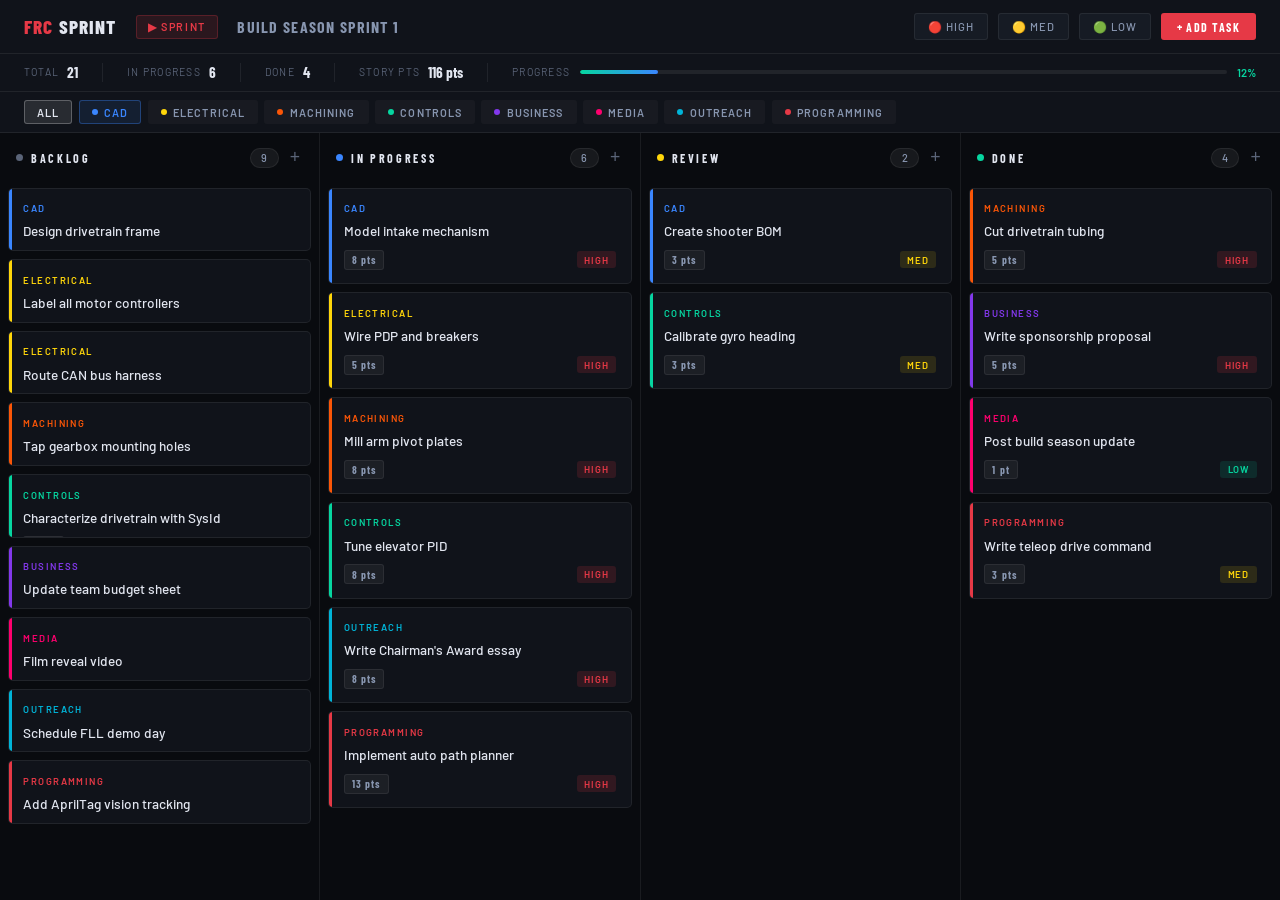
==== index.html @ ffc1af4d "Add files via upload" ====
<!DOCTYPE html>
<html lang="en">
<head>
<meta charset="UTF-8"/>
<meta name="viewport" content="width=device-width, initial-scale=1.0"/>
<title>FRC Sprint Board</title>
<link href="https://fonts.googleapis.com/css2?family=Barlow+Condensed:wght@500;700;800&family=Barlow:wght@300;400;500;600&display=swap" rel="stylesheet"/>
<style>
*,*::before,*::after{box-sizing:border-box;margin:0;padding:0}
:root{
  --bg:#090b0f;
  --surface:#10131a;
  --surface2:#161b24;
  --border:rgba(255,255,255,0.07);
  --border2:rgba(255,255,255,0.12);
  --text:#e2e6f0;
  --muted:#5a6478;
  --muted2:#8896b0;

  --cad:#3a86ff;
  --electrical:#ffd60a;
  --machining:#fb5607;
  --controls:#06d6a0;
  --business:#8338ec;
  --media:#ff006e;
  --outreach:#00b4d8;
  --programming:#e63946;

  --todo-bg:#0f1219;
  --inprog-bg:#0d1420;
  --review-bg:#0d1a16;
  --done-bg:#12100f;
}

html{height:100%}
body{
  font-family:'Barlow',sans-serif;
  background:var(--bg);
  color:var(--text);
  height:100%;
  display:flex;
  flex-direction:column;
  overflow:hidden;
}

/* ═══ TOP BAR ═══ */
.topbar{
  display:flex;align-items:center;justify-content:space-between;
  padding:0 1.5rem;height:54px;
  background:var(--surface);
  border-bottom:1px solid var(--border);
  flex-shrink:0;
  gap:1rem;
  z-index:100;
}
.topbar-left{display:flex;align-items:center;gap:1.2rem}
.logo{
  font-family:'Barlow Condensed',sans-serif;
  font-weight:800;font-size:1.2rem;
  text-transform:uppercase;letter-spacing:0.06em;
  color:var(--programming);white-space:nowrap;
}
.logo span{color:var(--text)}
.sprint-badge{
  background:rgba(230,57,70,0.12);
  border:1px solid rgba(230,57,70,0.25);
  color:var(--programming);
  font-size:0.68rem;font-weight:600;
  letter-spacing:0.15em;text-transform:uppercase;
  padding:0.25rem 0.7rem;border-radius:3px;
  cursor:pointer;white-space:nowrap;
}
.sprint-name-input{
  background:transparent;border:none;
  font-family:'Barlow Condensed',sans-serif;
  font-weight:700;font-size:1rem;
  text-transform:uppercase;letter-spacing:0.08em;
  color:var(--muted2);width:180px;outline:none;
  cursor:pointer;
}
.sprint-name-input:focus{color:var(--text);border-bottom:1px solid var(--border2)}

.topbar-right{display:flex;align-items:center;gap:0.6rem}
.filter-btn{
  background:var(--surface2);border:1px solid var(--border);
  color:var(--muted2);font-size:0.7rem;font-weight:500;
  letter-spacing:0.1em;text-transform:uppercase;
  padding:0.35rem 0.8rem;border-radius:3px;cursor:pointer;
  transition:all 0.15s;white-space:nowrap;
}
.filter-btn:hover,.filter-btn.active{
  border-color:var(--border2);color:var(--text);
  background:#1e2330;
}
.filter-btn.active{
  border-color:var(--programming);color:var(--programming);
  background:rgba(230,57,70,0.08);
}
.add-task-btn{
  background:var(--programming);color:#fff;
  font-family:'Barlow Condensed',sans-serif;
  font-weight:700;font-size:0.75rem;letter-spacing:0.12em;
  text-transform:uppercase;padding:0.4rem 1rem;
  border:none;border-radius:3px;cursor:pointer;
  transition:background 0.15s;white-space:nowrap;
}
.add-task-btn:hover{background:#c1121f}

/* ═══ SUBSECTION FILTER BAR ═══ */
.subbar{
  display:flex;align-items:center;gap:0.4rem;
  padding:0.5rem 1.5rem;
  background:var(--surface);
  border-bottom:1px solid var(--border);
  flex-shrink:0;overflow-x:auto;
}
.subbar::-webkit-scrollbar{height:3px}
.subbar::-webkit-scrollbar-track{background:transparent}
.subbar::-webkit-scrollbar-thumb{background:var(--border2);border-radius:2px}

.sub-pill{
  display:flex;align-items:center;gap:0.4rem;
  padding:0.3rem 0.75rem;
  border-radius:3px;
  border:1px solid transparent;
  font-size:0.68rem;font-weight:600;
  letter-spacing:0.1em;text-transform:uppercase;
  cursor:pointer;transition:all 0.15s;
  white-space:nowrap;
  background:rgba(255,255,255,0.03);
  color:var(--muted2);
}
.sub-pill .dot{
  width:6px;height:6px;border-radius:50%;
  background:var(--pill-color);flex-shrink:0;
}
.sub-pill:hover{background:rgba(255,255,255,0.06);color:var(--text)}
.sub-pill.active{
  background:rgba(var(--pill-rgb),0.1);
  border-color:rgba(var(--pill-rgb),0.35);
  color:var(--pill-color);
}
.sub-all{
  padding:0.3rem 0.75rem;border-radius:3px;
  border:1px solid var(--border2);
  font-size:0.68rem;font-weight:600;
  letter-spacing:0.1em;text-transform:uppercase;
  cursor:pointer;transition:all 0.15s;
  background:rgba(255,255,255,0.05);color:var(--text);
  white-space:nowrap;
}
.sub-all:hover,.sub-all.active{
  background:rgba(255,255,255,0.1);
  border-color:rgba(255,255,255,0.25);
}

/* ═══ BOARD ═══ */
.board{
  display:flex;gap:1px;
  flex:1;overflow:hidden;
  background:var(--border);
}
.column{
  display:flex;flex-direction:column;
  flex:1;min-width:220px;
  background:var(--bg);
  overflow:hidden;
}
.col-header{
  display:flex;align-items:center;justify-content:space-between;
  padding:0.9rem 1rem 0.75rem;
  flex-shrink:0;
}
.col-title{
  font-family:'Barlow Condensed',sans-serif;
  font-weight:700;font-size:0.75rem;
  letter-spacing:0.22em;text-transform:uppercase;
  display:flex;align-items:center;gap:0.5rem;
}
.col-dot{width:7px;height:7px;border-radius:50%}
.col-count{
  font-size:0.68rem;font-weight:500;
  background:rgba(255,255,255,0.06);
  border:1px solid var(--border);
  color:var(--muted2);
  padding:0.15rem 0.5rem;border-radius:10px;
  min-width:1.8rem;text-align:center;
}
.col-add{
  background:none;border:none;color:var(--muted);
  font-size:1.1rem;cursor:pointer;padding:0 0.2rem;
  transition:color 0.15s;line-height:1;
}
.col-add:hover{color:var(--text)}

.cards-wrap{
  flex:1;overflow-y:auto;
  padding:0.5rem;
  display:flex;flex-direction:column;gap:0.5rem;
}
.cards-wrap::-webkit-scrollbar{width:3px}
.cards-wrap::-webkit-scrollbar-track{background:transparent}
.cards-wrap::-webkit-scrollbar-thumb{background:var(--border2);border-radius:2px}

/* ═══ CARD ═══ */
.card{
  background:var(--surface);
  border:1px solid var(--border);
  border-radius:5px;padding:0.85rem 0.9rem;
  cursor:grab;
  transition:border-color 0.15s, transform 0.15s, box-shadow 0.15s;
  position:relative;overflow:hidden;
  user-select:none;
}
.card::before{
  content:'';position:absolute;left:0;top:0;bottom:0;
  width:3px;background:var(--sub-color,#444);
}
.card:hover{
  border-color:var(--border2);
  box-shadow:0 4px 20px rgba(0,0,0,0.35);
}
.card.dragging{
  opacity:0.5;transform:rotate(2deg);cursor:grabbing;
}
.card.drag-over{
  border-color:var(--programming);
  box-shadow:0 0 0 1px var(--programming);
}

.card-sub{
  font-size:0.6rem;font-weight:600;
  letter-spacing:0.15em;text-transform:uppercase;
  color:var(--sub-color);margin-bottom:0.45rem;
}
.card-title{
  font-size:0.85rem;font-weight:500;
  line-height:1.4;color:var(--text);margin-bottom:0.6rem;
}
.card-meta{
  display:flex;align-items:center;justify-content:space-between;
  gap:0.5rem;
}
.card-points{
  font-family:'Barlow Condensed',sans-serif;
  font-size:0.68rem;font-weight:700;
  letter-spacing:0.1em;
  background:rgba(255,255,255,0.05);
  border:1px solid var(--border);
  color:var(--muted2);
  padding:0.15rem 0.45rem;border-radius:3px;
}
.card-priority{
  font-size:0.6rem;font-weight:600;letter-spacing:0.1em;
  text-transform:uppercase;padding:0.15rem 0.45rem;border-radius:3px;
}
.priority-high{background:rgba(230,57,70,0.15);color:#e63946}
.priority-med{background:rgba(255,214,10,0.12);color:#ffd60a}
.priority-low{background:rgba(6,214,160,0.12);color:#06d6a0}

.card-actions{
  display:none;position:absolute;top:0.5rem;right:0.5rem;
  gap:0.25rem;
}
.card:hover .card-actions{display:flex}
.card-action-btn{
  background:var(--surface2);border:1px solid var(--border);
  color:var(--muted2);font-size:0.65rem;
  padding:0.2rem 0.4rem;border-radius:2px;
  cursor:pointer;transition:all 0.1s;
}
.card-action-btn:hover{color:var(--text);border-color:var(--border2)}

.drop-zone{
  min-height:60px;border-radius:4px;
  border:2px dashed transparent;
  transition:border-color 0.15s, background 0.15s;
  flex-shrink:0;
}
.drop-zone.active{
  border-color:rgba(230,57,70,0.4);
  background:rgba(230,57,70,0.04);
}

/* ═══ MODAL ═══ */
.modal-overlay{
  position:fixed;inset:0;z-index:500;
  background:rgba(0,0,0,0.7);
  display:flex;align-items:center;justify-content:center;
  padding:1rem;
  opacity:0;pointer-events:none;
  transition:opacity 0.2s;
}
.modal-overlay.open{opacity:1;pointer-events:all}
.modal{
  background:var(--surface);
  border:1px solid var(--border2);
  border-radius:8px;width:100%;max-width:480px;
  padding:1.75rem;
  transform:translateY(12px);
  transition:transform 0.2s;
}
.modal-overlay.open .modal{transform:translateY(0)}
.modal-title{
  font-family:'Barlow Condensed',sans-serif;
  font-weight:800;font-size:1.3rem;
  text-transform:uppercase;letter-spacing:0.04em;
  margin-bottom:1.5rem;
  color:var(--text);
}
.field{margin-bottom:1rem}
.field label{
  display:block;font-size:0.65rem;font-weight:600;
  letter-spacing:0.18em;text-transform:uppercase;
  color:var(--muted2);margin-bottom:0.4rem;
}
.field input,.field select,.field textarea{
  width:100%;background:var(--surface2);
  border:1px solid var(--border);border-radius:4px;
  padding:0.6rem 0.85rem;
  font-family:'Barlow',sans-serif;font-size:0.85rem;
  color:var(--text);outline:none;
  transition:border-color 0.15s;
  -webkit-appearance:none;
}
.field input:focus,.field select:focus,.field textarea:focus{border-color:var(--programming)}
.field textarea{resize:vertical;min-height:80px}
.field select option{background:#1a1f2e}
.field-row{display:grid;grid-template-columns:1fr 1fr;gap:0.75rem}
.modal-actions{display:flex;gap:0.75rem;margin-top:1.5rem}
.modal-btn{
  flex:1;padding:0.7rem;border:none;border-radius:4px;
  font-family:'Barlow Condensed',sans-serif;
  font-weight:700;font-size:0.8rem;letter-spacing:0.12em;
  text-transform:uppercase;cursor:pointer;transition:all 0.15s;
}
.modal-btn-primary{background:var(--programming);color:#fff}
.modal-btn-primary:hover{background:#c1121f}
.modal-btn-cancel{background:var(--surface2);color:var(--muted2);border:1px solid var(--border)}
.modal-btn-cancel:hover{color:var(--text);border-color:var(--border2)}

/* ═══ BURN-DOWN PANEL ═══ */
.stats-bar{
  display:flex;align-items:center;gap:1.5rem;
  padding:0.55rem 1.5rem;
  background:var(--surface);border-bottom:1px solid var(--border);
  flex-shrink:0;overflow-x:auto;
}
.stat-item{
  display:flex;align-items:center;gap:0.5rem;
  white-space:nowrap;
}
.stat-label{font-size:0.65rem;letter-spacing:0.12em;text-transform:uppercase;color:var(--muted)}
.stat-val{
  font-family:'Barlow Condensed',sans-serif;
  font-weight:700;font-size:0.95rem;color:var(--text);
}
.stat-divider{width:1px;height:1.2rem;background:var(--border);flex-shrink:0}
.progress-bar-wrap{
  display:flex;align-items:center;gap:0.6rem;
  flex:1;min-width:120px;
}
.progress-bar{
  flex:1;height:4px;background:rgba(255,255,255,0.07);
  border-radius:2px;overflow:hidden;min-width:60px;
}
.progress-fill{
  height:100%;border-radius:2px;
  background:linear-gradient(90deg,var(--controls),var(--cad));
  transition:width 0.4s ease;
}
.progress-pct{font-size:0.7rem;font-weight:600;color:var(--controls);white-space:nowrap}

/* ═══ EMPTY STATE ═══ */
.empty-card{
  border:1px dashed rgba(255,255,255,0.07);
  border-radius:5px;padding:1.5rem;
  text-align:center;color:var(--muted);
  font-size:0.75rem;letter-spacing:0.05em;
}

/* ═══ TOAST ═══ */
.toast{
  position:fixed;bottom:1.5rem;right:1.5rem;z-index:999;
  background:var(--surface2);border:1px solid var(--border2);
  border-radius:5px;padding:0.7rem 1.2rem;
  font-size:0.8rem;color:var(--text);
  box-shadow:0 8px 30px rgba(0,0,0,0.4);
  transform:translateY(10px);opacity:0;
  transition:all 0.25s;pointer-events:none;
}
.toast.show{transform:translateY(0);opacity:1}

/* ═══ SCROLLBAR ═══ */
::-webkit-scrollbar{width:4px;height:4px}
::-webkit-scrollbar-track{background:transparent}
::-webkit-scrollbar-thumb{background:rgba(255,255,255,0.1);border-radius:2px}
</style>
</head>
<body>

<!-- TOP BAR -->
<div class="topbar">
  <div class="topbar-left">
    <div class="logo">FRC <span>Sprint</span></div>
    <div class="sprint-badge" id="sprintBadgeBtn">▶ SPRINT</div>
    <input class="sprint-name-input" id="sprintName" value="Build Season Sprint 1" title="Click to rename"/>
  </div>
  <div class="topbar-right">
    <div class="filter-btn" id="filterHighBtn" onclick="togglePriorityFilter('high',this)">🔴 High</div>
    <div class="filter-btn" id="filterMedBtn" onclick="togglePriorityFilter('med',this)">🟡 Med</div>
    <div class="filter-btn" id="filterLowBtn" onclick="togglePriorityFilter('low',this)">🟢 Low</div>
    <button class="add-task-btn" onclick="openModal()">+ Add Task</button>
  </div>
</div>

<!-- STATS BAR -->
<div class="stats-bar">
  <div class="stat-item">
    <span class="stat-label">Total</span>
    <span class="stat-val" id="statTotal">0</span>
  </div>
  <div class="stat-divider"></div>
  <div class="stat-item">
    <span class="stat-label">In Progress</span>
    <span class="stat-val" id="statInprog">0</span>
  </div>
  <div class="stat-divider"></div>
  <div class="stat-item">
    <span class="stat-label">Done</span>
    <span class="stat-val" id="statDone">0</span>
  </div>
  <div class="stat-divider"></div>
  <div class="stat-item">
    <span class="stat-label">Story Pts</span>
    <span class="stat-val" id="statPts">0</span>
  </div>
  <div class="stat-divider"></div>
  <div class="stat-item progress-bar-wrap">
    <span class="stat-label">Progress</span>
    <div class="progress-bar"><div class="progress-fill" id="progressFill" style="width:0%"></div></div>
    <span class="progress-pct" id="progressPct">0%</span>
  </div>
</div>

<!-- SUBSECTION FILTER BAR -->
<div class="subbar">
  <div class="sub-all active" id="filterAll" onclick="setSubFilter('all')">All</div>
  <div class="sub-pill active" style="--pill-color:var(--cad);--pill-rgb:58,134,255"   onclick="setSubFilter('CAD')"          id="pill-CAD">         <span class="dot"></span>CAD</div>
  <div class="sub-pill"        style="--pill-color:var(--electrical);--pill-rgb:255,214,10" onclick="setSubFilter('Electrical')"  id="pill-Electrical">  <span class="dot"></span>Electrical</div>
  <div class="sub-pill"        style="--pill-color:var(--machining);--pill-rgb:251,86,7"   onclick="setSubFilter('Machining')"   id="pill-Machining">   <span class="dot"></span>Machining</div>
  <div class="sub-pill"        style="--pill-color:var(--controls);--pill-rgb:6,214,160"   onclick="setSubFilter('Controls')"    id="pill-Controls">    <span class="dot"></span>Controls</div>
  <div class="sub-pill"        style="--pill-color:var(--business);--pill-rgb:131,56,236"  onclick="setSubFilter('Business')"    id="pill-Business">    <span class="dot"></span>Business</div>
  <div class="sub-pill"        style="--pill-color:var(--media);--pill-rgb:255,0,110"      onclick="setSubFilter('Media')"       id="pill-Media">       <span class="dot"></span>Media</div>
  <div class="sub-pill"        style="--pill-color:var(--outreach);--pill-rgb:0,180,216"   onclick="setSubFilter('Outreach')"    id="pill-Outreach">    <span class="dot"></span>Outreach</div>
  <div class="sub-pill"        style="--pill-color:var(--programming);--pill-rgb:230,57,70" onclick="setSubFilter('Programming')" id="pill-Programming"> <span class="dot"></span>Programming</div>
</div>

<!-- BOARD -->
<div class="board" id="board">
  <div class="column" id="col-todo">
    <div class="col-header">
      <div class="col-title"><div class="col-dot" style="background:#5a6478"></div>Backlog</div>
      <div style="display:flex;align-items:center;gap:0.5rem">
        <span class="col-count" id="cnt-todo">0</span>
        <button class="col-add" onclick="openModal('todo')" title="Add task">+</button>
      </div>
    </div>
    <div class="cards-wrap" id="cards-todo" ondragover="onDragOver(event)" ondrop="onDrop(event,'todo')" ondragleave="onDragLeave(event)">
      <div class="drop-zone" id="dz-todo"></div>
    </div>
  </div>
  <div class="column" id="col-inprog">
    <div class="col-header">
      <div class="col-title"><div class="col-dot" style="background:#3a86ff"></div>In Progress</div>
      <div style="display:flex;align-items:center;gap:0.5rem">
        <span class="col-count" id="cnt-inprog">0</span>
        <button class="col-add" onclick="openModal('inprog')" title="Add task">+</button>
      </div>
    </div>
    <div class="cards-wrap" id="cards-inprog" ondragover="onDragOver(event)" ondrop="onDrop(event,'inprog')" ondragleave="onDragLeave(event)">
      <div class="drop-zone" id="dz-inprog"></div>
    </div>
  </div>
  <div class="column" id="col-review">
    <div class="col-header">
      <div class="col-title"><div class="col-dot" style="background:#ffd60a"></div>Review</div>
      <div style="display:flex;align-items:center;gap:0.5rem">
        <span class="col-count" id="cnt-review">0</span>
        <button class="col-add" onclick="openModal('review')" title="Add task">+</button>
      </div>
    </div>
    <div class="cards-wrap" id="cards-review" ondragover="onDragOver(event)" ondrop="onDrop(event,'review')" ondragleave="onDragLeave(event)">
      <div class="drop-zone" id="dz-review"></div>
    </div>
  </div>
  <div class="column" id="col-done">
    <div class="col-header">
      <div class="col-title"><div class="col-dot" style="background:#06d6a0"></div>Done</div>
      <div style="display:flex;align-items:center;gap:0.5rem">
        <span class="col-count" id="cnt-done">0</span>
        <button class="col-add" onclick="openModal('done')" title="Add task">+</button>
      </div>
    </div>
    <div class="cards-wrap" id="cards-done" ondragover="onDragOver(event)" ondrop="onDrop(event,'done')" ondragleave="onDragLeave(event)">
      <div class="drop-zone" id="dz-done"></div>
    </div>
  </div>
</div>

<!-- ADD/EDIT MODAL -->
<div class="modal-overlay" id="modalOverlay" onclick="closeModalOnBg(event)">
  <div class="modal">
    <div class="modal-title" id="modalTitle">New Task</div>
    <div class="field">
      <label>Task Title</label>
      <input id="fTitle" type="text" placeholder="e.g. Design intake bracket"/>
    </div>
    <div class="field">
      <label>Description</label>
      <textarea id="fDesc" placeholder="Optional details…"></textarea>
    </div>
    <div class="field-row">
      <div class="field">
        <label>Subsection</label>
        <select id="fSub">
          <option value="CAD">CAD</option>
          <option value="Electrical">Electrical</option>
          <option value="Machining">Machining</option>
          <option value="Controls">Controls</option>
          <option value="Business">Business</option>
          <option value="Media">Media</option>
          <option value="Outreach">Outreach</option>
          <option value="Programming">Programming</option>
        </select>
      </div>
      <div class="field">
        <label>Priority</label>
        <select id="fPriority">
          <option value="high">🔴 High</option>
          <option value="med" selected>🟡 Medium</option>
          <option value="low">🟢 Low</option>
        </select>
      </div>
    </div>
    <div class="field-row">
      <div class="field">
        <label>Story Points</label>
        <select id="fPoints">
          <option>1</option><option>2</option><option selected>3</option>
          <option>5</option><option>8</option><option>13</option>
        </select>
      </div>
      <div class="field">
        <label>Column</label>
        <select id="fCol">
          <option value="todo">Backlog</option>
          <option value="inprog">In Progress</option>
          <option value="review">Review</option>
          <option value="done">Done</option>
        </select>
      </div>
    </div>
    <div class="modal-actions">
      <button class="modal-btn modal-btn-cancel" onclick="closeModal()">Cancel</button>
      <button class="modal-btn modal-btn-primary" onclick="saveTask()">Save Task</button>
    </div>
  </div>
</div>

<div class="toast" id="toast"></div>

<script>
// ── DATA ──────────────────────────────────────────────────
const SUB_COLORS = {
  CAD:'#3a86ff', Electrical:'#ffd60a', Machining:'#fb5607',
  Controls:'#06d6a0', Business:'#8338ec', Media:'#ff006e',
  Outreach:'#00b4d8', Programming:'#e63946'
};

let tasks = [];
let nextId = 1;
let editingId = null;
let dragId = null;
let activeSubFilter = 'all';
let activePriorityFilters = new Set();

// ── SEED DATA ─────────────────────────────────────────────
const seed = [
  {title:'Model intake mechanism',sub:'CAD',priority:'high',points:8,col:'inprog'},
  {title:'Design drivetrain frame',sub:'CAD',priority:'high',points:13,col:'todo'},
  {title:'Create shooter BOM',sub:'CAD',priority:'med',points:3,col:'review'},
  {title:'Wire PDP and breakers',sub:'Electrical',priority:'high',points:5,col:'inprog'},
  {title:'Label all motor controllers',sub:'Electrical',priority:'med',points:2,col:'todo'},
  {title:'Route CAN bus harness',sub:'Electrical',priority:'high',points:5,col:'todo'},
  {title:'Mill arm pivot plates',sub:'Machining',priority:'high',points:8,col:'inprog'},
  {title:'Cut drivetrain tubing',sub:'Machining',priority:'high',points:5,col:'done'},
  {title:'Tap gearbox mounting holes',sub:'Machining',priority:'med',points:3,col:'todo'},
  {title:'Tune elevator PID',sub:'Controls',priority:'high',points:8,col:'inprog'},
  {title:'Calibrate gyro heading',sub:'Controls',priority:'med',points:3,col:'review'},
  {title:'Characterize drivetrain with SysId',sub:'Controls',priority:'high',points:5,col:'todo'},
  {title:'Write sponsorship proposal',sub:'Business',priority:'high',points:5,col:'done'},
  {title:'Update team budget sheet',sub:'Business',priority:'med',points:2,col:'todo'},
  {title:'Film reveal video',sub:'Media',priority:'med',points:5,col:'todo'},
  {title:'Post build season update',sub:'Media',priority:'low',points:1,col:'done'},
  {title:'Schedule FLL demo day',sub:'Outreach',priority:'med',points:3,col:'todo'},
  {title:'Write Chairman\'s Award essay',sub:'Outreach',priority:'high',points:8,col:'inprog'},
  {title:'Implement auto path planner',sub:'Programming',priority:'high',points:13,col:'inprog'},
  {title:'Add AprilTag vision tracking',sub:'Programming',priority:'high',points:8,col:'todo'},
  {title:'Write teleop drive command',sub:'Programming',priority:'med',points:3,col:'done'},
];
seed.forEach(s => {
  tasks.push({id:nextId++,...s});
});

// ── RENDER ────────────────────────────────────────────────
function render(){
  const cols = ['todo','inprog','review','done'];
  cols.forEach(col=>{
    const wrap = document.getElementById('cards-'+col);
    // clear existing cards (keep drop zone)
    [...wrap.querySelectorAll('.card')].forEach(c=>c.remove());
    const dz = document.getElementById('dz-'+col);

    let filtered = tasks.filter(t=>t.col===col);
    if(activeSubFilter!=='all') filtered=filtered.filter(t=>t.sub===activeSubFilter);
    if(activePriorityFilters.size>0) filtered=filtered.filter(t=>activePriorityFilters.has(t.priority));

    filtered.forEach(task=>{
      const el = buildCard(task);
      wrap.insertBefore(el, dz);
    });

    // empty state
    const empties = wrap.querySelectorAll('.empty-card');
    empties.forEach(e=>e.remove());
    if(filtered.length===0){
      const emp = document.createElement('div');
      emp.className='empty-card';
      emp.textContent='No tasks';
      wrap.insertBefore(emp, dz);
    }
  });
  updateCounts();
  updateStats();
}

function buildCard(task){
  const el = document.createElement('div');
  el.className='card';
  el.draggable=true;
  el.dataset.id=task.id;
  el.style.setProperty('--sub-color', SUB_COLORS[task.sub]||'#444');

  const prioClass = task.priority==='high'?'priority-high':task.priority==='med'?'priority-med':'priority-low';
  const prioLabel = task.priority==='high'?'High':task.priority==='med'?'Med':'Low';

  el.innerHTML=`
    <div class="card-actions">
      <button class="card-action-btn" onclick="editTask(${task.id})">✏</button>
      <button class="card-action-btn" onclick="deleteTask(${task.id})">✕</button>
    </div>
    <div class="card-sub">${task.sub}</div>
    <div class="card-title">${escHtml(task.title)}</div>
    <div class="card-meta">
      <span class="card-points">${task.points} pt${task.points!==1?'s':''}</span>
      <span class="card-priority ${prioClass}">${prioLabel}</span>
    </div>
  `;

  el.addEventListener('dragstart', e=>{ dragId=task.id; el.classList.add('dragging'); e.dataTransfer.effectAllowed='move'; });
  el.addEventListener('dragend', ()=>{ el.classList.remove('dragging'); dragId=null; clearDragOver(); });
  return el;
}

function updateCounts(){
  ['todo','inprog','review','done'].forEach(col=>{
    const count = tasks.filter(t=>t.col===col).length;
    document.getElementById('cnt-'+col).textContent=count;
  });
}

function updateStats(){
  const total = tasks.length;
  const inprog = tasks.filter(t=>t.col==='inprog').length;
  const done = tasks.filter(t=>t.col==='done').length;
  const pts = tasks.reduce((a,t)=>a+Number(t.points),0);
  const donePts = tasks.filter(t=>t.col==='done').reduce((a,t)=>a+Number(t.points),0);
  const pct = pts>0?Math.round(donePts/pts*100):0;

  document.getElementById('statTotal').textContent=total;
  document.getElementById('statInprog').textContent=inprog;
  document.getElementById('statDone').textContent=done;
  document.getElementById('statPts').textContent=pts+' pts';
  document.getElementById('progressFill').style.width=pct+'%';
  document.getElementById('progressPct').textContent=pct+'%';
}

// ── DRAG & DROP ───────────────────────────────────────────
function onDragOver(e){
  e.preventDefault();
  e.dataTransfer.dropEffect='move';
  const wrap = e.currentTarget;
  const col = wrap.id.replace('cards-','');
  document.getElementById('dz-'+col).classList.add('active');
}
function onDragLeave(e){
  const wrap = e.currentTarget;
  if(!wrap.contains(e.relatedTarget)){
    const col = wrap.id.replace('cards-','');
    document.getElementById('dz-'+col).classList.remove('active');
  }
}
function onDrop(e,col){
  e.preventDefault();
  clearDragOver();
  if(dragId==null) return;
  const task = tasks.find(t=>t.id===dragId);
  if(task && task.col!==col){
    task.col=col;
    showToast(`Moved to ${colLabel(col)}`);
    render();
  }
}
function clearDragOver(){
  document.querySelectorAll('.drop-zone').forEach(dz=>dz.classList.remove('active'));
}
function colLabel(c){return{todo:'Backlog',inprog:'In Progress',review:'Review',done:'Done'}[c]||c}

// ── MODAL ─────────────────────────────────────────────────
function openModal(defaultCol){
  editingId=null;
  document.getElementById('modalTitle').textContent='New Task';
  document.getElementById('fTitle').value='';
  document.getElementById('fDesc').value='';
  document.getElementById('fSub').value='CAD';
  document.getElementById('fPriority').value='med';
  document.getElementById('fPoints').value='3';
  document.getElementById('fCol').value=defaultCol||'todo';
  document.getElementById('modalOverlay').classList.add('open');
  setTimeout(()=>document.getElementById('fTitle').focus(),100);
}
function editTask(id){
  const task=tasks.find(t=>t.id===id);
  if(!task) return;
  editingId=id;
  document.getElementById('modalTitle').textContent='Edit Task';
  document.getElementById('fTitle').value=task.title;
  document.getElementById('fDesc').value=task.desc||'';
  document.getElementById('fSub').value=task.sub;
  document.getElementById('fPriority').value=task.priority;
  document.getElementById('fPoints').value=task.points;
  document.getElementById('fCol').value=task.col;
  document.getElementById('modalOverlay').classList.add('open');
  setTimeout(()=>document.getElementById('fTitle').focus(),100);
}
function closeModal(){document.getElementById('modalOverlay').classList.remove('open')}
function closeModalOnBg(e){if(e.target===document.getElementById('modalOverlay')) closeModal()}

function saveTask(){
  const title=document.getElementById('fTitle').value.trim();
  if(!title){document.getElementById('fTitle').focus();return}
  const data={
    title,
    desc:document.getElementById('fDesc').value.trim(),
    sub:document.getElementById('fSub').value,
    priority:document.getElementById('fPriority').value,
    points:Number(document.getElementById('fPoints').value),
    col:document.getElementById('fCol').value,
  };
  if(editingId!=null){
    Object.assign(tasks.find(t=>t.id===editingId), data);
    showToast('Task updated');
  } else {
    tasks.push({id:nextId++,...data});
    showToast('Task added');
  }
  closeModal();
  render();
}

// ── FILTERS ───────────────────────────────────────────────
function setSubFilter(sub){
  activeSubFilter=sub;
  document.getElementById('filterAll').classList.toggle('active', sub==='all');
  ['CAD','Electrical','Machining','Controls','Business','Media','Outreach','Programming'].forEach(s=>{
    document.getElementById('pill-'+s).classList.toggle('active', sub===s);
  });
  render();
}
function togglePriorityFilter(p,btn){
  if(activePriorityFilters.has(p)) activePriorityFilters.delete(p);
  else activePriorityFilters.add(p);
  btn.classList.toggle('active', activePriorityFilters.has(p));
  render();
}

// ── DELETE ────────────────────────────────────────────────
function deleteTask(id){
  tasks=tasks.filter(t=>t.id!==id);
  showToast('Task removed');
  render();
}

// ── SPRINT NAME ───────────────────────────────────────────
document.getElementById('sprintName').addEventListener('blur', function(){
  if(!this.value.trim()) this.value='Sprint 1';
});
document.getElementById('sprintName').addEventListener('keydown', function(e){
  if(e.key==='Enter') this.blur();
});

// ── TOAST ─────────────────────────────────────────────────
let toastTimer;
function showToast(msg){
  const t=document.getElementById('toast');
  t.textContent=msg;t.classList.add('show');
  clearTimeout(toastTimer);
  toastTimer=setTimeout(()=>t.classList.remove('show'),1800);
}

// ── KEYBOARD ──────────────────────────────────────────────
document.addEventListener('keydown',e=>{
  if(e.key==='Escape') closeModal();
  if((e.ctrlKey||e.metaKey)&&e.key==='k'){e.preventDefault();openModal();}
});

// ── UTILS ─────────────────────────────────────────────────
function escHtml(s){
  return s.replace(/&/g,'&amp;').replace(/</g,'&lt;').replace(/>/g,'&gt;').replace(/"/g,'&quot;');
}

// ── INIT ──────────────────────────────────────────────────
render();
</script>
</body>
</html>
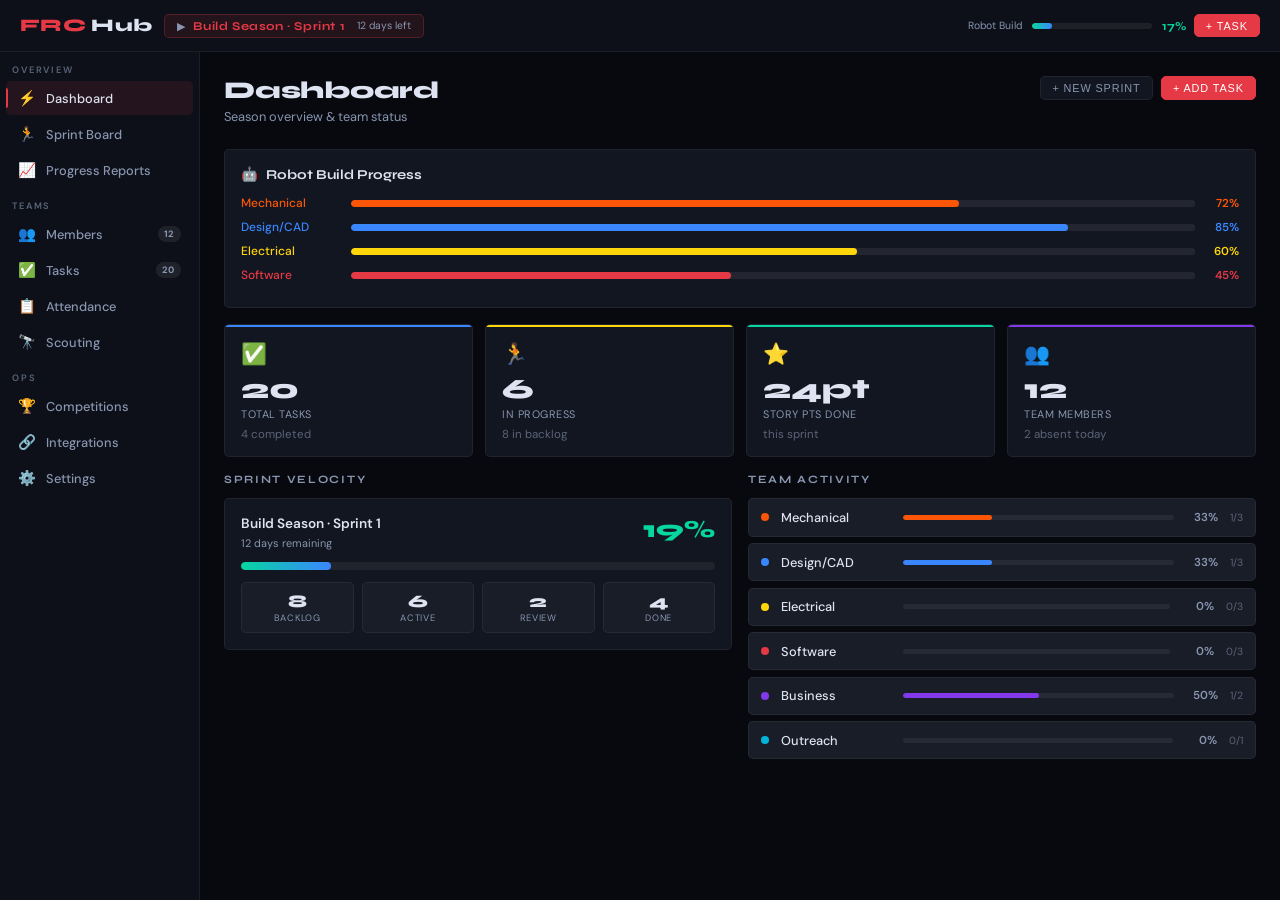
==== commit 0f2cec0d: "Add files via upload" ====
--- a/index.html
+++ b/index.html
@@ -1,837 +1,1421 @@
 <!DOCTYPE html>
 <html lang="en">
 <head>
-<meta charset="UTF-8"/>
-<meta name="viewport" content="width=device-width, initial-scale=1.0"/>
-<title>FRC Sprint Board</title>
-<link href="https://fonts.googleapis.com/css2?family=Barlow+Condensed:wght@500;700;800&family=Barlow:wght@300;400;500;600&display=swap" rel="stylesheet"/>
+<meta charset="UTF-8"/><meta name="viewport" content="width=device-width,initial-scale=1"/>
+<title>FRC Team Hub</title>
+<link href="https://fonts.googleapis.com/css2?family=Syne:wght@600;700;800&family=DM+Sans:wght@300;400;500;600&display=swap" rel="stylesheet"/>
 <style>
 *,*::before,*::after{box-sizing:border-box;margin:0;padding:0}
 :root{
-  --bg:#090b0f;
-  --surface:#10131a;
-  --surface2:#161b24;
-  --border:rgba(255,255,255,0.07);
-  --border2:rgba(255,255,255,0.12);
-  --text:#e2e6f0;
-  --muted:#5a6478;
-  --muted2:#8896b0;
-
-  --cad:#3a86ff;
-  --electrical:#ffd60a;
-  --machining:#fb5607;
-  --controls:#06d6a0;
-  --business:#8338ec;
-  --media:#ff006e;
-  --outreach:#00b4d8;
-  --programming:#e63946;
-
-  --todo-bg:#0f1219;
-  --inprog-bg:#0d1420;
-  --review-bg:#0d1a16;
-  --done-bg:#12100f;
-}
-
-html{height:100%}
-body{
-  font-family:'Barlow',sans-serif;
-  background:var(--bg);
-  color:var(--text);
-  height:100%;
-  display:flex;
-  flex-direction:column;
-  overflow:hidden;
-}
-
-/* ═══ TOP BAR ═══ */
+  --bg:#07090e;--s1:#0d1018;--s2:#121620;--s3:#181d28;
+  --border:rgba(255,255,255,0.06);--border2:rgba(255,255,255,0.11);
+  --text:#dde3f0;--muted:#5a6478;--muted2:#8896b0;
+  --red:#e63946;--blue:#3a86ff;--teal:#06d6a0;--yellow:#ffd60a;
+  --orange:#fb5607;--purple:#8338ec;--pink:#ff006e;--cyan:#00b4d8;--green:#4ade80;
+  --mechanical:#fb5607;--design:#3a86ff;--electrical:#ffd60a;--software:#e63946;
+  --business:#8338ec;--outreach:#00b4d8;--media:#ff006e;--awards:#ffd60a;
+  --driveteam:#4ade80;--scouting:#06d6a0;
+  --r:5px;
+}
+html,body{height:100%;overflow:hidden}
+body{font-family:'DM Sans',sans-serif;background:var(--bg);color:var(--text);display:flex;flex-direction:column}
+
+/* ══ TOPBAR ══ */
 .topbar{
+  height:52px;background:var(--s1);border-bottom:1px solid var(--border);
   display:flex;align-items:center;justify-content:space-between;
-  padding:0 1.5rem;height:54px;
-  background:var(--surface);
-  border-bottom:1px solid var(--border);
+  padding:0 1.25rem;flex-shrink:0;z-index:200;gap:.75rem;
+}
+.t-logo{font-family:'Syne',sans-serif;font-weight:800;font-size:1.1rem;letter-spacing:.02em;color:var(--red);white-space:nowrap}
+.t-logo span{color:var(--text)}
+.t-sprint{
+  display:flex;align-items:center;gap:.5rem;background:rgba(230,57,70,.1);
+  border:1px solid rgba(230,57,70,.25);border-radius:var(--r);
+  padding:.25rem .75rem;cursor:pointer;
+}
+.t-sprint-name{font-family:'Syne',sans-serif;font-size:.75rem;font-weight:700;color:var(--red);letter-spacing:.05em}
+.t-sprint-days{font-size:.65rem;color:var(--muted2);margin-left:.25rem}
+.t-right{display:flex;align-items:center;gap:.5rem}
+.t-btn{
+  background:var(--s2);border:1px solid var(--border);color:var(--muted2);
+  font-size:.68rem;font-weight:500;letter-spacing:.08em;text-transform:uppercase;
+  padding:.3rem .7rem;border-radius:var(--r);cursor:pointer;transition:all .15s;white-space:nowrap;
+}
+.t-btn:hover{color:var(--text);border-color:var(--border2)}
+.t-btn.primary{background:var(--red);color:#fff;border-color:var(--red)}
+.t-btn.primary:hover{background:#c1121f}
+.robot-progress-wrap{display:flex;align-items:center;gap:.6rem}
+.robot-pct-label{font-size:.65rem;color:var(--muted2);white-space:nowrap}
+.robot-bar{width:120px;height:6px;background:rgba(255,255,255,.07);border-radius:3px;overflow:hidden}
+.robot-fill{height:100%;background:linear-gradient(90deg,var(--teal),var(--blue));border-radius:3px;transition:width .5s ease}
+.robot-pct{font-family:'Syne',sans-serif;font-size:.75rem;font-weight:700;color:var(--teal);white-space:nowrap}
+
+/* ══ SHELL ══ */
+.shell{display:flex;flex:1;overflow:hidden}
+
+/* ══ SIDEBAR ══ */
+.sidebar{
+  width:200px;background:var(--s1);border-right:1px solid var(--border);
+  display:flex;flex-direction:column;flex-shrink:0;overflow-y:auto;
+}
+.sidebar::-webkit-scrollbar{width:3px}
+.sidebar::-webkit-scrollbar-thumb{background:var(--border2);border-radius:2px}
+.nav-section{padding:.75rem .75rem .25rem;font-size:.58rem;font-weight:600;letter-spacing:.2em;text-transform:uppercase;color:var(--muted)}
+.nav-item{
+  display:flex;align-items:center;gap:.6rem;
+  padding:.5rem .75rem;border-radius:var(--r);margin:1px .4rem;
+  cursor:pointer;font-size:.8rem;font-weight:500;color:var(--muted2);
+  transition:all .15s;position:relative;
+}
+.nav-item .ni-dot{width:7px;height:7px;border-radius:50%;flex-shrink:0}
+.nav-item:hover{background:rgba(255,255,255,.04);color:var(--text)}
+.nav-item.active{background:rgba(230,57,70,.1);color:var(--text)}
+.nav-item.active::before{content:'';position:absolute;left:0;top:20%;bottom:20%;width:2px;background:var(--red);border-radius:0 2px 2px 0}
+.nav-badge{
+  margin-left:auto;font-size:.58rem;font-weight:700;
+  background:rgba(255,255,255,.08);border-radius:10px;
+  padding:.1rem .4rem;color:var(--muted2);
+}
+
+/* ══ MAIN ══ */
+.main{flex:1;overflow:hidden;display:flex;flex-direction:column}
+.page{display:none;flex:1;overflow-y:auto;padding:1.5rem}
+.page.active{display:flex;flex-direction:column}
+.page::-webkit-scrollbar{width:4px}
+.page::-webkit-scrollbar-thumb{background:var(--border2);border-radius:2px}
+
+/* ══ PAGE HEADER ══ */
+.page-head{display:flex;align-items:flex-start;justify-content:space-between;margin-bottom:1.5rem;gap:1rem;flex-wrap:wrap}
+.page-title{font-family:'Syne',sans-serif;font-weight:800;font-size:1.5rem;letter-spacing:-.01em}
+.page-sub{font-size:.8rem;color:var(--muted2);margin-top:.2rem}
+.page-actions{display:flex;gap:.5rem;flex-wrap:wrap}
+
+/* ══ GRID UTILS ══ */
+.grid-2{display:grid;grid-template-columns:1fr 1fr;gap:1rem}
+.grid-3{display:grid;grid-template-columns:repeat(3,1fr);gap:1rem}
+.grid-4{display:grid;grid-template-columns:repeat(4,1fr);gap:.75rem}
+@media(max-width:900px){.grid-3{grid-template-columns:1fr 1fr}.grid-4{grid-template-columns:1fr 1fr}}
+@media(max-width:650px){.grid-2,.grid-3,.grid-4{grid-template-columns:1fr}}
+
+/* ══ CARDS ══ */
+.card{background:var(--s2);border:1px solid var(--border);border-radius:var(--r);padding:1rem}
+.card-title{font-family:'Syne',sans-serif;font-weight:700;font-size:.85rem;margin-bottom:.75rem;display:flex;align-items:center;gap:.5rem}
+.card-title .ct-dot{width:8px;height:8px;border-radius:50%;flex-shrink:0}
+
+/* ══ STAT CARDS ══ */
+.stat-card{background:var(--s2);border:1px solid var(--border);border-radius:var(--r);padding:.9rem 1rem;position:relative;overflow:hidden}
+.stat-card::before{content:'';position:absolute;top:0;left:0;right:0;height:2px;background:var(--accent,#444)}
+.sc-val{font-family:'Syne',sans-serif;font-weight:800;font-size:1.75rem;line-height:1;color:var(--text)}
+.sc-label{font-size:.68rem;color:var(--muted2);margin-top:.25rem;letter-spacing:.05em;text-transform:uppercase}
+.sc-sub{font-size:.72rem;color:var(--muted);margin-top:.4rem}
+
+/* ══ TEAM PROGRESS ══ */
+.team-row{
+  display:flex;align-items:center;gap:.75rem;
+  padding:.6rem .75rem;border-radius:var(--r);
+  background:var(--s3);border:1px solid var(--border);
+  margin-bottom:.4rem;
+}
+.tr-dot{width:8px;height:8px;border-radius:50%;flex-shrink:0}
+.tr-name{font-size:.8rem;font-weight:500;min-width:110px;flex-shrink:0}
+.tr-bar{flex:1;height:5px;background:rgba(255,255,255,.06);border-radius:3px;overflow:hidden}
+.tr-fill{height:100%;border-radius:3px;transition:width .5s ease}
+.tr-pct{font-size:.72rem;font-weight:600;min-width:32px;text-align:right;color:var(--muted2)}
+.tr-tasks{font-size:.65rem;color:var(--muted);white-space:nowrap}
+
+/* ══ SPRINT BOARD ══ */
+.board-wrap{display:flex;gap:1px;flex:1;overflow-x:auto;background:var(--border);border:1px solid var(--border);border-radius:var(--r);min-height:400px}
+.board-wrap::-webkit-scrollbar{height:4px}
+.board-wrap::-webkit-scrollbar-thumb{background:var(--border2);border-radius:2px}
+.bcol{display:flex;flex-direction:column;min-width:240px;flex:1;background:var(--bg);overflow:hidden}
+.bcol-head{
+  display:flex;align-items:center;justify-content:space-between;
+  padding:.75rem .9rem;flex-shrink:0;border-bottom:1px solid var(--border);
+}
+.bcol-title{font-family:'Syne',sans-serif;font-weight:700;font-size:.72rem;letter-spacing:.12em;text-transform:uppercase;display:flex;align-items:center;gap:.5rem}
+.bcol-count{font-size:.65rem;background:rgba(255,255,255,.06);border:1px solid var(--border);padding:.1rem .4rem;border-radius:10px;color:var(--muted2)}
+.bcol-add{background:none;border:none;color:var(--muted);cursor:pointer;font-size:1rem;padding:0 .2rem;transition:color .15s}
+.bcol-add:hover{color:var(--text)}
+.bcol-cards{flex:1;overflow-y:auto;padding:.5rem;display:flex;flex-direction:column;gap:.4rem}
+.bcol-cards::-webkit-scrollbar{width:3px}
+.bcol-cards::-webkit-scrollbar-thumb{background:var(--border2);border-radius:2px}
+
+/* ══ TASK CARDS ══ */
+.tcard{
+  background:var(--s2);border:1px solid var(--border);border-radius:var(--r);
+  padding:.75rem .8rem;cursor:grab;transition:all .15s;
+  position:relative;overflow:hidden;user-select:none;
+}
+.tcard::before{content:'';position:absolute;left:0;top:0;bottom:0;width:3px;background:var(--tc-color,#444)}
+.tcard:hover{border-color:var(--border2);box-shadow:0 4px 16px rgba(0,0,0,.3)}
+.tcard.dragging{opacity:.45;transform:rotate(1.5deg);cursor:grabbing}
+.tcard-sub{font-size:.58rem;font-weight:600;letter-spacing:.15em;text-transform:uppercase;color:var(--tc-color);margin-bottom:.35rem}
+.tcard-title{font-size:.8rem;font-weight:500;line-height:1.4;margin-bottom:.5rem}
+.tcard-assignee{font-size:.65rem;color:var(--muted2);margin-bottom:.4rem;display:flex;align-items:center;gap:.3rem}
+.tcard-assignee::before{content:'👤';font-size:.7rem}
+.tcard-foot{display:flex;align-items:center;justify-content:space-between;gap:.4rem}
+.tcard-pts{font-family:'Syne',sans-serif;font-size:.65rem;font-weight:700;background:rgba(255,255,255,.05);border:1px solid var(--border);padding:.1rem .4rem;border-radius:3px;color:var(--muted2)}
+.tcard-pri{font-size:.58rem;font-weight:600;letter-spacing:.08em;text-transform:uppercase;padding:.1rem .4rem;border-radius:3px}
+.pri-high{background:rgba(230,57,70,.15);color:#e63946}
+.pri-med{background:rgba(255,214,10,.12);color:#ffd60a}
+.pri-low{background:rgba(6,214,160,.12);color:#06d6a0}
+.tcard-actions{display:none;position:absolute;top:.4rem;right:.4rem;gap:.2rem}
+.tcard:hover .tcard-actions{display:flex}
+.tca-btn{background:var(--s3);border:1px solid var(--border);color:var(--muted2);font-size:.6rem;padding:.15rem .35rem;border-radius:2px;cursor:pointer;transition:all .1s}
+.tca-btn:hover{color:var(--text);border-color:var(--border2)}
+.drop-zone{min-height:50px;border-radius:4px;border:2px dashed transparent;transition:all .15s;flex-shrink:0}
+.drop-zone.active{border-color:rgba(230,57,70,.5);background:rgba(230,57,70,.05)}
+
+/* ══ MEMBERS ══ */
+.member-card{
+  background:var(--s2);border:1px solid var(--border);border-radius:var(--r);
+  padding:.9rem;display:flex;flex-direction:column;gap:.5rem;
+  transition:border-color .15s;
+}
+.member-card:hover{border-color:var(--border2)}
+.mc-top{display:flex;align-items:center;gap:.65rem}
+.mc-avatar{
+  width:38px;height:38px;border-radius:50%;
+  display:flex;align-items:center;justify-content:center;
+  font-family:'Syne',sans-serif;font-weight:800;font-size:.85rem;
   flex-shrink:0;
-  gap:1rem;
-  z-index:100;
-}
-.topbar-left{display:flex;align-items:center;gap:1.2rem}
-.logo{
-  font-family:'Barlow Condensed',sans-serif;
-  font-weight:800;font-size:1.2rem;
-  text-transform:uppercase;letter-spacing:0.06em;
-  color:var(--programming);white-space:nowrap;
-}
-.logo span{color:var(--text)}
-.sprint-badge{
-  background:rgba(230,57,70,0.12);
-  border:1px solid rgba(230,57,70,0.25);
-  color:var(--programming);
-  font-size:0.68rem;font-weight:600;
-  letter-spacing:0.15em;text-transform:uppercase;
-  padding:0.25rem 0.7rem;border-radius:3px;
-  cursor:pointer;white-space:nowrap;
-}
-.sprint-name-input{
-  background:transparent;border:none;
-  font-family:'Barlow Condensed',sans-serif;
-  font-weight:700;font-size:1rem;
-  text-transform:uppercase;letter-spacing:0.08em;
-  color:var(--muted2);width:180px;outline:none;
-  cursor:pointer;
-}
-.sprint-name-input:focus{color:var(--text);border-bottom:1px solid var(--border2)}
-
-.topbar-right{display:flex;align-items:center;gap:0.6rem}
-.filter-btn{
-  background:var(--surface2);border:1px solid var(--border);
-  color:var(--muted2);font-size:0.7rem;font-weight:500;
-  letter-spacing:0.1em;text-transform:uppercase;
-  padding:0.35rem 0.8rem;border-radius:3px;cursor:pointer;
-  transition:all 0.15s;white-space:nowrap;
-}
-.filter-btn:hover,.filter-btn.active{
-  border-color:var(--border2);color:var(--text);
-  background:#1e2330;
-}
-.filter-btn.active{
-  border-color:var(--programming);color:var(--programming);
-  background:rgba(230,57,70,0.08);
-}
-.add-task-btn{
-  background:var(--programming);color:#fff;
-  font-family:'Barlow Condensed',sans-serif;
-  font-weight:700;font-size:0.75rem;letter-spacing:0.12em;
-  text-transform:uppercase;padding:0.4rem 1rem;
-  border:none;border-radius:3px;cursor:pointer;
-  transition:background 0.15s;white-space:nowrap;
-}
-.add-task-btn:hover{background:#c1121f}
-
-/* ═══ SUBSECTION FILTER BAR ═══ */
-.subbar{
-  display:flex;align-items:center;gap:0.4rem;
-  padding:0.5rem 1.5rem;
-  background:var(--surface);
-  border-bottom:1px solid var(--border);
-  flex-shrink:0;overflow-x:auto;
-}
-.subbar::-webkit-scrollbar{height:3px}
-.subbar::-webkit-scrollbar-track{background:transparent}
-.subbar::-webkit-scrollbar-thumb{background:var(--border2);border-radius:2px}
-
+}
+.mc-info .mc-name{font-size:.85rem;font-weight:600}
+.mc-info .mc-role{font-size:.68rem;color:var(--muted2)}
+.mc-teams{display:flex;flex-wrap:wrap;gap:.3rem;margin-top:.25rem}
+.mc-team-badge{
+  font-size:.58rem;font-weight:600;letter-spacing:.08em;text-transform:uppercase;
+  padding:.15rem .5rem;border-radius:3px;
+  background:rgba(255,255,255,.05);border:1px solid var(--border);
+  color:var(--muted2);
+}
+.mc-status{display:flex;align-items:center;gap:.35rem;font-size:.68rem}
+.mc-status-dot{width:6px;height:6px;border-radius:50%}
+.mc-task-count{margin-left:auto;font-size:.68rem;color:var(--muted2)}
+.absent-flag{background:rgba(230,57,70,.15);border:1px solid rgba(230,57,70,.3);color:var(--red);font-size:.58rem;font-weight:600;padding:.15rem .5rem;border-radius:3px;display:inline-flex;align-items:center;gap:.3rem}
+
+/* ══ PROGRESS REPORTS ══ */
+.report-card{
+  background:var(--s2);border:1px solid var(--border);border-radius:var(--r);
+  padding:1rem;transition:border-color .15s;
+}
+.report-card:hover{border-color:var(--border2)}
+.rc-head{display:flex;align-items:flex-start;justify-content:space-between;margin-bottom:.75rem;gap:.5rem}
+.rc-title{font-size:.85rem;font-weight:600}
+.rc-meta{font-size:.65rem;color:var(--muted2);margin-top:.15rem}
+.rc-team-badge{font-size:.6rem;font-weight:600;padding:.2rem .5rem;border-radius:3px;border:1px solid;white-space:nowrap}
+.rc-body{font-size:.78rem;color:var(--muted2);line-height:1.6;margin-bottom:.75rem}
+.rc-attachments{display:flex;flex-wrap:wrap;gap:.4rem}
+.rc-attach{
+  display:flex;align-items:center;gap:.35rem;
+  background:var(--s3);border:1px solid var(--border);border-radius:4px;
+  padding:.3rem .6rem;font-size:.68rem;color:var(--muted2);cursor:pointer;
+  transition:all .15s;
+}
+.rc-attach:hover{border-color:var(--border2);color:var(--text)}
+.rc-attach-icon{font-size:.8rem}
+.upload-area{
+  border:2px dashed var(--border2);border-radius:var(--r);
+  padding:2rem;text-align:center;cursor:pointer;transition:all .2s;
+  color:var(--muted2);font-size:.8rem;
+}
+.upload-area:hover{border-color:var(--blue);color:var(--text);background:rgba(58,134,255,.04)}
+.upload-area input{display:none}
+
+/* ══ COMPETITIONS ══ */
+.comp-card{
+  background:var(--s2);border:1px solid var(--border);border-radius:var(--r);
+  padding:1rem;display:flex;flex-direction:column;gap:.6rem;
+  transition:border-color .15s;
+}
+.comp-card:hover{border-color:var(--border2)}
+.comp-name{font-size:.9rem;font-weight:600}
+.comp-meta{font-size:.72rem;color:var(--muted2);display:flex;flex-wrap:wrap;gap:.5rem}
+.comp-status{font-size:.62rem;font-weight:600;padding:.2rem .55rem;border-radius:3px}
+.comp-registered{background:rgba(6,214,160,.15);color:var(--teal);border:1px solid rgba(6,214,160,.3)}
+.comp-open{background:rgba(58,134,255,.12);color:var(--blue);border:1px solid rgba(58,134,255,.25)}
+.comp-full{background:rgba(90,100,120,.15);color:var(--muted2);border:1px solid var(--border)}
+.comp-actions{display:flex;gap:.4rem;flex-wrap:wrap;margin-top:.25rem}
+.integration-row{
+  display:flex;align-items:center;gap:.75rem;
+  background:var(--s3);border:1px solid var(--border);border-radius:var(--r);
+  padding:.65rem .9rem;margin-bottom:.5rem;
+}
+.int-icon{font-size:1.2rem;flex-shrink:0}
+.int-name{font-size:.82rem;font-weight:500}
+.int-desc{font-size:.68rem;color:var(--muted2);margin-top:.1rem}
+.int-status{margin-left:auto;font-size:.62rem;font-weight:600;padding:.15rem .5rem;border-radius:3px}
+.int-connected{background:rgba(6,214,160,.12);color:var(--teal);border:1px solid rgba(6,214,160,.25)}
+.int-disconnected{background:rgba(255,255,255,.05);color:var(--muted2);border:1px solid var(--border)}
+
+/* ══ SCOUTING ══ */
+.scout-table{width:100%;border-collapse:collapse;font-size:.78rem}
+.scout-table th{background:var(--s3);padding:.6rem .8rem;text-align:left;font-size:.62rem;font-weight:600;letter-spacing:.1em;text-transform:uppercase;color:var(--muted2);border-bottom:1px solid var(--border)}
+.scout-table td{padding:.55rem .8rem;border-bottom:1px solid var(--border);vertical-align:middle}
+.scout-table tr:hover td{background:rgba(255,255,255,.02)}
+.scout-table tr:last-child td{border-bottom:none}
+.rank-badge{font-family:'Syne',sans-serif;font-weight:700;font-size:.7rem;padding:.15rem .45rem;border-radius:3px}
+
+/* ══ ATTENDANCE ══ */
+.att-grid{display:grid;grid-template-columns:repeat(auto-fill,minmax(160px,1fr));gap:.5rem}
+.att-card{
+  background:var(--s3);border:1px solid var(--border);border-radius:var(--r);
+  padding:.65rem .75rem;display:flex;align-items:center;gap:.6rem;cursor:pointer;transition:all .15s;
+}
+.att-card:hover{border-color:var(--border2)}
+.att-card.present{border-color:rgba(6,214,160,.3);background:rgba(6,214,160,.05)}
+.att-card.absent{border-color:rgba(230,57,70,.3);background:rgba(230,57,70,.05)}
+.att-dot{width:8px;height:8px;border-radius:50%;flex-shrink:0}
+.att-name{font-size:.78rem;font-weight:500}
+.att-role{font-size:.62rem;color:var(--muted2)}
+
+/* ══ MODAL ══ */
+.overlay{
+  position:fixed;inset:0;z-index:500;background:rgba(0,0,0,.75);
+  display:flex;align-items:center;justify-content:center;padding:1rem;
+  opacity:0;pointer-events:none;transition:opacity .2s;
+}
+.overlay.open{opacity:1;pointer-events:all}
+.modal{
+  background:var(--s2);border:1px solid var(--border2);border-radius:8px;
+  width:100%;max-width:500px;padding:1.5rem;
+  transform:translateY(10px);transition:transform .2s;max-height:90vh;overflow-y:auto;
+}
+.modal::-webkit-scrollbar{width:3px}
+.modal::-webkit-scrollbar-thumb{background:var(--border2);border-radius:2px}
+.overlay.open .modal{transform:translateY(0)}
+.modal h2{font-family:'Syne',sans-serif;font-weight:800;font-size:1.1rem;margin-bottom:1.25rem}
+.field{margin-bottom:.9rem}
+.field label{display:block;font-size:.62rem;font-weight:600;letter-spacing:.15em;text-transform:uppercase;color:var(--muted2);margin-bottom:.35rem}
+.field input,.field select,.field textarea{
+  width:100%;background:var(--s3);border:1px solid var(--border);border-radius:var(--r);
+  padding:.55rem .8rem;font-family:'DM Sans',sans-serif;font-size:.82rem;color:var(--text);
+  outline:none;transition:border-color .15s;-webkit-appearance:none;
+}
+.field input:focus,.field select:focus,.field textarea:focus{border-color:var(--red)}
+.field textarea{resize:vertical;min-height:75px}
+.field select option{background:#1a1f2e}
+.field-row{display:grid;grid-template-columns:1fr 1fr;gap:.75rem}
+.modal-btns{display:flex;gap:.6rem;margin-top:1.25rem}
+.mbtn{flex:1;padding:.65rem;border:none;border-radius:var(--r);font-family:'Syne',sans-serif;font-weight:700;font-size:.75rem;letter-spacing:.1em;text-transform:uppercase;cursor:pointer;transition:all .15s}
+.mbtn-primary{background:var(--red);color:#fff}
+.mbtn-primary:hover{background:#c1121f}
+.mbtn-secondary{background:var(--s3);color:var(--muted2);border:1px solid var(--border)}
+.mbtn-secondary:hover{color:var(--text);border-color:var(--border2)}
+.mbtn-danger{background:rgba(230,57,70,.15);color:var(--red);border:1px solid rgba(230,57,70,.25)}
+.mbtn-danger:hover{background:rgba(230,57,70,.25)}
+
+/* ══ TOAST ══ */
+.toast{
+  position:fixed;bottom:1.25rem;right:1.25rem;z-index:999;
+  background:var(--s3);border:1px solid var(--border2);border-radius:var(--r);
+  padding:.6rem 1rem;font-size:.78rem;color:var(--text);
+  box-shadow:0 8px 30px rgba(0,0,0,.4);
+  transform:translateY(8px);opacity:0;transition:all .2s;pointer-events:none;
+}
+.toast.show{transform:translateY(0);opacity:1}
+.toast.success{border-color:rgba(6,214,160,.4);background:rgba(6,214,160,.08)}
+.toast.warning{border-color:rgba(255,214,10,.4);background:rgba(255,214,10,.08)}
+
+/* ══ SUBBAR ══ */
+.subbar{display:flex;gap:.35rem;flex-wrap:wrap;margin-bottom:1rem}
 .sub-pill{
-  display:flex;align-items:center;gap:0.4rem;
-  padding:0.3rem 0.75rem;
-  border-radius:3px;
-  border:1px solid transparent;
-  font-size:0.68rem;font-weight:600;
-  letter-spacing:0.1em;text-transform:uppercase;
-  cursor:pointer;transition:all 0.15s;
-  white-space:nowrap;
-  background:rgba(255,255,255,0.03);
-  color:var(--muted2);
-}
-.sub-pill .dot{
-  width:6px;height:6px;border-radius:50%;
-  background:var(--pill-color);flex-shrink:0;
-}
-.sub-pill:hover{background:rgba(255,255,255,0.06);color:var(--text)}
-.sub-pill.active{
-  background:rgba(var(--pill-rgb),0.1);
-  border-color:rgba(var(--pill-rgb),0.35);
-  color:var(--pill-color);
-}
+  display:flex;align-items:center;gap:.35rem;
+  padding:.25rem .65rem;border-radius:3px;
+  border:1px solid transparent;font-size:.65rem;font-weight:600;
+  letter-spacing:.08em;text-transform:uppercase;cursor:pointer;
+  transition:all .15s;background:rgba(255,255,255,.03);color:var(--muted2);
+}
+.sub-pill .sp-dot{width:5px;height:5px;border-radius:50%;background:var(--sp-c);flex-shrink:0}
+.sub-pill:hover{background:rgba(255,255,255,.06);color:var(--text)}
+.sub-pill.active{background:rgba(var(--sp-rgb),.12);border-color:rgba(var(--sp-rgb),.4);color:var(--sp-c)}
 .sub-all{
-  padding:0.3rem 0.75rem;border-radius:3px;
-  border:1px solid var(--border2);
-  font-size:0.68rem;font-weight:600;
-  letter-spacing:0.1em;text-transform:uppercase;
-  cursor:pointer;transition:all 0.15s;
-  background:rgba(255,255,255,0.05);color:var(--text);
-  white-space:nowrap;
-}
-.sub-all:hover,.sub-all.active{
-  background:rgba(255,255,255,0.1);
-  border-color:rgba(255,255,255,0.25);
-}
-
-/* ═══ BOARD ═══ */
-.board{
-  display:flex;gap:1px;
-  flex:1;overflow:hidden;
-  background:var(--border);
-}
-.column{
-  display:flex;flex-direction:column;
-  flex:1;min-width:220px;
-  background:var(--bg);
-  overflow:hidden;
-}
-.col-header{
-  display:flex;align-items:center;justify-content:space-between;
-  padding:0.9rem 1rem 0.75rem;
-  flex-shrink:0;
-}
-.col-title{
-  font-family:'Barlow Condensed',sans-serif;
-  font-weight:700;font-size:0.75rem;
-  letter-spacing:0.22em;text-transform:uppercase;
-  display:flex;align-items:center;gap:0.5rem;
-}
-.col-dot{width:7px;height:7px;border-radius:50%}
-.col-count{
-  font-size:0.68rem;font-weight:500;
-  background:rgba(255,255,255,0.06);
-  border:1px solid var(--border);
-  color:var(--muted2);
-  padding:0.15rem 0.5rem;border-radius:10px;
-  min-width:1.8rem;text-align:center;
-}
-.col-add{
-  background:none;border:none;color:var(--muted);
-  font-size:1.1rem;cursor:pointer;padding:0 0.2rem;
-  transition:color 0.15s;line-height:1;
-}
-.col-add:hover{color:var(--text)}
-
-.cards-wrap{
-  flex:1;overflow-y:auto;
-  padding:0.5rem;
-  display:flex;flex-direction:column;gap:0.5rem;
-}
-.cards-wrap::-webkit-scrollbar{width:3px}
-.cards-wrap::-webkit-scrollbar-track{background:transparent}
-.cards-wrap::-webkit-scrollbar-thumb{background:var(--border2);border-radius:2px}
-
-/* ═══ CARD ═══ */
-.card{
-  background:var(--surface);
-  border:1px solid var(--border);
-  border-radius:5px;padding:0.85rem 0.9rem;
-  cursor:grab;
-  transition:border-color 0.15s, transform 0.15s, box-shadow 0.15s;
-  position:relative;overflow:hidden;
-  user-select:none;
-}
-.card::before{
-  content:'';position:absolute;left:0;top:0;bottom:0;
-  width:3px;background:var(--sub-color,#444);
-}
-.card:hover{
-  border-color:var(--border2);
-  box-shadow:0 4px 20px rgba(0,0,0,0.35);
-}
-.card.dragging{
-  opacity:0.5;transform:rotate(2deg);cursor:grabbing;
-}
-.card.drag-over{
-  border-color:var(--programming);
-  box-shadow:0 0 0 1px var(--programming);
-}
-
-.card-sub{
-  font-size:0.6rem;font-weight:600;
-  letter-spacing:0.15em;text-transform:uppercase;
-  color:var(--sub-color);margin-bottom:0.45rem;
-}
-.card-title{
-  font-size:0.85rem;font-weight:500;
-  line-height:1.4;color:var(--text);margin-bottom:0.6rem;
-}
-.card-meta{
-  display:flex;align-items:center;justify-content:space-between;
-  gap:0.5rem;
-}
-.card-points{
-  font-family:'Barlow Condensed',sans-serif;
-  font-size:0.68rem;font-weight:700;
-  letter-spacing:0.1em;
-  background:rgba(255,255,255,0.05);
-  border:1px solid var(--border);
-  color:var(--muted2);
-  padding:0.15rem 0.45rem;border-radius:3px;
-}
-.card-priority{
-  font-size:0.6rem;font-weight:600;letter-spacing:0.1em;
-  text-transform:uppercase;padding:0.15rem 0.45rem;border-radius:3px;
-}
-.priority-high{background:rgba(230,57,70,0.15);color:#e63946}
-.priority-med{background:rgba(255,214,10,0.12);color:#ffd60a}
-.priority-low{background:rgba(6,214,160,0.12);color:#06d6a0}
-
-.card-actions{
-  display:none;position:absolute;top:0.5rem;right:0.5rem;
-  gap:0.25rem;
-}
-.card:hover .card-actions{display:flex}
-.card-action-btn{
-  background:var(--surface2);border:1px solid var(--border);
-  color:var(--muted2);font-size:0.65rem;
-  padding:0.2rem 0.4rem;border-radius:2px;
-  cursor:pointer;transition:all 0.1s;
-}
-.card-action-btn:hover{color:var(--text);border-color:var(--border2)}
-
-.drop-zone{
-  min-height:60px;border-radius:4px;
-  border:2px dashed transparent;
-  transition:border-color 0.15s, background 0.15s;
-  flex-shrink:0;
-}
-.drop-zone.active{
-  border-color:rgba(230,57,70,0.4);
-  background:rgba(230,57,70,0.04);
-}
-
-/* ═══ MODAL ═══ */
-.modal-overlay{
-  position:fixed;inset:0;z-index:500;
-  background:rgba(0,0,0,0.7);
-  display:flex;align-items:center;justify-content:center;
-  padding:1rem;
-  opacity:0;pointer-events:none;
-  transition:opacity 0.2s;
-}
-.modal-overlay.open{opacity:1;pointer-events:all}
-.modal{
-  background:var(--surface);
-  border:1px solid var(--border2);
-  border-radius:8px;width:100%;max-width:480px;
-  padding:1.75rem;
-  transform:translateY(12px);
-  transition:transform 0.2s;
-}
-.modal-overlay.open .modal{transform:translateY(0)}
-.modal-title{
-  font-family:'Barlow Condensed',sans-serif;
-  font-weight:800;font-size:1.3rem;
-  text-transform:uppercase;letter-spacing:0.04em;
-  margin-bottom:1.5rem;
-  color:var(--text);
-}
-.field{margin-bottom:1rem}
-.field label{
-  display:block;font-size:0.65rem;font-weight:600;
-  letter-spacing:0.18em;text-transform:uppercase;
-  color:var(--muted2);margin-bottom:0.4rem;
-}
-.field input,.field select,.field textarea{
-  width:100%;background:var(--surface2);
-  border:1px solid var(--border);border-radius:4px;
-  padding:0.6rem 0.85rem;
-  font-family:'Barlow',sans-serif;font-size:0.85rem;
-  color:var(--text);outline:none;
-  transition:border-color 0.15s;
-  -webkit-appearance:none;
-}
-.field input:focus,.field select:focus,.field textarea:focus{border-color:var(--programming)}
-.field textarea{resize:vertical;min-height:80px}
-.field select option{background:#1a1f2e}
-.field-row{display:grid;grid-template-columns:1fr 1fr;gap:0.75rem}
-.modal-actions{display:flex;gap:0.75rem;margin-top:1.5rem}
-.modal-btn{
-  flex:1;padding:0.7rem;border:none;border-radius:4px;
-  font-family:'Barlow Condensed',sans-serif;
-  font-weight:700;font-size:0.8rem;letter-spacing:0.12em;
-  text-transform:uppercase;cursor:pointer;transition:all 0.15s;
-}
-.modal-btn-primary{background:var(--programming);color:#fff}
-.modal-btn-primary:hover{background:#c1121f}
-.modal-btn-cancel{background:var(--surface2);color:var(--muted2);border:1px solid var(--border)}
-.modal-btn-cancel:hover{color:var(--text);border-color:var(--border2)}
-
-/* ═══ BURN-DOWN PANEL ═══ */
-.stats-bar{
-  display:flex;align-items:center;gap:1.5rem;
-  padding:0.55rem 1.5rem;
-  background:var(--surface);border-bottom:1px solid var(--border);
-  flex-shrink:0;overflow-x:auto;
-}
-.stat-item{
-  display:flex;align-items:center;gap:0.5rem;
-  white-space:nowrap;
-}
-.stat-label{font-size:0.65rem;letter-spacing:0.12em;text-transform:uppercase;color:var(--muted)}
-.stat-val{
-  font-family:'Barlow Condensed',sans-serif;
-  font-weight:700;font-size:0.95rem;color:var(--text);
-}
-.stat-divider{width:1px;height:1.2rem;background:var(--border);flex-shrink:0}
-.progress-bar-wrap{
-  display:flex;align-items:center;gap:0.6rem;
-  flex:1;min-width:120px;
-}
-.progress-bar{
-  flex:1;height:4px;background:rgba(255,255,255,0.07);
-  border-radius:2px;overflow:hidden;min-width:60px;
-}
-.progress-fill{
-  height:100%;border-radius:2px;
-  background:linear-gradient(90deg,var(--controls),var(--cad));
-  transition:width 0.4s ease;
-}
-.progress-pct{font-size:0.7rem;font-weight:600;color:var(--controls);white-space:nowrap}
-
-/* ═══ EMPTY STATE ═══ */
-.empty-card{
-  border:1px dashed rgba(255,255,255,0.07);
-  border-radius:5px;padding:1.5rem;
-  text-align:center;color:var(--muted);
-  font-size:0.75rem;letter-spacing:0.05em;
-}
-
-/* ═══ TOAST ═══ */
-.toast{
-  position:fixed;bottom:1.5rem;right:1.5rem;z-index:999;
-  background:var(--surface2);border:1px solid var(--border2);
-  border-radius:5px;padding:0.7rem 1.2rem;
-  font-size:0.8rem;color:var(--text);
-  box-shadow:0 8px 30px rgba(0,0,0,0.4);
-  transform:translateY(10px);opacity:0;
-  transition:all 0.25s;pointer-events:none;
-}
-.toast.show{transform:translateY(0);opacity:1}
-
-/* ═══ SCROLLBAR ═══ */
-::-webkit-scrollbar{width:4px;height:4px}
-::-webkit-scrollbar-track{background:transparent}
-::-webkit-scrollbar-thumb{background:rgba(255,255,255,0.1);border-radius:2px}
+  padding:.25rem .65rem;border-radius:3px;border:1px solid var(--border2);
+  font-size:.65rem;font-weight:600;letter-spacing:.08em;text-transform:uppercase;
+  cursor:pointer;transition:all .15s;background:rgba(255,255,255,.05);color:var(--text);
+}
+.sub-all.active,.sub-all:hover{background:rgba(255,255,255,.1);border-color:rgba(255,255,255,.2)}
+
+/* ══ MISC ══ */
+.section-label{font-family:'Syne',sans-serif;font-weight:700;font-size:.7rem;letter-spacing:.15em;text-transform:uppercase;color:var(--muted2);margin-bottom:.75rem;margin-top:1.25rem}
+.section-label:first-child{margin-top:0}
+.divider{height:1px;background:var(--border);margin:1rem 0}
+.badge{font-size:.6rem;font-weight:600;padding:.15rem .45rem;border-radius:3px}
+.empty{text-align:center;padding:2.5rem;color:var(--muted);font-size:.8rem;border:1px dashed var(--border);border-radius:var(--r)}
+.chip{display:inline-flex;align-items:center;gap:.3rem;background:rgba(255,255,255,.05);border:1px solid var(--border);border-radius:3px;padding:.2rem .55rem;font-size:.65rem;font-weight:600;letter-spacing:.06em;text-transform:uppercase;color:var(--muted2)}
+input[type=range]{accent-color:var(--red);width:100%}
+.progress-row{display:flex;align-items:center;gap:.65rem;margin-bottom:.5rem}
+.pr-label{font-size:.75rem;min-width:100px}
+.pr-bar{flex:1;height:7px;background:rgba(255,255,255,.07);border-radius:4px;overflow:hidden}
+.pr-fill{height:100%;border-radius:4px;transition:width .5s ease}
+.pr-pct{font-size:.72rem;font-weight:600;min-width:34px;text-align:right;color:var(--muted2)}
 </style>
 </head>
 <body>
 
-<!-- TOP BAR -->
+<!-- TOPBAR -->
 <div class="topbar">
-  <div class="topbar-left">
-    <div class="logo">FRC <span>Sprint</span></div>
-    <div class="sprint-badge" id="sprintBadgeBtn">▶ SPRINT</div>
-    <input class="sprint-name-input" id="sprintName" value="Build Season Sprint 1" title="Click to rename"/>
-  </div>
-  <div class="topbar-right">
-    <div class="filter-btn" id="filterHighBtn" onclick="togglePriorityFilter('high',this)">🔴 High</div>
-    <div class="filter-btn" id="filterMedBtn" onclick="togglePriorityFilter('med',this)">🟡 Med</div>
-    <div class="filter-btn" id="filterLowBtn" onclick="togglePriorityFilter('low',this)">🟢 Low</div>
-    <button class="add-task-btn" onclick="openModal()">+ Add Task</button>
+  <div style="display:flex;align-items:center;gap:.75rem;flex:1;min-width:0">
+    <div class="t-logo">FRC <span>Hub</span></div>
+    <div class="t-sprint" onclick="nav('sprint')">
+      <span style="font-size:.7rem;color:var(--muted2)">▶</span>
+      <span class="t-sprint-name" id="topSprintName">Build Season · Sprint 1</span>
+      <span class="t-sprint-days" id="topSprintDays">12 days left</span>
+    </div>
+  </div>
+  <div class="t-right">
+    <div class="robot-progress-wrap">
+      <span class="robot-pct-label">Robot Build</span>
+      <div class="robot-bar"><div class="robot-fill" id="robotFill" style="width:0%"></div></div>
+      <span class="robot-pct" id="robotPct">0%</span>
+    </div>
+    <button class="t-btn primary" onclick="openModal('task')">+ Task</button>
   </div>
 </div>
 
-<!-- STATS BAR -->
-<div class="stats-bar">
-  <div class="stat-item">
-    <span class="stat-label">Total</span>
-    <span class="stat-val" id="statTotal">0</span>
-  </div>
-  <div class="stat-divider"></div>
-  <div class="stat-item">
-    <span class="stat-label">In Progress</span>
-    <span class="stat-val" id="statInprog">0</span>
-  </div>
-  <div class="stat-divider"></div>
-  <div class="stat-item">
-    <span class="stat-label">Done</span>
-    <span class="stat-val" id="statDone">0</span>
-  </div>
-  <div class="stat-divider"></div>
-  <div class="stat-item">
-    <span class="stat-label">Story Pts</span>
-    <span class="stat-val" id="statPts">0</span>
-  </div>
-  <div class="stat-divider"></div>
-  <div class="stat-item progress-bar-wrap">
-    <span class="stat-label">Progress</span>
-    <div class="progress-bar"><div class="progress-fill" id="progressFill" style="width:0%"></div></div>
-    <span class="progress-pct" id="progressPct">0%</span>
-  </div>
+<!-- SHELL -->
+<div class="shell">
+
+<!-- SIDEBAR -->
+<div class="sidebar">
+  <div class="nav-section">Overview</div>
+  <div class="nav-item active" onclick="nav('dashboard')"><span style="font-size:.9rem">⚡</span>Dashboard</div>
+  <div class="nav-item" onclick="nav('sprint')"><span style="font-size:.9rem">🏃</span>Sprint Board</div>
+  <div class="nav-item" onclick="nav('progress')"><span style="font-size:.9rem">📈</span>Progress Reports</div>
+
+  <div class="nav-section">Teams</div>
+  <div class="nav-item" onclick="nav('members')"><span style="font-size:.9rem">👥</span>Members<span class="nav-badge" id="nb-members">0</span></div>
+  <div class="nav-item" onclick="nav('tasks')"><span style="font-size:.9rem">✅</span>Tasks<span class="nav-badge" id="nb-tasks">0</span></div>
+  <div class="nav-item" onclick="nav('attendance')"><span style="font-size:.9rem">📋</span>Attendance</div>
+  <div class="nav-item" onclick="nav('scouting')"><span style="font-size:.9rem">🔭</span>Scouting</div>
+
+  <div class="nav-section">Ops</div>
+  <div class="nav-item" onclick="nav('competitions')"><span style="font-size:.9rem">🏆</span>Competitions</div>
+  <div class="nav-item" onclick="nav('integrations')"><span style="font-size:.9rem">🔗</span>Integrations</div>
+  <div class="nav-item" onclick="nav('settings')"><span style="font-size:.9rem">⚙️</span>Settings</div>
 </div>
 
-<!-- SUBSECTION FILTER BAR -->
-<div class="subbar">
-  <div class="sub-all active" id="filterAll" onclick="setSubFilter('all')">All</div>
-  <div class="sub-pill active" style="--pill-color:var(--cad);--pill-rgb:58,134,255"   onclick="setSubFilter('CAD')"          id="pill-CAD">         <span class="dot"></span>CAD</div>
-  <div class="sub-pill"        style="--pill-color:var(--electrical);--pill-rgb:255,214,10" onclick="setSubFilter('Electrical')"  id="pill-Electrical">  <span class="dot"></span>Electrical</div>
-  <div class="sub-pill"        style="--pill-color:var(--machining);--pill-rgb:251,86,7"   onclick="setSubFilter('Machining')"   id="pill-Machining">   <span class="dot"></span>Machining</div>
-  <div class="sub-pill"        style="--pill-color:var(--controls);--pill-rgb:6,214,160"   onclick="setSubFilter('Controls')"    id="pill-Controls">    <span class="dot"></span>Controls</div>
-  <div class="sub-pill"        style="--pill-color:var(--business);--pill-rgb:131,56,236"  onclick="setSubFilter('Business')"    id="pill-Business">    <span class="dot"></span>Business</div>
-  <div class="sub-pill"        style="--pill-color:var(--media);--pill-rgb:255,0,110"      onclick="setSubFilter('Media')"       id="pill-Media">       <span class="dot"></span>Media</div>
-  <div class="sub-pill"        style="--pill-color:var(--outreach);--pill-rgb:0,180,216"   onclick="setSubFilter('Outreach')"    id="pill-Outreach">    <span class="dot"></span>Outreach</div>
-  <div class="sub-pill"        style="--pill-color:var(--programming);--pill-rgb:230,57,70" onclick="setSubFilter('Programming')" id="pill-Programming"> <span class="dot"></span>Programming</div>
+<!-- MAIN -->
+<div class="main">
+
+<!-- ══════════════ DASHBOARD ══════════════ -->
+<div class="page active" id="page-dashboard">
+  <div class="page-head">
+    <div><div class="page-title">Dashboard</div><div class="page-sub">Season overview &amp; team status</div></div>
+    <div class="page-actions">
+      <button class="t-btn" onclick="openModal('sprint')">+ New Sprint</button>
+      <button class="t-btn primary" onclick="openModal('task')">+ Add Task</button>
+    </div>
+  </div>
+
+  <!-- Robot progress -->
+  <div class="card" style="margin-bottom:1rem">
+    <div class="card-title"><span>🤖</span> Robot Build Progress</div>
+    <div id="robotSubProgress"></div>
+  </div>
+
+  <div class="grid-4" style="margin-bottom:1rem" id="dashStats"></div>
+
+  <div class="grid-2">
+    <div>
+      <div class="section-label">Sprint Velocity</div>
+      <div class="card" id="dashSprintCard"></div>
+    </div>
+    <div>
+      <div class="section-label">Team Activity</div>
+      <div id="dashTeamRows"></div>
+    </div>
+  </div>
 </div>
 
-<!-- BOARD -->
-<div class="board" id="board">
-  <div class="column" id="col-todo">
-    <div class="col-header">
-      <div class="col-title"><div class="col-dot" style="background:#5a6478"></div>Backlog</div>
-      <div style="display:flex;align-items:center;gap:0.5rem">
-        <span class="col-count" id="cnt-todo">0</span>
-        <button class="col-add" onclick="openModal('todo')" title="Add task">+</button>
+<!-- ══════════════ SPRINT BOARD ══════════════ -->
+<div class="page" id="page-sprint">
+  <div class="page-head">
+    <div>
+      <div class="page-title" id="sprintPageTitle">Sprint Board</div>
+      <div class="page-sub" id="sprintPageSub">Drag cards between columns · Ctrl+K to add</div>
+    </div>
+    <div class="page-actions">
+      <button class="t-btn" onclick="openModal('sprint')">Manage Sprint</button>
+      <select id="sprintFilterSub" style="background:var(--s2);border:1px solid var(--border);color:var(--muted2);font-size:.72rem;padding:.3rem .6rem;border-radius:var(--r);outline:none;cursor:pointer" onchange="renderBoard()">
+        <option value="all">All Subsections</option>
+        <option value="Mechanical">Mechanical</option>
+        <option value="Design/CAD">Design/CAD</option>
+        <option value="Electrical">Electrical</option>
+        <option value="Software">Software</option>
+        <option value="Business">Business</option>
+        <option value="Outreach">Outreach</option>
+        <option value="Media">Media</option>
+        <option value="Awards">Awards</option>
+        <option value="Drive Team">Drive Team</option>
+        <option value="Scouting">Scouting</option>
+      </select>
+      <button class="t-btn primary" onclick="openModal('task')">+ Add Task</button>
+    </div>
+  </div>
+  <div class="board-wrap" id="boardWrap">
+    <div class="bcol" id="bcol-backlog">
+      <div class="bcol-head"><div class="bcol-title"><div style="width:7px;height:7px;border-radius:50%;background:#5a6478"></div>Backlog</div><div style="display:flex;align-items:center;gap:.4rem"><span class="bcol-count" id="bcnt-backlog">0</span><button class="bcol-add" onclick="openModal('task','backlog')">+</button></div></div>
+      <div class="bcol-cards" id="bcc-backlog" ondragover="onDragOver(event)" ondrop="onDrop(event,'backlog')" ondragleave="onDragLeave(event)"><div class="drop-zone" id="dz-backlog"></div></div>
+    </div>
+    <div class="bcol" id="bcol-inprog">
+      <div class="bcol-head"><div class="bcol-title"><div style="width:7px;height:7px;border-radius:50%;background:var(--blue)"></div>In Progress</div><div style="display:flex;align-items:center;gap:.4rem"><span class="bcol-count" id="bcnt-inprog">0</span><button class="bcol-add" onclick="openModal('task','inprog')">+</button></div></div>
+      <div class="bcol-cards" id="bcc-inprog" ondragover="onDragOver(event)" ondrop="onDrop(event,'inprog')" ondragleave="onDragLeave(event)"><div class="drop-zone" id="dz-inprog"></div></div>
+    </div>
+    <div class="bcol" id="bcol-review">
+      <div class="bcol-head"><div class="bcol-title"><div style="width:7px;height:7px;border-radius:50%;background:var(--yellow)"></div>Review</div><div style="display:flex;align-items:center;gap:.4rem"><span class="bcol-count" id="bcnt-review">0</span><button class="bcol-add" onclick="openModal('task','review')">+</button></div></div>
+      <div class="bcol-cards" id="bcc-review" ondragover="onDragOver(event)" ondrop="onDrop(event,'review')" ondragleave="onDragLeave(event)"><div class="drop-zone" id="dz-review"></div></div>
+    </div>
+    <div class="bcol" id="bcol-done">
+      <div class="bcol-head"><div class="bcol-title"><div style="width:7px;height:7px;border-radius:50%;background:var(--teal)"></div>Done</div><div style="display:flex;align-items:center;gap:.4rem"><span class="bcol-count" id="bcnt-done">0</span><button class="bcol-add" onclick="openModal('task','done')">+</button></div></div>
+      <div class="bcol-cards" id="bcc-done" ondragover="onDragOver(event)" ondrop="onDrop(event,'done')" ondragleave="onDragLeave(event)"><div class="drop-zone" id="dz-done"></div></div>
+    </div>
+  </div>
+  <!-- Sprint Stats -->
+  <div style="display:flex;gap:1rem;margin-top:1rem;flex-wrap:wrap" id="sprintStats"></div>
+</div>
+
+<!-- ══════════════ PROGRESS REPORTS ══════════════ -->
+<div class="page" id="page-progress">
+  <div class="page-head">
+    <div><div class="page-title">Progress Reports</div><div class="page-sub">CAD/CAM designs, build updates, and team logs</div></div>
+    <div class="page-actions">
+      <button class="t-btn primary" onclick="openModal('report')">+ New Report</button>
+    </div>
+  </div>
+  <div class="upload-area" onclick="document.getElementById('fileUpload').click()" style="margin-bottom:1.25rem">
+    <input type="file" id="fileUpload" multiple accept=".step,.stl,.f3d,.pdf,.jpg,.png,.mp4" onchange="handleFileUpload(event)"/>
+    <div style="font-size:1.5rem;margin-bottom:.5rem">📎</div>
+    <div style="font-weight:500">Drop CAD files, images, or PDFs here</div>
+    <div style="font-size:.72rem;color:var(--muted);margin-top:.25rem">.STEP · .STL · .F3D · .PDF · Images</div>
+  </div>
+  <div id="uploadedFiles" style="display:flex;flex-wrap:wrap;gap:.4rem;margin-bottom:1rem"></div>
+  <div id="reportsGrid" class="grid-2"></div>
+</div>
+
+<!-- ══════════════ MEMBERS ══════════════ -->
+<div class="page" id="page-members">
+  <div class="page-head">
+    <div><div class="page-title">Team Members</div><div class="page-sub">Manage roles, teams, and task assignments</div></div>
+    <div class="page-actions">
+      <button class="t-btn primary" onclick="openModal('member')">+ Add Member</button>
+    </div>
+  </div>
+  <div class="subbar" id="memberSubbar"></div>
+  <div class="grid-3" id="membersGrid"></div>
+</div>
+
+<!-- ══════════════ TASKS ══════════════ -->
+<div class="page" id="page-tasks">
+  <div class="page-head">
+    <div><div class="page-title">All Tasks</div><div class="page-sub">View, filter, and reassign tasks across all subsections</div></div>
+    <div class="page-actions">
+      <button class="t-btn primary" onclick="openModal('task')">+ Add Task</button>
+    </div>
+  </div>
+  <div class="subbar" id="taskSubbar"></div>
+  <div id="tasksTable"></div>
+</div>
+
+<!-- ══════════════ ATTENDANCE ══════════════ -->
+<div class="page" id="page-attendance">
+  <div class="page-head">
+    <div><div class="page-title">Attendance</div><div class="page-sub" id="attDate">Today's session</div></div>
+    <div class="page-actions">
+      <button class="t-btn" onclick="markAllPresent()">Mark All Present</button>
+      <button class="t-btn" onclick="autoReassign()">⚡ Auto-Reassign Absent Tasks</button>
+    </div>
+  </div>
+  <div id="attendanceGrid" class="att-grid"></div>
+  <div id="absentAlert" style="margin-top:1rem"></div>
+</div>
+
+<!-- ══════════════ SCOUTING ══════════════ -->
+<div class="page" id="page-scouting">
+  <div class="page-head">
+    <div><div class="page-title">Scouting</div><div class="page-sub">Team performance data &amp; alliance strategy</div></div>
+    <div class="page-actions">
+      <button class="t-btn primary" onclick="openModal('scout')">+ Add Team Data</button>
+    </div>
+  </div>
+  <div class="card" style="overflow:auto">
+    <table class="scout-table" id="scoutTable">
+      <thead><tr>
+        <th>Team #</th><th>Team Name</th><th>Auto Pts</th><th>Teleop Pts</th><th>Climb</th><th>Avg Score</th><th>Rank</th><th>Notes</th><th></th>
+      </tr></thead>
+      <tbody id="scoutBody"></tbody>
+    </table>
+  </div>
+</div>
+
+<!-- ══════════════ COMPETITIONS ══════════════ -->
+<div class="page" id="page-competitions">
+  <div class="page-head">
+    <div><div class="page-title">Competitions</div><div class="page-sub">Register, track, and manage events</div></div>
+    <div class="page-actions">
+      <button class="t-btn primary" onclick="openModal('comp')">+ Add Competition</button>
+    </div>
+  </div>
+  <div class="grid-2" id="compsGrid"></div>
+</div>
+
+<!-- ══════════════ INTEGRATIONS ══════════════ -->
+<div class="page" id="page-integrations">
+  <div class="page-head">
+    <div><div class="page-title">Integrations</div><div class="page-sub">Connect your team's tools &amp; services</div></div>
+  </div>
+  <div id="intList"></div>
+</div>
+
+<!-- ══════════════ SETTINGS ══════════════ -->
+<div class="page" id="page-settings">
+  <div class="page-head">
+    <div><div class="page-title">Settings</div><div class="page-sub">Team configuration</div></div>
+  </div>
+  <div style="max-width:480px;display:flex;flex-direction:column;gap:.9rem">
+    <div class="field"><label>Team Number</label><input id="teamNum" value="9999" type="number"/></div>
+    <div class="field"><label>Team Name</label><input id="teamName" value="Iron Eagles"/></div>
+    <div class="field"><label>Season Year</label><input id="teamYear" value="2025" type="number"/></div>
+    <div class="field"><label>Robot Build % Override</label><input id="robotOverride" type="range" min="0" max="100" value="0" oninput="setRobotPct(this.value)"/> <span id="overrideVal" style="font-size:.75rem;color:var(--muted2)">0%</span></div>
+    <button class="t-btn primary" onclick="saveSettings()">Save Settings</button>
+  </div>
+</div>
+
+</div><!-- end main -->
+</div><!-- end shell -->
+
+<!-- ══ MODALS ══ -->
+<div class="overlay" id="overlay" onclick="closeMO(event)">
+<div class="modal" id="modalBox"></div>
+</div>
+
+<div class="toast" id="toast"></div>
+
+<script>
+// ═══════════════════════════════════════════════════════════
+//  DATA
+// ═══════════════════════════════════════════════════════════
+const SUBSECTIONS=[
+  {key:'Mechanical',  color:'#fb5607',rgb:'251,86,7'},
+  {key:'Design/CAD',  color:'#3a86ff',rgb:'58,134,255'},
+  {key:'Electrical',  color:'#ffd60a',rgb:'255,214,10'},
+  {key:'Software',    color:'#e63946',rgb:'230,57,70'},
+  {key:'Business',    color:'#8338ec',rgb:'131,56,236'},
+  {key:'Outreach',    color:'#00b4d8',rgb:'0,180,216'},
+  {key:'Media',       color:'#ff006e',rgb:'255,0,110'},
+  {key:'Awards',      color:'#ffd60a',rgb:'255,214,10'},
+  {key:'Drive Team',  color:'#4ade80',rgb:'74,222,128'},
+  {key:'Scouting',    color:'#06d6a0',rgb:'6,214,160'},
+];
+const SC=Object.fromEntries(SUBSECTIONS.map(s=>[s.key,s.color]));
+
+let state = {
+  sprint:{name:'Build Season · Sprint 1',start:Date.now()-7*864e5,end:Date.now()+12*864e5},
+  tasks:[],
+  members:[],
+  reports:[],
+  scoutData:[],
+  competitions:[],
+  uploadedFiles:[],
+  nextId:1,
+  robotPct:0,
+  settings:{teamNum:'9999',teamName:'Iron Eagles',year:'2025'},
+  integrations:[
+    {name:'Slack',icon:'💬',desc:'Team messaging & notifications',connected:false,url:'https://slack.com'},
+    {name:'The Blue Alliance',icon:'🔵',desc:'Competition data & match results',connected:true,url:'https://thebluealliance.com'},
+    {name:'GitHub',icon:'🐙',desc:'Code repositories & version control',connected:true,url:'https://github.com'},
+    {name:'Onshape',icon:'📐',desc:'CAD file collaboration',connected:false,url:'https://onshape.com'},
+    {name:'Google Drive',icon:'📁',desc:'File storage & document sharing',connected:true,url:'https://drive.google.com'},
+    {name:'Chief Delphi',icon:'🤖',desc:'FRC community forum & resources',connected:false,url:'https://chiefdelphi.com'},
+  ],
+};
+
+// Seed members
+const memberSeed=[
+  {name:'Alex Chen',     role:'Lead Mentor', teams:['Mechanical','Design/CAD']},
+  {name:'Jordan Lee',    role:'CAD Lead',    teams:['Design/CAD']},
+  {name:'Sam Rivera',    role:'Programmer',  teams:['Software']},
+  {name:'Taylor Kim',    role:'Electrician', teams:['Electrical']},
+  {name:'Morgan Patel',  role:'Builder',     teams:['Mechanical']},
+  {name:'Casey Wu',      role:'Driver',      teams:['Drive Team','Mechanical']},
+  {name:'Riley Brown',   role:'Scouter',     teams:['Scouting']},
+  {name:'Jamie Ortiz',   role:'Media Lead',  teams:['Media']},
+  {name:'Drew Nguyen',   role:'Business',    teams:['Business']},
+  {name:'Quinn Adams',   role:'Outreach',    teams:['Outreach']},
+  {name:'Blake Torres',  role:'Programmer',  teams:['Software']},
+  {name:'Sage Miller',   role:'Awards Lead', teams:['Awards']},
+];
+memberSeed.forEach(m=>{
+  state.members.push({id:state.nextId++,...m,absent:false,
+    avatar:m.name.split(' ').map(w=>w[0]).join(''),
+    avatarColor:SUBSECTIONS.find(s=>m.teams.includes(s.key))?.color||'#5a6478'
+  });
+});
+
+// Seed tasks
+const taskSeed=[
+  {title:'Model intake mechanism v2',sub:'Design/CAD',priority:'high',points:8,col:'inprog',assignee:'Jordan Lee'},
+  {title:'Design elevator carriage',sub:'Design/CAD',priority:'high',points:13,col:'backlog',assignee:'Jordan Lee'},
+  {title:'Drivetrain frame CAD',sub:'Design/CAD',priority:'high',points:5,col:'done',assignee:'Jordan Lee'},
+  {title:'Wire motor controller bank',sub:'Electrical',priority:'high',points:5,col:'inprog',assignee:'Taylor Kim'},
+  {title:'Route CAN bus harness',sub:'Electrical',priority:'high',points:5,col:'backlog',assignee:'Taylor Kim'},
+  {title:'Test pneumatics circuit',sub:'Electrical',priority:'med',points:3,col:'review',assignee:'Taylor Kim'},
+  {title:'Mill arm pivot plates',sub:'Mechanical',priority:'high',points:8,col:'inprog',assignee:'Morgan Patel'},
+  {title:'Assemble drivetrain',sub:'Mechanical',priority:'high',points:13,col:'done',assignee:'Morgan Patel'},
+  {title:'Fabricate shooter housing',sub:'Mechanical',priority:'med',points:5,col:'backlog',assignee:'Morgan Patel'},
+  {title:'Implement path planner',sub:'Software',priority:'high',points:13,col:'inprog',assignee:'Sam Rivera'},
+  {title:'AprilTag vision pipeline',sub:'Software',priority:'high',points:8,col:'backlog',assignee:'Blake Torres'},
+  {title:'Tune elevator PID',sub:'Software',priority:'high',points:8,col:'review',assignee:'Sam Rivera'},
+  {title:'Write sponsorship deck',sub:'Business',priority:'high',points:5,col:'done',assignee:'Drew Nguyen'},
+  {title:'Update budget spreadsheet',sub:'Business',priority:'med',points:2,col:'backlog',assignee:'Drew Nguyen'},
+  {title:'Film robot reveal video',sub:'Media',priority:'med',points:5,col:'backlog',assignee:'Jamie Ortiz'},
+  {title:'Post build season update',sub:'Media',priority:'low',points:1,col:'done',assignee:'Jamie Ortiz'},
+  {title:'Schedule FLL demo day',sub:'Outreach',priority:'med',points:3,col:'backlog',assignee:'Quinn Adams'},
+  {title:'Write Impact Award essay',sub:'Awards',priority:'high',points:8,col:'inprog',assignee:'Sage Miller'},
+  {title:'Practice drive cycles',sub:'Drive Team',priority:'high',points:3,col:'inprog',assignee:'Casey Wu'},
+  {title:'Scout regional week 1',sub:'Scouting',priority:'med',points:3,col:'backlog',assignee:'Riley Brown'},
+];
+taskSeed.forEach(t=>state.tasks.push({id:state.nextId++,...t}));
+
+// Seed reports
+state.reports=[
+  {id:state.nextId++,title:'Drivetrain Assembly Complete',team:'Mechanical',date:'2025-01-15',body:'Completed full swerve drivetrain assembly. All four modules installed and torqued. Drive motors calibrated. First driving test successful — straight-line consistency within spec.',attachments:[{name:'drivetrain_v3.step',type:'cad'},{name:'assembly_photo.jpg',type:'img'}]},
+  {id:state.nextId++,title:'Intake Mechanism CAD v1',team:'Design/CAD',date:'2025-01-18',body:'First complete CAD model of intake mechanism uploaded. Uses 4 compliant rollers driven by 1 Falcon 500. Fits within frame perimeter. Awaiting mechanical review before sending to shop.',attachments:[{name:'intake_v1.f3d',type:'cad'},{name:'intake_render.png',type:'img'}]},
+  {id:state.nextId++,title:'Electrical Panel Layout',team:'Electrical',date:'2025-01-20',body:'PDP and all motor controllers mounted to electrical panel. CAN chain tested — all devices enumerated. Gyro mounted on central plate. Ready for software integration.',attachments:[{name:'wiring_diagram.pdf',type:'pdf'}]},
+  {id:state.nextId++,title:'Auto Path Testing',team:'Software',date:'2025-01-22',body:'Three-note auto path running reliably in simulation. Field odometry accurate to within 5cm. Deploying to real robot tomorrow for hardware verification.',attachments:[]},
+];
+
+// Seed scouting
+state.scoutData=[
+  {id:state.nextId++,number:'254',name:'The Cheesy Poofs',auto:18,teleop:52,climb:'High',avg:72,rank:1,notes:'Dominant auto, fast shooter'},
+  {id:state.nextId++,number:'1678',name:'Citrus Circuits',auto:16,teleop:48,climb:'High',avg:68,rank:2,notes:'Very consistent, strong defense'},
+  {id:state.nextId++,number:'2056',name:'OP Robotics',auto:14,teleop:44,climb:'Mid',avg:60,rank:3,notes:'Good teleop, mid climb risk'},
+  {id:state.nextId++,number:'4414',name:'HighTide',auto:12,teleop:38,climb:'Low',avg:52,rank:4,notes:'Reliable shooter, weak climb'},
+];
+
+// Seed competitions
+state.competitions=[
+  {id:state.nextId++,name:'Silicon Valley Regional',date:'2025-03-13',location:'San Jose, CA',status:'registered',teamCount:40,link:'https://firstinspires.org'},
+  {id:state.nextId++,name:'Sacramento Regional',date:'2025-03-27',location:'Sacramento, CA',status:'open',teamCount:36,link:'https://firstinspires.org'},
+  {id:state.nextId++,name:'FIRST Championship',date:'2025-04-16',location:'Houston, TX',status:'closed',teamCount:600,link:'https://firstinspires.org'},
+];
+
+// Attendance
+state.members.forEach(m=>m.absent=false);
+state.members[2].absent=true; // Sam absent by default for demo
+state.members[6].absent=true;
+
+// ═══════════════════════════════════════════════════════════
+//  NAVIGATION
+// ═══════════════════════════════════════════════════════════
+let currentPage='dashboard';
+function nav(id){
+  document.querySelectorAll('.page').forEach(p=>p.classList.remove('active'));
+  document.querySelectorAll('.nav-item').forEach(n=>n.classList.remove('active'));
+  document.getElementById('page-'+id)?.classList.add('active');
+  document.querySelectorAll('.nav-item').forEach(n=>{
+    if(n.getAttribute('onclick')?.includes("'"+id+"'")) n.classList.add('active');
+  });
+  currentPage=id;
+  refreshPage(id);
+}
+function refreshPage(id){
+  if(id==='dashboard') renderDashboard();
+  else if(id==='sprint') renderBoard();
+  else if(id==='progress') renderReports();
+  else if(id==='members') renderMembers();
+  else if(id==='tasks') renderTasksPage();
+  else if(id==='attendance') renderAttendance();
+  else if(id==='scouting') renderScouting();
+  else if(id==='competitions') renderCompetitions();
+  else if(id==='integrations') renderIntegrations();
+  updateGlobalStats();
+}
+
+// ═══════════════════════════════════════════════════════════
+//  DASHBOARD
+// ═══════════════════════════════════════════════════════════
+function renderDashboard(){
+  // Robot sub-progress
+  const robEl=document.getElementById('robotSubProgress');
+  const subProgress=[
+    {name:'Mechanical',   pct:72, color:'var(--mechanical)'},
+    {name:'Design/CAD',   pct:85, color:'var(--design)'},
+    {name:'Electrical',   pct:60, color:'var(--electrical)'},
+    {name:'Software',     pct:45, color:'var(--software)'},
+  ];
+  robEl.innerHTML=subProgress.map(s=>`
+    <div class="progress-row">
+      <div class="pr-label" style="color:${s.color};font-size:.75rem;font-weight:500">${s.name}</div>
+      <div class="pr-bar"><div class="pr-fill" style="width:${s.pct}%;background:${s.color}"></div></div>
+      <div class="pr-pct" style="color:${s.color}">${s.pct}%</div>
+    </div>`).join('');
+
+  // Stats
+  const done=state.tasks.filter(t=>t.col==='done').length;
+  const inprog=state.tasks.filter(t=>t.col==='inprog').length;
+  const total=state.tasks.length;
+  const pts=state.tasks.filter(t=>t.col==='done').reduce((a,t)=>a+t.points,0);
+  document.getElementById('dashStats').innerHTML=[
+    {val:total,  label:'Total Tasks',    sub:`${done} completed`,    accent:'var(--blue)',   icon:'✅'},
+    {val:inprog, label:'In Progress',    sub:`${state.tasks.filter(t=>t.col==='backlog').length} in backlog`,accent:'var(--yellow)',icon:'🏃'},
+    {val:pts+'pt',label:'Story Pts Done',sub:'this sprint',          accent:'var(--teal)',   icon:'⭐'},
+    {val:state.members.length,label:'Team Members',sub:`${state.members.filter(m=>m.absent).length} absent today`,accent:'var(--purple)',icon:'👥'},
+  ].map(s=>`
+    <div class="stat-card" style="--accent:${s.accent}">
+      <div style="font-size:1.3rem;margin-bottom:.5rem">${s.icon}</div>
+      <div class="sc-val">${s.val}</div>
+      <div class="sc-label">${s.label}</div>
+      <div class="sc-sub">${s.sub}</div>
+    </div>`).join('');
+
+  // Sprint card
+  const daysLeft=Math.max(0,Math.ceil((state.sprint.end-Date.now())/864e5));
+  const totalPts=state.tasks.reduce((a,t)=>a+t.points,0);
+  const donePts=state.tasks.filter(t=>t.col==='done').reduce((a,t)=>a+t.points,0);
+  const pct=totalPts>0?Math.round(donePts/totalPts*100):0;
+  document.getElementById('dashSprintCard').innerHTML=`
+    <div style="display:flex;justify-content:space-between;align-items:flex-start;margin-bottom:.75rem">
+      <div>
+        <div style="font-size:.85rem;font-weight:600">${state.sprint.name}</div>
+        <div style="font-size:.68rem;color:var(--muted2);margin-top:.2rem">${daysLeft} days remaining</div>
       </div>
-    </div>
-    <div class="cards-wrap" id="cards-todo" ondragover="onDragOver(event)" ondrop="onDrop(event,'todo')" ondragleave="onDragLeave(event)">
-      <div class="drop-zone" id="dz-todo"></div>
-    </div>
-  </div>
-  <div class="column" id="col-inprog">
-    <div class="col-header">
-      <div class="col-title"><div class="col-dot" style="background:#3a86ff"></div>In Progress</div>
-      <div style="display:flex;align-items:center;gap:0.5rem">
-        <span class="col-count" id="cnt-inprog">0</span>
-        <button class="col-add" onclick="openModal('inprog')" title="Add task">+</button>
+      <div style="font-family:'Syne',sans-serif;font-weight:800;font-size:1.5rem;color:var(--teal)">${pct}%</div>
+    </div>
+    <div style="height:8px;background:rgba(255,255,255,.06);border-radius:4px;overflow:hidden;margin-bottom:.75rem">
+      <div style="height:100%;width:${pct}%;background:linear-gradient(90deg,var(--teal),var(--blue));border-radius:4px;transition:width .5s ease"></div>
+    </div>
+    <div style="display:grid;grid-template-columns:repeat(4,1fr);gap:.5rem;text-align:center">
+      ${['backlog','inprog','review','done'].map(c=>`
+        <div style="background:var(--s3);border:1px solid var(--border);border-radius:var(--r);padding:.5rem">
+          <div style="font-family:'Syne',sans-serif;font-weight:800;font-size:1.1rem">${state.tasks.filter(t=>t.col===c).length}</div>
+          <div style="font-size:.58rem;color:var(--muted2);text-transform:uppercase;letter-spacing:.08em">${{backlog:'Backlog',inprog:'Active',review:'Review',done:'Done'}[c]}</div>
+        </div>`).join('')}
+    </div>`;
+
+  // Team rows
+  const teamEl=document.getElementById('dashTeamRows');
+  teamEl.innerHTML=SUBSECTIONS.slice(0,6).map(s=>{
+    const teamTasks=state.tasks.filter(t=>t.sub===s.key);
+    const teamDone=teamTasks.filter(t=>t.col==='done').length;
+    const pct2=teamTasks.length>0?Math.round(teamDone/teamTasks.length*100):0;
+    return `<div class="team-row">
+      <div class="tr-dot" style="background:${s.color}"></div>
+      <div class="tr-name">${s.key}</div>
+      <div class="tr-bar"><div class="tr-fill" style="width:${pct2}%;background:${s.color}"></div></div>
+      <div class="tr-pct">${pct2}%</div>
+      <div class="tr-tasks">${teamDone}/${teamTasks.length}</div>
+    </div>`;
+  }).join('');
+}
+
+// ═══════════════════════════════════════════════════════════
+//  SPRINT BOARD
+// ═══════════════════════════════════════════════════════════
+let dragId=null;
+function renderBoard(){
+  const filterSub=document.getElementById('sprintFilterSub')?.value||'all';
+  const cols=['backlog','inprog','review','done'];
+  cols.forEach(col=>{
+    const wrap=document.getElementById('bcc-'+col);
+    [...wrap.querySelectorAll('.tcard')].forEach(c=>c.remove());
+    const dz=document.getElementById('dz-'+col);
+    let tasks=state.tasks.filter(t=>t.col===col);
+    if(filterSub!=='all') tasks=tasks.filter(t=>t.sub===filterSub);
+    tasks.forEach(task=>{
+      const el=buildTCard(task);
+      wrap.insertBefore(el,dz);
+    });
+    const empties=wrap.querySelectorAll('.empty');
+    empties.forEach(e=>e.remove());
+    if(tasks.length===0){
+      const em=document.createElement('div');
+      em.className='empty';em.style.cssText='margin:.25rem;padding:1.5rem';em.textContent='No tasks';
+      wrap.insertBefore(em,dz);
+    }
+    document.getElementById('bcnt-'+col).textContent=state.tasks.filter(t=>t.col===col).length;
+  });
+  // Sprint stats
+  const totalPts=state.tasks.reduce((a,t)=>a+t.points,0);
+  const donePts=state.tasks.filter(t=>t.col==='done').reduce((a,t)=>a+t.points,0);
+  const pct=totalPts>0?Math.round(donePts/totalPts*100):0;
+  const daysLeft=Math.max(0,Math.ceil((state.sprint.end-Date.now())/864e5));
+  document.getElementById('sprintStats').innerHTML=`
+    <div class="chip">Sprint: ${state.sprint.name}</div>
+    <div class="chip">⏱ ${daysLeft}d left</div>
+    <div class="chip">📦 ${totalPts} total pts</div>
+    <div class="chip">✅ ${donePts} done pts</div>
+    <div class="chip" style="color:var(--teal);border-color:rgba(6,214,160,.3)">🚀 ${pct}% complete</div>`;
+}
+
+function buildTCard(task){
+  const el=document.createElement('div');
+  el.className='tcard';el.draggable=true;el.dataset.id=task.id;
+  el.style.setProperty('--tc-color',SC[task.sub]||'#5a6478');
+  const pricls=task.priority==='high'?'pri-high':task.priority==='med'?'pri-med':'pri-low';
+  const priLbl=task.priority==='high'?'High':task.priority==='med'?'Med':'Low';
+  const absent=state.members.find(m=>m.name===task.assignee&&m.absent);
+  el.innerHTML=`
+    <div class="tcard-actions">
+      <button class="tca-btn" onclick="editTask(${task.id})">✏</button>
+      <button class="tca-btn" onclick="reassignTask(${task.id})">↔</button>
+      <button class="tca-btn" onclick="delTask(${task.id})">✕</button>
+    </div>
+    <div class="tcard-sub">${task.sub}</div>
+    <div class="tcard-title">${esc(task.title)}</div>
+    <div class="tcard-assignee" style="${absent?'color:var(--red)':''}">
+      ${task.assignee||'Unassigned'}${absent?'<span style="font-size:.58rem;color:var(--red);margin-left:.3rem">ABSENT</span>':''}
+    </div>
+    <div class="tcard-foot">
+      <span class="tcard-pts">${task.points}pt</span>
+      <span class="tcard-pri ${pricls}">${priLbl}</span>
+    </div>`;
+  el.addEventListener('dragstart',e=>{dragId=task.id;el.classList.add('dragging');e.dataTransfer.effectAllowed='move'});
+  el.addEventListener('dragend',()=>{el.classList.remove('dragging');dragId=null;clearDZ()});
+  return el;
+}
+function onDragOver(e){e.preventDefault();e.dataTransfer.dropEffect='move';const id=e.currentTarget.id.replace('bcc-','');document.getElementById('dz-'+id)?.classList.add('active')}
+function onDragLeave(e){const wrap=e.currentTarget;if(!wrap.contains(e.relatedTarget)){const id=wrap.id.replace('bcc-','');document.getElementById('dz-'+id)?.classList.remove('active')}}
+function onDrop(e,col){e.preventDefault();clearDZ();if(dragId==null)return;const t=state.tasks.find(x=>x.id===dragId);if(t&&t.col!==col){t.col=col;toast('Moved to '+{backlog:'Backlog',inprog:'In Progress',review:'Review',done:'Done'}[col]);renderBoard();updateGlobalStats()}}
+function clearDZ(){document.querySelectorAll('.drop-zone').forEach(d=>d.classList.remove('active'))}
+
+// ═══════════════════════════════════════════════════════════
+//  PROGRESS REPORTS
+// ═══════════════════════════════════════════════════════════
+function renderReports(){
+  const files=document.getElementById('uploadedFiles');
+  files.innerHTML=state.uploadedFiles.map(f=>`
+    <div class="rc-attach"><span class="rc-attach-icon">${fileIcon(f.type)}</span><span>${f.name}</span><span style="margin-left:.3rem;cursor:pointer;color:var(--red)" onclick="removeFile('${f.name}')">✕</span></div>`).join('');
+  const grid=document.getElementById('reportsGrid');
+  if(state.reports.length===0){grid.innerHTML='<div class="empty">No reports yet</div>';return}
+  grid.innerHTML=state.reports.map(r=>`
+    <div class="report-card">
+      <div class="rc-head">
+        <div>
+          <div class="rc-title">${esc(r.title)}</div>
+          <div class="rc-meta">${r.date} · ${r.team}</div>
+        </div>
+        <div class="rc-team-badge" style="color:${SC[r.team]||'#888'};border-color:${SC[r.team]||'#888'}44;background:${SC[r.team]||'#888'}11">${r.team}</div>
       </div>
-    </div>
-    <div class="cards-wrap" id="cards-inprog" ondragover="onDragOver(event)" ondrop="onDrop(event,'inprog')" ondragleave="onDragLeave(event)">
-      <div class="drop-zone" id="dz-inprog"></div>
-    </div>
-  </div>
-  <div class="column" id="col-review">
-    <div class="col-header">
-      <div class="col-title"><div class="col-dot" style="background:#ffd60a"></div>Review</div>
-      <div style="display:flex;align-items:center;gap:0.5rem">
-        <span class="col-count" id="cnt-review">0</span>
-        <button class="col-add" onclick="openModal('review')" title="Add task">+</button>
+      <div class="rc-body">${esc(r.body)}</div>
+      ${r.attachments.length>0?`<div class="rc-attachments">${r.attachments.map(a=>`<div class="rc-attach"><span class="rc-attach-icon">${fileIcon(a.type)}</span><span>${a.name}</span></div>`).join('')}</div>`:''}
+    </div>`).join('');
+}
+function fileIcon(type){return type==='cad'?'📐':type==='pdf'?'📄':type==='img'?'🖼':'📎'}
+function handleFileUpload(e){
+  [...e.target.files].forEach(f=>{
+    const ext=f.name.split('.').pop().toLowerCase();
+    const type=['step','stl','f3d','sldprt'].includes(ext)?'cad':['pdf'].includes(ext)?'pdf':['jpg','png','gif','webp'].includes(ext)?'img':'other';
+    if(!state.uploadedFiles.find(u=>u.name===f.name))
+      state.uploadedFiles.push({name:f.name,type,size:f.size});
+  });
+  toast(`${e.target.files.length} file(s) added`,'success');
+  renderReports();
+}
+function removeFile(name){state.uploadedFiles=state.uploadedFiles.filter(f=>f.name!==name);renderReports()}
+
+// ═══════════════════════════════════════════════════════════
+//  MEMBERS
+// ═══════════════════════════════════════════════════════════
+let memberFilter='all';
+function renderMembers(){
+  // Subbar
+  const sb=document.getElementById('memberSubbar');
+  sb.innerHTML=`<div class="sub-all ${memberFilter==='all'?'active':''}" onclick="memberFilter='all';renderMembers()">All</div>`
+    +SUBSECTIONS.map(s=>`<div class="sub-pill ${memberFilter===s.key?'active':''}" style="--sp-c:${s.color};--sp-rgb:${s.rgb}" onclick="memberFilter='${s.key}';renderMembers()"><span class="sp-dot"></span>${s.key}</div>`).join('');
+
+  let members=state.members;
+  if(memberFilter!=='all') members=members.filter(m=>m.teams.includes(memberFilter));
+  const grid=document.getElementById('membersGrid');
+  if(members.length===0){grid.innerHTML='<div class="empty" style="grid-column:1/-1">No members in this subsection</div>';return}
+  grid.innerHTML=members.map(m=>{
+    const myTasks=state.tasks.filter(t=>t.assignee===m.name&&t.col!=='done').length;
+    return `<div class="member-card">
+      <div class="mc-top">
+        <div class="mc-avatar" style="background:${m.avatarColor}22;color:${m.avatarColor}">${m.avatar}</div>
+        <div class="mc-info" style="flex:1;min-width:0">
+          <div class="mc-name">${esc(m.name)}</div>
+          <div class="mc-role">${esc(m.role)}</div>
+        </div>
+        ${m.absent?'<span class="absent-flag">⚠ Absent</span>':''}
       </div>
-    </div>
-    <div class="cards-wrap" id="cards-review" ondragover="onDragOver(event)" ondrop="onDrop(event,'review')" ondragleave="onDragLeave(event)">
-      <div class="drop-zone" id="dz-review"></div>
-    </div>
-  </div>
-  <div class="column" id="col-done">
-    <div class="col-header">
-      <div class="col-title"><div class="col-dot" style="background:#06d6a0"></div>Done</div>
-      <div style="display:flex;align-items:center;gap:0.5rem">
-        <span class="col-count" id="cnt-done">0</span>
-        <button class="col-add" onclick="openModal('done')" title="Add task">+</button>
+      <div class="mc-teams">${m.teams.map(t=>`<span class="mc-team-badge" style="color:${SC[t]||'#888'};border-color:${SC[t]||'#888'}44">${t}</span>`).join('')}</div>
+      <div style="display:flex;align-items:center;justify-content:space-between;margin-top:.25rem">
+        <div class="mc-status">
+          <div class="mc-status-dot" style="background:${m.absent?'var(--red)':'var(--teal)'}"></div>
+          <span style="font-size:.68rem;color:var(--muted2)">${m.absent?'Absent':'Active'}</span>
+        </div>
+        <span class="mc-task-count">${myTasks} open task${myTasks!==1?'s':''}</span>
       </div>
-    </div>
-    <div class="cards-wrap" id="cards-done" ondragover="onDragOver(event)" ondrop="onDrop(event,'done')" ondragleave="onDragLeave(event)">
-      <div class="drop-zone" id="dz-done"></div>
-    </div>
-  </div>
-</div>
-
-<!-- ADD/EDIT MODAL -->
-<div class="modal-overlay" id="modalOverlay" onclick="closeModalOnBg(event)">
-  <div class="modal">
-    <div class="modal-title" id="modalTitle">New Task</div>
-    <div class="field">
-      <label>Task Title</label>
-      <input id="fTitle" type="text" placeholder="e.g. Design intake bracket"/>
-    </div>
-    <div class="field">
-      <label>Description</label>
-      <textarea id="fDesc" placeholder="Optional details…"></textarea>
-    </div>
-    <div class="field-row">
-      <div class="field">
-        <label>Subsection</label>
-        <select id="fSub">
-          <option value="CAD">CAD</option>
-          <option value="Electrical">Electrical</option>
-          <option value="Machining">Machining</option>
-          <option value="Controls">Controls</option>
-          <option value="Business">Business</option>
-          <option value="Media">Media</option>
-          <option value="Outreach">Outreach</option>
-          <option value="Programming">Programming</option>
+      <div style="display:flex;gap:.3rem;margin-top:.4rem">
+        <button class="t-btn" style="flex:1;padding:.3rem;font-size:.62rem" onclick="toggleAbsent(${m.id})">${m.absent?'Mark Present':'Mark Absent'}</button>
+        <button class="t-btn" style="padding:.3rem .6rem;font-size:.62rem" onclick="editMember(${m.id})">✏</button>
+        <button class="t-btn" style="padding:.3rem .6rem;font-size:.62rem" onclick="delMember(${m.id})">✕</button>
+      </div>
+    </div>`;
+  }).join('');
+  document.getElementById('nb-members').textContent=state.members.length;
+}
+function toggleAbsent(id){
+  const m=state.members.find(x=>x.id===id);if(!m)return;
+  m.absent=!m.absent;
+  toast(m.name+(m.absent?' marked absent':' marked present'),m.absent?'warning':'success');
+  renderMembers();renderAttendance();
+}
+function delMember(id){
+  state.members=state.members.filter(x=>x.id!==id);
+  toast('Member removed');renderMembers();
+}
+
+// ═══════════════════════════════════════════════════════════
+//  TASKS PAGE
+// ═══════════════════════════════════════════════════════════
+let taskSubFilter='all';
+function renderTasksPage(){
+  const sb=document.getElementById('taskSubbar');
+  sb.innerHTML=`<div class="sub-all ${taskSubFilter==='all'?'active':''}" onclick="taskSubFilter='all';renderTasksPage()">All</div>`
+    +SUBSECTIONS.map(s=>`<div class="sub-pill ${taskSubFilter===s.key?'active':''}" style="--sp-c:${s.color};--sp-rgb:${s.rgb}" onclick="taskSubFilter='${s.key}';renderTasksPage()"><span class="sp-dot"></span>${s.key}</div>`).join('');
+
+  let tasks=state.tasks;
+  if(taskSubFilter!=='all') tasks=tasks.filter(t=>t.sub===taskSubFilter);
+  const colOrder={backlog:0,inprog:1,review:2,done:3};
+  tasks=[...tasks].sort((a,b)=>colOrder[a.col]-colOrder[b.col]);
+  const tbl=document.getElementById('tasksTable');
+  if(tasks.length===0){tbl.innerHTML='<div class="empty">No tasks</div>';return}
+  tbl.innerHTML=`<div class="card" style="overflow:auto"><table class="scout-table">
+    <thead><tr><th>Title</th><th>Subsection</th><th>Assignee</th><th>Priority</th><th>Points</th><th>Status</th><th>Actions</th></tr></thead>
+    <tbody>${tasks.map(t=>{
+      const pricls=t.priority==='high'?'pri-high':t.priority==='med'?'pri-med':'pri-low';
+      const colLabel={backlog:'Backlog',inprog:'In Progress',review:'Review',done:'Done'}[t.col];
+      const colColor={backlog:'#5a6478',inprog:'var(--blue)',review:'var(--yellow)',done:'var(--teal)'}[t.col];
+      const absent=state.members.find(m=>m.name===t.assignee&&m.absent);
+      return `<tr>
+        <td style="font-weight:500;max-width:200px">${esc(t.title)}</td>
+        <td><span style="color:${SC[t.sub]||'#888'};font-size:.7rem;font-weight:600">${t.sub}</span></td>
+        <td style="${absent?'color:var(--red)':''}">${esc(t.assignee||'—')}${absent?'<span style="font-size:.58rem;margin-left:.3rem;color:var(--red)">ABSENT</span>':''}</td>
+        <td><span class="tcard-pri ${pricls}">${t.priority}</span></td>
+        <td style="font-family:Syne,sans-serif;font-weight:700">${t.points}pt</td>
+        <td><span style="color:${colColor};font-size:.7rem;font-weight:600">${colLabel}</span></td>
+        <td style="white-space:nowrap">
+          <button class="tca-btn" onclick="editTask(${t.id})">✏ Edit</button>
+          <button class="tca-btn" onclick="reassignTask(${t.id})" style="margin-left:.2rem">↔ Reassign</button>
+          <button class="tca-btn" onclick="delTask(${t.id})" style="margin-left:.2rem">✕</button>
+        </td>
+      </tr>`;}).join('')}
+    </tbody></table></div>`;
+  document.getElementById('nb-tasks').textContent=state.tasks.length;
+}
+
+function delTask(id){state.tasks=state.tasks.filter(t=>t.id!==id);toast('Task deleted');refreshPage(currentPage);updateGlobalStats()}
+
+// ═══════════════════════════════════════════════════════════
+//  ATTENDANCE
+// ═══════════════════════════════════════════════════════════
+function renderAttendance(){
+  const d=new Date();
+  document.getElementById('attDate').textContent=d.toLocaleDateString('en-US',{weekday:'long',month:'long',day:'numeric'});
+  const grid=document.getElementById('attendanceGrid');
+  grid.innerHTML=state.members.map(m=>`
+    <div class="att-card ${m.absent?'absent':'present'}" onclick="toggleAbsent(${m.id})">
+      <div class="att-dot" style="background:${m.absent?'var(--red)':'var(--teal)'}"></div>
+      <div>
+        <div class="att-name">${esc(m.name)}</div>
+        <div class="att-role">${esc(m.role)}</div>
+      </div>
+    </div>`).join('');
+
+  const absentMembers=state.members.filter(m=>m.absent);
+  const alertEl=document.getElementById('absentAlert');
+  if(absentMembers.length===0){alertEl.innerHTML='';return}
+  const affectedTasks=state.tasks.filter(t=>absentMembers.find(m=>m.name===t.assignee)&&t.col!=='done');
+  alertEl.innerHTML=`<div class="card" style="border-color:rgba(230,57,70,.3);background:rgba(230,57,70,.05)">
+    <div class="card-title" style="color:var(--red)">⚠ ${absentMembers.length} member(s) absent — ${affectedTasks.length} task(s) affected</div>
+    ${affectedTasks.map(t=>{
+      const members=state.members.filter(m=>!m.absent&&m.teams.includes(t.sub));
+      return `<div style="display:flex;align-items:center;gap:.75rem;margin-bottom:.4rem;background:var(--s3);border:1px solid var(--border);border-radius:var(--r);padding:.6rem .8rem">
+        <div style="flex:1;font-size:.8rem;font-weight:500">${esc(t.title)}</div>
+        <div style="font-size:.68rem;color:var(--red)">${esc(t.assignee)}</div>
+        <select style="background:var(--s2);border:1px solid var(--border);color:var(--text);font-size:.72rem;padding:.25rem .5rem;border-radius:3px;outline:none" onchange="reassignTo(${t.id},this.value)">
+          <option value="">Reassign to…</option>
+          ${members.map(m=>`<option value="${esc(m.name)}">${esc(m.name)}</option>`).join('')}
         </select>
-      </div>
-      <div class="field">
-        <label>Priority</label>
-        <select id="fPriority">
-          <option value="high">🔴 High</option>
-          <option value="med" selected>🟡 Medium</option>
-          <option value="low">🟢 Low</option>
-        </select>
-      </div>
-    </div>
-    <div class="field-row">
-      <div class="field">
-        <label>Story Points</label>
-        <select id="fPoints">
-          <option>1</option><option>2</option><option selected>3</option>
-          <option>5</option><option>8</option><option>13</option>
-        </select>
-      </div>
-      <div class="field">
-        <label>Column</label>
-        <select id="fCol">
-          <option value="todo">Backlog</option>
-          <option value="inprog">In Progress</option>
-          <option value="review">Review</option>
-          <option value="done">Done</option>
-        </select>
-      </div>
-    </div>
-    <div class="modal-actions">
-      <button class="modal-btn modal-btn-cancel" onclick="closeModal()">Cancel</button>
-      <button class="modal-btn modal-btn-primary" onclick="saveTask()">Save Task</button>
-    </div>
-  </div>
-</div>
-
-<div class="toast" id="toast"></div>
-
-<script>
-// ── DATA ──────────────────────────────────────────────────
-const SUB_COLORS = {
-  CAD:'#3a86ff', Electrical:'#ffd60a', Machining:'#fb5607',
-  Controls:'#06d6a0', Business:'#8338ec', Media:'#ff006e',
-  Outreach:'#00b4d8', Programming:'#e63946'
-};
-
-let tasks = [];
-let nextId = 1;
-let editingId = null;
-let dragId = null;
-let activeSubFilter = 'all';
-let activePriorityFilters = new Set();
-
-// ── SEED DATA ─────────────────────────────────────────────
-const seed = [
-  {title:'Model intake mechanism',sub:'CAD',priority:'high',points:8,col:'inprog'},
-  {title:'Design drivetrain frame',sub:'CAD',priority:'high',points:13,col:'todo'},
-  {title:'Create shooter BOM',sub:'CAD',priority:'med',points:3,col:'review'},
-  {title:'Wire PDP and breakers',sub:'Electrical',priority:'high',points:5,col:'inprog'},
-  {title:'Label all motor controllers',sub:'Electrical',priority:'med',points:2,col:'todo'},
-  {title:'Route CAN bus harness',sub:'Electrical',priority:'high',points:5,col:'todo'},
-  {title:'Mill arm pivot plates',sub:'Machining',priority:'high',points:8,col:'inprog'},
-  {title:'Cut drivetrain tubing',sub:'Machining',priority:'high',points:5,col:'done'},
-  {title:'Tap gearbox mounting holes',sub:'Machining',priority:'med',points:3,col:'todo'},
-  {title:'Tune elevator PID',sub:'Controls',priority:'high',points:8,col:'inprog'},
-  {title:'Calibrate gyro heading',sub:'Controls',priority:'med',points:3,col:'review'},
-  {title:'Characterize drivetrain with SysId',sub:'Controls',priority:'high',points:5,col:'todo'},
-  {title:'Write sponsorship proposal',sub:'Business',priority:'high',points:5,col:'done'},
-  {title:'Update team budget sheet',sub:'Business',priority:'med',points:2,col:'todo'},
-  {title:'Film reveal video',sub:'Media',priority:'med',points:5,col:'todo'},
-  {title:'Post build season update',sub:'Media',priority:'low',points:1,col:'done'},
-  {title:'Schedule FLL demo day',sub:'Outreach',priority:'med',points:3,col:'todo'},
-  {title:'Write Chairman\'s Award essay',sub:'Outreach',priority:'high',points:8,col:'inprog'},
-  {title:'Implement auto path planner',sub:'Programming',priority:'high',points:13,col:'inprog'},
-  {title:'Add AprilTag vision tracking',sub:'Programming',priority:'high',points:8,col:'todo'},
-  {title:'Write teleop drive command',sub:'Programming',priority:'med',points:3,col:'done'},
-];
-seed.forEach(s => {
-  tasks.push({id:nextId++,...s});
-});
-
-// ── RENDER ────────────────────────────────────────────────
-function render(){
-  const cols = ['todo','inprog','review','done'];
-  cols.forEach(col=>{
-    const wrap = document.getElementById('cards-'+col);
-    // clear existing cards (keep drop zone)
-    [...wrap.querySelectorAll('.card')].forEach(c=>c.remove());
-    const dz = document.getElementById('dz-'+col);
-
-    let filtered = tasks.filter(t=>t.col===col);
-    if(activeSubFilter!=='all') filtered=filtered.filter(t=>t.sub===activeSubFilter);
-    if(activePriorityFilters.size>0) filtered=filtered.filter(t=>activePriorityFilters.has(t.priority));
-
-    filtered.forEach(task=>{
-      const el = buildCard(task);
-      wrap.insertBefore(el, dz);
-    });
-
-    // empty state
-    const empties = wrap.querySelectorAll('.empty-card');
-    empties.forEach(e=>e.remove());
-    if(filtered.length===0){
-      const emp = document.createElement('div');
-      emp.className='empty-card';
-      emp.textContent='No tasks';
-      wrap.insertBefore(emp, dz);
+      </div>`;}).join('')}
+  </div>`;
+}
+function markAllPresent(){state.members.forEach(m=>m.absent=false);toast('All members marked present','success');renderAttendance();renderMembers()}
+function autoReassign(){
+  let count=0;
+  state.tasks.forEach(t=>{
+    const assignee=state.members.find(m=>m.name===t.assignee);
+    if(assignee&&assignee.absent&&t.col!=='done'){
+      const sub=t.sub;
+      const available=state.members.filter(m=>!m.absent&&m.teams.includes(sub)&&m.name!==t.assignee);
+      if(available.length>0){
+        // pick member with fewest open tasks
+        available.sort((a,b)=>state.tasks.filter(x=>x.assignee===a.name&&x.col!=='done').length-state.tasks.filter(x=>x.assignee===b.name&&x.col!=='done').length);
+        t.assignee=available[0].name;count++;
+      }
     }
   });
-  updateCounts();
-  updateStats();
-}
-
-function buildCard(task){
-  const el = document.createElement('div');
-  el.className='card';
-  el.draggable=true;
-  el.dataset.id=task.id;
-  el.style.setProperty('--sub-color', SUB_COLORS[task.sub]||'#444');
-
-  const prioClass = task.priority==='high'?'priority-high':task.priority==='med'?'priority-med':'priority-low';
-  const prioLabel = task.priority==='high'?'High':task.priority==='med'?'Med':'Low';
-
-  el.innerHTML=`
-    <div class="card-actions">
-      <button class="card-action-btn" onclick="editTask(${task.id})">✏</button>
-      <button class="card-action-btn" onclick="deleteTask(${task.id})">✕</button>
-    </div>
-    <div class="card-sub">${task.sub}</div>
-    <div class="card-title">${escHtml(task.title)}</div>
-    <div class="card-meta">
-      <span class="card-points">${task.points} pt${task.points!==1?'s':''}</span>
-      <span class="card-priority ${prioClass}">${prioLabel}</span>
-    </div>
-  `;
-
-  el.addEventListener('dragstart', e=>{ dragId=task.id; el.classList.add('dragging'); e.dataTransfer.effectAllowed='move'; });
-  el.addEventListener('dragend', ()=>{ el.classList.remove('dragging'); dragId=null; clearDragOver(); });
-  return el;
-}
-
-function updateCounts(){
-  ['todo','inprog','review','done'].forEach(col=>{
-    const count = tasks.filter(t=>t.col===col).length;
-    document.getElementById('cnt-'+col).textContent=count;
-  });
-}
-
-function updateStats(){
-  const total = tasks.length;
-  const inprog = tasks.filter(t=>t.col==='inprog').length;
-  const done = tasks.filter(t=>t.col==='done').length;
-  const pts = tasks.reduce((a,t)=>a+Number(t.points),0);
-  const donePts = tasks.filter(t=>t.col==='done').reduce((a,t)=>a+Number(t.points),0);
-  const pct = pts>0?Math.round(donePts/pts*100):0;
-
-  document.getElementById('statTotal').textContent=total;
-  document.getElementById('statInprog').textContent=inprog;
-  document.getElementById('statDone').textContent=done;
-  document.getElementById('statPts').textContent=pts+' pts';
-  document.getElementById('progressFill').style.width=pct+'%';
-  document.getElementById('progressPct').textContent=pct+'%';
-}
-
-// ── DRAG & DROP ───────────────────────────────────────────
-function onDragOver(e){
-  e.preventDefault();
-  e.dataTransfer.dropEffect='move';
-  const wrap = e.currentTarget;
-  const col = wrap.id.replace('cards-','');
-  document.getElementById('dz-'+col).classList.add('active');
-}
-function onDragLeave(e){
-  const wrap = e.currentTarget;
-  if(!wrap.contains(e.relatedTarget)){
-    const col = wrap.id.replace('cards-','');
-    document.getElementById('dz-'+col).classList.remove('active');
+  toast(`Auto-reassigned ${count} task(s)`,'success');renderAttendance();renderTasksPage();renderBoard();
+}
+function reassignTo(taskId,name){if(!name)return;const t=state.tasks.find(x=>x.id===taskId);if(t){t.assignee=name;toast(`Reassigned to ${name}`,'success');renderAttendance();renderBoard()}}
+
+// ═══════════════════════════════════════════════════════════
+//  SCOUTING
+// ═══════════════════════════════════════════════════════════
+function renderScouting(){
+  const tbody=document.getElementById('scoutBody');
+  const sorted=[...state.scoutData].sort((a,b)=>b.avg-a.avg).map((t,i)=>({...t,rankPos:i+1}));
+  tbody.innerHTML=sorted.map(t=>`<tr>
+    <td style="font-family:Syne,sans-serif;font-weight:700;color:var(--blue)">${t.number}</td>
+    <td style="font-weight:500">${esc(t.name)}</td>
+    <td>${t.auto}</td><td>${t.teleop}</td>
+    <td><span class="badge" style="${t.climb==='High'?'background:rgba(6,214,160,.15);color:var(--teal)':t.climb==='Mid'?'background:rgba(255,214,10,.12);color:var(--yellow)':'background:rgba(90,100,120,.15);color:var(--muted2)'}">${t.climb}</span></td>
+    <td style="font-family:Syne,sans-serif;font-weight:700">${t.avg}</td>
+    <td><span class="rank-badge" style="${t.rankPos<=3?'background:rgba(255,214,10,.15);color:var(--yellow)':'background:rgba(255,255,255,.05);color:var(--muted2)'}">#${t.rankPos}</span></td>
+    <td style="color:var(--muted2);font-size:.72rem;max-width:150px">${esc(t.notes)}</td>
+    <td><button class="tca-btn" onclick="delScout(${t.id})">✕</button></td>
+  </tr>`).join('');
+}
+function delScout(id){state.scoutData=state.scoutData.filter(x=>x.id!==id);renderScouting()}
+
+// ═══════════════════════════════════════════════════════════
+//  COMPETITIONS
+// ═══════════════════════════════════════════════════════════
+function renderCompetitions(){
+  const grid=document.getElementById('compsGrid');
+  grid.innerHTML=state.competitions.map(c=>`
+    <div class="comp-card">
+      <div style="display:flex;justify-content:space-between;align-items:flex-start">
+        <div class="comp-name">${esc(c.name)}</div>
+        <span class="comp-status ${c.status==='registered'?'comp-registered':c.status==='open'?'comp-open':'comp-full'}">${c.status==='registered'?'✓ Registered':c.status==='open'?'Open':'Closed'}</span>
+      </div>
+      <div class="comp-meta">
+        <span>📅 ${c.date}</span>
+        <span>📍 ${esc(c.location)}</span>
+        <span>👥 ${c.teamCount} teams</span>
+      </div>
+      <div class="comp-actions">
+        ${c.status==='open'?`<button class="t-btn primary" onclick="registerComp(${c.id})">Register Now</button>`:''}
+        ${c.status==='registered'?`<button class="t-btn" style="color:var(--teal);border-color:rgba(6,214,160,.3)">✓ Registered</button>`:''}
+        <a href="${c.link}" target="_blank" class="t-btn" style="text-decoration:none">↗ View Event</a>
+        <button class="t-btn" onclick="delComp(${c.id})" style="color:var(--red)">✕</button>
+      </div>
+    </div>`).join('');
+}
+function registerComp(id){const c=state.competitions.find(x=>x.id===id);if(c){c.status='registered';toast('Registered for '+c.name,'success');renderCompetitions()}}
+function delComp(id){state.competitions=state.competitions.filter(x=>x.id!==id);renderCompetitions()}
+
+// ═══════════════════════════════════════════════════════════
+//  INTEGRATIONS
+// ═══════════════════════════════════════════════════════════
+function renderIntegrations(){
+  document.getElementById('intList').innerHTML=state.integrations.map((i,idx)=>`
+    <div class="integration-row">
+      <div class="int-icon">${i.icon}</div>
+      <div style="flex:1;min-width:0">
+        <div class="int-name">${i.name}</div>
+        <div class="int-desc">${i.desc}</div>
+      </div>
+      <span class="int-status ${i.connected?'int-connected':'int-disconnected'}">${i.connected?'Connected':'Not connected'}</span>
+      <button class="t-btn" style="margin-left:.5rem" onclick="toggleIntegration(${idx})">${i.connected?'Disconnect':'Connect'}</button>
+      <a href="${i.url}" target="_blank" class="t-btn" style="text-decoration:none;margin-left:.3rem">↗</a>
+    </div>`).join('');
+}
+function toggleIntegration(idx){
+  state.integrations[idx].connected=!state.integrations[idx].connected;
+  toast((state.integrations[idx].connected?'Connected to ':'Disconnected from ')+state.integrations[idx].name,state.integrations[idx].connected?'success':'warning');
+  renderIntegrations();
+}
+
+// ═══════════════════════════════════════════════════════════
+//  MODALS
+// ═══════════════════════════════════════════════════════════
+let modalMode='',modalEditId=null,modalDefaultCol='backlog';
+function openModal(type,extra){
+  modalMode=type;modalEditId=null;
+  const box=document.getElementById('modalBox');
+  if(type==='task'){
+    modalDefaultCol=extra||'backlog';
+    box.innerHTML=taskModalHTML();
+  } else if(type==='sprint'){
+    box.innerHTML=sprintModalHTML();
+  } else if(type==='report'){
+    box.innerHTML=reportModalHTML();
+  } else if(type==='member'){
+    box.innerHTML=memberModalHTML();
+  } else if(type==='scout'){
+    box.innerHTML=scoutModalHTML();
+  } else if(type==='comp'){
+    box.innerHTML=compModalHTML();
   }
-}
-function onDrop(e,col){
-  e.preventDefault();
-  clearDragOver();
-  if(dragId==null) return;
-  const task = tasks.find(t=>t.id===dragId);
-  if(task && task.col!==col){
-    task.col=col;
-    showToast(`Moved to ${colLabel(col)}`);
-    render();
+  document.getElementById('overlay').classList.add('open');
+  setTimeout(()=>box.querySelector('input,textarea')?.focus(),80);
+}
+function editTask(id){
+  const t=state.tasks.find(x=>x.id===id);if(!t)return;
+  modalMode='task';modalEditId=id;
+  const box=document.getElementById('modalBox');
+  box.innerHTML=taskModalHTML(t);
+  document.getElementById('overlay').classList.add('open');
+}
+function editMember(id){
+  const m=state.members.find(x=>x.id===id);if(!m)return;
+  modalMode='member';modalEditId=id;
+  const box=document.getElementById('modalBox');
+  box.innerHTML=memberModalHTML(m);
+  document.getElementById('overlay').classList.add('open');
+}
+function reassignTask(id){
+  const t=state.tasks.find(x=>x.id===id);if(!t)return;
+  const box=document.getElementById('modalBox');
+  modalMode='reassign';modalEditId=id;
+  const candidates=state.members.filter(m=>m.teams.includes(t.sub)||true);
+  box.innerHTML=`<h2>Reassign Task</h2>
+    <div style="margin-bottom:1rem;color:var(--muted2);font-size:.82rem">"${esc(t.title)}"</div>
+    <div class="field"><label>Assign To</label>
+      <select id="mReassignTo">
+        ${state.members.map(m=>`<option value="${esc(m.name)}" ${t.assignee===m.name?'selected':''}>${esc(m.name)} — ${m.teams.join(', ')}${m.absent?' (ABSENT)':''}</option>`).join('')}
+      </select>
+    </div>
+    <div class="modal-btns">
+      <button class="mbtn mbtn-secondary" onclick="closeModal()">Cancel</button>
+      <button class="mbtn mbtn-primary" onclick="doReassign()">Reassign</button>
+    </div>`;
+  document.getElementById('overlay').classList.add('open');
+}
+function doReassign(){
+  const t=state.tasks.find(x=>x.id===modalEditId);if(!t)return;
+  t.assignee=document.getElementById('mReassignTo').value;
+  toast('Reassigned to '+t.assignee,'success');closeModal();refreshPage(currentPage);
+}
+
+function taskModalHTML(t){
+  const sub=t?.sub||'Mechanical';
+  return `<h2>${t?'Edit Task':'New Task'}</h2>
+    <div class="field"><label>Title</label><input id="mTitle" value="${esc(t?.title||'')}"/></div>
+    <div class="field-row">
+      <div class="field"><label>Subsection</label><select id="mSub">
+        ${SUBSECTIONS.map(s=>`<option value="${s.key}" ${sub===s.key?'selected':''}>${s.key}</option>`).join('')}
+      </select></div>
+      <div class="field"><label>Assignee</label><select id="mAssignee">
+        <option value="">Unassigned</option>
+        ${state.members.map(m=>`<option value="${esc(m.name)}" ${t?.assignee===m.name?'selected':''}>${esc(m.name)}</option>`).join('')}
+      </select></div>
+    </div>
+    <div class="field-row">
+      <div class="field"><label>Priority</label><select id="mPri">
+        <option value="high" ${t?.priority==='high'?'selected':''}>🔴 High</option>
+        <option value="med" ${(!t||t?.priority==='med')?'selected':''}>🟡 Med</option>
+        <option value="low" ${t?.priority==='low'?'selected':''}>🟢 Low</option>
+      </select></div>
+      <div class="field"><label>Story Points</label><select id="mPts">
+        ${[1,2,3,5,8,13].map(n=>`<option ${(t?.points||3)===n?'selected':''}>${n}</option>`).join('')}
+      </select></div>
+    </div>
+    <div class="field"><label>Column</label><select id="mCol">
+      <option value="backlog" ${(!t||t?.col==='backlog')?'selected':''}>Backlog</option>
+      <option value="inprog" ${t?.col==='inprog'?'selected':''}>In Progress</option>
+      <option value="review" ${t?.col==='review'?'selected':''}>Review</option>
+      <option value="done" ${t?.col==='done'?'selected':''}>Done</option>
+    </select></div>
+    <div class="modal-btns">
+      <button class="mbtn mbtn-secondary" onclick="closeModal()">Cancel</button>
+      ${t?`<button class="mbtn mbtn-danger" onclick="delTask(${t.id});closeModal()">Delete</button>`:''}
+      <button class="mbtn mbtn-primary" onclick="saveTask()">Save Task</button>
+    </div>`;
+}
+function saveTask(){
+  const title=document.getElementById('mTitle')?.value?.trim();
+  if(!title){document.getElementById('mTitle')?.focus();return}
+  const data={title,sub:document.getElementById('mSub').value,assignee:document.getElementById('mAssignee').value,priority:document.getElementById('mPri').value,points:Number(document.getElementById('mPts').value),col:document.getElementById('mCol').value};
+  if(modalEditId){Object.assign(state.tasks.find(t=>t.id===modalEditId),data);toast('Task updated','success')}
+  else{state.tasks.push({id:state.nextId++,...data});toast('Task added','success')}
+  closeModal();refreshPage(currentPage);updateGlobalStats();
+}
+
+function sprintModalHTML(){
+  const s=state.sprint;
+  const fmt=d=>new Date(d).toISOString().split('T')[0];
+  return `<h2>Manage Sprint</h2>
+    <div class="field"><label>Sprint Name</label><input id="mSpName" value="${esc(s.name)}"/></div>
+    <div class="field-row">
+      <div class="field"><label>Start Date</label><input type="date" id="mSpStart" value="${fmt(s.start)}"/></div>
+      <div class="field"><label>End Date</label><input type="date" id="mSpEnd" value="${fmt(s.end)}"/></div>
+    </div>
+    <div class="modal-btns">
+      <button class="mbtn mbtn-secondary" onclick="closeModal()">Cancel</button>
+      <button class="mbtn mbtn-primary" onclick="saveSprint()">Save Sprint</button>
+    </div>`;
+}
+function saveSprint(){
+  state.sprint.name=document.getElementById('mSpName').value||state.sprint.name;
+  state.sprint.start=new Date(document.getElementById('mSpStart').value).getTime();
+  state.sprint.end=new Date(document.getElementById('mSpEnd').value).getTime();
+  document.getElementById('topSprintName').textContent=state.sprint.name;
+  const days=Math.max(0,Math.ceil((state.sprint.end-Date.now())/864e5));
+  document.getElementById('topSprintDays').textContent=days+' days left';
+  toast('Sprint updated','success');closeModal();renderBoard();
+}
+
+function reportModalHTML(){
+  return `<h2>New Progress Report</h2>
+    <div class="field"><label>Title</label><input id="mRTitle" placeholder="e.g. Intake Mechanism Complete"/></div>
+    <div class="field"><label>Team / Subsection</label><select id="mRTeam">
+      ${SUBSECTIONS.map(s=>`<option value="${s.key}">${s.key}</option>`).join('')}
+    </select></div>
+    <div class="field"><label>Date</label><input type="date" id="mRDate" value="${new Date().toISOString().split('T')[0]}"/></div>
+    <div class="field"><label>Report Body</label><textarea id="mRBody" placeholder="Describe progress, blockers, next steps…"></textarea></div>
+    <div class="modal-btns">
+      <button class="mbtn mbtn-secondary" onclick="closeModal()">Cancel</button>
+      <button class="mbtn mbtn-primary" onclick="saveReport()">Save Report</button>
+    </div>`;
+}
+function saveReport(){
+  const title=document.getElementById('mRTitle')?.value?.trim();
+  if(!title)return;
+  state.reports.unshift({id:state.nextId++,title,team:document.getElementById('mRTeam').value,date:document.getElementById('mRDate').value,body:document.getElementById('mRBody').value,attachments:state.uploadedFiles.map(f=>({name:f.name,type:f.type}))});
+  state.uploadedFiles=[];
+  toast('Report saved','success');closeModal();renderReports();
+}
+
+function memberModalHTML(m){
+  return `<h2>${m?'Edit Member':'Add Member'}</h2>
+    <div class="field"><label>Full Name</label><input id="mMName" value="${esc(m?.name||'')}"/></div>
+    <div class="field"><label>Role / Title</label><input id="mMRole" value="${esc(m?.role||'')}"/></div>
+    <div class="field"><label>Primary Team</label><select id="mMTeam">
+      ${SUBSECTIONS.map(s=>`<option value="${s.key}" ${m?.teams.includes(s.key)?'selected':''}>${s.key}</option>`).join('')}
+    </select></div>
+    <div class="modal-btns">
+      <button class="mbtn mbtn-secondary" onclick="closeModal()">Cancel</button>
+      <button class="mbtn mbtn-primary" onclick="saveMember()">Save Member</button>
+    </div>`;
+}
+function saveMember(){
+  const name=document.getElementById('mMName')?.value?.trim();
+  if(!name)return;
+  const teams=[document.getElementById('mMTeam').value];
+  const role=document.getElementById('mMRole').value;
+  const color=SUBSECTIONS.find(s=>s.key===teams[0])?.color||'#5a6478';
+  if(modalEditId){
+    const m=state.members.find(x=>x.id===modalEditId);
+    Object.assign(m,{name,role,teams,avatarColor:color,avatar:name.split(' ').map(w=>w[0]).join('')});
+    toast('Member updated','success');
+  } else {
+    state.members.push({id:state.nextId++,name,role,teams,absent:false,avatarColor:color,avatar:name.split(' ').map(w=>w[0]).join('')});
+    toast('Member added','success');
   }
-}
-function clearDragOver(){
-  document.querySelectorAll('.drop-zone').forEach(dz=>dz.classList.remove('active'));
-}
-function colLabel(c){return{todo:'Backlog',inprog:'In Progress',review:'Review',done:'Done'}[c]||c}
-
-// ── MODAL ─────────────────────────────────────────────────
-function openModal(defaultCol){
-  editingId=null;
-  document.getElementById('modalTitle').textContent='New Task';
-  document.getElementById('fTitle').value='';
-  document.getElementById('fDesc').value='';
-  document.getElementById('fSub').value='CAD';
-  document.getElementById('fPriority').value='med';
-  document.getElementById('fPoints').value='3';
-  document.getElementById('fCol').value=defaultCol||'todo';
-  document.getElementById('modalOverlay').classList.add('open');
-  setTimeout(()=>document.getElementById('fTitle').focus(),100);
-}
-function editTask(id){
-  const task=tasks.find(t=>t.id===id);
-  if(!task) return;
-  editingId=id;
-  document.getElementById('modalTitle').textContent='Edit Task';
-  document.getElementById('fTitle').value=task.title;
-  document.getElementById('fDesc').value=task.desc||'';
-  document.getElementById('fSub').value=task.sub;
-  document.getElementById('fPriority').value=task.priority;
-  document.getElementById('fPoints').value=task.points;
-  document.getElementById('fCol').value=task.col;
-  document.getElementById('modalOverlay').classList.add('open');
-  setTimeout(()=>document.getElementById('fTitle').focus(),100);
-}
-function closeModal(){document.getElementById('modalOverlay').classList.remove('open')}
-function closeModalOnBg(e){if(e.target===document.getElementById('modalOverlay')) closeModal()}
-
-function saveTask(){
-  const title=document.getElementById('fTitle').value.trim();
-  if(!title){document.getElementById('fTitle').focus();return}
-  const data={
-    title,
-    desc:document.getElementById('fDesc').value.trim(),
-    sub:document.getElementById('fSub').value,
-    priority:document.getElementById('fPriority').value,
-    points:Number(document.getElementById('fPoints').value),
-    col:document.getElementById('fCol').value,
-  };
-  if(editingId!=null){
-    Object.assign(tasks.find(t=>t.id===editingId), data);
-    showToast('Task updated');
-  } else {
-    tasks.push({id:nextId++,...data});
-    showToast('Task added');
-  }
-  closeModal();
-  render();
-}
-
-// ── FILTERS ───────────────────────────────────────────────
-function setSubFilter(sub){
-  activeSubFilter=sub;
-  document.getElementById('filterAll').classList.toggle('active', sub==='all');
-  ['CAD','Electrical','Machining','Controls','Business','Media','Outreach','Programming'].forEach(s=>{
-    document.getElementById('pill-'+s).classList.toggle('active', sub===s);
-  });
-  render();
-}
-function togglePriorityFilter(p,btn){
-  if(activePriorityFilters.has(p)) activePriorityFilters.delete(p);
-  else activePriorityFilters.add(p);
-  btn.classList.toggle('active', activePriorityFilters.has(p));
-  render();
-}
-
-// ── DELETE ────────────────────────────────────────────────
-function deleteTask(id){
-  tasks=tasks.filter(t=>t.id!==id);
-  showToast('Task removed');
-  render();
-}
-
-// ── SPRINT NAME ───────────────────────────────────────────
-document.getElementById('sprintName').addEventListener('blur', function(){
-  if(!this.value.trim()) this.value='Sprint 1';
+  closeModal();renderMembers();renderAttendance();
+}
+
+function scoutModalHTML(){
+  return `<h2>Add Team Data</h2>
+    <div class="field-row">
+      <div class="field"><label>Team #</label><input id="mSNum" type="number" placeholder="1234"/></div>
+      <div class="field"><label>Team Name</label><input id="mSName" placeholder="Team Name"/></div>
+    </div>
+    <div class="field-row">
+      <div class="field"><label>Auto Points</label><input id="mSAuto" type="number" placeholder="0"/></div>
+      <div class="field"><label>Teleop Points</label><input id="mSTele" type="number" placeholder="0"/></div>
+    </div>
+    <div class="field"><label>Climb</label><select id="mSClimb"><option>High</option><option>Mid</option><option>Low</option><option>None</option></select></div>
+    <div class="field"><label>Notes</label><textarea id="mSNotes" placeholder="Strategic notes…"></textarea></div>
+    <div class="modal-btns">
+      <button class="mbtn mbtn-secondary" onclick="closeModal()">Cancel</button>
+      <button class="mbtn mbtn-primary" onclick="saveScout()">Save</button>
+    </div>`;
+}
+function saveScout(){
+  const num=document.getElementById('mSNum')?.value;if(!num)return;
+  const auto=Number(document.getElementById('mSAuto').value)||0;
+  const tele=Number(document.getElementById('mSTele').value)||0;
+  state.scoutData.push({id:state.nextId++,number:num,name:document.getElementById('mSName').value,auto,teleop:tele,climb:document.getElementById('mSClimb').value,avg:auto+tele,notes:document.getElementById('mSNotes').value});
+  toast('Team data added','success');closeModal();renderScouting();
+}
+
+function compModalHTML(){
+  return `<h2>Add Competition</h2>
+    <div class="field"><label>Event Name</label><input id="mCName" placeholder="Regional Name"/></div>
+    <div class="field-row">
+      <div class="field"><label>Date</label><input type="date" id="mCDate"/></div>
+      <div class="field"><label>Location</label><input id="mCLoc" placeholder="City, State"/></div>
+    </div>
+    <div class="field-row">
+      <div class="field"><label>Team Count</label><input id="mCTeams" type="number" placeholder="40"/></div>
+      <div class="field"><label>Status</label><select id="mCStat"><option value="open">Open</option><option value="registered">Registered</option><option value="closed">Closed</option></select></div>
+    </div>
+    <div class="field"><label>Event Link</label><input id="mCLink" placeholder="https://…" type="url"/></div>
+    <div class="modal-btns">
+      <button class="mbtn mbtn-secondary" onclick="closeModal()">Cancel</button>
+      <button class="mbtn mbtn-primary" onclick="saveComp()">Save Competition</button>
+    </div>`;
+}
+function saveComp(){
+  const name=document.getElementById('mCName')?.value?.trim();if(!name)return;
+  state.competitions.push({id:state.nextId++,name,date:document.getElementById('mCDate').value,location:document.getElementById('mCLoc').value,status:document.getElementById('mCStat').value,teamCount:Number(document.getElementById('mCTeams').value)||0,link:document.getElementById('mCLink').value||'#'});
+  toast('Competition added','success');closeModal();renderCompetitions();
+}
+
+function closeModal(){document.getElementById('overlay').classList.remove('open')}
+function closeMO(e){if(e.target===document.getElementById('overlay'))closeModal()}
+
+// ═══════════════════════════════════════════════════════════
+//  GLOBAL STATS & ROBOT PCT
+// ═══════════════════════════════════════════════════════════
+function updateGlobalStats(){
+  const done=state.tasks.filter(t=>t.col==='done').length;
+  const total=state.tasks.length;
+  const buildSubs=['Mechanical','Design/CAD','Electrical','Software'];
+  const buildDone=state.tasks.filter(t=>buildSubs.includes(t.sub)&&t.col==='done').length;
+  const buildTotal=state.tasks.filter(t=>buildSubs.includes(t.sub)).length;
+  const pct=buildTotal>0?Math.round(buildDone/buildTotal*100):0;
+  setRobotPct(pct);
+  document.getElementById('nb-tasks').textContent=total;
+  document.getElementById('nb-members').textContent=state.members.length;
+}
+function setRobotPct(val){
+  state.robotPct=Number(val);
+  document.getElementById('robotFill').style.width=val+'%';
+  document.getElementById('robotPct').textContent=val+'%';
+  const slider=document.getElementById('robotOverride');
+  if(slider) slider.value=val;
+  const ov=document.getElementById('overrideVal');
+  if(ov) ov.textContent=val+'%';
+}
+
+// ═══════════════════════════════════════════════════════════
+//  SETTINGS
+// ═══════════════════════════════════════════════════════════
+function saveSettings(){
+  state.settings.teamNum=document.getElementById('teamNum').value;
+  state.settings.teamName=document.getElementById('teamName').value;
+  state.settings.year=document.getElementById('teamYear').value;
+  document.querySelector('.t-logo').innerHTML=`FRC <span>${state.settings.teamName}</span>`;
+  toast('Settings saved','success');
+}
+
+// ═══════════════════════════════════════════════════════════
+//  UTILITIES
+// ═══════════════════════════════════════════════════════════
+function esc(s){return String(s||'').replace(/&/g,'&amp;').replace(/</g,'&lt;').replace(/>/g,'&gt;').replace(/"/g,'&quot;')}
+let toastTimer;
+function toast(msg,type=''){
+  const t=document.getElementById('toast');
+  t.textContent=msg;t.className='toast show'+(type?' '+type:'');
+  clearTimeout(toastTimer);toastTimer=setTimeout(()=>t.className='toast',2200);
+}
+document.addEventListener('keydown',e=>{
+  if(e.key==='Escape')closeModal();
+  if((e.ctrlKey||e.metaKey)&&e.key==='k'){e.preventDefault();openModal('task')}
 });
-document.getElementById('sprintName').addEventListener('keydown', function(e){
-  if(e.key==='Enter') this.blur();
-});
-
-// ── TOAST ─────────────────────────────────────────────────
-let toastTimer;
-function showToast(msg){
-  const t=document.getElementById('toast');
-  t.textContent=msg;t.classList.add('show');
-  clearTimeout(toastTimer);
-  toastTimer=setTimeout(()=>t.classList.remove('show'),1800);
-}
-
-// ── KEYBOARD ──────────────────────────────────────────────
-document.addEventListener('keydown',e=>{
-  if(e.key==='Escape') closeModal();
-  if((e.ctrlKey||e.metaKey)&&e.key==='k'){e.preventDefault();openModal();}
-});
-
-// ── UTILS ─────────────────────────────────────────────────
-function escHtml(s){
-  return s.replace(/&/g,'&amp;').replace(/</g,'&lt;').replace(/>/g,'&gt;').replace(/"/g,'&quot;');
-}
-
-// ── INIT ──────────────────────────────────────────────────
-render();
+
+// ═══════════════════════════════════════════════════════════
+//  INIT
+// ═══════════════════════════════════════════════════════════
+updateGlobalStats();
+renderDashboard();
+renderIntegrations();
 </script>
 </body>
 </html>
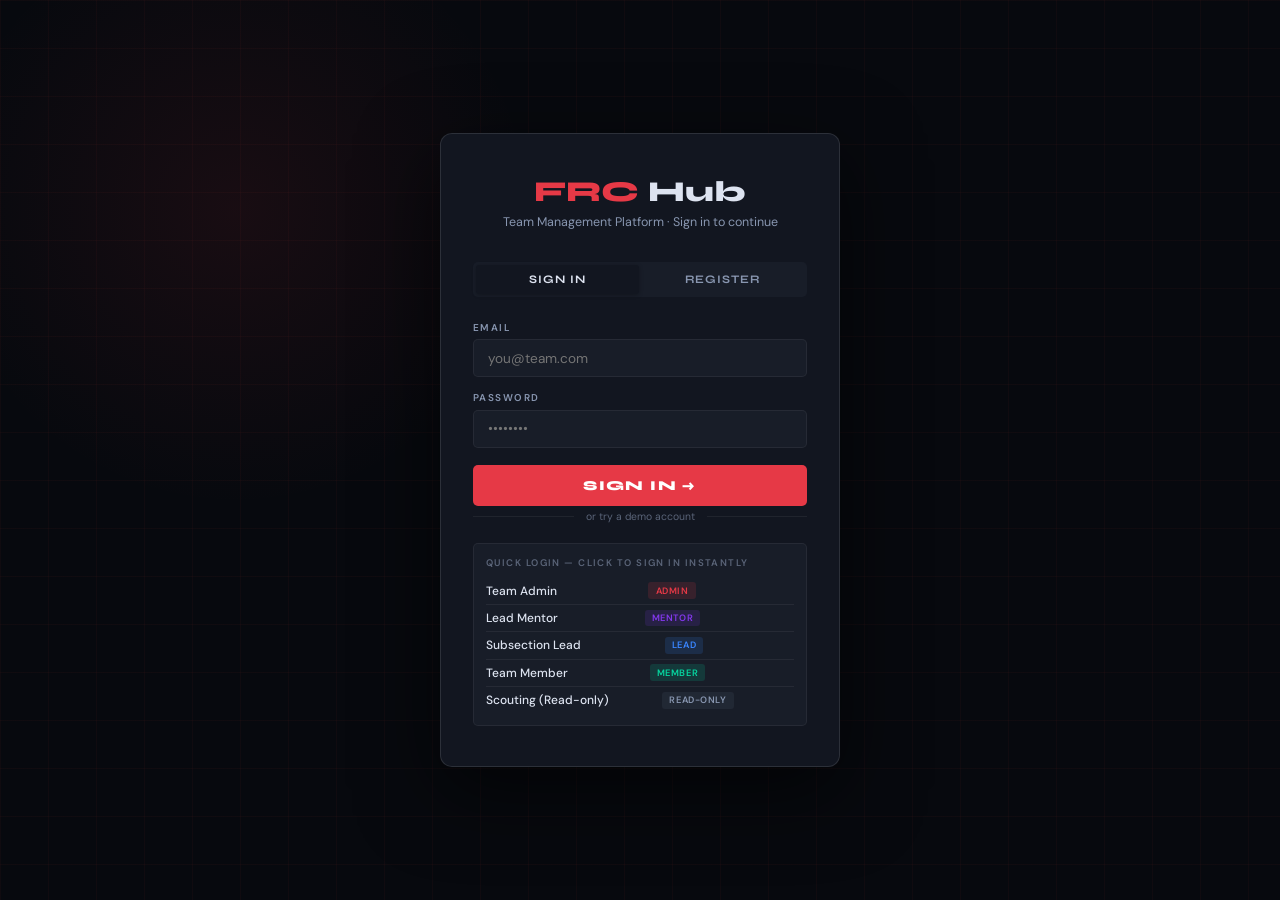
==== commit f96da40c: "Add files via upload" ====
--- a/index.html
+++ b/index.html
@@ -349,17 +349,196 @@
 .pr-bar{flex:1;height:7px;background:rgba(255,255,255,.07);border-radius:4px;overflow:hidden}
 .pr-fill{height:100%;border-radius:4px;transition:width .5s ease}
 .pr-pct{font-size:.72rem;font-weight:600;min-width:34px;text-align:right;color:var(--muted2)}
+
+/* ══ LOGIN SCREEN ══ */
+#loginScreen{
+  position:fixed;inset:0;z-index:9000;
+  background:var(--bg);
+  display:flex;align-items:center;justify-content:center;
+  padding:1rem;
+}
+#loginScreen::before{
+  content:'';position:absolute;inset:0;
+  background-image:
+    linear-gradient(rgba(230,57,70,0.04) 1px,transparent 1px),
+    linear-gradient(90deg,rgba(230,57,70,0.04) 1px,transparent 1px);
+  background-size:48px 48px;
+  pointer-events:none;
+}
+#loginScreen::after{
+  content:'';position:absolute;
+  top:-10%;left:-5%;width:600px;height:600px;
+  background:radial-gradient(circle,rgba(230,57,70,.08) 0%,transparent 70%);
+  pointer-events:none;
+}
+.login-box{
+  background:var(--s2);border:1px solid var(--border2);
+  border-radius:12px;width:100%;max-width:400px;
+  padding:2.5rem 2rem;position:relative;z-index:1;
+  box-shadow:0 24px 80px rgba(0,0,0,.6);
+}
+.login-logo{
+  font-family:'Syne',sans-serif;font-weight:800;font-size:1.8rem;
+  color:var(--red);text-align:center;margin-bottom:.35rem;
+}
+.login-logo span{color:var(--text)}
+.login-tagline{text-align:center;font-size:.78rem;color:var(--muted2);margin-bottom:2rem}
+.login-tabs{display:flex;background:var(--s3);border-radius:var(--r);padding:3px;margin-bottom:1.5rem;gap:3px}
+.login-tab{
+  flex:1;padding:.45rem;text-align:center;border-radius:3px;
+  font-family:'Syne',sans-serif;font-size:.72rem;font-weight:700;
+  letter-spacing:.08em;text-transform:uppercase;cursor:pointer;
+  color:var(--muted2);transition:all .2s;
+}
+.login-tab.active{background:var(--s2);color:var(--text);box-shadow:0 1px 4px rgba(0,0,0,.3)}
+.login-form{display:flex;flex-direction:column;gap:.85rem}
+.login-field label{display:block;font-size:.62rem;font-weight:600;letter-spacing:.15em;text-transform:uppercase;color:var(--muted2);margin-bottom:.35rem}
+.login-field input,.login-field select{
+  width:100%;background:var(--s3);border:1px solid var(--border);border-radius:var(--r);
+  padding:.6rem .85rem;font-family:'DM Sans',sans-serif;font-size:.85rem;color:var(--text);
+  outline:none;transition:border-color .15s;-webkit-appearance:none;
+}
+.login-field input:focus,.login-field select:focus{border-color:var(--red)}
+.login-field select option{background:#1a1f2e}
+.login-btn{
+  width:100%;padding:.75rem;border:none;border-radius:var(--r);
+  font-family:'Syne',sans-serif;font-weight:800;font-size:.85rem;
+  letter-spacing:.1em;text-transform:uppercase;
+  background:var(--red);color:#fff;cursor:pointer;
+  transition:background .15s;margin-top:.25rem;
+}
+.login-btn:hover{background:#c1121f}
+.login-divider{display:flex;align-items:center;gap:.75rem;margin:.25rem 0}
+.login-divider::before,.login-divider::after{content:'';flex:1;height:1px;background:var(--border)}
+.login-divider span{font-size:.65rem;color:var(--muted);white-space:nowrap}
+.login-error{
+  background:rgba(230,57,70,.12);border:1px solid rgba(230,57,70,.3);
+  border-radius:var(--r);padding:.5rem .75rem;font-size:.75rem;color:var(--red);
+  text-align:center;display:none;
+}
+.login-error.show{display:block}
+.demo-accounts{margin-top:1.25rem;background:var(--s3);border:1px solid var(--border);border-radius:var(--r);padding:.75rem}
+.demo-title{font-size:.6rem;font-weight:600;letter-spacing:.15em;text-transform:uppercase;color:var(--muted);margin-bottom:.5rem}
+.demo-row{display:flex;justify-content:space-between;align-items:center;padding:.3rem 0;border-bottom:1px solid var(--border);cursor:pointer;transition:all .15s}
+.demo-row:last-child{border-bottom:none}
+.demo-row:hover .demo-fill{opacity:1}
+.demo-name{font-size:.75rem;font-weight:500}
+.demo-role-badge{font-size:.58rem;font-weight:600;padding:.15rem .45rem;border-radius:3px;letter-spacing:.06em;text-transform:uppercase}
+.demo-fill{font-size:.6rem;color:var(--muted2);opacity:0;transition:opacity .15s}
+
+/* ══ USER AVATAR (topbar) ══ */
+.user-avatar{
+  width:30px;height:30px;border-radius:50%;
+  display:flex;align-items:center;justify-content:center;
+  font-family:'Syne',sans-serif;font-weight:800;font-size:.7rem;
+  cursor:pointer;flex-shrink:0;position:relative;
+  border:2px solid transparent;transition:border-color .15s;
+}
+.user-avatar:hover{border-color:var(--border2)}
+.user-menu{
+  position:absolute;top:calc(100% + 8px);right:0;
+  background:var(--s2);border:1px solid var(--border2);border-radius:var(--r);
+  min-width:200px;z-index:500;
+  box-shadow:0 8px 32px rgba(0,0,0,.5);
+  display:none;
+}
+.user-menu.open{display:block}
+.um-header{padding:.9rem 1rem;border-bottom:1px solid var(--border)}
+.um-name{font-weight:600;font-size:.85rem}
+.um-role{font-size:.68rem;color:var(--muted2);margin-top:.15rem}
+.um-role-badge{display:inline-block;font-size:.58rem;font-weight:700;padding:.15rem .45rem;border-radius:3px;margin-top:.3rem;letter-spacing:.06em;text-transform:uppercase}
+.um-item{
+  display:flex;align-items:center;gap:.65rem;
+  padding:.55rem 1rem;font-size:.8rem;color:var(--muted2);
+  cursor:pointer;transition:all .15s;
+}
+.um-item:hover{background:rgba(255,255,255,.04);color:var(--text)}
+.um-item.danger:hover{color:var(--red);background:rgba(230,57,70,.06)}
+.um-divider{height:1px;background:var(--border);margin:.25rem 0}
+
+/* ══ ROLE BADGE COLORS ══ */
+.rb-admin{background:rgba(230,57,70,.15);color:var(--red)}
+.rb-mentor{background:rgba(131,56,236,.15);color:var(--purple)}
+.rb-lead{background:rgba(58,134,255,.15);color:var(--blue)}
+.rb-member{background:rgba(6,214,160,.15);color:var(--teal)}
+.rb-readonly{background:rgba(90,100,120,.15);color:var(--muted2)}
+
+/* ══ ACCESS DENIED ══ */
+.access-denied{
+  display:flex;flex-direction:column;align-items:center;justify-content:center;
+  padding:4rem 2rem;text-align:center;flex:1;
+}
+.access-denied .ad-icon{font-size:3rem;margin-bottom:1rem}
+.access-denied .ad-title{font-family:'Syne',sans-serif;font-weight:800;font-size:1.25rem;margin-bottom:.5rem;color:var(--red)}
+.access-denied .ad-sub{font-size:.82rem;color:var(--muted2)}
 </style>
 </head>
 <body>
 
+<!-- LOGIN SCREEN -->
+<div id="loginScreen">
+  <div class="login-box">
+    <div class="login-logo">FRC <span>Hub</span></div>
+    <div class="login-tagline">Team Management Platform &middot; Sign in to continue</div>
+    <div class="login-tabs">
+      <div class="login-tab active" id="tabSignIn" onclick="switchTab('signin')">Sign In</div>
+      <div class="login-tab" id="tabSignUp" onclick="switchTab('signup')">Register</div>
+    </div>
+    <div id="signinForm" class="login-form">
+      <div class="login-error" id="signinError">Invalid email or password.</div>
+      <div class="login-field"><label>Email</label><input id="siEmail" type="email" placeholder="you@team.com" autocomplete="email" onkeydown="if(event.key==='Enter')doSignIn()"/></div>
+      <div class="login-field"><label>Password</label><input id="siPass" type="password" placeholder="&bull;&bull;&bull;&bull;&bull;&bull;&bull;&bull;" autocomplete="current-password" onkeydown="if(event.key==='Enter')doSignIn()"/></div>
+      <button class="login-btn" onclick="doSignIn()">Sign In &rarr;</button>
+    </div>
+    <div id="signupForm" class="login-form" style="display:none">
+      <div class="login-error" id="signupError">Please fill all fields.</div>
+      <div class="login-field"><label>Full Name</label><input id="suName" type="text" placeholder="Your Name"/></div>
+      <div class="login-field"><label>Email</label><input id="suEmail" type="email" placeholder="you@team.com"/></div>
+      <div class="login-field"><label>Password</label><input id="suPass" type="password" placeholder="Min 6 characters"/></div>
+      <div class="login-field"><label>Confirm Password</label><input id="suPass2" type="password" placeholder="Repeat password"/></div>
+      <div class="login-field"><label>Primary Subsection</label>
+        <select id="suTeam">
+          <option value="Mechanical">Mechanical</option><option value="Design/CAD">Design/CAD</option>
+          <option value="Electrical">Electrical</option><option value="Software">Software</option>
+          <option value="Business">Business</option><option value="Outreach">Outreach</option>
+          <option value="Media">Media</option><option value="Awards">Awards</option>
+          <option value="Drive Team">Drive Team</option><option value="Scouting">Scouting</option>
+        </select>
+      </div>
+      <div class="login-field"><label>Role</label>
+        <select id="suRole"><option value="member">Member</option><option value="lead">Subsection Lead</option><option value="mentor">Mentor</option></select>
+      </div>
+      <button class="login-btn" onclick="doSignUp()">Create Account &rarr;</button>
+    </div>
+    <div class="login-divider"><span>or try a demo account</span></div>
+    <div class="demo-accounts">
+      <div class="demo-title">Quick Login &mdash; click to sign in instantly</div>
+      <div class="demo-row" onclick="fillDemo('admin@frc.team','admin123')">
+        <div class="demo-name">Team Admin</div><span class="demo-role-badge rb-admin">Admin</span><span class="demo-fill">&rarr;</span>
+      </div>
+      <div class="demo-row" onclick="fillDemo('mentor@frc.team','mentor123')">
+        <div class="demo-name">Lead Mentor</div><span class="demo-role-badge rb-mentor">Mentor</span><span class="demo-fill">&rarr;</span>
+      </div>
+      <div class="demo-row" onclick="fillDemo('lead@frc.team','lead123')">
+        <div class="demo-name">Subsection Lead</div><span class="demo-role-badge rb-lead">Lead</span><span class="demo-fill">&rarr;</span>
+      </div>
+      <div class="demo-row" onclick="fillDemo('member@frc.team','member123')">
+        <div class="demo-name">Team Member</div><span class="demo-role-badge rb-member">Member</span><span class="demo-fill">&rarr;</span>
+      </div>
+      <div class="demo-row" onclick="fillDemo('scout@frc.team','scout123')">
+        <div class="demo-name">Scouting (Read-only)</div><span class="demo-role-badge rb-readonly">Read-only</span><span class="demo-fill">&rarr;</span>
+      </div>
+    </div>
+  </div>
+</div>
+
 <!-- TOPBAR -->
-<div class="topbar">
+<div class="topbar" id="mainTopbar" style="display:none">
   <div style="display:flex;align-items:center;gap:.75rem;flex:1;min-width:0">
     <div class="t-logo">FRC <span>Hub</span></div>
     <div class="t-sprint" onclick="nav('sprint')">
-      <span style="font-size:.7rem;color:var(--muted2)">▶</span>
-      <span class="t-sprint-name" id="topSprintName">Build Season · Sprint 1</span>
+      <span style="font-size:.7rem;color:var(--muted2)">&#9654;</span>
+      <span class="t-sprint-name" id="topSprintName">Build Season &middot; Sprint 1</span>
       <span class="t-sprint-days" id="topSprintDays">12 days left</span>
     </div>
   </div>
@@ -369,12 +548,26 @@
       <div class="robot-bar"><div class="robot-fill" id="robotFill" style="width:0%"></div></div>
       <span class="robot-pct" id="robotPct">0%</span>
     </div>
-    <button class="t-btn primary" onclick="openModal('task')">+ Task</button>
+    <button class="t-btn primary" id="topAddTask" onclick="guardedAction(()=>openModal('task'))">+ Task</button>
+    <div style="position:relative" id="userAvatarWrap">
+      <div class="user-avatar" id="userAvatar" onclick="toggleUserMenu()"></div>
+      <div class="user-menu" id="userMenu">
+        <div class="um-header">
+          <div class="um-name" id="umName"></div>
+          <div class="um-role" id="umEmail"></div>
+          <span class="um-role-badge" id="umRoleBadge"></span>
+        </div>
+        <div class="um-item" onclick="nav('settings');toggleUserMenu()"><span>&#9881;&#65039;</span> Settings</div>
+        <div class="um-item" onclick="openChangePassword()"><span>&#128273;</span> Change Password</div>
+        <div class="um-divider"></div>
+        <div class="um-item danger" onclick="doLogout()"><span>&#128682;</span> Sign Out</div>
+      </div>
+    </div>
   </div>
 </div>
 
 <!-- SHELL -->
-<div class="shell">
+<div class="shell" id="mainShell" style="display:none">
 
 <!-- SIDEBAR -->
 <div class="sidebar">
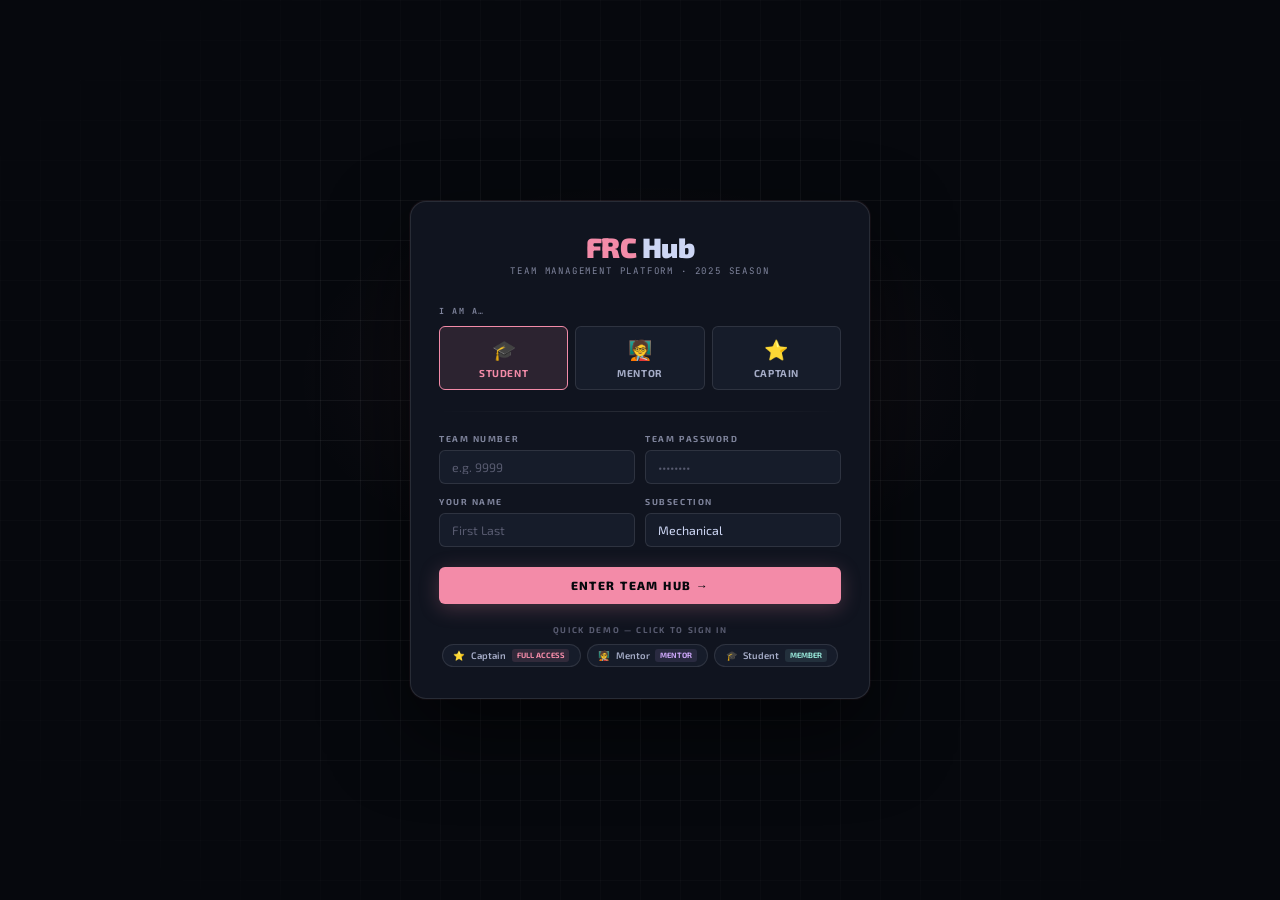
==== commit 736ab132: "Add files via upload" ====
--- a/index.html
+++ b/index.html
@@ -3,634 +3,792 @@
 <head>
 <meta charset="UTF-8"/><meta name="viewport" content="width=device-width,initial-scale=1"/>
 <title>FRC Team Hub</title>
-<link href="https://fonts.googleapis.com/css2?family=Syne:wght@600;700;800&family=DM+Sans:wght@300;400;500;600&display=swap" rel="stylesheet"/>
+<link href="https://fonts.googleapis.com/css2?family=Exo+2:ital,wght@0,300;0,400;0,500;0,700;0,800;0,900;1,700&family=JetBrains+Mono:wght@400;500;700&display=swap" rel="stylesheet"/>
 <style>
+/* ════════════════════════════════════════════════
+   RESET & TOKENS
+════════════════════════════════════════════════ */
 *,*::before,*::after{box-sizing:border-box;margin:0;padding:0}
 :root{
-  --bg:#07090e;--s1:#0d1018;--s2:#121620;--s3:#181d28;
-  --border:rgba(255,255,255,0.06);--border2:rgba(255,255,255,0.11);
-  --text:#dde3f0;--muted:#5a6478;--muted2:#8896b0;
-  --red:#e63946;--blue:#3a86ff;--teal:#06d6a0;--yellow:#ffd60a;
-  --orange:#fb5607;--purple:#8338ec;--pink:#ff006e;--cyan:#00b4d8;--green:#4ade80;
-  --mechanical:#fb5607;--design:#3a86ff;--electrical:#ffd60a;--software:#e63946;
-  --business:#8338ec;--outreach:#00b4d8;--media:#ff006e;--awards:#ffd60a;
-  --driveteam:#4ade80;--scouting:#06d6a0;
-  --r:5px;
-}
-html,body{height:100%;overflow:hidden}
-body{font-family:'DM Sans',sans-serif;background:var(--bg);color:var(--text);display:flex;flex-direction:column}
-
-/* ══ TOPBAR ══ */
+  --bg:#06080d;--s1:#0b0e16;--s2:#10141f;--s3:#161c2a;--s4:#1e2535;
+  --border:rgba(255,255,255,0.055);--border2:rgba(255,255,255,0.1);--border3:rgba(255,255,255,0.16);
+  --text:#cdd6f4;--text2:#a6adc8;--muted:#585b70;--muted2:#7f849c;
+  --red:#f38ba8;--redbg:rgba(243,139,168,0.12);--redbrd:rgba(243,139,168,0.25);
+  --blue:#89b4fa;--bluebg:rgba(137,180,250,0.1);--bluebrd:rgba(137,180,250,0.25);
+  --teal:#94e2d5;--tealbg:rgba(148,226,213,0.1);--tealbrd:rgba(148,226,213,0.25);
+  --yellow:#f9e2af;--yellowbg:rgba(249,226,175,0.1);--yellowbrd:rgba(249,226,175,0.25);
+  --orange:#fab387;--peach:#fab387;
+  --purple:#cba6f7;--purplebg:rgba(203,166,247,0.1);--purplebrd:rgba(203,166,247,0.25);
+  --pink:#f5c2e7;--green:#a6e3a1;--sky:#89dceb;--mauve:#cba6f7;
+  --accent:#f38ba8;
+  --r:6px;--r2:10px;
+  /* subsection colors */
+  --c-mech:#fab387;--c-cad:#89b4fa;--c-elec:#f9e2af;--c-soft:#f38ba8;
+  --c-biz:#cba6f7;--c-out:#89dceb;--c-med:#f5c2e7;--c-awd:#f9e2af;
+  --c-drv:#a6e3a1;--c-sco:#94e2d5;
+}
+html,body{height:100%;overflow:hidden;font-size:14px}
+body{font-family:'Exo 2',sans-serif;background:var(--bg);color:var(--text);display:flex;flex-direction:column}
+::-webkit-scrollbar{width:4px;height:4px}
+::-webkit-scrollbar-track{background:transparent}
+::-webkit-scrollbar-thumb{background:var(--s4);border-radius:2px}
+button{font-family:'Exo 2',sans-serif;cursor:pointer}
+input,select,textarea{font-family:'Exo 2',sans-serif}
+
+/* ════════════════════════════════════════════════
+   LOGIN SCREEN
+════════════════════════════════════════════════ */
+#loginScreen{
+  position:fixed;inset:0;z-index:9999;
+  background:var(--bg);
+  display:flex;align-items:center;justify-content:center;
+  padding:1rem;
+  overflow:auto;
+}
+.login-grid-bg{
+  position:fixed;inset:0;pointer-events:none;
+  background-image:
+    linear-gradient(var(--border) 1px,transparent 1px),
+    linear-gradient(90deg,var(--border) 1px,transparent 1px);
+  background-size:40px 40px;
+  mask-image:radial-gradient(ellipse 80% 80% at 50% 50%,black 30%,transparent 80%);
+}
+.login-glow{
+  position:fixed;top:20%;left:50%;transform:translateX(-50%);
+  width:700px;height:400px;
+  background:radial-gradient(ellipse,rgba(243,139,168,0.07) 0%,transparent 70%);
+  pointer-events:none;
+}
+.login-card{
+  background:var(--s2);
+  border:1px solid var(--border2);
+  border-radius:16px;
+  width:100%;max-width:460px;
+  padding:2.25rem 2rem;
+  position:relative;z-index:1;
+  box-shadow:0 32px 80px rgba(0,0,0,0.6),0 0 0 1px rgba(243,139,168,0.06);
+  animation:loginIn .4s ease both;
+}
+@keyframes loginIn{from{opacity:0;transform:translateY(20px)}to{opacity:1;transform:translateY(0)}}
+.login-header{text-align:center;margin-bottom:2rem}
+.login-logo{
+  font-family:'Exo 2',sans-serif;font-weight:900;font-size:2rem;
+  letter-spacing:-.02em;color:var(--red);line-height:1;
+}
+.login-logo span{color:var(--text)}
+.login-season{
+  font-family:'JetBrains Mono',monospace;font-size:.65rem;
+  color:var(--muted2);letter-spacing:.2em;text-transform:uppercase;margin-top:.3rem;
+}
+.login-divider-line{
+  height:1px;background:linear-gradient(90deg,transparent,var(--border2),transparent);
+  margin:1.5rem 0;
+}
+/* Role selector */
+.role-selector{display:grid;grid-template-columns:repeat(3,1fr);gap:.5rem;margin-bottom:1.5rem}
+.role-opt{
+  position:relative;
+  border:1px solid var(--border2);border-radius:var(--r);
+  padding:.75rem .5rem;text-align:center;cursor:pointer;
+  transition:all .2s;background:var(--s3);
+}
+.role-opt:hover{border-color:var(--border3);background:var(--s4)}
+.role-opt.selected{
+  border-color:var(--red);background:var(--redbg);
+}
+.role-opt input{position:absolute;opacity:0;pointer-events:none}
+.role-icon{font-size:1.4rem;margin-bottom:.3rem;display:block}
+.role-label{font-size:.72rem;font-weight:700;letter-spacing:.06em;text-transform:uppercase;color:var(--text2)}
+.role-opt.selected .role-label{color:var(--red)}
+
+/* form */
+.lf-field{margin-bottom:.9rem}
+.lf-field label{display:block;font-size:.62rem;font-weight:700;letter-spacing:.18em;text-transform:uppercase;color:var(--muted2);margin-bottom:.4rem}
+.lf-field input,.lf-field select{
+  width:100%;background:var(--s3);border:1px solid var(--border2);border-radius:var(--r);
+  padding:.65rem .85rem;font-size:.88rem;color:var(--text);
+  outline:none;transition:border-color .15s;-webkit-appearance:none;
+}
+.lf-field input:focus,.lf-field select:focus{border-color:var(--red)}
+.lf-field select option{background:#1a1e2e}
+.lf-field input::placeholder{color:var(--muted)}
+.lf-row{display:grid;grid-template-columns:1fr 1fr;gap:.75rem}
+.lf-hint{font-size:.68rem;color:var(--muted2);margin-top:.3rem}
+.login-btn{
+  width:100%;padding:.8rem;border:none;border-radius:var(--r);
+  font-family:'Exo 2',sans-serif;font-weight:800;font-size:.85rem;
+  letter-spacing:.12em;text-transform:uppercase;
+  background:var(--red);color:var(--bg);cursor:pointer;
+  transition:all .15s;margin-top:.5rem;
+  box-shadow:0 4px 20px rgba(243,139,168,0.25);
+}
+.login-btn:hover{background:#ff9bb5;box-shadow:0 6px 28px rgba(243,139,168,0.35)}
+.login-err{
+  background:var(--redbg);border:1px solid var(--redbrd);border-radius:var(--r);
+  padding:.5rem .75rem;font-size:.75rem;color:var(--red);
+  text-align:center;display:none;margin-bottom:.75rem;
+}
+.login-err.show{display:block}
+.demo-section{margin-top:1.5rem}
+.demo-title{font-size:.6rem;font-weight:700;letter-spacing:.2em;text-transform:uppercase;color:var(--muted);margin-bottom:.6rem;text-align:center}
+.demo-chips{display:flex;flex-wrap:wrap;gap:.4rem;justify-content:center}
+.demo-chip{
+  background:var(--s3);border:1px solid var(--border2);border-radius:20px;
+  padding:.3rem .75rem;font-size:.68rem;font-weight:600;color:var(--text2);
+  cursor:pointer;transition:all .15s;display:flex;align-items:center;gap:.4rem;
+}
+.demo-chip:hover{border-color:var(--red);color:var(--red);background:var(--redbg)}
+.demo-chip .dc-badge{font-size:.55rem;padding:.1rem .35rem;border-radius:3px;font-weight:700;text-transform:uppercase}
+
+/* ════════════════════════════════════════════════
+   APP SHELL
+════════════════════════════════════════════════ */
+#appShell{display:none;flex-direction:column;height:100%;overflow:hidden}
+
+/* ── TOPBAR ── */
 .topbar{
-  height:52px;background:var(--s1);border-bottom:1px solid var(--border);
+  height:50px;background:var(--s1);border-bottom:1px solid var(--border);
   display:flex;align-items:center;justify-content:space-between;
-  padding:0 1.25rem;flex-shrink:0;z-index:200;gap:.75rem;
-}
-.t-logo{font-family:'Syne',sans-serif;font-weight:800;font-size:1.1rem;letter-spacing:.02em;color:var(--red);white-space:nowrap}
-.t-logo span{color:var(--text)}
-.t-sprint{
-  display:flex;align-items:center;gap:.5rem;background:rgba(230,57,70,.1);
-  border:1px solid rgba(230,57,70,.25);border-radius:var(--r);
-  padding:.25rem .75rem;cursor:pointer;
-}
-.t-sprint-name{font-family:'Syne',sans-serif;font-size:.75rem;font-weight:700;color:var(--red);letter-spacing:.05em}
-.t-sprint-days{font-size:.65rem;color:var(--muted2);margin-left:.25rem}
-.t-right{display:flex;align-items:center;gap:.5rem}
-.t-btn{
-  background:var(--s2);border:1px solid var(--border);color:var(--muted2);
-  font-size:.68rem;font-weight:500;letter-spacing:.08em;text-transform:uppercase;
-  padding:.3rem .7rem;border-radius:var(--r);cursor:pointer;transition:all .15s;white-space:nowrap;
-}
-.t-btn:hover{color:var(--text);border-color:var(--border2)}
-.t-btn.primary{background:var(--red);color:#fff;border-color:var(--red)}
-.t-btn.primary:hover{background:#c1121f}
-.robot-progress-wrap{display:flex;align-items:center;gap:.6rem}
-.robot-pct-label{font-size:.65rem;color:var(--muted2);white-space:nowrap}
-.robot-bar{width:120px;height:6px;background:rgba(255,255,255,.07);border-radius:3px;overflow:hidden}
-.robot-fill{height:100%;background:linear-gradient(90deg,var(--teal),var(--blue));border-radius:3px;transition:width .5s ease}
-.robot-pct{font-family:'Syne',sans-serif;font-size:.75rem;font-weight:700;color:var(--teal);white-space:nowrap}
-
-/* ══ SHELL ══ */
-.shell{display:flex;flex:1;overflow:hidden}
-
-/* ══ SIDEBAR ══ */
+  padding:0 1.1rem;flex-shrink:0;z-index:200;gap:.6rem;
+}
+.tb-left{display:flex;align-items:center;gap:.75rem;flex:1;min-width:0}
+.tb-logo{
+  font-family:'Exo 2',sans-serif;font-weight:900;font-size:1.1rem;
+  letter-spacing:-.01em;color:var(--red);white-space:nowrap;flex-shrink:0;
+}
+.tb-logo span{color:var(--text)}
+.tb-team{
+  font-family:'JetBrains Mono',monospace;font-size:.68rem;
+  color:var(--muted2);white-space:nowrap;
+}
+.tb-sprint-pill{
+  display:flex;align-items:center;gap:.4rem;
+  background:var(--redbg);border:1px solid var(--redbrd);
+  border-radius:20px;padding:.2rem .7rem;cursor:pointer;
+  transition:all .15s;flex-shrink:0;
+}
+.tb-sprint-pill:hover{background:rgba(243,139,168,.18)}
+.tb-sprint-name{font-family:'Exo 2',sans-serif;font-size:.7rem;font-weight:700;color:var(--red);letter-spacing:.04em}
+.tb-sprint-days{font-size:.62rem;color:var(--muted2)}
+.tb-right{display:flex;align-items:center;gap:.5rem;flex-shrink:0}
+.robot-wrap{display:flex;align-items:center;gap:.5rem}
+.robot-label{font-size:.62rem;color:var(--muted2);white-space:nowrap;font-family:'JetBrains Mono',monospace}
+.robot-bar{width:100px;height:5px;background:var(--s4);border-radius:3px;overflow:hidden}
+.robot-fill{height:100%;background:linear-gradient(90deg,var(--teal),var(--blue));border-radius:3px;transition:width .6s ease}
+.robot-pct{font-family:'JetBrains Mono',monospace;font-size:.72rem;font-weight:700;color:var(--teal);white-space:nowrap}
+.tb-btn{
+  background:var(--s3);border:1px solid var(--border2);color:var(--text2);
+  font-size:.65rem;font-weight:700;letter-spacing:.1em;text-transform:uppercase;
+  padding:.32rem .7rem;border-radius:var(--r);cursor:pointer;transition:all .15s;white-space:nowrap;
+}
+.tb-btn:hover{border-color:var(--border3);color:var(--text)}
+.tb-btn.accent{background:var(--red);color:var(--bg);border-color:var(--red)}
+.tb-btn.accent:hover{background:#ff9bb5}
+/* user avatar */
+.ua-wrap{position:relative}
+.ua{
+  width:30px;height:30px;border-radius:50%;
+  display:flex;align-items:center;justify-content:center;
+  font-weight:800;font-size:.7rem;cursor:pointer;
+  border:2px solid transparent;transition:border-color .15s;
+  flex-shrink:0;
+}
+.ua:hover{border-color:var(--border3)}
+.ua-menu{
+  position:absolute;top:calc(100% + 8px);right:0;
+  background:var(--s2);border:1px solid var(--border2);border-radius:var(--r2);
+  min-width:210px;z-index:600;
+  box-shadow:0 12px 40px rgba(0,0,0,.5);
+  display:none;overflow:hidden;
+}
+.ua-menu.open{display:block}
+.ua-menu-head{padding:.9rem 1rem;border-bottom:1px solid var(--border)}
+.ua-menu-name{font-weight:700;font-size:.88rem}
+.ua-menu-meta{font-size:.68rem;color:var(--muted2);margin-top:.15rem}
+.ua-menu-item{
+  display:flex;align-items:center;gap:.6rem;
+  padding:.55rem 1rem;font-size:.8rem;color:var(--text2);
+  cursor:pointer;transition:all .15s;
+}
+.ua-menu-item:hover{background:var(--s3);color:var(--text)}
+.ua-menu-item.danger:hover{color:var(--red);background:var(--redbg)}
+.ua-sep{height:1px;background:var(--border)}
+
+/* ── BODY ── */
+.app-body{display:flex;flex:1;overflow:hidden}
+
+/* ── SIDEBAR ── */
 .sidebar{
-  width:200px;background:var(--s1);border-right:1px solid var(--border);
-  display:flex;flex-direction:column;flex-shrink:0;overflow-y:auto;
-}
-.sidebar::-webkit-scrollbar{width:3px}
-.sidebar::-webkit-scrollbar-thumb{background:var(--border2);border-radius:2px}
-.nav-section{padding:.75rem .75rem .25rem;font-size:.58rem;font-weight:600;letter-spacing:.2em;text-transform:uppercase;color:var(--muted)}
+  width:196px;background:var(--s1);border-right:1px solid var(--border);
+  display:flex;flex-direction:column;flex-shrink:0;overflow-y:auto;padding:.5rem 0;
+}
+.nav-group{
+  padding:.6rem .85rem .2rem;
+  font-family:'JetBrains Mono',monospace;
+  font-size:.55rem;font-weight:700;letter-spacing:.22em;text-transform:uppercase;color:var(--muted);
+}
 .nav-item{
   display:flex;align-items:center;gap:.6rem;
-  padding:.5rem .75rem;border-radius:var(--r);margin:1px .4rem;
-  cursor:pointer;font-size:.8rem;font-weight:500;color:var(--muted2);
+  padding:.48rem .85rem;margin:1px .35rem;border-radius:var(--r);
+  cursor:pointer;font-size:.82rem;font-weight:500;color:var(--muted2);
   transition:all .15s;position:relative;
 }
-.nav-item .ni-dot{width:7px;height:7px;border-radius:50%;flex-shrink:0}
 .nav-item:hover{background:rgba(255,255,255,.04);color:var(--text)}
-.nav-item.active{background:rgba(230,57,70,.1);color:var(--text)}
-.nav-item.active::before{content:'';position:absolute;left:0;top:20%;bottom:20%;width:2px;background:var(--red);border-radius:0 2px 2px 0}
+.nav-item.active{background:var(--redbg);color:var(--text)}
+.nav-item.active::before{
+  content:'';position:absolute;left:0;top:25%;bottom:25%;
+  width:2px;background:var(--red);border-radius:0 2px 2px 0;
+}
+.nav-item .ni-icon{font-size:.95rem;flex-shrink:0;width:18px;text-align:center}
 .nav-badge{
-  margin-left:auto;font-size:.58rem;font-weight:700;
-  background:rgba(255,255,255,.08);border-radius:10px;
-  padding:.1rem .4rem;color:var(--muted2);
-}
-
-/* ══ MAIN ══ */
-.main{flex:1;overflow:hidden;display:flex;flex-direction:column}
-.page{display:none;flex:1;overflow-y:auto;padding:1.5rem}
+  margin-left:auto;font-family:'JetBrains Mono',monospace;
+  font-size:.58rem;font-weight:700;
+  background:var(--s4);border-radius:10px;
+  padding:.1rem .45rem;color:var(--muted2);
+}
+.nav-item.locked{opacity:.35;pointer-events:none}
+.sidebar-footer{
+  margin-top:auto;padding:.75rem .85rem;
+  border-top:1px solid var(--border);
+}
+.sf-role{
+  font-family:'JetBrains Mono',monospace;font-size:.62rem;
+  color:var(--muted2);display:flex;align-items:center;gap:.4rem;
+}
+.sf-dot{width:6px;height:6px;border-radius:50%}
+
+/* ── MAIN ── */
+.main-area{flex:1;overflow:hidden;display:flex;flex-direction:column}
+.page{display:none;flex:1;overflow-y:auto;padding:1.4rem}
 .page.active{display:flex;flex-direction:column}
-.page::-webkit-scrollbar{width:4px}
-.page::-webkit-scrollbar-thumb{background:var(--border2);border-radius:2px}
-
-/* ══ PAGE HEADER ══ */
-.page-head{display:flex;align-items:flex-start;justify-content:space-between;margin-bottom:1.5rem;gap:1rem;flex-wrap:wrap}
-.page-title{font-family:'Syne',sans-serif;font-weight:800;font-size:1.5rem;letter-spacing:-.01em}
-.page-sub{font-size:.8rem;color:var(--muted2);margin-top:.2rem}
-.page-actions{display:flex;gap:.5rem;flex-wrap:wrap}
-
-/* ══ GRID UTILS ══ */
-.grid-2{display:grid;grid-template-columns:1fr 1fr;gap:1rem}
-.grid-3{display:grid;grid-template-columns:repeat(3,1fr);gap:1rem}
-.grid-4{display:grid;grid-template-columns:repeat(4,1fr);gap:.75rem}
-@media(max-width:900px){.grid-3{grid-template-columns:1fr 1fr}.grid-4{grid-template-columns:1fr 1fr}}
-@media(max-width:650px){.grid-2,.grid-3,.grid-4{grid-template-columns:1fr}}
-
-/* ══ CARDS ══ */
-.card{background:var(--s2);border:1px solid var(--border);border-radius:var(--r);padding:1rem}
-.card-title{font-family:'Syne',sans-serif;font-weight:700;font-size:.85rem;margin-bottom:.75rem;display:flex;align-items:center;gap:.5rem}
-.card-title .ct-dot{width:8px;height:8px;border-radius:50%;flex-shrink:0}
-
-/* ══ STAT CARDS ══ */
-.stat-card{background:var(--s2);border:1px solid var(--border);border-radius:var(--r);padding:.9rem 1rem;position:relative;overflow:hidden}
-.stat-card::before{content:'';position:absolute;top:0;left:0;right:0;height:2px;background:var(--accent,#444)}
-.sc-val{font-family:'Syne',sans-serif;font-weight:800;font-size:1.75rem;line-height:1;color:var(--text)}
-.sc-label{font-size:.68rem;color:var(--muted2);margin-top:.25rem;letter-spacing:.05em;text-transform:uppercase}
-.sc-sub{font-size:.72rem;color:var(--muted);margin-top:.4rem}
-
-/* ══ TEAM PROGRESS ══ */
-.team-row{
-  display:flex;align-items:center;gap:.75rem;
-  padding:.6rem .75rem;border-radius:var(--r);
-  background:var(--s3);border:1px solid var(--border);
-  margin-bottom:.4rem;
-}
-.tr-dot{width:8px;height:8px;border-radius:50%;flex-shrink:0}
-.tr-name{font-size:.8rem;font-weight:500;min-width:110px;flex-shrink:0}
-.tr-bar{flex:1;height:5px;background:rgba(255,255,255,.06);border-radius:3px;overflow:hidden}
-.tr-fill{height:100%;border-radius:3px;transition:width .5s ease}
-.tr-pct{font-size:.72rem;font-weight:600;min-width:32px;text-align:right;color:var(--muted2)}
-.tr-tasks{font-size:.65rem;color:var(--muted);white-space:nowrap}
-
-/* ══ SPRINT BOARD ══ */
-.board-wrap{display:flex;gap:1px;flex:1;overflow-x:auto;background:var(--border);border:1px solid var(--border);border-radius:var(--r);min-height:400px}
-.board-wrap::-webkit-scrollbar{height:4px}
-.board-wrap::-webkit-scrollbar-thumb{background:var(--border2);border-radius:2px}
-.bcol{display:flex;flex-direction:column;min-width:240px;flex:1;background:var(--bg);overflow:hidden}
-.bcol-head{
+.ph{display:flex;align-items:flex-start;justify-content:space-between;margin-bottom:1.25rem;gap:1rem;flex-wrap:wrap}
+.ph-left .ph-title{font-family:'Exo 2',sans-serif;font-weight:800;font-size:1.4rem;letter-spacing:-.01em}
+.ph-left .ph-sub{font-size:.78rem;color:var(--muted2);margin-top:.2rem}
+.ph-actions{display:flex;gap:.5rem;flex-wrap:wrap;align-items:flex-start}
+
+/* ── GRID UTILS ── */
+.g2{display:grid;grid-template-columns:1fr 1fr;gap:1rem}
+.g3{display:grid;grid-template-columns:repeat(3,1fr);gap:.85rem}
+.g4{display:grid;grid-template-columns:repeat(4,1fr);gap:.75rem}
+@media(max-width:1000px){.g3{grid-template-columns:1fr 1fr}.g4{grid-template-columns:1fr 1fr}}
+@media(max-width:680px){.g2,.g3,.g4{grid-template-columns:1fr}}
+
+/* ── CARD ── */
+.card{background:var(--s2);border:1px solid var(--border);border-radius:var(--r2);padding:1rem}
+.card-h{
+  font-family:'Exo 2',sans-serif;font-weight:700;font-size:.82rem;
+  display:flex;align-items:center;gap:.5rem;margin-bottom:.85rem;color:var(--text2);
+  letter-spacing:.03em;text-transform:uppercase;
+}
+
+/* ── STAT CARDS ── */
+.stat-card{
+  background:var(--s2);border:1px solid var(--border);border-radius:var(--r2);
+  padding:.9rem 1rem;overflow:hidden;position:relative;
+}
+.stat-card::after{
+  content:'';position:absolute;bottom:0;left:0;right:0;height:2px;
+  background:var(--sc-color,var(--red));
+}
+.sc-num{font-family:'Exo 2',sans-serif;font-weight:900;font-size:1.9rem;line-height:1;color:var(--text)}
+.sc-lbl{font-size:.65rem;color:var(--muted2);margin-top:.3rem;text-transform:uppercase;letter-spacing:.08em;font-weight:600}
+.sc-note{font-size:.7rem;color:var(--muted);margin-top:.35rem}
+
+/* ── PROGRESS ROW ── */
+.prog-row{display:flex;align-items:center;gap:.7rem;margin-bottom:.5rem}
+.prog-name{font-size:.78rem;font-weight:600;min-width:100px;flex-shrink:0}
+.prog-bar{flex:1;height:6px;background:var(--s4);border-radius:3px;overflow:hidden}
+.prog-fill{height:100%;border-radius:3px;transition:width .6s ease}
+.prog-pct{font-family:'JetBrains Mono',monospace;font-size:.68rem;font-weight:700;min-width:32px;text-align:right;color:var(--muted2)}
+
+/* ── TEAM ACTIVITY ROW ── */
+.act-row{
+  display:flex;align-items:center;gap:.7rem;
+  background:var(--s3);border:1px solid var(--border);border-radius:var(--r);
+  padding:.55rem .75rem;margin-bottom:.4rem;
+}
+.act-dot{width:7px;height:7px;border-radius:50%;flex-shrink:0}
+.act-name{font-size:.8rem;font-weight:600;min-width:100px;flex-shrink:0}
+.act-bar{flex:1;height:4px;background:var(--s4);border-radius:2px;overflow:hidden}
+.act-fill{height:100%;border-radius:2px;transition:width .6s ease}
+.act-stats{font-family:'JetBrains Mono',monospace;font-size:.62rem;color:var(--muted2);white-space:nowrap}
+
+/* ── SPRINT BOARD ── */
+.board{
+  display:flex;gap:1px;flex:1;overflow-x:auto;
+  background:var(--border);border:1px solid var(--border);
+  border-radius:var(--r2);min-height:380px;
+}
+.bcol{display:flex;flex-direction:column;min-width:230px;flex:1;background:var(--bg);overflow:hidden}
+.bcol-hd{
   display:flex;align-items:center;justify-content:space-between;
-  padding:.75rem .9rem;flex-shrink:0;border-bottom:1px solid var(--border);
-}
-.bcol-title{font-family:'Syne',sans-serif;font-weight:700;font-size:.72rem;letter-spacing:.12em;text-transform:uppercase;display:flex;align-items:center;gap:.5rem}
-.bcol-count{font-size:.65rem;background:rgba(255,255,255,.06);border:1px solid var(--border);padding:.1rem .4rem;border-radius:10px;color:var(--muted2)}
-.bcol-add{background:none;border:none;color:var(--muted);cursor:pointer;font-size:1rem;padding:0 .2rem;transition:color .15s}
+  padding:.7rem .85rem;flex-shrink:0;border-bottom:1px solid var(--border);
+}
+.bcol-title{
+  font-family:'Exo 2',sans-serif;font-weight:700;font-size:.7rem;
+  letter-spacing:.14em;text-transform:uppercase;
+  display:flex;align-items:center;gap:.45rem;
+}
+.bcol-dot{width:7px;height:7px;border-radius:50%;flex-shrink:0}
+.bcol-cnt{
+  font-family:'JetBrains Mono',monospace;font-size:.62rem;
+  background:var(--s4);border:1px solid var(--border);
+  padding:.1rem .45rem;border-radius:10px;color:var(--muted2);
+}
+.bcol-add{background:none;border:none;color:var(--muted);cursor:pointer;font-size:1.1rem;line-height:1;transition:color .15s}
 .bcol-add:hover{color:var(--text)}
-.bcol-cards{flex:1;overflow-y:auto;padding:.5rem;display:flex;flex-direction:column;gap:.4rem}
-.bcol-cards::-webkit-scrollbar{width:3px}
-.bcol-cards::-webkit-scrollbar-thumb{background:var(--border2);border-radius:2px}
-
-/* ══ TASK CARDS ══ */
+.bcol-cards{flex:1;overflow-y:auto;padding:.45rem;display:flex;flex-direction:column;gap:.4rem}
+
+/* ── TASK CARD ── */
 .tcard{
   background:var(--s2);border:1px solid var(--border);border-radius:var(--r);
   padding:.75rem .8rem;cursor:grab;transition:all .15s;
   position:relative;overflow:hidden;user-select:none;
 }
-.tcard::before{content:'';position:absolute;left:0;top:0;bottom:0;width:3px;background:var(--tc-color,#444)}
+.tcard::before{content:'';position:absolute;left:0;top:0;bottom:0;width:3px;background:var(--tc-c,#444)}
 .tcard:hover{border-color:var(--border2);box-shadow:0 4px 16px rgba(0,0,0,.3)}
 .tcard.dragging{opacity:.45;transform:rotate(1.5deg);cursor:grabbing}
-.tcard-sub{font-size:.58rem;font-weight:600;letter-spacing:.15em;text-transform:uppercase;color:var(--tc-color);margin-bottom:.35rem}
-.tcard-title{font-size:.8rem;font-weight:500;line-height:1.4;margin-bottom:.5rem}
-.tcard-assignee{font-size:.65rem;color:var(--muted2);margin-bottom:.4rem;display:flex;align-items:center;gap:.3rem}
-.tcard-assignee::before{content:'👤';font-size:.7rem}
-.tcard-foot{display:flex;align-items:center;justify-content:space-between;gap:.4rem}
-.tcard-pts{font-family:'Syne',sans-serif;font-size:.65rem;font-weight:700;background:rgba(255,255,255,.05);border:1px solid var(--border);padding:.1rem .4rem;border-radius:3px;color:var(--muted2)}
-.tcard-pri{font-size:.58rem;font-weight:600;letter-spacing:.08em;text-transform:uppercase;padding:.1rem .4rem;border-radius:3px}
-.pri-high{background:rgba(230,57,70,.15);color:#e63946}
-.pri-med{background:rgba(255,214,10,.12);color:#ffd60a}
-.pri-low{background:rgba(6,214,160,.12);color:#06d6a0}
-.tcard-actions{display:none;position:absolute;top:.4rem;right:.4rem;gap:.2rem}
-.tcard:hover .tcard-actions{display:flex}
-.tca-btn{background:var(--s3);border:1px solid var(--border);color:var(--muted2);font-size:.6rem;padding:.15rem .35rem;border-radius:2px;cursor:pointer;transition:all .1s}
-.tca-btn:hover{color:var(--text);border-color:var(--border2)}
-.drop-zone{min-height:50px;border-radius:4px;border:2px dashed transparent;transition:all .15s;flex-shrink:0}
-.drop-zone.active{border-color:rgba(230,57,70,.5);background:rgba(230,57,70,.05)}
-
-/* ══ MEMBERS ══ */
+.tc-sub{font-family:'JetBrains Mono',monospace;font-size:.58rem;font-weight:700;letter-spacing:.12em;text-transform:uppercase;color:var(--tc-c);margin-bottom:.35rem}
+.tc-title{font-size:.82rem;font-weight:500;line-height:1.4;margin-bottom:.45rem}
+.tc-who{font-size:.65rem;color:var(--muted2);margin-bottom:.4rem;display:flex;align-items:center;gap:.3rem}
+.tc-foot{display:flex;align-items:center;justify-content:space-between;gap:.4rem}
+.tc-pts{
+  font-family:'JetBrains Mono',monospace;font-size:.62rem;font-weight:700;
+  background:var(--s4);border:1px solid var(--border);
+  padding:.1rem .4rem;border-radius:3px;color:var(--muted2);
+}
+.tc-pri{font-family:'JetBrains Mono',monospace;font-size:.58rem;font-weight:700;padding:.1rem .4rem;border-radius:3px;text-transform:uppercase;letter-spacing:.06em}
+.pri-h{background:var(--redbg);color:var(--red);border:1px solid var(--redbrd)}
+.pri-m{background:var(--yellowbg);color:var(--yellow);border:1px solid var(--yellowbrd)}
+.pri-l{background:var(--tealbg);color:var(--teal);border:1px solid var(--tealbrd)}
+.tc-acts{display:none;position:absolute;top:.4rem;right:.4rem;gap:.2rem}
+.tcard:hover .tc-acts{display:flex}
+.tc-ab{background:var(--s3);border:1px solid var(--border);color:var(--muted2);font-size:.6rem;padding:.15rem .35rem;border-radius:2px;cursor:pointer;transition:all .1s}
+.tc-ab:hover{color:var(--text);border-color:var(--border2)}
+.drop-z{min-height:48px;border-radius:4px;border:2px dashed transparent;transition:all .15s;flex-shrink:0}
+.drop-z.active{border-color:rgba(243,139,168,.5);background:rgba(243,139,168,.04)}
+
+/* ── REPORTS ── */
+.report-card{
+  background:var(--s2);border:1px solid var(--border);border-radius:var(--r2);
+  padding:1rem;transition:border-color .15s;
+}
+.report-card:hover{border-color:var(--border2)}
+.rc-hd{display:flex;align-items:flex-start;justify-content:space-between;margin-bottom:.65rem;gap:.5rem}
+.rc-title{font-size:.88rem;font-weight:700}
+.rc-meta{font-size:.65rem;color:var(--muted2);margin-top:.15rem}
+.rc-badge{
+  font-family:'JetBrains Mono',monospace;font-size:.58rem;font-weight:700;
+  padding:.2rem .55rem;border-radius:3px;text-transform:uppercase;letter-spacing:.06em;
+  white-space:nowrap;flex-shrink:0;
+}
+.rc-body{font-size:.8rem;color:var(--text2);line-height:1.65;margin-bottom:.75rem}
+.rc-files{display:flex;flex-wrap:wrap;gap:.35rem}
+.rc-file{
+  display:flex;align-items:center;gap:.3rem;
+  background:var(--s3);border:1px solid var(--border);border-radius:4px;
+  padding:.28rem .6rem;font-size:.65rem;color:var(--muted2);cursor:pointer;transition:all .15s;
+}
+.rc-file:hover{border-color:var(--border2);color:var(--text)}
+.upload-zone{
+  border:2px dashed var(--border2);border-radius:var(--r2);
+  padding:1.75rem;text-align:center;cursor:pointer;transition:all .2s;
+  color:var(--muted2);font-size:.8rem;margin-bottom:1rem;
+}
+.upload-zone:hover{border-color:var(--blue);color:var(--text);background:var(--bluebg)}
+.upload-zone input{display:none}
+
+/* ── MEMBERS ── */
 .member-card{
-  background:var(--s2);border:1px solid var(--border);border-radius:var(--r);
-  padding:.9rem;display:flex;flex-direction:column;gap:.5rem;
-  transition:border-color .15s;
+  background:var(--s2);border:1px solid var(--border);border-radius:var(--r2);
+  padding:.9rem;transition:border-color .15s;
 }
 .member-card:hover{border-color:var(--border2)}
-.mc-top{display:flex;align-items:center;gap:.65rem}
-.mc-avatar{
+.mc-top{display:flex;align-items:center;gap:.65rem;margin-bottom:.55rem}
+.mc-av{
   width:38px;height:38px;border-radius:50%;
   display:flex;align-items:center;justify-content:center;
-  font-family:'Syne',sans-serif;font-weight:800;font-size:.85rem;
-  flex-shrink:0;
-}
-.mc-info .mc-name{font-size:.85rem;font-weight:600}
-.mc-info .mc-role{font-size:.68rem;color:var(--muted2)}
-.mc-teams{display:flex;flex-wrap:wrap;gap:.3rem;margin-top:.25rem}
-.mc-team-badge{
-  font-size:.58rem;font-weight:600;letter-spacing:.08em;text-transform:uppercase;
-  padding:.15rem .5rem;border-radius:3px;
-  background:rgba(255,255,255,.05);border:1px solid var(--border);
-  color:var(--muted2);
-}
-.mc-status{display:flex;align-items:center;gap:.35rem;font-size:.68rem}
-.mc-status-dot{width:6px;height:6px;border-radius:50%}
-.mc-task-count{margin-left:auto;font-size:.68rem;color:var(--muted2)}
-.absent-flag{background:rgba(230,57,70,.15);border:1px solid rgba(230,57,70,.3);color:var(--red);font-size:.58rem;font-weight:600;padding:.15rem .5rem;border-radius:3px;display:inline-flex;align-items:center;gap:.3rem}
-
-/* ══ PROGRESS REPORTS ══ */
-.report-card{
-  background:var(--s2);border:1px solid var(--border);border-radius:var(--r);
-  padding:1rem;transition:border-color .15s;
-}
-.report-card:hover{border-color:var(--border2)}
-.rc-head{display:flex;align-items:flex-start;justify-content:space-between;margin-bottom:.75rem;gap:.5rem}
-.rc-title{font-size:.85rem;font-weight:600}
-.rc-meta{font-size:.65rem;color:var(--muted2);margin-top:.15rem}
-.rc-team-badge{font-size:.6rem;font-weight:600;padding:.2rem .5rem;border-radius:3px;border:1px solid;white-space:nowrap}
-.rc-body{font-size:.78rem;color:var(--muted2);line-height:1.6;margin-bottom:.75rem}
-.rc-attachments{display:flex;flex-wrap:wrap;gap:.4rem}
-.rc-attach{
-  display:flex;align-items:center;gap:.35rem;
-  background:var(--s3);border:1px solid var(--border);border-radius:4px;
-  padding:.3rem .6rem;font-size:.68rem;color:var(--muted2);cursor:pointer;
-  transition:all .15s;
-}
-.rc-attach:hover{border-color:var(--border2);color:var(--text)}
-.rc-attach-icon{font-size:.8rem}
-.upload-area{
-  border:2px dashed var(--border2);border-radius:var(--r);
-  padding:2rem;text-align:center;cursor:pointer;transition:all .2s;
-  color:var(--muted2);font-size:.8rem;
-}
-.upload-area:hover{border-color:var(--blue);color:var(--text);background:rgba(58,134,255,.04)}
-.upload-area input{display:none}
-
-/* ══ COMPETITIONS ══ */
-.comp-card{
-  background:var(--s2);border:1px solid var(--border);border-radius:var(--r);
-  padding:1rem;display:flex;flex-direction:column;gap:.6rem;
-  transition:border-color .15s;
-}
-.comp-card:hover{border-color:var(--border2)}
-.comp-name{font-size:.9rem;font-weight:600}
-.comp-meta{font-size:.72rem;color:var(--muted2);display:flex;flex-wrap:wrap;gap:.5rem}
-.comp-status{font-size:.62rem;font-weight:600;padding:.2rem .55rem;border-radius:3px}
-.comp-registered{background:rgba(6,214,160,.15);color:var(--teal);border:1px solid rgba(6,214,160,.3)}
-.comp-open{background:rgba(58,134,255,.12);color:var(--blue);border:1px solid rgba(58,134,255,.25)}
-.comp-full{background:rgba(90,100,120,.15);color:var(--muted2);border:1px solid var(--border)}
-.comp-actions{display:flex;gap:.4rem;flex-wrap:wrap;margin-top:.25rem}
-.integration-row{
-  display:flex;align-items:center;gap:.75rem;
-  background:var(--s3);border:1px solid var(--border);border-radius:var(--r);
-  padding:.65rem .9rem;margin-bottom:.5rem;
-}
-.int-icon{font-size:1.2rem;flex-shrink:0}
-.int-name{font-size:.82rem;font-weight:500}
-.int-desc{font-size:.68rem;color:var(--muted2);margin-top:.1rem}
-.int-status{margin-left:auto;font-size:.62rem;font-weight:600;padding:.15rem .5rem;border-radius:3px}
-.int-connected{background:rgba(6,214,160,.12);color:var(--teal);border:1px solid rgba(6,214,160,.25)}
-.int-disconnected{background:rgba(255,255,255,.05);color:var(--muted2);border:1px solid var(--border)}
-
-/* ══ SCOUTING ══ */
-.scout-table{width:100%;border-collapse:collapse;font-size:.78rem}
-.scout-table th{background:var(--s3);padding:.6rem .8rem;text-align:left;font-size:.62rem;font-weight:600;letter-spacing:.1em;text-transform:uppercase;color:var(--muted2);border-bottom:1px solid var(--border)}
-.scout-table td{padding:.55rem .8rem;border-bottom:1px solid var(--border);vertical-align:middle}
-.scout-table tr:hover td{background:rgba(255,255,255,.02)}
-.scout-table tr:last-child td{border-bottom:none}
-.rank-badge{font-family:'Syne',sans-serif;font-weight:700;font-size:.7rem;padding:.15rem .45rem;border-radius:3px}
-
-/* ══ ATTENDANCE ══ */
-.att-grid{display:grid;grid-template-columns:repeat(auto-fill,minmax(160px,1fr));gap:.5rem}
+  font-weight:800;font-size:.88rem;flex-shrink:0;
+}
+.mc-name{font-size:.88rem;font-weight:700}
+.mc-role{font-size:.68rem;color:var(--muted2)}
+.mc-teams{display:flex;flex-wrap:wrap;gap:.3rem;margin-bottom:.5rem}
+.mc-t{
+  font-family:'JetBrains Mono',monospace;font-size:.58rem;font-weight:700;
+  padding:.15rem .5rem;border-radius:3px;text-transform:uppercase;letter-spacing:.04em;
+  background:var(--s4);border:1px solid var(--border);color:var(--muted2);
+}
+.mc-foot{display:flex;align-items:center;justify-content:space-between}
+.mc-status{display:flex;align-items:center;gap:.35rem;font-size:.7rem;color:var(--muted2)}
+.mc-sdot{width:6px;height:6px;border-radius:50%}
+.absent-tag{
+  font-family:'JetBrains Mono',monospace;font-size:.58rem;font-weight:700;
+  background:var(--redbg);border:1px solid var(--redbrd);color:var(--red);
+  padding:.15rem .45rem;border-radius:3px;text-transform:uppercase;
+}
+
+/* ── ATTENDANCE ── */
+.att-grid{display:grid;grid-template-columns:repeat(auto-fill,minmax(150px,1fr));gap:.5rem}
 .att-card{
   background:var(--s3);border:1px solid var(--border);border-radius:var(--r);
-  padding:.65rem .75rem;display:flex;align-items:center;gap:.6rem;cursor:pointer;transition:all .15s;
-}
-.att-card:hover{border-color:var(--border2)}
-.att-card.present{border-color:rgba(6,214,160,.3);background:rgba(6,214,160,.05)}
-.att-card.absent{border-color:rgba(230,57,70,.3);background:rgba(230,57,70,.05)}
-.att-dot{width:8px;height:8px;border-radius:50%;flex-shrink:0}
-.att-name{font-size:.78rem;font-weight:500}
+  padding:.6rem .75rem;display:flex;align-items:center;gap:.55rem;
+  cursor:pointer;transition:all .15s;
+}
+.att-card.present{border-color:var(--tealbrd);background:var(--tealbg)}
+.att-card.absent{border-color:var(--redbrd);background:var(--redbg)}
+.att-dot{width:7px;height:7px;border-radius:50%;flex-shrink:0}
+.att-name{font-size:.78rem;font-weight:600}
 .att-role{font-size:.62rem;color:var(--muted2)}
 
-/* ══ MODAL ══ */
+/* ── SCOUT TABLE ── */
+.tbl{width:100%;border-collapse:collapse;font-size:.78rem}
+.tbl th{
+  background:var(--s3);padding:.55rem .75rem;text-align:left;
+  font-family:'JetBrains Mono',monospace;font-size:.58rem;font-weight:700;
+  letter-spacing:.12em;text-transform:uppercase;color:var(--muted2);
+  border-bottom:1px solid var(--border);
+}
+.tbl td{padding:.5rem .75rem;border-bottom:1px solid var(--border);vertical-align:middle}
+.tbl tr:last-child td{border-bottom:none}
+.tbl tr:hover td{background:rgba(255,255,255,.018)}
+.rank-pill{
+  font-family:'JetBrains Mono',monospace;font-weight:700;font-size:.68rem;
+  padding:.15rem .45rem;border-radius:3px;
+}
+
+/* ── COMP CARDS ── */
+.comp-card{
+  background:var(--s2);border:1px solid var(--border);border-radius:var(--r2);
+  padding:1rem;transition:border-color .15s;display:flex;flex-direction:column;gap:.6rem;
+}
+.comp-card:hover{border-color:var(--border2)}
+.comp-name{font-size:.92rem;font-weight:700}
+.comp-meta{font-size:.72rem;color:var(--muted2);display:flex;flex-wrap:wrap;gap:.5rem}
+.comp-st{font-family:'JetBrains Mono',monospace;font-size:.6rem;font-weight:700;padding:.2rem .55rem;border-radius:3px;text-transform:uppercase}
+.st-reg{background:var(--tealbg);color:var(--teal);border:1px solid var(--tealbrd)}
+.st-open{background:var(--bluebg);color:var(--blue);border:1px solid var(--bluebrd)}
+.st-closed{background:var(--s4);color:var(--muted2);border:1px solid var(--border)}
+
+/* ── INTEGRATION ROW ── */
+.int-row{
+  display:flex;align-items:center;gap:.85rem;
+  background:var(--s2);border:1px solid var(--border);border-radius:var(--r2);
+  padding:.75rem 1rem;margin-bottom:.5rem;transition:border-color .15s;
+}
+.int-row:hover{border-color:var(--border2)}
+.int-icon{font-size:1.3rem;flex-shrink:0}
+.int-info{flex:1;min-width:0}
+.int-name{font-size:.85rem;font-weight:700}
+.int-desc{font-size:.68rem;color:var(--muted2);margin-top:.1rem}
+.int-st{
+  font-family:'JetBrains Mono',monospace;font-size:.6rem;font-weight:700;
+  padding:.18rem .5rem;border-radius:3px;text-transform:uppercase;white-space:nowrap;
+}
+.int-on{background:var(--tealbg);color:var(--teal);border:1px solid var(--tealbrd)}
+.int-off{background:var(--s4);color:var(--muted2);border:1px solid var(--border)}
+
+/* ── MODAL ── */
 .overlay{
-  position:fixed;inset:0;z-index:500;background:rgba(0,0,0,.75);
+  position:fixed;inset:0;z-index:800;background:rgba(0,0,0,.72);
   display:flex;align-items:center;justify-content:center;padding:1rem;
   opacity:0;pointer-events:none;transition:opacity .2s;
 }
 .overlay.open{opacity:1;pointer-events:all}
 .modal{
-  background:var(--s2);border:1px solid var(--border2);border-radius:8px;
-  width:100%;max-width:500px;padding:1.5rem;
-  transform:translateY(10px);transition:transform .2s;max-height:90vh;overflow-y:auto;
-}
-.modal::-webkit-scrollbar{width:3px}
-.modal::-webkit-scrollbar-thumb{background:var(--border2);border-radius:2px}
+  background:var(--s2);border:1px solid var(--border2);border-radius:12px;
+  width:100%;max-width:490px;padding:1.6rem;
+  transform:translateY(10px);transition:transform .2s;
+  max-height:90vh;overflow-y:auto;
+}
 .overlay.open .modal{transform:translateY(0)}
-.modal h2{font-family:'Syne',sans-serif;font-weight:800;font-size:1.1rem;margin-bottom:1.25rem}
-.field{margin-bottom:.9rem}
-.field label{display:block;font-size:.62rem;font-weight:600;letter-spacing:.15em;text-transform:uppercase;color:var(--muted2);margin-bottom:.35rem}
-.field input,.field select,.field textarea{
-  width:100%;background:var(--s3);border:1px solid var(--border);border-radius:var(--r);
-  padding:.55rem .8rem;font-family:'DM Sans',sans-serif;font-size:.82rem;color:var(--text);
+.modal h2{font-family:'Exo 2',sans-serif;font-weight:800;font-size:1.1rem;margin-bottom:1.25rem;letter-spacing:-.01em}
+.mf{margin-bottom:.9rem}
+.mf label{display:block;font-family:'JetBrains Mono',monospace;font-size:.58rem;font-weight:700;letter-spacing:.18em;text-transform:uppercase;color:var(--muted2);margin-bottom:.38rem}
+.mf input,.mf select,.mf textarea{
+  width:100%;background:var(--s3);border:1px solid var(--border2);border-radius:var(--r);
+  padding:.6rem .85rem;font-family:'Exo 2',sans-serif;font-size:.85rem;color:var(--text);
   outline:none;transition:border-color .15s;-webkit-appearance:none;
 }
-.field input:focus,.field select:focus,.field textarea:focus{border-color:var(--red)}
-.field textarea{resize:vertical;min-height:75px}
-.field select option{background:#1a1f2e}
-.field-row{display:grid;grid-template-columns:1fr 1fr;gap:.75rem}
-.modal-btns{display:flex;gap:.6rem;margin-top:1.25rem}
-.mbtn{flex:1;padding:.65rem;border:none;border-radius:var(--r);font-family:'Syne',sans-serif;font-weight:700;font-size:.75rem;letter-spacing:.1em;text-transform:uppercase;cursor:pointer;transition:all .15s}
-.mbtn-primary{background:var(--red);color:#fff}
-.mbtn-primary:hover{background:#c1121f}
-.mbtn-secondary{background:var(--s3);color:var(--muted2);border:1px solid var(--border)}
-.mbtn-secondary:hover{color:var(--text);border-color:var(--border2)}
-.mbtn-danger{background:rgba(230,57,70,.15);color:var(--red);border:1px solid rgba(230,57,70,.25)}
-.mbtn-danger:hover{background:rgba(230,57,70,.25)}
-
-/* ══ TOAST ══ */
+.mf input:focus,.mf select:focus,.mf textarea:focus{border-color:var(--red)}
+.mf textarea{resize:vertical;min-height:80px}
+.mf select option{background:#1a1e2e}
+.mf-row{display:grid;grid-template-columns:1fr 1fr;gap:.75rem}
+.mb-row{display:flex;gap:.6rem;margin-top:1.25rem}
+.mb{flex:1;padding:.65rem;border:none;border-radius:var(--r);font-family:'Exo 2',sans-serif;font-weight:800;font-size:.75rem;letter-spacing:.1em;text-transform:uppercase;cursor:pointer;transition:all .15s}
+.mb-primary{background:var(--red);color:var(--bg)}
+.mb-primary:hover{background:#ff9bb5}
+.mb-cancel{background:var(--s3);color:var(--muted2);border:1px solid var(--border)}
+.mb-cancel:hover{color:var(--text);border-color:var(--border2)}
+.mb-danger{background:var(--redbg);color:var(--red);border:1px solid var(--redbrd)}
+.mb-danger:hover{background:rgba(243,139,168,.22)}
+
+/* ── SUBBAR FILTER ── */
+.subbar{display:flex;gap:.35rem;flex-wrap:wrap;margin-bottom:1rem}
+.sp{
+  display:flex;align-items:center;gap:.35rem;
+  padding:.28rem .65rem;border-radius:3px;border:1px solid transparent;
+  font-family:'JetBrains Mono',monospace;font-size:.6rem;font-weight:700;
+  letter-spacing:.08em;text-transform:uppercase;cursor:pointer;transition:all .15s;
+  background:rgba(255,255,255,.03);color:var(--muted2);
+}
+.sp .sp-d{width:5px;height:5px;border-radius:50%;background:var(--sp-c);flex-shrink:0}
+.sp:hover{background:rgba(255,255,255,.06);color:var(--text)}
+.sp.on{background:rgba(var(--sp-rgb),.12);border-color:rgba(var(--sp-rgb),.4);color:var(--sp-c)}
+.sp-all{
+  padding:.28rem .65rem;border-radius:3px;border:1px solid var(--border2);
+  font-family:'JetBrains Mono',monospace;font-size:.6rem;font-weight:700;
+  letter-spacing:.08em;text-transform:uppercase;cursor:pointer;transition:all .15s;
+  background:rgba(255,255,255,.05);color:var(--text);
+}
+.sp-all:hover,.sp-all.on{background:rgba(255,255,255,.1);border-color:var(--border3)}
+
+/* ── TOAST ── */
 .toast{
-  position:fixed;bottom:1.25rem;right:1.25rem;z-index:999;
+  position:fixed;bottom:1.25rem;right:1.25rem;z-index:9990;
   background:var(--s3);border:1px solid var(--border2);border-radius:var(--r);
   padding:.6rem 1rem;font-size:.78rem;color:var(--text);
-  box-shadow:0 8px 30px rgba(0,0,0,.4);
-  transform:translateY(8px);opacity:0;transition:all .2s;pointer-events:none;
+  box-shadow:0 8px 32px rgba(0,0,0,.45);
+  transform:translateY(8px);opacity:0;transition:all .22s;pointer-events:none;
+  font-weight:500;
 }
 .toast.show{transform:translateY(0);opacity:1}
-.toast.success{border-color:rgba(6,214,160,.4);background:rgba(6,214,160,.08)}
-.toast.warning{border-color:rgba(255,214,10,.4);background:rgba(255,214,10,.08)}
-
-/* ══ SUBBAR ══ */
-.subbar{display:flex;gap:.35rem;flex-wrap:wrap;margin-bottom:1rem}
-.sub-pill{
-  display:flex;align-items:center;gap:.35rem;
-  padding:.25rem .65rem;border-radius:3px;
-  border:1px solid transparent;font-size:.65rem;font-weight:600;
-  letter-spacing:.08em;text-transform:uppercase;cursor:pointer;
-  transition:all .15s;background:rgba(255,255,255,.03);color:var(--muted2);
-}
-.sub-pill .sp-dot{width:5px;height:5px;border-radius:50%;background:var(--sp-c);flex-shrink:0}
-.sub-pill:hover{background:rgba(255,255,255,.06);color:var(--text)}
-.sub-pill.active{background:rgba(var(--sp-rgb),.12);border-color:rgba(var(--sp-rgb),.4);color:var(--sp-c)}
-.sub-all{
-  padding:.25rem .65rem;border-radius:3px;border:1px solid var(--border2);
-  font-size:.65rem;font-weight:600;letter-spacing:.08em;text-transform:uppercase;
-  cursor:pointer;transition:all .15s;background:rgba(255,255,255,.05);color:var(--text);
-}
-.sub-all.active,.sub-all:hover{background:rgba(255,255,255,.1);border-color:rgba(255,255,255,.2)}
-
-/* ══ MISC ══ */
-.section-label{font-family:'Syne',sans-serif;font-weight:700;font-size:.7rem;letter-spacing:.15em;text-transform:uppercase;color:var(--muted2);margin-bottom:.75rem;margin-top:1.25rem}
-.section-label:first-child{margin-top:0}
-.divider{height:1px;background:var(--border);margin:1rem 0}
-.badge{font-size:.6rem;font-weight:600;padding:.15rem .45rem;border-radius:3px}
-.empty{text-align:center;padding:2.5rem;color:var(--muted);font-size:.8rem;border:1px dashed var(--border);border-radius:var(--r)}
-.chip{display:inline-flex;align-items:center;gap:.3rem;background:rgba(255,255,255,.05);border:1px solid var(--border);border-radius:3px;padding:.2rem .55rem;font-size:.65rem;font-weight:600;letter-spacing:.06em;text-transform:uppercase;color:var(--muted2)}
-input[type=range]{accent-color:var(--red);width:100%}
-.progress-row{display:flex;align-items:center;gap:.65rem;margin-bottom:.5rem}
-.pr-label{font-size:.75rem;min-width:100px}
-.pr-bar{flex:1;height:7px;background:rgba(255,255,255,.07);border-radius:4px;overflow:hidden}
-.pr-fill{height:100%;border-radius:4px;transition:width .5s ease}
-.pr-pct{font-size:.72rem;font-weight:600;min-width:34px;text-align:right;color:var(--muted2)}
-
-/* ══ LOGIN SCREEN ══ */
-#loginScreen{
-  position:fixed;inset:0;z-index:9000;
-  background:var(--bg);
-  display:flex;align-items:center;justify-content:center;
-  padding:1rem;
-}
-#loginScreen::before{
-  content:'';position:absolute;inset:0;
-  background-image:
-    linear-gradient(rgba(230,57,70,0.04) 1px,transparent 1px),
-    linear-gradient(90deg,rgba(230,57,70,0.04) 1px,transparent 1px);
-  background-size:48px 48px;
-  pointer-events:none;
-}
-#loginScreen::after{
-  content:'';position:absolute;
-  top:-10%;left:-5%;width:600px;height:600px;
-  background:radial-gradient(circle,rgba(230,57,70,.08) 0%,transparent 70%);
-  pointer-events:none;
-}
-.login-box{
-  background:var(--s2);border:1px solid var(--border2);
-  border-radius:12px;width:100%;max-width:400px;
-  padding:2.5rem 2rem;position:relative;z-index:1;
-  box-shadow:0 24px 80px rgba(0,0,0,.6);
-}
-.login-logo{
-  font-family:'Syne',sans-serif;font-weight:800;font-size:1.8rem;
-  color:var(--red);text-align:center;margin-bottom:.35rem;
-}
-.login-logo span{color:var(--text)}
-.login-tagline{text-align:center;font-size:.78rem;color:var(--muted2);margin-bottom:2rem}
-.login-tabs{display:flex;background:var(--s3);border-radius:var(--r);padding:3px;margin-bottom:1.5rem;gap:3px}
-.login-tab{
-  flex:1;padding:.45rem;text-align:center;border-radius:3px;
-  font-family:'Syne',sans-serif;font-size:.72rem;font-weight:700;
-  letter-spacing:.08em;text-transform:uppercase;cursor:pointer;
-  color:var(--muted2);transition:all .2s;
-}
-.login-tab.active{background:var(--s2);color:var(--text);box-shadow:0 1px 4px rgba(0,0,0,.3)}
-.login-form{display:flex;flex-direction:column;gap:.85rem}
-.login-field label{display:block;font-size:.62rem;font-weight:600;letter-spacing:.15em;text-transform:uppercase;color:var(--muted2);margin-bottom:.35rem}
-.login-field input,.login-field select{
-  width:100%;background:var(--s3);border:1px solid var(--border);border-radius:var(--r);
-  padding:.6rem .85rem;font-family:'DM Sans',sans-serif;font-size:.85rem;color:var(--text);
-  outline:none;transition:border-color .15s;-webkit-appearance:none;
-}
-.login-field input:focus,.login-field select:focus{border-color:var(--red)}
-.login-field select option{background:#1a1f2e}
-.login-btn{
-  width:100%;padding:.75rem;border:none;border-radius:var(--r);
-  font-family:'Syne',sans-serif;font-weight:800;font-size:.85rem;
-  letter-spacing:.1em;text-transform:uppercase;
-  background:var(--red);color:#fff;cursor:pointer;
-  transition:background .15s;margin-top:.25rem;
-}
-.login-btn:hover{background:#c1121f}
-.login-divider{display:flex;align-items:center;gap:.75rem;margin:.25rem 0}
-.login-divider::before,.login-divider::after{content:'';flex:1;height:1px;background:var(--border)}
-.login-divider span{font-size:.65rem;color:var(--muted);white-space:nowrap}
-.login-error{
-  background:rgba(230,57,70,.12);border:1px solid rgba(230,57,70,.3);
-  border-radius:var(--r);padding:.5rem .75rem;font-size:.75rem;color:var(--red);
-  text-align:center;display:none;
-}
-.login-error.show{display:block}
-.demo-accounts{margin-top:1.25rem;background:var(--s3);border:1px solid var(--border);border-radius:var(--r);padding:.75rem}
-.demo-title{font-size:.6rem;font-weight:600;letter-spacing:.15em;text-transform:uppercase;color:var(--muted);margin-bottom:.5rem}
-.demo-row{display:flex;justify-content:space-between;align-items:center;padding:.3rem 0;border-bottom:1px solid var(--border);cursor:pointer;transition:all .15s}
-.demo-row:last-child{border-bottom:none}
-.demo-row:hover .demo-fill{opacity:1}
-.demo-name{font-size:.75rem;font-weight:500}
-.demo-role-badge{font-size:.58rem;font-weight:600;padding:.15rem .45rem;border-radius:3px;letter-spacing:.06em;text-transform:uppercase}
-.demo-fill{font-size:.6rem;color:var(--muted2);opacity:0;transition:opacity .15s}
-
-/* ══ USER AVATAR (topbar) ══ */
-.user-avatar{
-  width:30px;height:30px;border-radius:50%;
-  display:flex;align-items:center;justify-content:center;
-  font-family:'Syne',sans-serif;font-weight:800;font-size:.7rem;
-  cursor:pointer;flex-shrink:0;position:relative;
-  border:2px solid transparent;transition:border-color .15s;
-}
-.user-avatar:hover{border-color:var(--border2)}
-.user-menu{
-  position:absolute;top:calc(100% + 8px);right:0;
-  background:var(--s2);border:1px solid var(--border2);border-radius:var(--r);
-  min-width:200px;z-index:500;
-  box-shadow:0 8px 32px rgba(0,0,0,.5);
-  display:none;
-}
-.user-menu.open{display:block}
-.um-header{padding:.9rem 1rem;border-bottom:1px solid var(--border)}
-.um-name{font-weight:600;font-size:.85rem}
-.um-role{font-size:.68rem;color:var(--muted2);margin-top:.15rem}
-.um-role-badge{display:inline-block;font-size:.58rem;font-weight:700;padding:.15rem .45rem;border-radius:3px;margin-top:.3rem;letter-spacing:.06em;text-transform:uppercase}
-.um-item{
-  display:flex;align-items:center;gap:.65rem;
-  padding:.55rem 1rem;font-size:.8rem;color:var(--muted2);
-  cursor:pointer;transition:all .15s;
-}
-.um-item:hover{background:rgba(255,255,255,.04);color:var(--text)}
-.um-item.danger:hover{color:var(--red);background:rgba(230,57,70,.06)}
-.um-divider{height:1px;background:var(--border);margin:.25rem 0}
-
-/* ══ ROLE BADGE COLORS ══ */
-.rb-admin{background:rgba(230,57,70,.15);color:var(--red)}
-.rb-mentor{background:rgba(131,56,236,.15);color:var(--purple)}
-.rb-lead{background:rgba(58,134,255,.15);color:var(--blue)}
-.rb-member{background:rgba(6,214,160,.15);color:var(--teal)}
-.rb-readonly{background:rgba(90,100,120,.15);color:var(--muted2)}
-
-/* ══ ACCESS DENIED ══ */
-.access-denied{
+.toast.ok{border-color:var(--tealbrd);background:var(--tealbg)}
+.toast.warn{border-color:var(--yellowbrd);background:var(--yellowbg)}
+
+/* ── MISC ── */
+.sec-lbl{
+  font-family:'JetBrains Mono',monospace;font-weight:700;font-size:.6rem;
+  letter-spacing:.18em;text-transform:uppercase;color:var(--muted);
+  margin-bottom:.65rem;margin-top:1.1rem;
+}
+.sec-lbl:first-child{margin-top:0}
+.chip{
+  display:inline-flex;align-items:center;gap:.3rem;
+  background:var(--s3);border:1px solid var(--border);border-radius:3px;
+  padding:.2rem .55rem;font-family:'JetBrains Mono',monospace;font-size:.62rem;font-weight:700;
+  letter-spacing:.05em;color:var(--muted2);
+}
+.empty{
+  text-align:center;padding:2.5rem;color:var(--muted);font-size:.8rem;
+  border:1px dashed var(--border);border-radius:var(--r2);
+}
+.badge{font-family:'JetBrains Mono',monospace;font-size:.6rem;font-weight:700;padding:.15rem .45rem;border-radius:3px}
+.access-wall{
   display:flex;flex-direction:column;align-items:center;justify-content:center;
-  padding:4rem 2rem;text-align:center;flex:1;
-}
-.access-denied .ad-icon{font-size:3rem;margin-bottom:1rem}
-.access-denied .ad-title{font-family:'Syne',sans-serif;font-weight:800;font-size:1.25rem;margin-bottom:.5rem;color:var(--red)}
-.access-denied .ad-sub{font-size:.82rem;color:var(--muted2)}
+  flex:1;padding:4rem 2rem;text-align:center;
+}
+.aw-icon{font-size:2.5rem;margin-bottom:1rem}
+.aw-title{font-family:'Exo 2',sans-serif;font-weight:800;font-size:1.25rem;color:var(--red);margin-bottom:.5rem}
+.aw-sub{font-size:.82rem;color:var(--muted2)}
 </style>
 </head>
 <body>
 
-<!-- LOGIN SCREEN -->
+<!-- ═══════════════════════════════════════════
+     LOGIN SCREEN
+═══════════════════════════════════════════ -->
 <div id="loginScreen">
-  <div class="login-box">
-    <div class="login-logo">FRC <span>Hub</span></div>
-    <div class="login-tagline">Team Management Platform &middot; Sign in to continue</div>
-    <div class="login-tabs">
-      <div class="login-tab active" id="tabSignIn" onclick="switchTab('signin')">Sign In</div>
-      <div class="login-tab" id="tabSignUp" onclick="switchTab('signup')">Register</div>
-    </div>
-    <div id="signinForm" class="login-form">
-      <div class="login-error" id="signinError">Invalid email or password.</div>
-      <div class="login-field"><label>Email</label><input id="siEmail" type="email" placeholder="you@team.com" autocomplete="email" onkeydown="if(event.key==='Enter')doSignIn()"/></div>
-      <div class="login-field"><label>Password</label><input id="siPass" type="password" placeholder="&bull;&bull;&bull;&bull;&bull;&bull;&bull;&bull;" autocomplete="current-password" onkeydown="if(event.key==='Enter')doSignIn()"/></div>
-      <button class="login-btn" onclick="doSignIn()">Sign In &rarr;</button>
-    </div>
-    <div id="signupForm" class="login-form" style="display:none">
-      <div class="login-error" id="signupError">Please fill all fields.</div>
-      <div class="login-field"><label>Full Name</label><input id="suName" type="text" placeholder="Your Name"/></div>
-      <div class="login-field"><label>Email</label><input id="suEmail" type="email" placeholder="you@team.com"/></div>
-      <div class="login-field"><label>Password</label><input id="suPass" type="password" placeholder="Min 6 characters"/></div>
-      <div class="login-field"><label>Confirm Password</label><input id="suPass2" type="password" placeholder="Repeat password"/></div>
-      <div class="login-field"><label>Primary Subsection</label>
-        <select id="suTeam">
-          <option value="Mechanical">Mechanical</option><option value="Design/CAD">Design/CAD</option>
-          <option value="Electrical">Electrical</option><option value="Software">Software</option>
-          <option value="Business">Business</option><option value="Outreach">Outreach</option>
-          <option value="Media">Media</option><option value="Awards">Awards</option>
-          <option value="Drive Team">Drive Team</option><option value="Scouting">Scouting</option>
-        </select>
+  <div class="login-grid-bg"></div>
+  <div class="login-glow"></div>
+
+  <div class="login-card">
+    <div class="login-header">
+      <div class="login-logo">FRC <span>Hub</span></div>
+      <div class="login-season">Team Management Platform · 2025 Season</div>
+    </div>
+
+    <div class="login-err" id="loginErr">Incorrect team number or password.</div>
+
+    <!-- ROLE SELECTOR -->
+    <div style="margin-bottom:1rem">
+      <div style="font-family:'JetBrains Mono',monospace;font-size:.6rem;font-weight:700;letter-spacing:.18em;text-transform:uppercase;color:var(--muted2);margin-bottom:.6rem">I am a…</div>
+      <div class="role-selector">
+        <label class="role-opt selected" id="roleOptStudent">
+          <input type="radio" name="loginRole" value="student" checked/>
+          <span class="role-icon">🎓</span>
+          <div class="role-label">Student</div>
+        </label>
+        <label class="role-opt" id="roleOptMentor">
+          <input type="radio" name="loginRole" value="mentor"/>
+          <span class="role-icon">🧑‍🏫</span>
+          <div class="role-label">Mentor</div>
+        </label>
+        <label class="role-opt" id="roleOptCaptain">
+          <input type="radio" name="loginRole" value="captain"/>
+          <span class="role-icon">⭐</span>
+          <div class="role-label">Captain</div>
+        </label>
       </div>
-      <div class="login-field"><label>Role</label>
-        <select id="suRole"><option value="member">Member</option><option value="lead">Subsection Lead</option><option value="mentor">Mentor</option></select>
+    </div>
+
+    <div class="login-divider-line"></div>
+
+    <!-- TEAM FIELDS -->
+    <div class="lf-row">
+      <div class="lf-field">
+        <label>Team Number</label>
+        <input id="liTeamNum" type="number" placeholder="e.g. 9999" onkeydown="if(event.key==='Enter')doLogin()"/>
       </div>
-      <button class="login-btn" onclick="doSignUp()">Create Account &rarr;</button>
-    </div>
-    <div class="login-divider"><span>or try a demo account</span></div>
-    <div class="demo-accounts">
-      <div class="demo-title">Quick Login &mdash; click to sign in instantly</div>
-      <div class="demo-row" onclick="fillDemo('admin@frc.team','admin123')">
-        <div class="demo-name">Team Admin</div><span class="demo-role-badge rb-admin">Admin</span><span class="demo-fill">&rarr;</span>
+      <div class="lf-field">
+        <label>Team Password</label>
+        <input id="liPass" type="password" placeholder="••••••••" onkeydown="if(event.key==='Enter')doLogin()"/>
       </div>
-      <div class="demo-row" onclick="fillDemo('mentor@frc.team','mentor123')">
-        <div class="demo-name">Lead Mentor</div><span class="demo-role-badge rb-mentor">Mentor</span><span class="demo-fill">&rarr;</span>
+    </div>
+
+    <!-- STUDENT-ONLY: name + subsection -->
+    <div id="studentFields">
+      <div class="lf-row">
+        <div class="lf-field">
+          <label>Your Name</label>
+          <input id="liName" type="text" placeholder="First Last"/>
+        </div>
+        <div class="lf-field">
+          <label>Subsection</label>
+          <select id="liSub">
+            <option value="Mechanical">Mechanical</option>
+            <option value="Design/CAD">Design/CAD</option>
+            <option value="Electrical">Electrical</option>
+            <option value="Software">Software</option>
+            <option value="Business">Business</option>
+            <option value="Outreach">Outreach</option>
+            <option value="Media">Media</option>
+            <option value="Awards">Awards</option>
+            <option value="Drive Team">Drive Team</option>
+            <option value="Scouting">Scouting</option>
+          </select>
+        </div>
       </div>
-      <div class="demo-row" onclick="fillDemo('lead@frc.team','lead123')">
-        <div class="demo-name">Subsection Lead</div><span class="demo-role-badge rb-lead">Lead</span><span class="demo-fill">&rarr;</span>
+    </div>
+
+    <button class="login-btn" onclick="doLogin()">Enter Team Hub →</button>
+
+    <div class="demo-section">
+      <div class="demo-title">Quick demo — click to sign in</div>
+      <div class="demo-chips">
+        <div class="demo-chip" onclick="quickLogin('captain')">
+          <span>⭐</span><span>Captain</span>
+          <span class="dc-badge" style="background:var(--redbg);color:var(--red)">Full Access</span>
+        </div>
+        <div class="demo-chip" onclick="quickLogin('mentor')">
+          <span>🧑‍🏫</span><span>Mentor</span>
+          <span class="dc-badge" style="background:var(--purplebg);color:var(--purple)">Mentor</span>
+        </div>
+        <div class="demo-chip" onclick="quickLogin('student')">
+          <span>🎓</span><span>Student</span>
+          <span class="dc-badge" style="background:var(--tealbg);color:var(--teal)">Member</span>
+        </div>
       </div>
-      <div class="demo-row" onclick="fillDemo('member@frc.team','member123')">
-        <div class="demo-name">Team Member</div><span class="demo-role-badge rb-member">Member</span><span class="demo-fill">&rarr;</span>
-      </div>
-      <div class="demo-row" onclick="fillDemo('scout@frc.team','scout123')">
-        <div class="demo-name">Scouting (Read-only)</div><span class="demo-role-badge rb-readonly">Read-only</span><span class="demo-fill">&rarr;</span>
-      </div>
     </div>
   </div>
 </div>
 
+<!-- ═══════════════════════════════════════════
+     APP SHELL
+═══════════════════════════════════════════ -->
+<div id="appShell">
+
 <!-- TOPBAR -->
-<div class="topbar" id="mainTopbar" style="display:none">
-  <div style="display:flex;align-items:center;gap:.75rem;flex:1;min-width:0">
-    <div class="t-logo">FRC <span>Hub</span></div>
-    <div class="t-sprint" onclick="nav('sprint')">
-      <span style="font-size:.7rem;color:var(--muted2)">&#9654;</span>
-      <span class="t-sprint-name" id="topSprintName">Build Season &middot; Sprint 1</span>
-      <span class="t-sprint-days" id="topSprintDays">12 days left</span>
-    </div>
-  </div>
-  <div class="t-right">
-    <div class="robot-progress-wrap">
-      <span class="robot-pct-label">Robot Build</span>
+<div class="topbar">
+  <div class="tb-left">
+    <div class="tb-logo">FRC <span>Hub</span></div>
+    <div class="tb-team" id="tbTeam">Team 9999</div>
+    <div class="tb-sprint-pill" onclick="nav('sprint')">
+      <span style="font-size:.65rem;color:var(--muted2)">▶</span>
+      <span class="tb-sprint-name" id="tbSprintName">Sprint 1</span>
+      <span class="tb-sprint-days" id="tbSprintDays">12d left</span>
+    </div>
+  </div>
+  <div class="tb-right">
+    <div class="robot-wrap">
+      <span class="robot-label">ROBOT</span>
       <div class="robot-bar"><div class="robot-fill" id="robotFill" style="width:0%"></div></div>
       <span class="robot-pct" id="robotPct">0%</span>
     </div>
-    <button class="t-btn primary" id="topAddTask" onclick="guardedAction(()=>openModal('task'))">+ Task</button>
-    <div style="position:relative" id="userAvatarWrap">
-      <div class="user-avatar" id="userAvatar" onclick="toggleUserMenu()"></div>
-      <div class="user-menu" id="userMenu">
-        <div class="um-header">
-          <div class="um-name" id="umName"></div>
-          <div class="um-role" id="umEmail"></div>
-          <span class="um-role-badge" id="umRoleBadge"></span>
+    <button class="tb-btn accent" id="btnAddTask" onclick="openModal('task')">+ Task</button>
+    <div class="ua-wrap">
+      <div class="ua" id="userAv" onclick="toggleUA()"></div>
+      <div class="ua-menu" id="uaMenu">
+        <div class="ua-menu-head">
+          <div class="ua-menu-name" id="uaName">—</div>
+          <div class="ua-menu-meta" id="uaMeta">—</div>
         </div>
-        <div class="um-item" onclick="nav('settings');toggleUserMenu()"><span>&#9881;&#65039;</span> Settings</div>
-        <div class="um-item" onclick="openChangePassword()"><span>&#128273;</span> Change Password</div>
-        <div class="um-divider"></div>
-        <div class="um-item danger" onclick="doLogout()"><span>&#128682;</span> Sign Out</div>
+        <div class="ua-menu-item" onclick="nav('settings');closeUA()">⚙ Settings</div>
+        <div class="ua-sep"></div>
+        <div class="ua-menu-item danger" onclick="doLogout()">🚪 Sign Out</div>
       </div>
     </div>
   </div>
 </div>
 
-<!-- SHELL -->
-<div class="shell" id="mainShell" style="display:none">
+<!-- BODY -->
+<div class="app-body">
 
 <!-- SIDEBAR -->
-<div class="sidebar">
-  <div class="nav-section">Overview</div>
-  <div class="nav-item active" onclick="nav('dashboard')"><span style="font-size:.9rem">⚡</span>Dashboard</div>
-  <div class="nav-item" onclick="nav('sprint')"><span style="font-size:.9rem">🏃</span>Sprint Board</div>
-  <div class="nav-item" onclick="nav('progress')"><span style="font-size:.9rem">📈</span>Progress Reports</div>
-
-  <div class="nav-section">Teams</div>
-  <div class="nav-item" onclick="nav('members')"><span style="font-size:.9rem">👥</span>Members<span class="nav-badge" id="nb-members">0</span></div>
-  <div class="nav-item" onclick="nav('tasks')"><span style="font-size:.9rem">✅</span>Tasks<span class="nav-badge" id="nb-tasks">0</span></div>
-  <div class="nav-item" onclick="nav('attendance')"><span style="font-size:.9rem">📋</span>Attendance</div>
-  <div class="nav-item" onclick="nav('scouting')"><span style="font-size:.9rem">🔭</span>Scouting</div>
-
-  <div class="nav-section">Ops</div>
-  <div class="nav-item" onclick="nav('competitions')"><span style="font-size:.9rem">🏆</span>Competitions</div>
-  <div class="nav-item" onclick="nav('integrations')"><span style="font-size:.9rem">🔗</span>Integrations</div>
-  <div class="nav-item" onclick="nav('settings')"><span style="font-size:.9rem">⚙️</span>Settings</div>
+<div class="sidebar" id="sidebar">
+  <div class="nav-group">Overview</div>
+  <div class="nav-item active" onclick="nav('dashboard')"><span class="ni-icon">⚡</span>Dashboard</div>
+  <div class="nav-item" onclick="nav('sprint')"><span class="ni-icon">🏃</span>Sprint Board</div>
+  <div class="nav-item" onclick="nav('progress')"><span class="ni-icon">📈</span>Progress Reports</div>
+
+  <div class="nav-group">People</div>
+  <div class="nav-item" onclick="nav('members')"><span class="ni-icon">👥</span>Members<span class="nav-badge" id="nb-members">0</span></div>
+  <div class="nav-item" onclick="nav('tasks')"><span class="ni-icon">✅</span>Tasks<span class="nav-badge" id="nb-tasks">0</span></div>
+  <div class="nav-item" onclick="nav('attendance')"><span class="ni-icon">📋</span>Attendance</div>
+
+  <div class="nav-group">Competition</div>
+  <div class="nav-item" onclick="nav('scouting')"><span class="ni-icon">🔭</span>Scouting</div>
+  <div class="nav-item" onclick="nav('competitions')"><span class="ni-icon">🏆</span>Competitions</div>
+
+  <div class="nav-group">Admin</div>
+  <div class="nav-item" id="nav-integrations" onclick="nav('integrations')"><span class="ni-icon">🔗</span>Integrations</div>
+  <div class="nav-item" id="nav-settings" onclick="nav('settings')"><span class="ni-icon">⚙</span>Settings</div>
+
+  <div class="sidebar-footer">
+    <div class="sf-role">
+      <div class="sf-dot" id="sfDot"></div>
+      <span id="sfRoleLabel">—</span>
+    </div>
+  </div>
 </div>
 
 <!-- MAIN -->
-<div class="main">
-
-<!-- ══════════════ DASHBOARD ══════════════ -->
+<div class="main-area">
+
+<!-- ── DASHBOARD ── -->
 <div class="page active" id="page-dashboard">
-  <div class="page-head">
-    <div><div class="page-title">Dashboard</div><div class="page-sub">Season overview &amp; team status</div></div>
-    <div class="page-actions">
-      <button class="t-btn" onclick="openModal('sprint')">+ New Sprint</button>
-      <button class="t-btn primary" onclick="openModal('task')">+ Add Task</button>
-    </div>
-  </div>
-
-  <!-- Robot progress -->
+  <div class="ph">
+    <div class="ph-left"><div class="ph-title">Dashboard</div><div class="ph-sub">Season overview & team status</div></div>
+    <div class="ph-actions">
+      <button class="tb-btn" onclick="openModal('sprint')">+ New Sprint</button>
+      <button class="tb-btn accent" onclick="openModal('task')">+ Add Task</button>
+    </div>
+  </div>
   <div class="card" style="margin-bottom:1rem">
-    <div class="card-title"><span>🤖</span> Robot Build Progress</div>
-    <div id="robotSubProgress"></div>
-  </div>
-
-  <div class="grid-4" style="margin-bottom:1rem" id="dashStats"></div>
-
-  <div class="grid-2">
+    <div class="card-h">🤖 Robot Build Progress</div>
+    <div id="dashRobotBars"></div>
+  </div>
+  <div class="g4" style="margin-bottom:1rem" id="dashStats"></div>
+  <div class="g2">
     <div>
-      <div class="section-label">Sprint Velocity</div>
+      <div class="sec-lbl">Active Sprint</div>
       <div class="card" id="dashSprintCard"></div>
     </div>
     <div>
-      <div class="section-label">Team Activity</div>
-      <div id="dashTeamRows"></div>
+      <div class="sec-lbl">Team Activity</div>
+      <div id="dashTeamAct"></div>
     </div>
   </div>
 </div>
 
-<!-- ══════════════ SPRINT BOARD ══════════════ -->
+<!-- ── SPRINT BOARD ── -->
 <div class="page" id="page-sprint">
-  <div class="page-head">
-    <div>
-      <div class="page-title" id="sprintPageTitle">Sprint Board</div>
-      <div class="page-sub" id="sprintPageSub">Drag cards between columns · Ctrl+K to add</div>
-    </div>
-    <div class="page-actions">
-      <button class="t-btn" onclick="openModal('sprint')">Manage Sprint</button>
-      <select id="sprintFilterSub" style="background:var(--s2);border:1px solid var(--border);color:var(--muted2);font-size:.72rem;padding:.3rem .6rem;border-radius:var(--r);outline:none;cursor:pointer" onchange="renderBoard()">
+  <div class="ph">
+    <div class="ph-left">
+      <div class="ph-title" id="sprintTitle">Sprint Board</div>
+      <div class="ph-sub">Drag cards · Ctrl+K to add task</div>
+    </div>
+    <div class="ph-actions">
+      <select id="boardFilter" style="background:var(--s2);border:1px solid var(--border2);color:var(--text2);font-size:.72rem;padding:.32rem .6rem;border-radius:var(--r);outline:none;cursor:pointer;font-family:'Exo 2',sans-serif" onchange="renderBoard()">
         <option value="all">All Subsections</option>
         <option value="Mechanical">Mechanical</option>
         <option value="Design/CAD">Design/CAD</option>
@@ -643,276 +801,398 @@
         <option value="Drive Team">Drive Team</option>
         <option value="Scouting">Scouting</option>
       </select>
-      <button class="t-btn primary" onclick="openModal('task')">+ Add Task</button>
-    </div>
-  </div>
-  <div class="board-wrap" id="boardWrap">
-    <div class="bcol" id="bcol-backlog">
-      <div class="bcol-head"><div class="bcol-title"><div style="width:7px;height:7px;border-radius:50%;background:#5a6478"></div>Backlog</div><div style="display:flex;align-items:center;gap:.4rem"><span class="bcol-count" id="bcnt-backlog">0</span><button class="bcol-add" onclick="openModal('task','backlog')">+</button></div></div>
-      <div class="bcol-cards" id="bcc-backlog" ondragover="onDragOver(event)" ondrop="onDrop(event,'backlog')" ondragleave="onDragLeave(event)"><div class="drop-zone" id="dz-backlog"></div></div>
-    </div>
-    <div class="bcol" id="bcol-inprog">
-      <div class="bcol-head"><div class="bcol-title"><div style="width:7px;height:7px;border-radius:50%;background:var(--blue)"></div>In Progress</div><div style="display:flex;align-items:center;gap:.4rem"><span class="bcol-count" id="bcnt-inprog">0</span><button class="bcol-add" onclick="openModal('task','inprog')">+</button></div></div>
-      <div class="bcol-cards" id="bcc-inprog" ondragover="onDragOver(event)" ondrop="onDrop(event,'inprog')" ondragleave="onDragLeave(event)"><div class="drop-zone" id="dz-inprog"></div></div>
-    </div>
-    <div class="bcol" id="bcol-review">
-      <div class="bcol-head"><div class="bcol-title"><div style="width:7px;height:7px;border-radius:50%;background:var(--yellow)"></div>Review</div><div style="display:flex;align-items:center;gap:.4rem"><span class="bcol-count" id="bcnt-review">0</span><button class="bcol-add" onclick="openModal('task','review')">+</button></div></div>
-      <div class="bcol-cards" id="bcc-review" ondragover="onDragOver(event)" ondrop="onDrop(event,'review')" ondragleave="onDragLeave(event)"><div class="drop-zone" id="dz-review"></div></div>
-    </div>
-    <div class="bcol" id="bcol-done">
-      <div class="bcol-head"><div class="bcol-title"><div style="width:7px;height:7px;border-radius:50%;background:var(--teal)"></div>Done</div><div style="display:flex;align-items:center;gap:.4rem"><span class="bcol-count" id="bcnt-done">0</span><button class="bcol-add" onclick="openModal('task','done')">+</button></div></div>
-      <div class="bcol-cards" id="bcc-done" ondragover="onDragOver(event)" ondrop="onDrop(event,'done')" ondragleave="onDragLeave(event)"><div class="drop-zone" id="dz-done"></div></div>
-    </div>
-  </div>
-  <!-- Sprint Stats -->
-  <div style="display:flex;gap:1rem;margin-top:1rem;flex-wrap:wrap" id="sprintStats"></div>
+      <button class="tb-btn" onclick="openModal('sprint')">Manage Sprint</button>
+      <button class="tb-btn accent" onclick="openModal('task')">+ Add Task</button>
+    </div>
+  </div>
+  <div class="board" id="board">
+    <div class="bcol">
+      <div class="bcol-hd"><div class="bcol-title"><div class="bcol-dot" style="background:var(--muted)"></div>Backlog</div><div style="display:flex;align-items:center;gap:.4rem"><span class="bcol-cnt" id="bc-backlog">0</span><button class="bcol-add" onclick="openModal('task','backlog')">+</button></div></div>
+      <div class="bcol-cards" id="bcc-backlog" ondragover="onDragOver(event)" ondrop="onDrop(event,'backlog')" ondragleave="onDragLeave(event)"><div class="drop-z" id="dz-backlog"></div></div>
+    </div>
+    <div class="bcol">
+      <div class="bcol-hd"><div class="bcol-title"><div class="bcol-dot" style="background:var(--blue)"></div>In Progress</div><div style="display:flex;align-items:center;gap:.4rem"><span class="bcol-cnt" id="bc-inprog">0</span><button class="bcol-add" onclick="openModal('task','inprog')">+</button></div></div>
+      <div class="bcol-cards" id="bcc-inprog" ondragover="onDragOver(event)" ondrop="onDrop(event,'inprog')" ondragleave="onDragLeave(event)"><div class="drop-z" id="dz-inprog"></div></div>
+    </div>
+    <div class="bcol">
+      <div class="bcol-hd"><div class="bcol-title"><div class="bcol-dot" style="background:var(--yellow)"></div>Review</div><div style="display:flex;align-items:center;gap:.4rem"><span class="bcol-cnt" id="bc-review">0</span><button class="bcol-add" onclick="openModal('task','review')">+</button></div></div>
+      <div class="bcol-cards" id="bcc-review" ondragover="onDragOver(event)" ondrop="onDrop(event,'review')" ondragleave="onDragLeave(event)"><div class="drop-z" id="dz-review"></div></div>
+    </div>
+    <div class="bcol">
+      <div class="bcol-hd"><div class="bcol-title"><div class="bcol-dot" style="background:var(--teal)"></div>Done</div><div style="display:flex;align-items:center;gap:.4rem"><span class="bcol-cnt" id="bc-done">0</span><button class="bcol-add" onclick="openModal('task','done')">+</button></div></div>
+      <div class="bcol-cards" id="bcc-done" ondragover="onDragOver(event)" ondrop="onDrop(event,'done')" ondragleave="onDragLeave(event)"><div class="drop-z" id="dz-done"></div></div>
+    </div>
+  </div>
+  <div style="display:flex;gap:.5rem;flex-wrap:wrap;margin-top:.75rem" id="sprintChips"></div>
 </div>
 
-<!-- ══════════════ PROGRESS REPORTS ══════════════ -->
+<!-- ── PROGRESS REPORTS ── -->
 <div class="page" id="page-progress">
-  <div class="page-head">
-    <div><div class="page-title">Progress Reports</div><div class="page-sub">CAD/CAM designs, build updates, and team logs</div></div>
-    <div class="page-actions">
-      <button class="t-btn primary" onclick="openModal('report')">+ New Report</button>
-    </div>
-  </div>
-  <div class="upload-area" onclick="document.getElementById('fileUpload').click()" style="margin-bottom:1.25rem">
-    <input type="file" id="fileUpload" multiple accept=".step,.stl,.f3d,.pdf,.jpg,.png,.mp4" onchange="handleFileUpload(event)"/>
-    <div style="font-size:1.5rem;margin-bottom:.5rem">📎</div>
-    <div style="font-weight:500">Drop CAD files, images, or PDFs here</div>
-    <div style="font-size:.72rem;color:var(--muted);margin-top:.25rem">.STEP · .STL · .F3D · .PDF · Images</div>
-  </div>
-  <div id="uploadedFiles" style="display:flex;flex-wrap:wrap;gap:.4rem;margin-bottom:1rem"></div>
-  <div id="reportsGrid" class="grid-2"></div>
+  <div class="ph">
+    <div class="ph-left"><div class="ph-title">Progress Reports</div><div class="ph-sub">CAD/CAM uploads, build logs & team updates</div></div>
+    <div class="ph-actions"><button class="tb-btn accent" onclick="openModal('report')">+ New Report</button></div>
+  </div>
+  <div class="upload-zone" onclick="document.getElementById('fileUp').click()">
+    <input type="file" id="fileUp" multiple accept=".step,.stl,.f3d,.sldprt,.pdf,.jpg,.jpeg,.png,.mp4,.dxf" onchange="handleUpload(event)"/>
+    <div style="font-size:1.5rem;margin-bottom:.4rem">📎</div>
+    <div style="font-weight:600">Drop CAD/CAM files, images, or PDFs</div>
+    <div style="font-size:.7rem;color:var(--muted);margin-top:.2rem">.STEP · .STL · .F3D · .DXF · .PDF · Images · Video</div>
+  </div>
+  <div id="uploadedFiles" style="display:flex;flex-wrap:wrap;gap:.35rem;margin-bottom:.85rem"></div>
+  <div class="g2" id="reportsGrid"></div>
 </div>
 
-<!-- ══════════════ MEMBERS ══════════════ -->
+<!-- ── MEMBERS ── -->
 <div class="page" id="page-members">
-  <div class="page-head">
-    <div><div class="page-title">Team Members</div><div class="page-sub">Manage roles, teams, and task assignments</div></div>
-    <div class="page-actions">
-      <button class="t-btn primary" onclick="openModal('member')">+ Add Member</button>
-    </div>
+  <div class="ph">
+    <div class="ph-left"><div class="ph-title">Team Members</div><div class="ph-sub">Roles, subsections & task assignments</div></div>
+    <div class="ph-actions"><button class="tb-btn accent" onclick="openModal('member')">+ Add Member</button></div>
   </div>
   <div class="subbar" id="memberSubbar"></div>
-  <div class="grid-3" id="membersGrid"></div>
+  <div class="g3" id="membersGrid"></div>
 </div>
 
-<!-- ══════════════ TASKS ══════════════ -->
+<!-- ── TASKS ── -->
 <div class="page" id="page-tasks">
-  <div class="page-head">
-    <div><div class="page-title">All Tasks</div><div class="page-sub">View, filter, and reassign tasks across all subsections</div></div>
-    <div class="page-actions">
-      <button class="t-btn primary" onclick="openModal('task')">+ Add Task</button>
-    </div>
+  <div class="ph">
+    <div class="ph-left"><div class="ph-title">All Tasks</div><div class="ph-sub">View, filter, and reassign across subsections</div></div>
+    <div class="ph-actions"><button class="tb-btn accent" onclick="openModal('task')">+ Add Task</button></div>
   </div>
   <div class="subbar" id="taskSubbar"></div>
   <div id="tasksTable"></div>
 </div>
 
-<!-- ══════════════ ATTENDANCE ══════════════ -->
+<!-- ── ATTENDANCE ── -->
 <div class="page" id="page-attendance">
-  <div class="page-head">
-    <div><div class="page-title">Attendance</div><div class="page-sub" id="attDate">Today's session</div></div>
-    <div class="page-actions">
-      <button class="t-btn" onclick="markAllPresent()">Mark All Present</button>
-      <button class="t-btn" onclick="autoReassign()">⚡ Auto-Reassign Absent Tasks</button>
-    </div>
-  </div>
-  <div id="attendanceGrid" class="att-grid"></div>
+  <div class="ph">
+    <div class="ph-left"><div class="ph-title">Attendance</div><div class="ph-sub" id="attDateLbl">Today's session</div></div>
+    <div class="ph-actions">
+      <button class="tb-btn" onclick="markAllPresent()">✓ All Present</button>
+      <button class="tb-btn accent" onclick="autoReassign()">⚡ Auto-Reassign Absent</button>
+    </div>
+  </div>
+  <div class="att-grid" id="attGrid"></div>
   <div id="absentAlert" style="margin-top:1rem"></div>
 </div>
 
-<!-- ══════════════ SCOUTING ══════════════ -->
+<!-- ── SCOUTING ── -->
 <div class="page" id="page-scouting">
-  <div class="page-head">
-    <div><div class="page-title">Scouting</div><div class="page-sub">Team performance data &amp; alliance strategy</div></div>
-    <div class="page-actions">
-      <button class="t-btn primary" onclick="openModal('scout')">+ Add Team Data</button>
-    </div>
+  <div class="ph">
+    <div class="ph-left"><div class="ph-title">Scouting</div><div class="ph-sub">Match data & alliance strategy</div></div>
+    <div class="ph-actions"><button class="tb-btn accent" onclick="openModal('scout')">+ Add Team</button></div>
   </div>
   <div class="card" style="overflow:auto">
-    <table class="scout-table" id="scoutTable">
-      <thead><tr>
-        <th>Team #</th><th>Team Name</th><th>Auto Pts</th><th>Teleop Pts</th><th>Climb</th><th>Avg Score</th><th>Rank</th><th>Notes</th><th></th>
-      </tr></thead>
+    <table class="tbl" id="scoutTbl">
+      <thead><tr><th>Team #</th><th>Name</th><th>Auto</th><th>Teleop</th><th>Endgame</th><th>Avg</th><th>Rank</th><th>Strategy Notes</th><th></th></tr></thead>
       <tbody id="scoutBody"></tbody>
     </table>
   </div>
 </div>
 
-<!-- ══════════════ COMPETITIONS ══════════════ -->
+<!-- ── COMPETITIONS ── -->
 <div class="page" id="page-competitions">
-  <div class="page-head">
-    <div><div class="page-title">Competitions</div><div class="page-sub">Register, track, and manage events</div></div>
-    <div class="page-actions">
-      <button class="t-btn primary" onclick="openModal('comp')">+ Add Competition</button>
-    </div>
-  </div>
-  <div class="grid-2" id="compsGrid"></div>
+  <div class="ph">
+    <div class="ph-left"><div class="ph-title">Competitions</div><div class="ph-sub">Events, registration & links</div></div>
+    <div class="ph-actions"><button class="tb-btn accent" onclick="openModal('comp')">+ Add Event</button></div>
+  </div>
+  <div class="g2" id="compsGrid"></div>
 </div>
 
-<!-- ══════════════ INTEGRATIONS ══════════════ -->
+<!-- ── INTEGRATIONS ── -->
 <div class="page" id="page-integrations">
-  <div class="page-head">
-    <div><div class="page-title">Integrations</div><div class="page-sub">Connect your team's tools &amp; services</div></div>
+  <div class="ph">
+    <div class="ph-left"><div class="ph-title">Integrations</div><div class="ph-sub">Connect team tools & external services</div></div>
   </div>
   <div id="intList"></div>
 </div>
 
-<!-- ══════════════ SETTINGS ══════════════ -->
+<!-- ── SETTINGS ── -->
 <div class="page" id="page-settings">
-  <div class="page-head">
-    <div><div class="page-title">Settings</div><div class="page-sub">Team configuration</div></div>
-  </div>
-  <div style="max-width:480px;display:flex;flex-direction:column;gap:.9rem">
-    <div class="field"><label>Team Number</label><input id="teamNum" value="9999" type="number"/></div>
-    <div class="field"><label>Team Name</label><input id="teamName" value="Iron Eagles"/></div>
-    <div class="field"><label>Season Year</label><input id="teamYear" value="2025" type="number"/></div>
-    <div class="field"><label>Robot Build % Override</label><input id="robotOverride" type="range" min="0" max="100" value="0" oninput="setRobotPct(this.value)"/> <span id="overrideVal" style="font-size:.75rem;color:var(--muted2)">0%</span></div>
-    <button class="t-btn primary" onclick="saveSettings()">Save Settings</button>
+  <div class="ph">
+    <div class="ph-left"><div class="ph-title">Settings</div><div class="ph-sub">Team configuration & credentials</div></div>
+  </div>
+  <div style="max-width:460px;display:flex;flex-direction:column;gap:.9rem">
+    <div class="mf"><label>Team Number</label><input id="setTeamNum" type="number" value="9999"/></div>
+    <div class="mf"><label>Team Name</label><input id="setTeamName" value="Iron Eagles"/></div>
+    <div class="mf"><label>Team Password (shared)</label><input id="setPass" type="password" placeholder="Change password…"/></div>
+    <div class="mf"><label>Season Year</label><input id="setYear" type="number" value="2025"/></div>
+    <button class="tb-btn accent" style="align-self:flex-start;padding:.5rem 1.5rem;font-size:.78rem" onclick="saveSettings()">Save Settings</button>
   </div>
 </div>
 
-</div><!-- end main -->
-</div><!-- end shell -->
-
-<!-- ══ MODALS ══ -->
-<div class="overlay" id="overlay" onclick="closeMO(event)">
-<div class="modal" id="modalBox"></div>
+</div><!-- end main-area -->
+</div><!-- end app-body -->
+</div><!-- end appShell -->
+
+<!-- MODAL -->
+<div class="overlay" id="overlay" onclick="closeMOBG(event)">
+  <div class="modal" id="modalBox"></div>
 </div>
 
 <div class="toast" id="toast"></div>
 
 <script>
 // ═══════════════════════════════════════════════════════════
-//  DATA
-// ═══════════════════════════════════════════════════════════
-const SUBSECTIONS=[
-  {key:'Mechanical',  color:'#fb5607',rgb:'251,86,7'},
-  {key:'Design/CAD',  color:'#3a86ff',rgb:'58,134,255'},
-  {key:'Electrical',  color:'#ffd60a',rgb:'255,214,10'},
-  {key:'Software',    color:'#e63946',rgb:'230,57,70'},
-  {key:'Business',    color:'#8338ec',rgb:'131,56,236'},
-  {key:'Outreach',    color:'#00b4d8',rgb:'0,180,216'},
-  {key:'Media',       color:'#ff006e',rgb:'255,0,110'},
-  {key:'Awards',      color:'#ffd60a',rgb:'255,214,10'},
-  {key:'Drive Team',  color:'#4ade80',rgb:'74,222,128'},
-  {key:'Scouting',    color:'#06d6a0',rgb:'6,214,160'},
+//  CONSTANTS
+// ═══════════════════════════════════════════════════════════
+const SUBS = [
+  {key:'Mechanical', color:'#fab387', rgb:'250,179,135'},
+  {key:'Design/CAD', color:'#89b4fa', rgb:'137,180,250'},
+  {key:'Electrical', color:'#f9e2af', rgb:'249,226,175'},
+  {key:'Software',   color:'#f38ba8', rgb:'243,139,168'},
+  {key:'Business',   color:'#cba6f7', rgb:'203,166,247'},
+  {key:'Outreach',   color:'#89dceb', rgb:'137,220,235'},
+  {key:'Media',      color:'#f5c2e7', rgb:'245,194,231'},
+  {key:'Awards',     color:'#f9e2af', rgb:'249,226,175'},
+  {key:'Drive Team', color:'#a6e3a1', rgb:'166,227,161'},
+  {key:'Scouting',   color:'#94e2d5', rgb:'148,226,213'},
 ];
-const SC=Object.fromEntries(SUBSECTIONS.map(s=>[s.key,s.color]));
-
-let state = {
-  sprint:{name:'Build Season · Sprint 1',start:Date.now()-7*864e5,end:Date.now()+12*864e5},
-  tasks:[],
-  members:[],
-  reports:[],
-  scoutData:[],
-  competitions:[],
-  uploadedFiles:[],
-  nextId:1,
-  robotPct:0,
-  settings:{teamNum:'9999',teamName:'Iron Eagles',year:'2025'},
-  integrations:[
-    {name:'Slack',icon:'💬',desc:'Team messaging & notifications',connected:false,url:'https://slack.com'},
-    {name:'The Blue Alliance',icon:'🔵',desc:'Competition data & match results',connected:true,url:'https://thebluealliance.com'},
-    {name:'GitHub',icon:'🐙',desc:'Code repositories & version control',connected:true,url:'https://github.com'},
-    {name:'Onshape',icon:'📐',desc:'CAD file collaboration',connected:false,url:'https://onshape.com'},
-    {name:'Google Drive',icon:'📁',desc:'File storage & document sharing',connected:true,url:'https://drive.google.com'},
-    {name:'Chief Delphi',icon:'🤖',desc:'FRC community forum & resources',connected:false,url:'https://chiefdelphi.com'},
+const SC = Object.fromEntries(SUBS.map(s=>[s.key,s.color]));
+
+const ROLES = {
+  captain:  {label:'Captain',  color:'#f38ba8', canEdit:true,  canAdmin:true},
+  mentor:   {label:'Mentor',   color:'#cba6f7', canEdit:true,  canAdmin:false},
+  student:  {label:'Student',  color:'#94e2d5', canEdit:true,  canAdmin:false},
+};
+
+const PAGE_ACCESS = {
+  dashboard:    ['captain','mentor','student'],
+  sprint:       ['captain','mentor','student'],
+  progress:     ['captain','mentor','student'],
+  members:      ['captain','mentor'],
+  tasks:        ['captain','mentor','student'],
+  attendance:   ['captain','mentor'],
+  scouting:     ['captain','mentor','student'],
+  competitions: ['captain','mentor','student'],
+  integrations: ['captain','mentor'],
+  settings:     ['captain'],
+};
+
+// ═══════════════════════════════════════════════════════════
+//  STATE
+// ═══════════════════════════════════════════════════════════
+const TEAM_PASSWORD = 'frc2025'; // default shared password
+let S = {
+  user: null,
+  sprint: {name:'Build Season · Sprint 1', end: Date.now()+12*864e5},
+  tasks: [],
+  members: [],
+  reports: [],
+  scouts: [],
+  comps: [],
+  files: [],
+  integrations: [
+    {name:'Slack',           icon:'💬', desc:'Team messaging & channel notifications', on:false,  url:'https://slack.com'},
+    {name:'The Blue Alliance',icon:'🔵',desc:'Competition data, rankings & match results',on:true, url:'https://thebluealliance.com'},
+    {name:'GitHub',          icon:'🐙', desc:'Code repos & version control',            on:true,  url:'https://github.com'},
+    {name:'Onshape',         icon:'📐', desc:'Cloud CAD collaboration & file sharing',  on:false, url:'https://onshape.com'},
+    {name:'Google Drive',    icon:'📁', desc:'File storage & shared documents',         on:true,  url:'https://drive.google.com'},
+    {name:'Chief Delphi',    icon:'🤖', desc:'FRC community forum & resources',         on:false, url:'https://chiefdelphi.com'},
+    {name:'FIRST Inspires',  icon:'🏆', desc:'Official event registration & team info', on:true,  url:'https://firstinspires.org'},
   ],
+  settings:{teamNum:'9999',teamName:'Iron Eagles',year:'2025',password:TEAM_PASSWORD},
+  nid:1,
 };
 
 // Seed members
-const memberSeed=[
-  {name:'Alex Chen',     role:'Lead Mentor', teams:['Mechanical','Design/CAD']},
-  {name:'Jordan Lee',    role:'CAD Lead',    teams:['Design/CAD']},
-  {name:'Sam Rivera',    role:'Programmer',  teams:['Software']},
-  {name:'Taylor Kim',    role:'Electrician', teams:['Electrical']},
-  {name:'Morgan Patel',  role:'Builder',     teams:['Mechanical']},
-  {name:'Casey Wu',      role:'Driver',      teams:['Drive Team','Mechanical']},
-  {name:'Riley Brown',   role:'Scouter',     teams:['Scouting']},
-  {name:'Jamie Ortiz',   role:'Media Lead',  teams:['Media']},
-  {name:'Drew Nguyen',   role:'Business',    teams:['Business']},
-  {name:'Quinn Adams',   role:'Outreach',    teams:['Outreach']},
-  {name:'Blake Torres',  role:'Programmer',  teams:['Software']},
-  {name:'Sage Miller',   role:'Awards Lead', teams:['Awards']},
-];
-memberSeed.forEach(m=>{
-  state.members.push({id:state.nextId++,...m,absent:false,
-    avatar:m.name.split(' ').map(w=>w[0]).join(''),
-    avatarColor:SUBSECTIONS.find(s=>m.teams.includes(s.key))?.color||'#5a6478'
+[
+  {name:'Alex Chen',    role:'student', teams:['Design/CAD'],  absent:false},
+  {name:'Jordan Lee',   role:'student', teams:['Mechanical'],  absent:false},
+  {name:'Sam Rivera',   role:'student', teams:['Software'],    absent:true},
+  {name:'Taylor Kim',   role:'student', teams:['Electrical'],  absent:false},
+  {name:'Morgan Patel', role:'student', teams:['Mechanical'],  absent:false},
+  {name:'Casey Wu',     role:'student', teams:['Drive Team'],  absent:false},
+  {name:'Riley Brown',  role:'student', teams:['Scouting'],    absent:true},
+  {name:'Jamie Ortiz',  role:'student', teams:['Media'],       absent:false},
+  {name:'Drew Nguyen',  role:'student', teams:['Business'],    absent:false},
+  {name:'Quinn Adams',  role:'student', teams:['Outreach'],    absent:false},
+  {name:'Blake Torres', role:'student', teams:['Software'],    absent:false},
+  {name:'Sage Miller',  role:'student', teams:['Awards'],      absent:false},
+].forEach(m=>{
+  S.members.push({id:S.nid++,...m,
+    av:m.name.split(' ').map(w=>w[0]).join(''),
+    avColor:SUBS.find(s=>m.teams.includes(s.key))?.color||'#585b70'
   });
 });
 
 // Seed tasks
-const taskSeed=[
-  {title:'Model intake mechanism v2',sub:'Design/CAD',priority:'high',points:8,col:'inprog',assignee:'Jordan Lee'},
-  {title:'Design elevator carriage',sub:'Design/CAD',priority:'high',points:13,col:'backlog',assignee:'Jordan Lee'},
-  {title:'Drivetrain frame CAD',sub:'Design/CAD',priority:'high',points:5,col:'done',assignee:'Jordan Lee'},
-  {title:'Wire motor controller bank',sub:'Electrical',priority:'high',points:5,col:'inprog',assignee:'Taylor Kim'},
-  {title:'Route CAN bus harness',sub:'Electrical',priority:'high',points:5,col:'backlog',assignee:'Taylor Kim'},
-  {title:'Test pneumatics circuit',sub:'Electrical',priority:'med',points:3,col:'review',assignee:'Taylor Kim'},
-  {title:'Mill arm pivot plates',sub:'Mechanical',priority:'high',points:8,col:'inprog',assignee:'Morgan Patel'},
-  {title:'Assemble drivetrain',sub:'Mechanical',priority:'high',points:13,col:'done',assignee:'Morgan Patel'},
-  {title:'Fabricate shooter housing',sub:'Mechanical',priority:'med',points:5,col:'backlog',assignee:'Morgan Patel'},
-  {title:'Implement path planner',sub:'Software',priority:'high',points:13,col:'inprog',assignee:'Sam Rivera'},
-  {title:'AprilTag vision pipeline',sub:'Software',priority:'high',points:8,col:'backlog',assignee:'Blake Torres'},
-  {title:'Tune elevator PID',sub:'Software',priority:'high',points:8,col:'review',assignee:'Sam Rivera'},
-  {title:'Write sponsorship deck',sub:'Business',priority:'high',points:5,col:'done',assignee:'Drew Nguyen'},
-  {title:'Update budget spreadsheet',sub:'Business',priority:'med',points:2,col:'backlog',assignee:'Drew Nguyen'},
-  {title:'Film robot reveal video',sub:'Media',priority:'med',points:5,col:'backlog',assignee:'Jamie Ortiz'},
-  {title:'Post build season update',sub:'Media',priority:'low',points:1,col:'done',assignee:'Jamie Ortiz'},
-  {title:'Schedule FLL demo day',sub:'Outreach',priority:'med',points:3,col:'backlog',assignee:'Quinn Adams'},
-  {title:'Write Impact Award essay',sub:'Awards',priority:'high',points:8,col:'inprog',assignee:'Sage Miller'},
-  {title:'Practice drive cycles',sub:'Drive Team',priority:'high',points:3,col:'inprog',assignee:'Casey Wu'},
-  {title:'Scout regional week 1',sub:'Scouting',priority:'med',points:3,col:'backlog',assignee:'Riley Brown'},
+[
+  {title:'Model intake mechanism v2',  sub:'Design/CAD',  pri:'h',pts:8, col:'inprog', who:'Alex Chen'},
+  {title:'Design elevator carriage',   sub:'Design/CAD',  pri:'h',pts:13,col:'backlog',who:'Alex Chen'},
+  {title:'Drivetrain frame assembly',  sub:'Mechanical',  pri:'h',pts:13,col:'done',   who:'Jordan Lee'},
+  {title:'Mill arm pivot plates',      sub:'Mechanical',  pri:'h',pts:8, col:'inprog', who:'Morgan Patel'},
+  {title:'Fabricate shooter housing',  sub:'Mechanical',  pri:'m',pts:5, col:'backlog',who:'Morgan Patel'},
+  {title:'Wire PDP motor controllers', sub:'Electrical',  pri:'h',pts:5, col:'inprog', who:'Taylor Kim'},
+  {title:'Route CAN bus harness',      sub:'Electrical',  pri:'h',pts:5, col:'backlog',who:'Taylor Kim'},
+  {title:'Test pneumatics circuit',    sub:'Electrical',  pri:'m',pts:3, col:'review', who:'Taylor Kim'},
+  {title:'Implement auto path planner',sub:'Software',    pri:'h',pts:13,col:'inprog', who:'Sam Rivera'},
+  {title:'AprilTag vision pipeline',   sub:'Software',    pri:'h',pts:8, col:'backlog',who:'Blake Torres'},
+  {title:'Tune elevator PID',          sub:'Software',    pri:'h',pts:8, col:'review', who:'Sam Rivera'},
+  {title:'Write sponsorship deck',     sub:'Business',    pri:'h',pts:5, col:'done',   who:'Drew Nguyen'},
+  {title:'Update budget spreadsheet',  sub:'Business',    pri:'m',pts:2, col:'backlog',who:'Drew Nguyen'},
+  {title:'Film robot reveal video',    sub:'Media',       pri:'m',pts:5, col:'backlog',who:'Jamie Ortiz'},
+  {title:'Post build season update',   sub:'Media',       pri:'l',pts:1, col:'done',   who:'Jamie Ortiz'},
+  {title:'Schedule FLL demo day',      sub:'Outreach',    pri:'m',pts:3, col:'backlog',who:'Quinn Adams'},
+  {title:'Write Impact Award essay',   sub:'Awards',      pri:'h',pts:8, col:'inprog', who:'Sage Miller'},
+  {title:'Practice drive cycles',      sub:'Drive Team',  pri:'h',pts:3, col:'inprog', who:'Casey Wu'},
+  {title:'Scout Regional Week 1',      sub:'Scouting',    pri:'m',pts:3, col:'backlog',who:'Riley Brown'},
+].forEach(t=>S.tasks.push({id:S.nid++,...t}));
+
+// Seed reports
+S.reports = [
+  {id:S.nid++,title:'Drivetrain Assembly Complete',team:'Mechanical',date:'2025-01-15',
+   body:'Full swerve drivetrain assembled. All four modules installed and torqued. Drive motors calibrated. First driving test successful — straight-line consistency within spec.',
+   files:[{name:'drivetrain_v3.step',type:'cad'},{name:'assembly_photo.jpg',type:'img'}]},
+  {id:S.nid++,title:'Intake Mechanism CAD v1',team:'Design/CAD',date:'2025-01-18',
+   body:'First complete CAD model of intake mechanism. Uses 4 compliant rollers driven by 1 Falcon 500. Fits within frame perimeter. Awaiting mechanical review.',
+   files:[{name:'intake_v1.f3d',type:'cad'},{name:'intake_render.png',type:'img'}]},
+  {id:S.nid++,title:'Electrical Panel Layout',team:'Electrical',date:'2025-01-20',
+   body:'PDP and all motor controllers mounted. CAN chain verified — all devices enumerate. Gyro on central plate. Ready for software integration.',
+   files:[{name:'wiring_diagram.pdf',type:'pdf'}]},
 ];
-taskSeed.forEach(t=>state.tasks.push({id:state.nextId++,...t}));
-
-// Seed reports
-state.reports=[
-  {id:state.nextId++,title:'Drivetrain Assembly Complete',team:'Mechanical',date:'2025-01-15',body:'Completed full swerve drivetrain assembly. All four modules installed and torqued. Drive motors calibrated. First driving test successful — straight-line consistency within spec.',attachments:[{name:'drivetrain_v3.step',type:'cad'},{name:'assembly_photo.jpg',type:'img'}]},
-  {id:state.nextId++,title:'Intake Mechanism CAD v1',team:'Design/CAD',date:'2025-01-18',body:'First complete CAD model of intake mechanism uploaded. Uses 4 compliant rollers driven by 1 Falcon 500. Fits within frame perimeter. Awaiting mechanical review before sending to shop.',attachments:[{name:'intake_v1.f3d',type:'cad'},{name:'intake_render.png',type:'img'}]},
-  {id:state.nextId++,title:'Electrical Panel Layout',team:'Electrical',date:'2025-01-20',body:'PDP and all motor controllers mounted to electrical panel. CAN chain tested — all devices enumerated. Gyro mounted on central plate. Ready for software integration.',attachments:[{name:'wiring_diagram.pdf',type:'pdf'}]},
-  {id:state.nextId++,title:'Auto Path Testing',team:'Software',date:'2025-01-22',body:'Three-note auto path running reliably in simulation. Field odometry accurate to within 5cm. Deploying to real robot tomorrow for hardware verification.',attachments:[]},
+
+// Seed scouting
+S.scouts = [
+  {id:S.nid++,num:'254', name:'The Cheesy Poofs', auto:18,tele:52,end:'Hang',   avg:72,notes:'Dominant auto, fast shooter'},
+  {id:S.nid++,num:'1678',name:'Citrus Circuits',  auto:16,tele:48,end:'Hang',   avg:68,notes:'Consistent, great defense'},
+  {id:S.nid++,num:'2056',name:'OP Robotics',       auto:14,tele:44,end:'Park',   avg:60,notes:'Good teleop, risky endgame'},
+  {id:S.nid++,num:'4414',name:'HighTide',           auto:12,tele:38,end:'None',   avg:50,notes:'Reliable shooter, no climb'},
 ];
 
-// Seed scouting
-state.scoutData=[
-  {id:state.nextId++,number:'254',name:'The Cheesy Poofs',auto:18,teleop:52,climb:'High',avg:72,rank:1,notes:'Dominant auto, fast shooter'},
-  {id:state.nextId++,number:'1678',name:'Citrus Circuits',auto:16,teleop:48,climb:'High',avg:68,rank:2,notes:'Very consistent, strong defense'},
-  {id:state.nextId++,number:'2056',name:'OP Robotics',auto:14,teleop:44,climb:'Mid',avg:60,rank:3,notes:'Good teleop, mid climb risk'},
-  {id:state.nextId++,number:'4414',name:'HighTide',auto:12,teleop:38,climb:'Low',avg:52,rank:4,notes:'Reliable shooter, weak climb'},
+// Seed comps
+S.comps = [
+  {id:S.nid++,name:'Silicon Valley Regional',date:'2025-03-13',loc:'San Jose, CA',   status:'registered',teams:40, link:'https://firstinspires.org'},
+  {id:S.nid++,name:'Sacramento Regional',    date:'2025-03-27',loc:'Sacramento, CA', status:'open',       teams:36, link:'https://firstinspires.org'},
+  {id:S.nid++,name:'FIRST Championship',     date:'2025-04-16',loc:'Houston, TX',    status:'closed',     teams:600,link:'https://firstinspires.org'},
 ];
 
-// Seed competitions
-state.competitions=[
-  {id:state.nextId++,name:'Silicon Valley Regional',date:'2025-03-13',location:'San Jose, CA',status:'registered',teamCount:40,link:'https://firstinspires.org'},
-  {id:state.nextId++,name:'Sacramento Regional',date:'2025-03-27',location:'Sacramento, CA',status:'open',teamCount:36,link:'https://firstinspires.org'},
-  {id:state.nextId++,name:'FIRST Championship',date:'2025-04-16',location:'Houston, TX',status:'closed',teamCount:600,link:'https://firstinspires.org'},
-];
-
-// Attendance
-state.members.forEach(m=>m.absent=false);
-state.members[2].absent=true; // Sam absent by default for demo
-state.members[6].absent=true;
+// ═══════════════════════════════════════════════════════════
+//  LOGIN
+// ═══════════════════════════════════════════════════════════
+// Role radio highlight
+document.querySelectorAll('input[name="loginRole"]').forEach(r=>{
+  r.addEventListener('change',()=>{
+    document.querySelectorAll('.role-opt').forEach(o=>o.classList.remove('selected'));
+    r.closest('.role-opt').classList.add('selected');
+    document.getElementById('studentFields').style.display = r.value==='student'?'block':'none';
+  });
+});
+
+function quickLogin(role){
+  if(role==='captain'){
+    document.querySelector('input[value="captain"]').checked=true;
+    document.querySelector('input[value="captain"]').dispatchEvent(new Event('change'));
+    document.getElementById('liTeamNum').value='9999';
+    document.getElementById('liPass').value='frc2025';
+  } else if(role==='mentor'){
+    document.querySelector('input[value="mentor"]').checked=true;
+    document.querySelector('input[value="mentor"]').dispatchEvent(new Event('change'));
+    document.getElementById('liTeamNum').value='9999';
+    document.getElementById('liPass').value='frc2025';
+  } else {
+    document.querySelector('input[value="student"]').checked=true;
+    document.querySelector('input[value="student"]').dispatchEvent(new Event('change'));
+    document.getElementById('liTeamNum').value='9999';
+    document.getElementById('liPass').value='frc2025';
+    document.getElementById('liName').value='Demo Student';
+    document.getElementById('liSub').value='Software';
+  }
+  setTimeout(doLogin,60);
+}
+
+function doLogin(){
+  const role  = document.querySelector('input[name="loginRole"]:checked').value;
+  const num   = document.getElementById('liTeamNum').value.trim();
+  const pass  = document.getElementById('liPass').value;
+  const errEl = document.getElementById('loginErr');
+
+  if(!num||!pass){errEl.textContent='Please enter your team number and password.';errEl.classList.add('show');return}
+  if(pass!==S.settings.password){errEl.classList.add('show');return}
+  errEl.classList.remove('show');
+
+  let name=role==='captain'?'Team Captain':role==='mentor'?'Lead Mentor':'Demo Student';
+  let sub = 'Mechanical';
+  if(role==='student'){
+    const n=document.getElementById('liName').value.trim();
+    const s=document.getElementById('liSub').value;
+    if(!n){errEl.textContent='Please enter your name.';errEl.classList.add('show');return}
+    name=n;sub=s;
+  }
+
+  S.user = {role,name,sub,teamNum:num};
+  bootApp();
+}
+
+function bootApp(){
+  document.getElementById('loginScreen').style.display='none';
+  const shell=document.getElementById('appShell');
+  shell.style.display='flex';
+
+  // topbar team label
+  document.getElementById('tbTeam').textContent='Team '+S.user.teamNum+' · '+S.settings.teamName;
+
+  // user avatar
+  const initials=S.user.name.split(' ').map(w=>w[0]).join('').toUpperCase().slice(0,2);
+  const rc=ROLES[S.user.role];
+  const av=document.getElementById('userAv');
+  av.textContent=initials;
+  av.style.background=rc.color+'22';
+  av.style.color=rc.color;
+  av.style.borderColor=rc.color+'55';
+  document.getElementById('uaName').textContent=S.user.name;
+  document.getElementById('uaMeta').textContent=rc.label+' · Team '+S.user.teamNum;
+
+  // sidebar footer
+  document.getElementById('sfDot').style.background=rc.color;
+  document.getElementById('sfRoleLabel').textContent=rc.label;
+
+  // apply role restrictions
+  applyRestrictions();
+  updateGlobals();
+  renderDashboard();
+  renderIntegrations();
+  toast('Welcome, '+S.user.name.split(' ')[0]+'! 👋','ok');
+}
+
+function applyRestrictions(){
+  const role=S.user?.role||'student';
+  // Nav items
+  ['integrations','settings','members','attendance'].forEach(pg=>{
+    const allowed=PAGE_ACCESS[pg]||['captain'];
+    const el=document.getElementById('nav-'+pg);
+    if(el) el.classList.toggle('locked',!allowed.includes(role));
+  });
+  // Hide + Task for... everyone can add tasks (students too)
+}
+
+function doLogout(){
+  S.user=null;
+  document.getElementById('appShell').style.display='none';
+  document.getElementById('loginScreen').style.display='flex';
+  document.getElementById('uaMenu').classList.remove('open');
+  // reset form
+  document.getElementById('liPass').value='';
+  document.getElementById('loginErr').classList.remove('show');
+}
 
 // ═══════════════════════════════════════════════════════════
 //  NAVIGATION
 // ═══════════════════════════════════════════════════════════
-let currentPage='dashboard';
+let curPage='dashboard';
 function nav(id){
+  if(!S.user)return;
+  const allowed=PAGE_ACCESS[id]||['captain'];
   document.querySelectorAll('.page').forEach(p=>p.classList.remove('active'));
   document.querySelectorAll('.nav-item').forEach(n=>n.classList.remove('active'));
-  document.getElementById('page-'+id)?.classList.add('active');
   document.querySelectorAll('.nav-item').forEach(n=>{
     if(n.getAttribute('onclick')?.includes("'"+id+"'")) n.classList.add('active');
   });
-  currentPage=id;
-  refreshPage(id);
-}
-function refreshPage(id){
+  if(!allowed.includes(S.user.role)){
+    const dp=getOrMakeDenied();
+    dp.classList.add('active');curPage=id;return;
+  }
+  document.getElementById('page-'+id)?.classList.add('active');
+  curPage=id;
   if(id==='dashboard') renderDashboard();
   else if(id==='sprint') renderBoard();
   else if(id==='progress') renderReports();
@@ -920,84 +1200,75 @@
   else if(id==='tasks') renderTasksPage();
   else if(id==='attendance') renderAttendance();
   else if(id==='scouting') renderScouting();
-  else if(id==='competitions') renderCompetitions();
+  else if(id==='competitions') renderComps();
   else if(id==='integrations') renderIntegrations();
-  updateGlobalStats();
+  closeUA();
+}
+function getOrMakeDenied(){
+  let d=document.getElementById('page-denied');
+  if(!d){d=document.createElement('div');d.id='page-denied';d.className='page';document.querySelector('.main-area').appendChild(d)}
+  d.innerHTML=`<div class="access-wall"><div class="aw-icon">🔒</div><div class="aw-title">Access Restricted</div><div class="aw-sub">Your role (${ROLES[S.user?.role]?.label||'Student'}) does not have permission to view this page.<br>Ask your Captain or Mentor for access.</div></div>`;
+  return d;
 }
 
 // ═══════════════════════════════════════════════════════════
 //  DASHBOARD
 // ═══════════════════════════════════════════════════════════
 function renderDashboard(){
-  // Robot sub-progress
-  const robEl=document.getElementById('robotSubProgress');
-  const subProgress=[
-    {name:'Mechanical',   pct:72, color:'var(--mechanical)'},
-    {name:'Design/CAD',   pct:85, color:'var(--design)'},
-    {name:'Electrical',   pct:60, color:'var(--electrical)'},
-    {name:'Software',     pct:45, color:'var(--software)'},
+  // Robot bars - build subsections only
+  const buildSubs=[
+    {key:'Mechanical',pct:72},{key:'Design/CAD',pct:85},
+    {key:'Electrical',pct:60},{key:'Software',pct:45}
   ];
-  robEl.innerHTML=subProgress.map(s=>`
-    <div class="progress-row">
-      <div class="pr-label" style="color:${s.color};font-size:.75rem;font-weight:500">${s.name}</div>
-      <div class="pr-bar"><div class="pr-fill" style="width:${s.pct}%;background:${s.color}"></div></div>
-      <div class="pr-pct" style="color:${s.color}">${s.pct}%</div>
+  document.getElementById('dashRobotBars').innerHTML=buildSubs.map(s=>`
+    <div class="prog-row">
+      <div class="prog-name" style="color:${SC[s.key]}">${s.key}</div>
+      <div class="prog-bar"><div class="prog-fill" style="width:${s.pct}%;background:${SC[s.key]}"></div></div>
+      <div class="prog-pct" style="color:${SC[s.key]}">${s.pct}%</div>
     </div>`).join('');
 
-  // Stats
-  const done=state.tasks.filter(t=>t.col==='done').length;
-  const inprog=state.tasks.filter(t=>t.col==='inprog').length;
-  const total=state.tasks.length;
-  const pts=state.tasks.filter(t=>t.col==='done').reduce((a,t)=>a+t.points,0);
+  // Stat cards
+  const done=S.tasks.filter(t=>t.col==='done').length;
+  const inprog=S.tasks.filter(t=>t.col==='inprog').length;
+  const total=S.tasks.length;
+  const donePts=S.tasks.filter(t=>t.col==='done').reduce((a,t)=>a+t.pts,0);
   document.getElementById('dashStats').innerHTML=[
-    {val:total,  label:'Total Tasks',    sub:`${done} completed`,    accent:'var(--blue)',   icon:'✅'},
-    {val:inprog, label:'In Progress',    sub:`${state.tasks.filter(t=>t.col==='backlog').length} in backlog`,accent:'var(--yellow)',icon:'🏃'},
-    {val:pts+'pt',label:'Story Pts Done',sub:'this sprint',          accent:'var(--teal)',   icon:'⭐'},
-    {val:state.members.length,label:'Team Members',sub:`${state.members.filter(m=>m.absent).length} absent today`,accent:'var(--purple)',icon:'👥'},
-  ].map(s=>`
-    <div class="stat-card" style="--accent:${s.accent}">
-      <div style="font-size:1.3rem;margin-bottom:.5rem">${s.icon}</div>
-      <div class="sc-val">${s.val}</div>
-      <div class="sc-label">${s.label}</div>
-      <div class="sc-sub">${s.sub}</div>
-    </div>`).join('');
+    {n:total,  l:'Total Tasks',    note:done+' completed',           c:'var(--blue)'},
+    {n:inprog, l:'In Progress',    note:S.tasks.filter(t=>t.col==='backlog').length+' in backlog', c:'var(--yellow)'},
+    {n:donePts+'pt',l:'Pts Done',  note:'this sprint',               c:'var(--teal)'},
+    {n:S.members.filter(m=>m.absent).length,l:'Absent Today',note:S.members.length+' total members',c:'var(--red)'},
+  ].map(s=>`<div class="stat-card" style="--sc-color:${s.c}"><div class="sc-num">${s.n}</div><div class="sc-lbl">${s.l}</div><div class="sc-note">${s.note}</div></div>`).join('');
 
   // Sprint card
-  const daysLeft=Math.max(0,Math.ceil((state.sprint.end-Date.now())/864e5));
-  const totalPts=state.tasks.reduce((a,t)=>a+t.points,0);
-  const donePts=state.tasks.filter(t=>t.col==='done').reduce((a,t)=>a+t.points,0);
-  const pct=totalPts>0?Math.round(donePts/totalPts*100):0;
+  const daysLeft=Math.max(0,Math.ceil((S.sprint.end-Date.now())/864e5));
+  const allPts=S.tasks.reduce((a,t)=>a+t.pts,0);
+  const pct=allPts>0?Math.round(donePts/allPts*100):0;
   document.getElementById('dashSprintCard').innerHTML=`
     <div style="display:flex;justify-content:space-between;align-items:flex-start;margin-bottom:.75rem">
-      <div>
-        <div style="font-size:.85rem;font-weight:600">${state.sprint.name}</div>
-        <div style="font-size:.68rem;color:var(--muted2);margin-top:.2rem">${daysLeft} days remaining</div>
-      </div>
-      <div style="font-family:'Syne',sans-serif;font-weight:800;font-size:1.5rem;color:var(--teal)">${pct}%</div>
-    </div>
-    <div style="height:8px;background:rgba(255,255,255,.06);border-radius:4px;overflow:hidden;margin-bottom:.75rem">
-      <div style="height:100%;width:${pct}%;background:linear-gradient(90deg,var(--teal),var(--blue));border-radius:4px;transition:width .5s ease"></div>
+      <div><div style="font-size:.9rem;font-weight:700">${esc(S.sprint.name)}</div><div style="font-size:.68rem;color:var(--muted2);margin-top:.2rem">${daysLeft} days remaining</div></div>
+      <div style="font-family:'Exo 2',sans-serif;font-weight:900;font-size:1.75rem;color:var(--teal);line-height:1">${pct}%</div>
+    </div>
+    <div style="height:7px;background:var(--s4);border-radius:4px;overflow:hidden;margin-bottom:.75rem">
+      <div style="height:100%;width:${pct}%;background:linear-gradient(90deg,var(--teal),var(--blue));border-radius:4px;transition:width .6s ease"></div>
     </div>
     <div style="display:grid;grid-template-columns:repeat(4,1fr);gap:.5rem;text-align:center">
       ${['backlog','inprog','review','done'].map(c=>`
         <div style="background:var(--s3);border:1px solid var(--border);border-radius:var(--r);padding:.5rem">
-          <div style="font-family:'Syne',sans-serif;font-weight:800;font-size:1.1rem">${state.tasks.filter(t=>t.col===c).length}</div>
-          <div style="font-size:.58rem;color:var(--muted2);text-transform:uppercase;letter-spacing:.08em">${{backlog:'Backlog',inprog:'Active',review:'Review',done:'Done'}[c]}</div>
+          <div style="font-family:'Exo 2',sans-serif;font-weight:800;font-size:1.1rem">${S.tasks.filter(t=>t.col===c).length}</div>
+          <div style="font-size:.58rem;color:var(--muted2);text-transform:uppercase;letter-spacing:.06em">${{backlog:'Backlog',inprog:'Active',review:'Review',done:'Done'}[c]}</div>
         </div>`).join('')}
     </div>`;
 
-  // Team rows
-  const teamEl=document.getElementById('dashTeamRows');
-  teamEl.innerHTML=SUBSECTIONS.slice(0,6).map(s=>{
-    const teamTasks=state.tasks.filter(t=>t.sub===s.key);
-    const teamDone=teamTasks.filter(t=>t.col==='done').length;
-    const pct2=teamTasks.length>0?Math.round(teamDone/teamTasks.length*100):0;
-    return `<div class="team-row">
-      <div class="tr-dot" style="background:${s.color}"></div>
-      <div class="tr-name">${s.key}</div>
-      <div class="tr-bar"><div class="tr-fill" style="width:${pct2}%;background:${s.color}"></div></div>
-      <div class="tr-pct">${pct2}%</div>
-      <div class="tr-tasks">${teamDone}/${teamTasks.length}</div>
+  // Team activity
+  document.getElementById('dashTeamAct').innerHTML=SUBS.slice(0,6).map(s=>{
+    const tt=S.tasks.filter(t=>t.sub===s.key);
+    const td=tt.filter(t=>t.col==='done').length;
+    const p=tt.length>0?Math.round(td/tt.length*100):0;
+    return `<div class="act-row">
+      <div class="act-dot" style="background:${s.color}"></div>
+      <div class="act-name">${s.key}</div>
+      <div class="act-bar"><div class="act-fill" style="width:${p}%;background:${s.color}"></div></div>
+      <div class="act-stats">${td}/${tt.length}</div>
     </div>`;
   }).join('');
 }
@@ -1007,608 +1278,541 @@
 // ═══════════════════════════════════════════════════════════
 let dragId=null;
 function renderBoard(){
-  const filterSub=document.getElementById('sprintFilterSub')?.value||'all';
-  const cols=['backlog','inprog','review','done'];
-  cols.forEach(col=>{
+  const fsub=document.getElementById('boardFilter')?.value||'all';
+  ['backlog','inprog','review','done'].forEach(col=>{
     const wrap=document.getElementById('bcc-'+col);
     [...wrap.querySelectorAll('.tcard')].forEach(c=>c.remove());
+    [...wrap.querySelectorAll('.empty')].forEach(c=>c.remove());
     const dz=document.getElementById('dz-'+col);
-    let tasks=state.tasks.filter(t=>t.col===col);
-    if(filterSub!=='all') tasks=tasks.filter(t=>t.sub===filterSub);
-    tasks.forEach(task=>{
-      const el=buildTCard(task);
-      wrap.insertBefore(el,dz);
-    });
-    const empties=wrap.querySelectorAll('.empty');
-    empties.forEach(e=>e.remove());
-    if(tasks.length===0){
-      const em=document.createElement('div');
-      em.className='empty';em.style.cssText='margin:.25rem;padding:1.5rem';em.textContent='No tasks';
-      wrap.insertBefore(em,dz);
-    }
-    document.getElementById('bcnt-'+col).textContent=state.tasks.filter(t=>t.col===col).length;
+    let tasks=S.tasks.filter(t=>t.col===col);
+    if(fsub!=='all') tasks=tasks.filter(t=>t.sub===fsub);
+    tasks.forEach(t=>wrap.insertBefore(buildTCard(t),dz));
+    if(tasks.length===0){const e=document.createElement('div');e.className='empty';e.style.cssText='margin:.25rem;padding:1.5rem;font-size:.75rem';e.textContent='No tasks';wrap.insertBefore(e,dz)}
+    document.getElementById('bc-'+col).textContent=S.tasks.filter(t=>t.col===col).length;
   });
-  // Sprint stats
-  const totalPts=state.tasks.reduce((a,t)=>a+t.points,0);
-  const donePts=state.tasks.filter(t=>t.col==='done').reduce((a,t)=>a+t.points,0);
-  const pct=totalPts>0?Math.round(donePts/totalPts*100):0;
-  const daysLeft=Math.max(0,Math.ceil((state.sprint.end-Date.now())/864e5));
-  document.getElementById('sprintStats').innerHTML=`
-    <div class="chip">Sprint: ${state.sprint.name}</div>
-    <div class="chip">⏱ ${daysLeft}d left</div>
-    <div class="chip">📦 ${totalPts} total pts</div>
-    <div class="chip">✅ ${donePts} done pts</div>
-    <div class="chip" style="color:var(--teal);border-color:rgba(6,214,160,.3)">🚀 ${pct}% complete</div>`;
-}
-
-function buildTCard(task){
+  // chips
+  const allPts=S.tasks.reduce((a,t)=>a+t.pts,0);
+  const donePts=S.tasks.filter(t=>t.col==='done').reduce((a,t)=>a+t.pts,0);
+  const pct=allPts>0?Math.round(donePts/allPts*100):0;
+  const days=Math.max(0,Math.ceil((S.sprint.end-Date.now())/864e5));
+  document.getElementById('sprintChips').innerHTML=[
+    S.sprint.name,`⏱ ${days}d left`,`📦 ${allPts} pts`,`✅ ${donePts} done`,`🚀 ${pct}% complete`
+  ].map(c=>`<div class="chip">${c}</div>`).join('');
+}
+function buildTCard(t){
   const el=document.createElement('div');
-  el.className='tcard';el.draggable=true;el.dataset.id=task.id;
-  el.style.setProperty('--tc-color',SC[task.sub]||'#5a6478');
-  const pricls=task.priority==='high'?'pri-high':task.priority==='med'?'pri-med':'pri-low';
-  const priLbl=task.priority==='high'?'High':task.priority==='med'?'Med':'Low';
-  const absent=state.members.find(m=>m.name===task.assignee&&m.absent);
+  el.className='tcard';el.draggable=true;el.dataset.id=t.id;
+  el.style.setProperty('--tc-c',SC[t.sub]||'#585b70');
+  const prv={h:'pri-h',m:'pri-m',l:'pri-l'}[t.pri]||'pri-l';
+  const prl={h:'High',m:'Med',l:'Low'}[t.pri]||'Low';
+  const absent=S.members.find(m=>m.name===t.who&&m.absent);
   el.innerHTML=`
-    <div class="tcard-actions">
-      <button class="tca-btn" onclick="editTask(${task.id})">✏</button>
-      <button class="tca-btn" onclick="reassignTask(${task.id})">↔</button>
-      <button class="tca-btn" onclick="delTask(${task.id})">✕</button>
-    </div>
-    <div class="tcard-sub">${task.sub}</div>
-    <div class="tcard-title">${esc(task.title)}</div>
-    <div class="tcard-assignee" style="${absent?'color:var(--red)':''}">
-      ${task.assignee||'Unassigned'}${absent?'<span style="font-size:.58rem;color:var(--red);margin-left:.3rem">ABSENT</span>':''}
-    </div>
-    <div class="tcard-foot">
-      <span class="tcard-pts">${task.points}pt</span>
-      <span class="tcard-pri ${pricls}">${priLbl}</span>
-    </div>`;
-  el.addEventListener('dragstart',e=>{dragId=task.id;el.classList.add('dragging');e.dataTransfer.effectAllowed='move'});
+    <div class="tc-acts">
+      <button class="tc-ab" onclick="editTask(${t.id})">✏</button>
+      <button class="tc-ab" onclick="openReassign(${t.id})">↔</button>
+      <button class="tc-ab" onclick="delTask(${t.id})">✕</button>
+    </div>
+    <div class="tc-sub">${t.sub}</div>
+    <div class="tc-title">${esc(t.title)}</div>
+    <div class="tc-who" style="${absent?'color:var(--red)':''}">👤 ${esc(t.who||'Unassigned')}${absent?' ⚠ ABSENT':''}</div>
+    <div class="tc-foot"><span class="tc-pts">${t.pts}pt</span><span class="tc-pri ${prv}">${prl}</span></div>`;
+  el.addEventListener('dragstart',e=>{dragId=t.id;el.classList.add('dragging');e.dataTransfer.effectAllowed='move'});
   el.addEventListener('dragend',()=>{el.classList.remove('dragging');dragId=null;clearDZ()});
   return el;
 }
-function onDragOver(e){e.preventDefault();e.dataTransfer.dropEffect='move';const id=e.currentTarget.id.replace('bcc-','');document.getElementById('dz-'+id)?.classList.add('active')}
-function onDragLeave(e){const wrap=e.currentTarget;if(!wrap.contains(e.relatedTarget)){const id=wrap.id.replace('bcc-','');document.getElementById('dz-'+id)?.classList.remove('active')}}
-function onDrop(e,col){e.preventDefault();clearDZ();if(dragId==null)return;const t=state.tasks.find(x=>x.id===dragId);if(t&&t.col!==col){t.col=col;toast('Moved to '+{backlog:'Backlog',inprog:'In Progress',review:'Review',done:'Done'}[col]);renderBoard();updateGlobalStats()}}
-function clearDZ(){document.querySelectorAll('.drop-zone').forEach(d=>d.classList.remove('active'))}
+function onDragOver(e){e.preventDefault();const col=e.currentTarget.id.replace('bcc-','');document.getElementById('dz-'+col)?.classList.add('active')}
+function onDragLeave(e){const wrap=e.currentTarget;if(!wrap.contains(e.relatedTarget)){const col=wrap.id.replace('bcc-','');document.getElementById('dz-'+col)?.classList.remove('active')}}
+function onDrop(e,col){e.preventDefault();clearDZ();if(!dragId)return;const t=S.tasks.find(x=>x.id===dragId);if(t&&t.col!==col){t.col=col;toast('Moved to '+{backlog:'Backlog',inprog:'In Progress',review:'Review',done:'Done'}[col]);renderBoard();updateGlobals()}}
+function clearDZ(){document.querySelectorAll('.drop-z').forEach(d=>d.classList.remove('active'))}
 
 // ═══════════════════════════════════════════════════════════
 //  PROGRESS REPORTS
 // ═══════════════════════════════════════════════════════════
 function renderReports(){
-  const files=document.getElementById('uploadedFiles');
-  files.innerHTML=state.uploadedFiles.map(f=>`
-    <div class="rc-attach"><span class="rc-attach-icon">${fileIcon(f.type)}</span><span>${f.name}</span><span style="margin-left:.3rem;cursor:pointer;color:var(--red)" onclick="removeFile('${f.name}')">✕</span></div>`).join('');
+  const fEl=document.getElementById('uploadedFiles');
+  fEl.innerHTML=S.files.map(f=>`
+    <div class="rc-file">
+      <span>${fIcon(f.type)}</span><span>${esc(f.name)}</span>
+      <span style="margin-left:.2rem;color:var(--red);cursor:pointer" onclick="removeFile('${esc(f.name)}')">✕</span>
+    </div>`).join('');
   const grid=document.getElementById('reportsGrid');
-  if(state.reports.length===0){grid.innerHTML='<div class="empty">No reports yet</div>';return}
-  grid.innerHTML=state.reports.map(r=>`
+  if(!S.reports.length){grid.innerHTML='<div class="empty" style="grid-column:1/-1">No reports yet. Create one with the button above.</div>';return}
+  grid.innerHTML=S.reports.map(r=>`
     <div class="report-card">
-      <div class="rc-head">
-        <div>
-          <div class="rc-title">${esc(r.title)}</div>
-          <div class="rc-meta">${r.date} · ${r.team}</div>
-        </div>
-        <div class="rc-team-badge" style="color:${SC[r.team]||'#888'};border-color:${SC[r.team]||'#888'}44;background:${SC[r.team]||'#888'}11">${r.team}</div>
+      <div class="rc-hd">
+        <div><div class="rc-title">${esc(r.title)}</div><div class="rc-meta">📅 ${r.date} · ${r.team}</div></div>
+        <span class="rc-badge" style="color:${SC[r.team]||'#888'};background:${SC[r.team]||'#888'}15;border:1px solid ${SC[r.team]||'#888'}33">${r.team}</span>
       </div>
       <div class="rc-body">${esc(r.body)}</div>
-      ${r.attachments.length>0?`<div class="rc-attachments">${r.attachments.map(a=>`<div class="rc-attach"><span class="rc-attach-icon">${fileIcon(a.type)}</span><span>${a.name}</span></div>`).join('')}</div>`:''}
+      ${r.files.length?`<div class="rc-files">${r.files.map(f=>`<div class="rc-file"><span>${fIcon(f.type)}</span><span>${esc(f.name)}</span></div>`).join('')}</div>`:''}
     </div>`).join('');
 }
-function fileIcon(type){return type==='cad'?'📐':type==='pdf'?'📄':type==='img'?'🖼':'📎'}
-function handleFileUpload(e){
+function fIcon(t){return{cad:'📐',pdf:'📄',img:'🖼',vid:'🎬'}[t]||'📎'}
+function handleUpload(e){
   [...e.target.files].forEach(f=>{
     const ext=f.name.split('.').pop().toLowerCase();
-    const type=['step','stl','f3d','sldprt'].includes(ext)?'cad':['pdf'].includes(ext)?'pdf':['jpg','png','gif','webp'].includes(ext)?'img':'other';
-    if(!state.uploadedFiles.find(u=>u.name===f.name))
-      state.uploadedFiles.push({name:f.name,type,size:f.size});
+    const type=['step','stl','f3d','sldprt','dxf'].includes(ext)?'cad':['pdf'].includes(ext)?'pdf':['jpg','jpeg','png','gif','webp'].includes(ext)?'img':['mp4','mov'].includes(ext)?'vid':'other';
+    if(!S.files.find(u=>u.name===f.name)) S.files.push({name:f.name,type,size:f.size});
   });
-  toast(`${e.target.files.length} file(s) added`,'success');
+  toast(e.target.files.length+' file(s) staged','ok');
   renderReports();
 }
-function removeFile(name){state.uploadedFiles=state.uploadedFiles.filter(f=>f.name!==name);renderReports()}
+function removeFile(name){S.files=S.files.filter(f=>f.name!==name);renderReports()}
 
 // ═══════════════════════════════════════════════════════════
 //  MEMBERS
 // ═══════════════════════════════════════════════════════════
-let memberFilter='all';
+let mSubFilter='all';
 function renderMembers(){
-  // Subbar
   const sb=document.getElementById('memberSubbar');
-  sb.innerHTML=`<div class="sub-all ${memberFilter==='all'?'active':''}" onclick="memberFilter='all';renderMembers()">All</div>`
-    +SUBSECTIONS.map(s=>`<div class="sub-pill ${memberFilter===s.key?'active':''}" style="--sp-c:${s.color};--sp-rgb:${s.rgb}" onclick="memberFilter='${s.key}';renderMembers()"><span class="sp-dot"></span>${s.key}</div>`).join('');
-
-  let members=state.members;
-  if(memberFilter!=='all') members=members.filter(m=>m.teams.includes(memberFilter));
+  sb.innerHTML=`<div class="sp-all ${mSubFilter==='all'?'on':''}" onclick="mSubFilter='all';renderMembers()">All</div>`
+    +SUBS.map(s=>`<div class="sp ${mSubFilter===s.key?'on':''}" style="--sp-c:${s.color};--sp-rgb:${s.rgb}" onclick="mSubFilter='${s.key}';renderMembers()"><span class="sp-d"></span>${s.key}</div>`).join('');
+  let members=S.members;
+  if(mSubFilter!=='all') members=members.filter(m=>m.teams.includes(mSubFilter));
   const grid=document.getElementById('membersGrid');
-  if(members.length===0){grid.innerHTML='<div class="empty" style="grid-column:1/-1">No members in this subsection</div>';return}
+  if(!members.length){grid.innerHTML='<div class="empty" style="grid-column:1/-1">No members in this subsection</div>';return}
   grid.innerHTML=members.map(m=>{
-    const myTasks=state.tasks.filter(t=>t.assignee===m.name&&t.col!=='done').length;
+    const ot=S.tasks.filter(t=>t.who===m.name&&t.col!=='done').length;
     return `<div class="member-card">
       <div class="mc-top">
-        <div class="mc-avatar" style="background:${m.avatarColor}22;color:${m.avatarColor}">${m.avatar}</div>
-        <div class="mc-info" style="flex:1;min-width:0">
+        <div class="mc-av" style="background:${m.avColor}22;color:${m.avColor}">${m.av}</div>
+        <div style="flex:1;min-width:0">
           <div class="mc-name">${esc(m.name)}</div>
           <div class="mc-role">${esc(m.role)}</div>
         </div>
-        ${m.absent?'<span class="absent-flag">⚠ Absent</span>':''}
+        ${m.absent?'<span class="absent-tag">absent</span>':''}
       </div>
-      <div class="mc-teams">${m.teams.map(t=>`<span class="mc-team-badge" style="color:${SC[t]||'#888'};border-color:${SC[t]||'#888'}44">${t}</span>`).join('')}</div>
-      <div style="display:flex;align-items:center;justify-content:space-between;margin-top:.25rem">
-        <div class="mc-status">
-          <div class="mc-status-dot" style="background:${m.absent?'var(--red)':'var(--teal)'}"></div>
-          <span style="font-size:.68rem;color:var(--muted2)">${m.absent?'Absent':'Active'}</span>
+      <div class="mc-teams">${m.teams.map(t=>`<span class="mc-t" style="color:${SC[t]||'#888'};border-color:${SC[t]||'#888'}33">${t}</span>`).join('')}</div>
+      <div class="mc-foot">
+        <div class="mc-status"><div class="mc-sdot" style="background:${m.absent?'var(--red)':'var(--teal)'}"></div>${m.absent?'Absent':'Active'} · ${ot} tasks</div>
+        <div style="display:flex;gap:.3rem">
+          <button class="tb-btn" style="padding:.28rem .6rem;font-size:.62rem" onclick="toggleAbsent(${m.id})">${m.absent?'✓ Present':'✗ Absent'}</button>
+          <button class="tb-btn" style="padding:.28rem .5rem;font-size:.62rem" onclick="editMember(${m.id})">✏</button>
+          <button class="tb-btn" style="padding:.28rem .5rem;font-size:.62rem;color:var(--red)" onclick="delMember(${m.id})">✕</button>
         </div>
-        <span class="mc-task-count">${myTasks} open task${myTasks!==1?'s':''}</span>
-      </div>
-      <div style="display:flex;gap:.3rem;margin-top:.4rem">
-        <button class="t-btn" style="flex:1;padding:.3rem;font-size:.62rem" onclick="toggleAbsent(${m.id})">${m.absent?'Mark Present':'Mark Absent'}</button>
-        <button class="t-btn" style="padding:.3rem .6rem;font-size:.62rem" onclick="editMember(${m.id})">✏</button>
-        <button class="t-btn" style="padding:.3rem .6rem;font-size:.62rem" onclick="delMember(${m.id})">✕</button>
       </div>
     </div>`;
   }).join('');
-  document.getElementById('nb-members').textContent=state.members.length;
-}
-function toggleAbsent(id){
-  const m=state.members.find(x=>x.id===id);if(!m)return;
-  m.absent=!m.absent;
-  toast(m.name+(m.absent?' marked absent':' marked present'),m.absent?'warning':'success');
-  renderMembers();renderAttendance();
-}
-function delMember(id){
-  state.members=state.members.filter(x=>x.id!==id);
-  toast('Member removed');renderMembers();
-}
+  document.getElementById('nb-members').textContent=S.members.length;
+}
+function toggleAbsent(id){const m=S.members.find(x=>x.id===id);if(!m)return;m.absent=!m.absent;toast(m.name+(m.absent?' marked absent':' is present'),m.absent?'warn':'ok');renderMembers();renderAttendance()}
+function delMember(id){S.members=S.members.filter(x=>x.id!==id);toast('Member removed');renderMembers();renderAttendance()}
 
 // ═══════════════════════════════════════════════════════════
 //  TASKS PAGE
 // ═══════════════════════════════════════════════════════════
-let taskSubFilter='all';
+let tSubFilter='all';
 function renderTasksPage(){
   const sb=document.getElementById('taskSubbar');
-  sb.innerHTML=`<div class="sub-all ${taskSubFilter==='all'?'active':''}" onclick="taskSubFilter='all';renderTasksPage()">All</div>`
-    +SUBSECTIONS.map(s=>`<div class="sub-pill ${taskSubFilter===s.key?'active':''}" style="--sp-c:${s.color};--sp-rgb:${s.rgb}" onclick="taskSubFilter='${s.key}';renderTasksPage()"><span class="sp-dot"></span>${s.key}</div>`).join('');
-
-  let tasks=state.tasks;
-  if(taskSubFilter!=='all') tasks=tasks.filter(t=>t.sub===taskSubFilter);
-  const colOrder={backlog:0,inprog:1,review:2,done:3};
-  tasks=[...tasks].sort((a,b)=>colOrder[a.col]-colOrder[b.col]);
+  sb.innerHTML=`<div class="sp-all ${tSubFilter==='all'?'on':''}" onclick="tSubFilter='all';renderTasksPage()">All</div>`
+    +SUBS.map(s=>`<div class="sp ${tSubFilter===s.key?'on':''}" style="--sp-c:${s.color};--sp-rgb:${s.rgb}" onclick="tSubFilter='${s.key}';renderTasksPage()"><span class="sp-d"></span>${s.key}</div>`).join('');
+  let tasks=tSubFilter==='all'?S.tasks:S.tasks.filter(t=>t.sub===tSubFilter);
+  tasks=[...tasks].sort((a,b)=>({backlog:0,inprog:1,review:2,done:3}[a.col]-{backlog:0,inprog:1,review:2,done:3}[b.col]));
   const tbl=document.getElementById('tasksTable');
-  if(tasks.length===0){tbl.innerHTML='<div class="empty">No tasks</div>';return}
-  tbl.innerHTML=`<div class="card" style="overflow:auto"><table class="scout-table">
+  if(!tasks.length){tbl.innerHTML='<div class="empty">No tasks found</div>';return}
+  tbl.innerHTML=`<div class="card" style="overflow:auto"><table class="tbl">
     <thead><tr><th>Title</th><th>Subsection</th><th>Assignee</th><th>Priority</th><th>Points</th><th>Status</th><th>Actions</th></tr></thead>
     <tbody>${tasks.map(t=>{
-      const pricls=t.priority==='high'?'pri-high':t.priority==='med'?'pri-med':'pri-low';
-      const colLabel={backlog:'Backlog',inprog:'In Progress',review:'Review',done:'Done'}[t.col];
-      const colColor={backlog:'#5a6478',inprog:'var(--blue)',review:'var(--yellow)',done:'var(--teal)'}[t.col];
-      const absent=state.members.find(m=>m.name===t.assignee&&m.absent);
+      const prc={h:'pri-h',m:'pri-m',l:'pri-l'}[t.pri]||'pri-l';
+      const prl={h:'High',m:'Med',l:'Low'}[t.pri];
+      const cl={backlog:'var(--muted)',inprog:'var(--blue)',review:'var(--yellow)',done:'var(--teal)'}[t.col];
+      const cll={backlog:'Backlog',inprog:'In Progress',review:'Review',done:'Done'}[t.col];
+      const absent=S.members.find(m=>m.name===t.who&&m.absent);
       return `<tr>
-        <td style="font-weight:500;max-width:200px">${esc(t.title)}</td>
-        <td><span style="color:${SC[t.sub]||'#888'};font-size:.7rem;font-weight:600">${t.sub}</span></td>
-        <td style="${absent?'color:var(--red)':''}">${esc(t.assignee||'—')}${absent?'<span style="font-size:.58rem;margin-left:.3rem;color:var(--red)">ABSENT</span>':''}</td>
-        <td><span class="tcard-pri ${pricls}">${t.priority}</span></td>
-        <td style="font-family:Syne,sans-serif;font-weight:700">${t.points}pt</td>
-        <td><span style="color:${colColor};font-size:.7rem;font-weight:600">${colLabel}</span></td>
+        <td style="font-weight:600;max-width:220px">${esc(t.title)}</td>
+        <td><span style="font-family:'JetBrains Mono',monospace;font-size:.65rem;font-weight:700;color:${SC[t.sub]||'#888'}">${t.sub}</span></td>
+        <td style="${absent?'color:var(--red)':''}">${esc(t.who||'—')}${absent?'<span style="font-size:.6rem;margin-left:.3rem;color:var(--red)">⚠</span>':''}</td>
+        <td><span class="tc-pri ${prc}">${prl}</span></td>
+        <td style="font-family:'JetBrains Mono',monospace;font-weight:700">${t.pts}pt</td>
+        <td><span style="font-family:'JetBrains Mono',monospace;font-size:.65rem;font-weight:700;color:${cl}">${cll}</span></td>
         <td style="white-space:nowrap">
-          <button class="tca-btn" onclick="editTask(${t.id})">✏ Edit</button>
-          <button class="tca-btn" onclick="reassignTask(${t.id})" style="margin-left:.2rem">↔ Reassign</button>
-          <button class="tca-btn" onclick="delTask(${t.id})" style="margin-left:.2rem">✕</button>
+          <button class="tc-ab" onclick="editTask(${t.id})" style="padding:.25rem .5rem">✏ Edit</button>
+          <button class="tc-ab" onclick="openReassign(${t.id})" style="padding:.25rem .5rem;margin-left:.2rem">↔ Reassign</button>
+          <button class="tc-ab" onclick="delTask(${t.id})" style="padding:.25rem .5rem;margin-left:.2rem;color:var(--red)">✕</button>
         </td>
       </tr>`;}).join('')}
     </tbody></table></div>`;
-  document.getElementById('nb-tasks').textContent=state.tasks.length;
-}
-
-function delTask(id){state.tasks=state.tasks.filter(t=>t.id!==id);toast('Task deleted');refreshPage(currentPage);updateGlobalStats()}
+  document.getElementById('nb-tasks').textContent=S.tasks.length;
+}
+function delTask(id){S.tasks=S.tasks.filter(t=>t.id!==id);toast('Task deleted');if(curPage==='sprint')renderBoard();else renderTasksPage();updateGlobals()}
 
 // ═══════════════════════════════════════════════════════════
 //  ATTENDANCE
 // ═══════════════════════════════════════════════════════════
 function renderAttendance(){
   const d=new Date();
-  document.getElementById('attDate').textContent=d.toLocaleDateString('en-US',{weekday:'long',month:'long',day:'numeric'});
-  const grid=document.getElementById('attendanceGrid');
-  grid.innerHTML=state.members.map(m=>`
+  document.getElementById('attDateLbl').textContent=d.toLocaleDateString('en-US',{weekday:'long',month:'long',day:'numeric'});
+  document.getElementById('attGrid').innerHTML=S.members.map(m=>`
     <div class="att-card ${m.absent?'absent':'present'}" onclick="toggleAbsent(${m.id})">
       <div class="att-dot" style="background:${m.absent?'var(--red)':'var(--teal)'}"></div>
-      <div>
-        <div class="att-name">${esc(m.name)}</div>
-        <div class="att-role">${esc(m.role)}</div>
-      </div>
+      <div><div class="att-name">${esc(m.name)}</div><div class="att-role">${esc(m.teams[0])}</div></div>
     </div>`).join('');
 
-  const absentMembers=state.members.filter(m=>m.absent);
-  const alertEl=document.getElementById('absentAlert');
-  if(absentMembers.length===0){alertEl.innerHTML='';return}
-  const affectedTasks=state.tasks.filter(t=>absentMembers.find(m=>m.name===t.assignee)&&t.col!=='done');
-  alertEl.innerHTML=`<div class="card" style="border-color:rgba(230,57,70,.3);background:rgba(230,57,70,.05)">
-    <div class="card-title" style="color:var(--red)">⚠ ${absentMembers.length} member(s) absent — ${affectedTasks.length} task(s) affected</div>
-    ${affectedTasks.map(t=>{
-      const members=state.members.filter(m=>!m.absent&&m.teams.includes(t.sub));
-      return `<div style="display:flex;align-items:center;gap:.75rem;margin-bottom:.4rem;background:var(--s3);border:1px solid var(--border);border-radius:var(--r);padding:.6rem .8rem">
-        <div style="flex:1;font-size:.8rem;font-weight:500">${esc(t.title)}</div>
-        <div style="font-size:.68rem;color:var(--red)">${esc(t.assignee)}</div>
-        <select style="background:var(--s2);border:1px solid var(--border);color:var(--text);font-size:.72rem;padding:.25rem .5rem;border-radius:3px;outline:none" onchange="reassignTo(${t.id},this.value)">
+  const absents=S.members.filter(m=>m.absent);
+  const alrt=document.getElementById('absentAlert');
+  if(!absents.length){alrt.innerHTML='';return}
+  const affected=S.tasks.filter(t=>absents.find(m=>m.name===t.who)&&t.col!=='done');
+  alrt.innerHTML=`<div class="card" style="border-color:var(--redbrd);background:var(--redbg)">
+    <div class="card-h" style="color:var(--red)">⚠ ${absents.length} absent — ${affected.length} task(s) at risk</div>
+    ${affected.map(t=>{
+      const avail=S.members.filter(m=>!m.absent&&m.teams.includes(t.sub)&&m.name!==t.who);
+      return `<div style="display:flex;align-items:center;gap:.75rem;margin-bottom:.4rem;background:var(--s3);border:1px solid var(--border);border-radius:var(--r);padding:.55rem .75rem">
+        <div style="flex:1;font-size:.8rem;font-weight:600">${esc(t.title)}</div>
+        <div style="font-size:.68rem;color:var(--red)">${esc(t.who)}</div>
+        <select style="background:var(--s2);border:1px solid var(--border2);color:var(--text);font-size:.7rem;padding:.25rem .5rem;border-radius:var(--r);outline:none;font-family:'Exo 2',sans-serif" onchange="quickReassign(${t.id},this.value)">
           <option value="">Reassign to…</option>
-          ${members.map(m=>`<option value="${esc(m.name)}">${esc(m.name)}</option>`).join('')}
+          ${avail.map(m=>`<option value="${esc(m.name)}">${esc(m.name)}</option>`).join('')}
         </select>
       </div>`;}).join('')}
   </div>`;
 }
-function markAllPresent(){state.members.forEach(m=>m.absent=false);toast('All members marked present','success');renderAttendance();renderMembers()}
+function markAllPresent(){S.members.forEach(m=>m.absent=false);toast('All marked present','ok');renderAttendance();renderMembers()}
 function autoReassign(){
-  let count=0;
-  state.tasks.forEach(t=>{
-    const assignee=state.members.find(m=>m.name===t.assignee);
-    if(assignee&&assignee.absent&&t.col!=='done'){
-      const sub=t.sub;
-      const available=state.members.filter(m=>!m.absent&&m.teams.includes(sub)&&m.name!==t.assignee);
-      if(available.length>0){
-        // pick member with fewest open tasks
-        available.sort((a,b)=>state.tasks.filter(x=>x.assignee===a.name&&x.col!=='done').length-state.tasks.filter(x=>x.assignee===b.name&&x.col!=='done').length);
-        t.assignee=available[0].name;count++;
-      }
-    }
+  let n=0;
+  S.tasks.forEach(t=>{
+    const a=S.members.find(m=>m.name===t.who&&m.absent);
+    if(!a||t.col==='done')return;
+    const avail=S.members.filter(m=>!m.absent&&m.teams.includes(t.sub)&&m.name!==t.who);
+    if(!avail.length)return;
+    avail.sort((a,b)=>S.tasks.filter(x=>x.who===a.name&&x.col!=='done').length-S.tasks.filter(x=>x.who===b.name&&x.col!=='done').length);
+    t.who=avail[0].name;n++;
   });
-  toast(`Auto-reassigned ${count} task(s)`,'success');renderAttendance();renderTasksPage();renderBoard();
-}
-function reassignTo(taskId,name){if(!name)return;const t=state.tasks.find(x=>x.id===taskId);if(t){t.assignee=name;toast(`Reassigned to ${name}`,'success');renderAttendance();renderBoard()}}
+  toast(`Auto-reassigned ${n} task(s)`,'ok');renderAttendance();if(curPage==='sprint')renderBoard();if(curPage==='tasks')renderTasksPage();
+}
+function quickReassign(id,name){if(!name)return;const t=S.tasks.find(x=>x.id===id);if(t){t.who=name;toast('Reassigned to '+name,'ok');renderAttendance();if(curPage==='sprint')renderBoard()}}
 
 // ═══════════════════════════════════════════════════════════
 //  SCOUTING
 // ═══════════════════════════════════════════════════════════
 function renderScouting(){
-  const tbody=document.getElementById('scoutBody');
-  const sorted=[...state.scoutData].sort((a,b)=>b.avg-a.avg).map((t,i)=>({...t,rankPos:i+1}));
-  tbody.innerHTML=sorted.map(t=>`<tr>
-    <td style="font-family:Syne,sans-serif;font-weight:700;color:var(--blue)">${t.number}</td>
-    <td style="font-weight:500">${esc(t.name)}</td>
-    <td>${t.auto}</td><td>${t.teleop}</td>
-    <td><span class="badge" style="${t.climb==='High'?'background:rgba(6,214,160,.15);color:var(--teal)':t.climb==='Mid'?'background:rgba(255,214,10,.12);color:var(--yellow)':'background:rgba(90,100,120,.15);color:var(--muted2)'}">${t.climb}</span></td>
-    <td style="font-family:Syne,sans-serif;font-weight:700">${t.avg}</td>
-    <td><span class="rank-badge" style="${t.rankPos<=3?'background:rgba(255,214,10,.15);color:var(--yellow)':'background:rgba(255,255,255,.05);color:var(--muted2)'}">#${t.rankPos}</span></td>
+  const sorted=[...S.scouts].sort((a,b)=>b.avg-a.avg);
+  document.getElementById('scoutBody').innerHTML=sorted.map((t,i)=>`<tr>
+    <td style="font-family:'JetBrains Mono',monospace;font-weight:700;color:var(--blue)">${t.num}</td>
+    <td style="font-weight:600">${esc(t.name)}</td>
+    <td>${t.auto}</td><td>${t.tele}</td>
+    <td><span class="badge" style="${t.end==='Hang'?'background:var(--tealbg);color:var(--teal)':t.end==='Park'?'background:var(--yellowbg);color:var(--yellow)':'background:var(--s4);color:var(--muted2)'}">${t.end}</span></td>
+    <td style="font-family:'JetBrains Mono',monospace;font-weight:700">${t.avg}</td>
+    <td><span class="rank-pill" style="${i<3?'background:var(--yellowbg);color:var(--yellow)':'background:var(--s4);color:var(--muted2)'}">#${i+1}</span></td>
     <td style="color:var(--muted2);font-size:.72rem;max-width:150px">${esc(t.notes)}</td>
-    <td><button class="tca-btn" onclick="delScout(${t.id})">✕</button></td>
+    <td><button class="tc-ab" onclick="S.scouts=S.scouts.filter(x=>x.id!==${t.id});renderScouting()">✕</button></td>
   </tr>`).join('');
 }
-function delScout(id){state.scoutData=state.scoutData.filter(x=>x.id!==id);renderScouting()}
 
 // ═══════════════════════════════════════════════════════════
 //  COMPETITIONS
 // ═══════════════════════════════════════════════════════════
-function renderCompetitions(){
+function renderComps(){
   const grid=document.getElementById('compsGrid');
-  grid.innerHTML=state.competitions.map(c=>`
+  grid.innerHTML=S.comps.map(c=>`
     <div class="comp-card">
       <div style="display:flex;justify-content:space-between;align-items:flex-start">
         <div class="comp-name">${esc(c.name)}</div>
-        <span class="comp-status ${c.status==='registered'?'comp-registered':c.status==='open'?'comp-open':'comp-full'}">${c.status==='registered'?'✓ Registered':c.status==='open'?'Open':'Closed'}</span>
+        <span class="comp-st ${c.status==='registered'?'st-reg':c.status==='open'?'st-open':'st-closed'}">${c.status==='registered'?'✓ Registered':c.status==='open'?'Open':'Closed'}</span>
       </div>
-      <div class="comp-meta">
-        <span>📅 ${c.date}</span>
-        <span>📍 ${esc(c.location)}</span>
-        <span>👥 ${c.teamCount} teams</span>
-      </div>
-      <div class="comp-actions">
-        ${c.status==='open'?`<button class="t-btn primary" onclick="registerComp(${c.id})">Register Now</button>`:''}
-        ${c.status==='registered'?`<button class="t-btn" style="color:var(--teal);border-color:rgba(6,214,160,.3)">✓ Registered</button>`:''}
-        <a href="${c.link}" target="_blank" class="t-btn" style="text-decoration:none">↗ View Event</a>
-        <button class="t-btn" onclick="delComp(${c.id})" style="color:var(--red)">✕</button>
+      <div class="comp-meta"><span>📅 ${c.date}</span><span>📍 ${esc(c.loc)}</span><span>👥 ${c.teams} teams</span></div>
+      <div style="display:flex;gap:.4rem;flex-wrap:wrap;margin-top:.2rem">
+        ${c.status==='open'?`<button class="tb-btn accent" onclick="registerComp(${c.id})" style="font-size:.68rem;padding:.3rem .7rem">Register Now</button>`:''}
+        ${c.status==='registered'?`<button class="tb-btn" style="font-size:.68rem;padding:.3rem .7rem;color:var(--teal);border-color:var(--tealbrd)">✓ Registered</button>`:''}
+        <a href="${c.link}" target="_blank" class="tb-btn" style="text-decoration:none;font-size:.68rem;padding:.3rem .7rem">↗ View Event</a>
+        <button class="tb-btn" onclick="S.comps=S.comps.filter(x=>x.id!==${c.id});renderComps()" style="font-size:.68rem;padding:.3rem .5rem;color:var(--red)">✕</button>
       </div>
     </div>`).join('');
 }
-function registerComp(id){const c=state.competitions.find(x=>x.id===id);if(c){c.status='registered';toast('Registered for '+c.name,'success');renderCompetitions()}}
-function delComp(id){state.competitions=state.competitions.filter(x=>x.id!==id);renderCompetitions()}
+function registerComp(id){const c=S.comps.find(x=>x.id===id);if(c){c.status='registered';toast('Registered for '+c.name,'ok');renderComps()}}
 
 // ═══════════════════════════════════════════════════════════
 //  INTEGRATIONS
 // ═══════════════════════════════════════════════════════════
 function renderIntegrations(){
-  document.getElementById('intList').innerHTML=state.integrations.map((i,idx)=>`
-    <div class="integration-row">
+  document.getElementById('intList').innerHTML=S.integrations.map((i,idx)=>`
+    <div class="int-row">
       <div class="int-icon">${i.icon}</div>
-      <div style="flex:1;min-width:0">
-        <div class="int-name">${i.name}</div>
-        <div class="int-desc">${i.desc}</div>
-      </div>
-      <span class="int-status ${i.connected?'int-connected':'int-disconnected'}">${i.connected?'Connected':'Not connected'}</span>
-      <button class="t-btn" style="margin-left:.5rem" onclick="toggleIntegration(${idx})">${i.connected?'Disconnect':'Connect'}</button>
-      <a href="${i.url}" target="_blank" class="t-btn" style="text-decoration:none;margin-left:.3rem">↗</a>
+      <div class="int-info"><div class="int-name">${i.name}</div><div class="int-desc">${i.desc}</div></div>
+      <span class="int-st ${i.on?'int-on':'int-off'}">${i.on?'Connected':'Disconnected'}</span>
+      <button class="tb-btn" style="margin-left:.5rem;font-size:.65rem" onclick="toggleInt(${idx})">${i.on?'Disconnect':'Connect'}</button>
+      <a href="${i.url}" target="_blank" class="tb-btn" style="text-decoration:none;font-size:.65rem;margin-left:.3rem">↗</a>
     </div>`).join('');
 }
-function toggleIntegration(idx){
-  state.integrations[idx].connected=!state.integrations[idx].connected;
-  toast((state.integrations[idx].connected?'Connected to ':'Disconnected from ')+state.integrations[idx].name,state.integrations[idx].connected?'success':'warning');
+function toggleInt(idx){
+  S.integrations[idx].on=!S.integrations[idx].on;
+  toast((S.integrations[idx].on?'Connected: ':'Disconnected: ')+S.integrations[idx].name,S.integrations[idx].on?'ok':'warn');
   renderIntegrations();
 }
 
 // ═══════════════════════════════════════════════════════════
+//  SETTINGS
+// ═══════════════════════════════════════════════════════════
+function saveSettings(){
+  S.settings.teamNum=document.getElementById('setTeamNum').value||S.settings.teamNum;
+  S.settings.teamName=document.getElementById('setTeamName').value||S.settings.teamName;
+  if(document.getElementById('setPass').value) S.settings.password=document.getElementById('setPass').value;
+  S.settings.year=document.getElementById('setYear').value||S.settings.year;
+  document.getElementById('tbTeam').textContent='Team '+S.settings.teamNum+' · '+S.settings.teamName;
+  toast('Settings saved','ok');
+}
+
+// ═══════════════════════════════════════════════════════════
 //  MODALS
 // ═══════════════════════════════════════════════════════════
-let modalMode='',modalEditId=null,modalDefaultCol='backlog';
+let mMode='',mEditId=null,mDefCol='backlog';
 function openModal(type,extra){
-  modalMode=type;modalEditId=null;
+  mMode=type;mEditId=null;mDefCol=extra||'backlog';
   const box=document.getElementById('modalBox');
-  if(type==='task'){
-    modalDefaultCol=extra||'backlog';
-    box.innerHTML=taskModalHTML();
-  } else if(type==='sprint'){
-    box.innerHTML=sprintModalHTML();
-  } else if(type==='report'){
-    box.innerHTML=reportModalHTML();
-  } else if(type==='member'){
-    box.innerHTML=memberModalHTML();
-  } else if(type==='scout'){
-    box.innerHTML=scoutModalHTML();
-  } else if(type==='comp'){
-    box.innerHTML=compModalHTML();
-  }
+  if(type==='task')       box.innerHTML=taskHTML();
+  else if(type==='sprint')box.innerHTML=sprintHTML();
+  else if(type==='report')box.innerHTML=reportHTML();
+  else if(type==='member')box.innerHTML=memberHTML();
+  else if(type==='scout') box.innerHTML=scoutHTML();
+  else if(type==='comp')  box.innerHTML=compHTML();
   document.getElementById('overlay').classList.add('open');
   setTimeout(()=>box.querySelector('input,textarea')?.focus(),80);
 }
+function closeModal(){document.getElementById('overlay').classList.remove('open')}
+function closeMOBG(e){if(e.target===document.getElementById('overlay'))closeModal()}
+
 function editTask(id){
-  const t=state.tasks.find(x=>x.id===id);if(!t)return;
-  modalMode='task';modalEditId=id;
+  const t=S.tasks.find(x=>x.id===id);if(!t)return;
+  mMode='task';mEditId=id;
+  document.getElementById('modalBox').innerHTML=taskHTML(t);
+  document.getElementById('overlay').classList.add('open');
+}
+function editMember(id){
+  const m=S.members.find(x=>x.id===id);if(!m)return;
+  mMode='member';mEditId=id;
+  document.getElementById('modalBox').innerHTML=memberHTML(m);
+  document.getElementById('overlay').classList.add('open');
+}
+function openReassign(id){
+  const t=S.tasks.find(x=>x.id===id);if(!t)return;
+  mMode='reassign';mEditId=id;
   const box=document.getElementById('modalBox');
-  box.innerHTML=taskModalHTML(t);
-  document.getElementById('overlay').classList.add('open');
-}
-function editMember(id){
-  const m=state.members.find(x=>x.id===id);if(!m)return;
-  modalMode='member';modalEditId=id;
-  const box=document.getElementById('modalBox');
-  box.innerHTML=memberModalHTML(m);
-  document.getElementById('overlay').classList.add('open');
-}
-function reassignTask(id){
-  const t=state.tasks.find(x=>x.id===id);if(!t)return;
-  const box=document.getElementById('modalBox');
-  modalMode='reassign';modalEditId=id;
-  const candidates=state.members.filter(m=>m.teams.includes(t.sub)||true);
   box.innerHTML=`<h2>Reassign Task</h2>
-    <div style="margin-bottom:1rem;color:var(--muted2);font-size:.82rem">"${esc(t.title)}"</div>
-    <div class="field"><label>Assign To</label>
-      <select id="mReassignTo">
-        ${state.members.map(m=>`<option value="${esc(m.name)}" ${t.assignee===m.name?'selected':''}>${esc(m.name)} — ${m.teams.join(', ')}${m.absent?' (ABSENT)':''}</option>`).join('')}
+    <div style="margin-bottom:1rem;font-size:.82rem;color:var(--text2);background:var(--s3);padding:.65rem .85rem;border-radius:var(--r);border:1px solid var(--border)">${esc(t.title)}</div>
+    <div class="mf"><label>Assign To</label>
+      <select id="reTo">
+        ${S.members.map(m=>`<option value="${esc(m.name)}" ${t.who===m.name?'selected':''}>${esc(m.name)} — ${m.teams.join(', ')}${m.absent?' ⚠ ABSENT':''}</option>`).join('')}
       </select>
     </div>
-    <div class="modal-btns">
-      <button class="mbtn mbtn-secondary" onclick="closeModal()">Cancel</button>
-      <button class="mbtn mbtn-primary" onclick="doReassign()">Reassign</button>
+    <div class="mb-row">
+      <button class="mb mb-cancel" onclick="closeModal()">Cancel</button>
+      <button class="mb mb-primary" onclick="doReassign()">Reassign</button>
     </div>`;
   document.getElementById('overlay').classList.add('open');
 }
 function doReassign(){
-  const t=state.tasks.find(x=>x.id===modalEditId);if(!t)return;
-  t.assignee=document.getElementById('mReassignTo').value;
-  toast('Reassigned to '+t.assignee,'success');closeModal();refreshPage(currentPage);
-}
-
-function taskModalHTML(t){
-  const sub=t?.sub||'Mechanical';
+  const t=S.tasks.find(x=>x.id===mEditId);if(!t)return;
+  t.who=document.getElementById('reTo').value;
+  toast('Reassigned to '+t.who,'ok');closeModal();
+  if(curPage==='sprint')renderBoard();
+  else if(curPage==='tasks')renderTasksPage();
+  renderAttendance();
+}
+
+// Task modal HTML
+function taskHTML(t){
   return `<h2>${t?'Edit Task':'New Task'}</h2>
-    <div class="field"><label>Title</label><input id="mTitle" value="${esc(t?.title||'')}"/></div>
-    <div class="field-row">
-      <div class="field"><label>Subsection</label><select id="mSub">
-        ${SUBSECTIONS.map(s=>`<option value="${s.key}" ${sub===s.key?'selected':''}>${s.key}</option>`).join('')}
+    <div class="mf"><label>Title</label><input id="mTitle" value="${esc(t?.title||'')}"/></div>
+    <div class="mf-row">
+      <div class="mf"><label>Subsection</label><select id="mSub">
+        ${SUBS.map(s=>`<option value="${s.key}" ${(t?.sub||'Mechanical')===s.key?'selected':''}>${s.key}</option>`).join('')}
       </select></div>
-      <div class="field"><label>Assignee</label><select id="mAssignee">
+      <div class="mf"><label>Assignee</label><select id="mWho">
         <option value="">Unassigned</option>
-        ${state.members.map(m=>`<option value="${esc(m.name)}" ${t?.assignee===m.name?'selected':''}>${esc(m.name)}</option>`).join('')}
+        ${S.members.map(m=>`<option value="${esc(m.name)}" ${t?.who===m.name?'selected':''}>${esc(m.name)}</option>`).join('')}
       </select></div>
     </div>
-    <div class="field-row">
-      <div class="field"><label>Priority</label><select id="mPri">
-        <option value="high" ${t?.priority==='high'?'selected':''}>🔴 High</option>
-        <option value="med" ${(!t||t?.priority==='med')?'selected':''}>🟡 Med</option>
-        <option value="low" ${t?.priority==='low'?'selected':''}>🟢 Low</option>
+    <div class="mf-row">
+      <div class="mf"><label>Priority</label><select id="mPri">
+        <option value="h" ${(!t||t?.pri==='h')?'selected':''}>🔴 High</option>
+        <option value="m" ${t?.pri==='m'?'selected':''}>🟡 Medium</option>
+        <option value="l" ${t?.pri==='l'?'selected':''}>🟢 Low</option>
       </select></div>
-      <div class="field"><label>Story Points</label><select id="mPts">
-        ${[1,2,3,5,8,13].map(n=>`<option ${(t?.points||3)===n?'selected':''}>${n}</option>`).join('')}
+      <div class="mf"><label>Story Points</label><select id="mPts">
+        ${[1,2,3,5,8,13].map(n=>`<option value="${n}" ${(t?.pts||3)===n?'selected':''}>${n}</option>`).join('')}
       </select></div>
     </div>
-    <div class="field"><label>Column</label><select id="mCol">
-      <option value="backlog" ${(!t||t?.col==='backlog')?'selected':''}>Backlog</option>
-      <option value="inprog" ${t?.col==='inprog'?'selected':''}>In Progress</option>
-      <option value="review" ${t?.col==='review'?'selected':''}>Review</option>
-      <option value="done" ${t?.col==='done'?'selected':''}>Done</option>
+    <div class="mf"><label>Column</label><select id="mCol">
+      ${['backlog','inprog','review','done'].map(c=>`<option value="${c}" ${(t?.col||mDefCol)===c?'selected':''}>${{backlog:'Backlog',inprog:'In Progress',review:'Review',done:'Done'}[c]}</option>`).join('')}
     </select></div>
-    <div class="modal-btns">
-      <button class="mbtn mbtn-secondary" onclick="closeModal()">Cancel</button>
-      ${t?`<button class="mbtn mbtn-danger" onclick="delTask(${t.id});closeModal()">Delete</button>`:''}
-      <button class="mbtn mbtn-primary" onclick="saveTask()">Save Task</button>
+    <div class="mb-row">
+      <button class="mb mb-cancel" onclick="closeModal()">Cancel</button>
+      ${t?`<button class="mb mb-danger" onclick="delTask(${t.id});closeModal()">Delete</button>`:''}
+      <button class="mb mb-primary" onclick="saveTask()">Save Task</button>
     </div>`;
 }
 function saveTask(){
   const title=document.getElementById('mTitle')?.value?.trim();
   if(!title){document.getElementById('mTitle')?.focus();return}
-  const data={title,sub:document.getElementById('mSub').value,assignee:document.getElementById('mAssignee').value,priority:document.getElementById('mPri').value,points:Number(document.getElementById('mPts').value),col:document.getElementById('mCol').value};
-  if(modalEditId){Object.assign(state.tasks.find(t=>t.id===modalEditId),data);toast('Task updated','success')}
-  else{state.tasks.push({id:state.nextId++,...data});toast('Task added','success')}
-  closeModal();refreshPage(currentPage);updateGlobalStats();
-}
-
-function sprintModalHTML(){
-  const s=state.sprint;
+  const d={title,sub:document.getElementById('mSub').value,who:document.getElementById('mWho').value,pri:document.getElementById('mPri').value,pts:Number(document.getElementById('mPts').value),col:document.getElementById('mCol').value};
+  if(mEditId){Object.assign(S.tasks.find(t=>t.id===mEditId),d);toast('Task updated','ok')}
+  else{S.tasks.push({id:S.nid++,...d});toast('Task added','ok')}
+  closeModal();
+  if(curPage==='sprint')renderBoard();
+  else if(curPage==='tasks')renderTasksPage();
+  else if(curPage==='dashboard')renderDashboard();
+  updateGlobals();
+}
+
+function sprintHTML(){
   const fmt=d=>new Date(d).toISOString().split('T')[0];
   return `<h2>Manage Sprint</h2>
-    <div class="field"><label>Sprint Name</label><input id="mSpName" value="${esc(s.name)}"/></div>
-    <div class="field-row">
-      <div class="field"><label>Start Date</label><input type="date" id="mSpStart" value="${fmt(s.start)}"/></div>
-      <div class="field"><label>End Date</label><input type="date" id="mSpEnd" value="${fmt(s.end)}"/></div>
-    </div>
-    <div class="modal-btns">
-      <button class="mbtn mbtn-secondary" onclick="closeModal()">Cancel</button>
-      <button class="mbtn mbtn-primary" onclick="saveSprint()">Save Sprint</button>
+    <div class="mf"><label>Sprint Name</label><input id="mSpN" value="${esc(S.sprint.name)}"/></div>
+    <div class="mf-row">
+      <div class="mf"><label>Start Date</label><input type="date" id="mSpS" value="${fmt(Date.now()-7*864e5)}"/></div>
+      <div class="mf"><label>End Date</label><input type="date" id="mSpE" value="${fmt(S.sprint.end)}"/></div>
+    </div>
+    <div class="mb-row">
+      <button class="mb mb-cancel" onclick="closeModal()">Cancel</button>
+      <button class="mb mb-primary" onclick="saveSprint()">Save Sprint</button>
     </div>`;
 }
 function saveSprint(){
-  state.sprint.name=document.getElementById('mSpName').value||state.sprint.name;
-  state.sprint.start=new Date(document.getElementById('mSpStart').value).getTime();
-  state.sprint.end=new Date(document.getElementById('mSpEnd').value).getTime();
-  document.getElementById('topSprintName').textContent=state.sprint.name;
-  const days=Math.max(0,Math.ceil((state.sprint.end-Date.now())/864e5));
-  document.getElementById('topSprintDays').textContent=days+' days left';
-  toast('Sprint updated','success');closeModal();renderBoard();
-}
-
-function reportModalHTML(){
+  S.sprint.name=document.getElementById('mSpN').value||S.sprint.name;
+  S.sprint.end=new Date(document.getElementById('mSpE').value).getTime();
+  document.getElementById('tbSprintName').textContent=S.sprint.name;
+  const days=Math.max(0,Math.ceil((S.sprint.end-Date.now())/864e5));
+  document.getElementById('tbSprintDays').textContent=days+'d left';
+  toast('Sprint updated','ok');closeModal();renderBoard();
+}
+
+function reportHTML(){
   return `<h2>New Progress Report</h2>
-    <div class="field"><label>Title</label><input id="mRTitle" placeholder="e.g. Intake Mechanism Complete"/></div>
-    <div class="field"><label>Team / Subsection</label><select id="mRTeam">
-      ${SUBSECTIONS.map(s=>`<option value="${s.key}">${s.key}</option>`).join('')}
-    </select></div>
-    <div class="field"><label>Date</label><input type="date" id="mRDate" value="${new Date().toISOString().split('T')[0]}"/></div>
-    <div class="field"><label>Report Body</label><textarea id="mRBody" placeholder="Describe progress, blockers, next steps…"></textarea></div>
-    <div class="modal-btns">
-      <button class="mbtn mbtn-secondary" onclick="closeModal()">Cancel</button>
-      <button class="mbtn mbtn-primary" onclick="saveReport()">Save Report</button>
+    <div class="mf"><label>Title</label><input id="mRTitle" placeholder="e.g. Intake Mechanism v2 Complete"/></div>
+    <div class="mf-row">
+      <div class="mf"><label>Subsection</label><select id="mRTeam">
+        ${SUBS.map(s=>`<option value="${s.key}">${s.key}</option>`).join('')}
+      </select></div>
+      <div class="mf"><label>Date</label><input type="date" id="mRDate" value="${new Date().toISOString().split('T')[0]}"/></div>
+    </div>
+    <div class="mf"><label>Report Body</label><textarea id="mRBody" placeholder="Progress made, blockers, next steps…"></textarea></div>
+    <div style="font-size:.7rem;color:var(--muted2);margin-top:-.4rem;margin-bottom:.7rem">📎 ${S.files.length} file(s) staged from upload area</div>
+    <div class="mb-row">
+      <button class="mb mb-cancel" onclick="closeModal()">Cancel</button>
+      <button class="mb mb-primary" onclick="saveReport()">Save Report</button>
     </div>`;
 }
 function saveReport(){
-  const title=document.getElementById('mRTitle')?.value?.trim();
-  if(!title)return;
-  state.reports.unshift({id:state.nextId++,title,team:document.getElementById('mRTeam').value,date:document.getElementById('mRDate').value,body:document.getElementById('mRBody').value,attachments:state.uploadedFiles.map(f=>({name:f.name,type:f.type}))});
-  state.uploadedFiles=[];
-  toast('Report saved','success');closeModal();renderReports();
-}
-
-function memberModalHTML(m){
+  const title=document.getElementById('mRTitle')?.value?.trim();if(!title)return;
+  S.reports.unshift({id:S.nid++,title,team:document.getElementById('mRTeam').value,date:document.getElementById('mRDate').value,body:document.getElementById('mRBody').value,files:[...S.files]});
+  S.files=[];toast('Report saved','ok');closeModal();renderReports();
+}
+
+function memberHTML(m){
   return `<h2>${m?'Edit Member':'Add Member'}</h2>
-    <div class="field"><label>Full Name</label><input id="mMName" value="${esc(m?.name||'')}"/></div>
-    <div class="field"><label>Role / Title</label><input id="mMRole" value="${esc(m?.role||'')}"/></div>
-    <div class="field"><label>Primary Team</label><select id="mMTeam">
-      ${SUBSECTIONS.map(s=>`<option value="${s.key}" ${m?.teams.includes(s.key)?'selected':''}>${s.key}</option>`).join('')}
-    </select></div>
-    <div class="modal-btns">
-      <button class="mbtn mbtn-secondary" onclick="closeModal()">Cancel</button>
-      <button class="mbtn mbtn-primary" onclick="saveMember()">Save Member</button>
+    <div class="mf"><label>Full Name</label><input id="mMName" value="${esc(m?.name||'')}"/></div>
+    <div class="mf-row">
+      <div class="mf"><label>Role</label><select id="mMRole">
+        <option value="student" ${(!m||m?.role==='student')?'selected':''}>Student</option>
+        <option value="mentor" ${m?.role==='mentor'?'selected':''}>Mentor</option>
+        <option value="captain" ${m?.role==='captain'?'selected':''}>Captain</option>
+      </select></div>
+      <div class="mf"><label>Primary Subsection</label><select id="mMSub">
+        ${SUBS.map(s=>`<option value="${s.key}" ${m?.teams.includes(s.key)?'selected':''}>${s.key}</option>`).join('')}
+      </select></div>
+    </div>
+    <div class="mb-row">
+      <button class="mb mb-cancel" onclick="closeModal()">Cancel</button>
+      <button class="mb mb-primary" onclick="saveMember()">Save Member</button>
     </div>`;
 }
 function saveMember(){
-  const name=document.getElementById('mMName')?.value?.trim();
-  if(!name)return;
-  const teams=[document.getElementById('mMTeam').value];
+  const name=document.getElementById('mMName')?.value?.trim();if(!name)return;
   const role=document.getElementById('mMRole').value;
-  const color=SUBSECTIONS.find(s=>s.key===teams[0])?.color||'#5a6478';
-  if(modalEditId){
-    const m=state.members.find(x=>x.id===modalEditId);
-    Object.assign(m,{name,role,teams,avatarColor:color,avatar:name.split(' ').map(w=>w[0]).join('')});
-    toast('Member updated','success');
+  const sub=document.getElementById('mMSub').value;
+  const color=SUBS.find(s=>s.key===sub)?.color||'#585b70';
+  if(mEditId){
+    const m=S.members.find(x=>x.id===mEditId);
+    Object.assign(m,{name,role,teams:[sub],avColor:color,av:name.split(' ').map(w=>w[0]).join('')});
+    toast('Member updated','ok');
   } else {
-    state.members.push({id:state.nextId++,name,role,teams,absent:false,avatarColor:color,avatar:name.split(' ').map(w=>w[0]).join('')});
-    toast('Member added','success');
+    S.members.push({id:S.nid++,name,role,teams:[sub],absent:false,avColor:color,av:name.split(' ').map(w=>w[0]).join('')});
+    toast('Member added','ok');
   }
   closeModal();renderMembers();renderAttendance();
 }
 
-function scoutModalHTML(){
+function scoutHTML(){
   return `<h2>Add Team Data</h2>
-    <div class="field-row">
-      <div class="field"><label>Team #</label><input id="mSNum" type="number" placeholder="1234"/></div>
-      <div class="field"><label>Team Name</label><input id="mSName" placeholder="Team Name"/></div>
-    </div>
-    <div class="field-row">
-      <div class="field"><label>Auto Points</label><input id="mSAuto" type="number" placeholder="0"/></div>
-      <div class="field"><label>Teleop Points</label><input id="mSTele" type="number" placeholder="0"/></div>
-    </div>
-    <div class="field"><label>Climb</label><select id="mSClimb"><option>High</option><option>Mid</option><option>Low</option><option>None</option></select></div>
-    <div class="field"><label>Notes</label><textarea id="mSNotes" placeholder="Strategic notes…"></textarea></div>
-    <div class="modal-btns">
-      <button class="mbtn mbtn-secondary" onclick="closeModal()">Cancel</button>
-      <button class="mbtn mbtn-primary" onclick="saveScout()">Save</button>
+    <div class="mf-row">
+      <div class="mf"><label>Team #</label><input id="mSNum" type="number" placeholder="1234"/></div>
+      <div class="mf"><label>Team Name</label><input id="mSName" placeholder="Team Name"/></div>
+    </div>
+    <div class="mf-row">
+      <div class="mf"><label>Auto Points</label><input id="mSAuto" type="number" placeholder="0"/></div>
+      <div class="mf"><label>Teleop Points</label><input id="mSTele" type="number" placeholder="0"/></div>
+    </div>
+    <div class="mf"><label>Endgame</label><select id="mSEnd"><option>Hang</option><option>Park</option><option>None</option></select></div>
+    <div class="mf"><label>Strategy Notes</label><textarea id="mSNote" placeholder="Observations, defense, consistency…"></textarea></div>
+    <div class="mb-row">
+      <button class="mb mb-cancel" onclick="closeModal()">Cancel</button>
+      <button class="mb mb-primary" onclick="saveScout()">Save</button>
     </div>`;
 }
 function saveScout(){
   const num=document.getElementById('mSNum')?.value;if(!num)return;
   const auto=Number(document.getElementById('mSAuto').value)||0;
   const tele=Number(document.getElementById('mSTele').value)||0;
-  state.scoutData.push({id:state.nextId++,number:num,name:document.getElementById('mSName').value,auto,teleop:tele,climb:document.getElementById('mSClimb').value,avg:auto+tele,notes:document.getElementById('mSNotes').value});
-  toast('Team data added','success');closeModal();renderScouting();
-}
-
-function compModalHTML(){
+  S.scouts.push({id:S.nid++,num,name:document.getElementById('mSName').value,auto,tele,end:document.getElementById('mSEnd').value,avg:auto+tele,notes:document.getElementById('mSNote').value});
+  toast('Team data saved','ok');closeModal();renderScouting();
+}
+
+function compHTML(){
   return `<h2>Add Competition</h2>
-    <div class="field"><label>Event Name</label><input id="mCName" placeholder="Regional Name"/></div>
-    <div class="field-row">
-      <div class="field"><label>Date</label><input type="date" id="mCDate"/></div>
-      <div class="field"><label>Location</label><input id="mCLoc" placeholder="City, State"/></div>
-    </div>
-    <div class="field-row">
-      <div class="field"><label>Team Count</label><input id="mCTeams" type="number" placeholder="40"/></div>
-      <div class="field"><label>Status</label><select id="mCStat"><option value="open">Open</option><option value="registered">Registered</option><option value="closed">Closed</option></select></div>
-    </div>
-    <div class="field"><label>Event Link</label><input id="mCLink" placeholder="https://…" type="url"/></div>
-    <div class="modal-btns">
-      <button class="mbtn mbtn-secondary" onclick="closeModal()">Cancel</button>
-      <button class="mbtn mbtn-primary" onclick="saveComp()">Save Competition</button>
+    <div class="mf"><label>Event Name</label><input id="mCName" placeholder="Regional / District Event Name"/></div>
+    <div class="mf-row">
+      <div class="mf"><label>Date</label><input type="date" id="mCDate"/></div>
+      <div class="mf"><label>Location</label><input id="mCLoc" placeholder="City, State"/></div>
+    </div>
+    <div class="mf-row">
+      <div class="mf"><label>Team Count</label><input id="mCTeams" type="number" placeholder="40"/></div>
+      <div class="mf"><label>Status</label><select id="mCStat"><option value="open">Open</option><option value="registered">Registered</option><option value="closed">Closed</option></select></div>
+    </div>
+    <div class="mf"><label>Event Link</label><input id="mCLink" type="url" placeholder="https://firstinspires.org/…"/></div>
+    <div class="mb-row">
+      <button class="mb mb-cancel" onclick="closeModal()">Cancel</button>
+      <button class="mb mb-primary" onclick="saveComp()">Save Competition</button>
     </div>`;
 }
 function saveComp(){
   const name=document.getElementById('mCName')?.value?.trim();if(!name)return;
-  state.competitions.push({id:state.nextId++,name,date:document.getElementById('mCDate').value,location:document.getElementById('mCLoc').value,status:document.getElementById('mCStat').value,teamCount:Number(document.getElementById('mCTeams').value)||0,link:document.getElementById('mCLink').value||'#'});
-  toast('Competition added','success');closeModal();renderCompetitions();
-}
-
-function closeModal(){document.getElementById('overlay').classList.remove('open')}
-function closeMO(e){if(e.target===document.getElementById('overlay'))closeModal()}
-
-// ═══════════════════════════════════════════════════════════
-//  GLOBAL STATS & ROBOT PCT
-// ═══════════════════════════════════════════════════════════
-function updateGlobalStats(){
-  const done=state.tasks.filter(t=>t.col==='done').length;
-  const total=state.tasks.length;
+  S.comps.push({id:S.nid++,name,date:document.getElementById('mCDate').value,loc:document.getElementById('mCLoc').value,status:document.getElementById('mCStat').value,teams:Number(document.getElementById('mCTeams').value)||0,link:document.getElementById('mCLink').value||'#'});
+  toast('Competition added','ok');closeModal();renderComps();
+}
+
+// ═══════════════════════════════════════════════════════════
+//  GLOBALS & UTILS
+// ═══════════════════════════════════════════════════════════
+function updateGlobals(){
+  const done=S.tasks.filter(t=>t.col==='done').length;
+  const total=S.tasks.length;
   const buildSubs=['Mechanical','Design/CAD','Electrical','Software'];
-  const buildDone=state.tasks.filter(t=>buildSubs.includes(t.sub)&&t.col==='done').length;
-  const buildTotal=state.tasks.filter(t=>buildSubs.includes(t.sub)).length;
-  const pct=buildTotal>0?Math.round(buildDone/buildTotal*100):0;
-  setRobotPct(pct);
+  const bd=S.tasks.filter(t=>buildSubs.includes(t.sub)&&t.col==='done').length;
+  const bt=S.tasks.filter(t=>buildSubs.includes(t.sub)).length;
+  const pct=bt>0?Math.round(bd/bt*100):0;
+  document.getElementById('robotFill').style.width=pct+'%';
+  document.getElementById('robotPct').textContent=pct+'%';
   document.getElementById('nb-tasks').textContent=total;
-  document.getElementById('nb-members').textContent=state.members.length;
-}
-function setRobotPct(val){
-  state.robotPct=Number(val);
-  document.getElementById('robotFill').style.width=val+'%';
-  document.getElementById('robotPct').textContent=val+'%';
-  const slider=document.getElementById('robotOverride');
-  if(slider) slider.value=val;
-  const ov=document.getElementById('overrideVal');
-  if(ov) ov.textContent=val+'%';
-}
-
-// ═══════════════════════════════════════════════════════════
-//  SETTINGS
-// ═══════════════════════════════════════════════════════════
-function saveSettings(){
-  state.settings.teamNum=document.getElementById('teamNum').value;
-  state.settings.teamName=document.getElementById('teamName').value;
-  state.settings.year=document.getElementById('teamYear').value;
-  document.querySelector('.t-logo').innerHTML=`FRC <span>${state.settings.teamName}</span>`;
-  toast('Settings saved','success');
-}
-
-// ═══════════════════════════════════════════════════════════
-//  UTILITIES
-// ═══════════════════════════════════════════════════════════
+  document.getElementById('nb-members').textContent=S.members.length;
+}
+
+function toggleUA(){document.getElementById('uaMenu').classList.toggle('open')}
+function closeUA(){document.getElementById('uaMenu').classList.remove('open')}
+document.addEventListener('click',e=>{
+  const w=document.getElementById('ua-wrap')||document.querySelector('.ua-wrap');
+  if(w&&!w.contains(e.target)) closeUA();
+});
+
 function esc(s){return String(s||'').replace(/&/g,'&amp;').replace(/</g,'&lt;').replace(/>/g,'&gt;').replace(/"/g,'&quot;')}
-let toastTimer;
+let toastT;
 function toast(msg,type=''){
   const t=document.getElementById('toast');
   t.textContent=msg;t.className='toast show'+(type?' '+type:'');
-  clearTimeout(toastTimer);toastTimer=setTimeout(()=>t.className='toast',2200);
+  clearTimeout(toastT);toastT=setTimeout(()=>t.className='toast',2300);
 }
 document.addEventListener('keydown',e=>{
   if(e.key==='Escape')closeModal();
-  if((e.ctrlKey||e.metaKey)&&e.key==='k'){e.preventDefault();openModal('task')}
+  if((e.ctrlKey||e.metaKey)&&e.key==='k'){e.preventDefault();if(S.user)openModal('task')}
 });
-
-// ═══════════════════════════════════════════════════════════
-//  INIT
-// ═══════════════════════════════════════════════════════════
-updateGlobalStats();
-renderDashboard();
-renderIntegrations();
 </script>
 </body>
 </html>
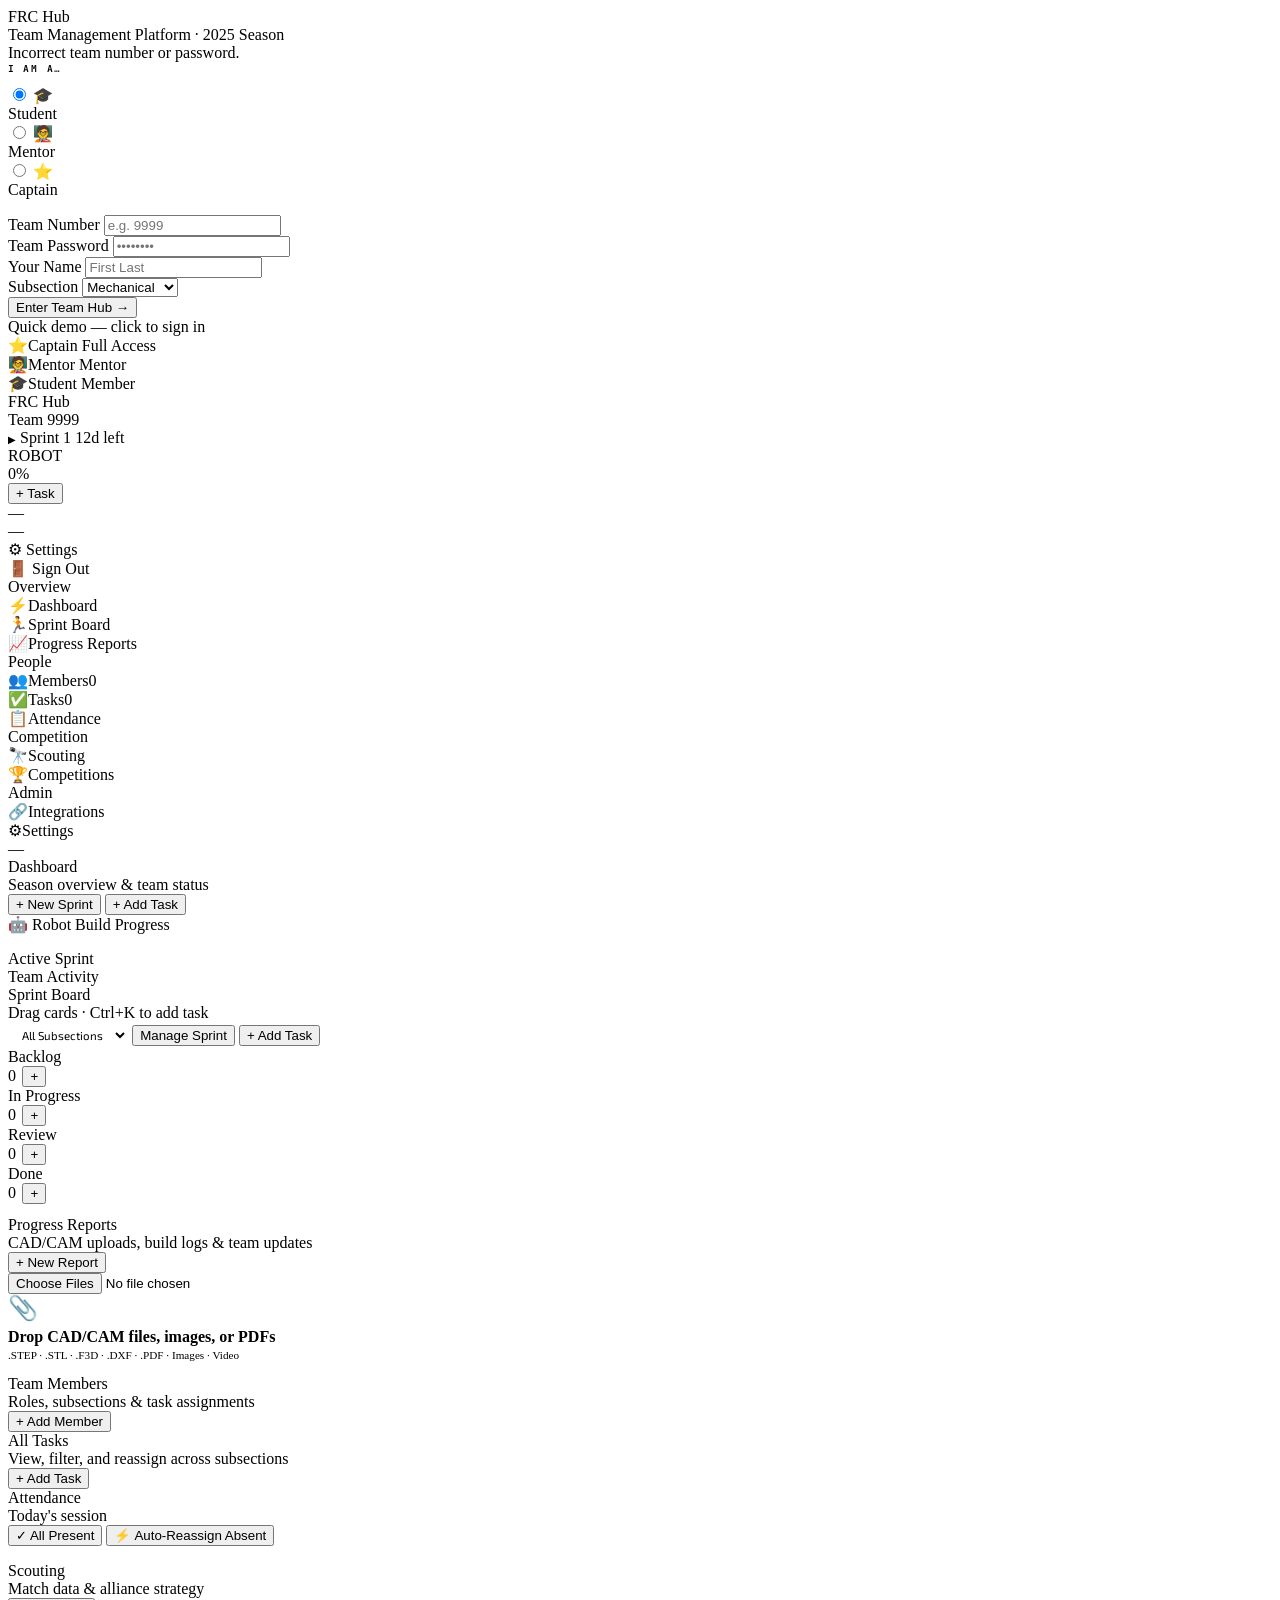
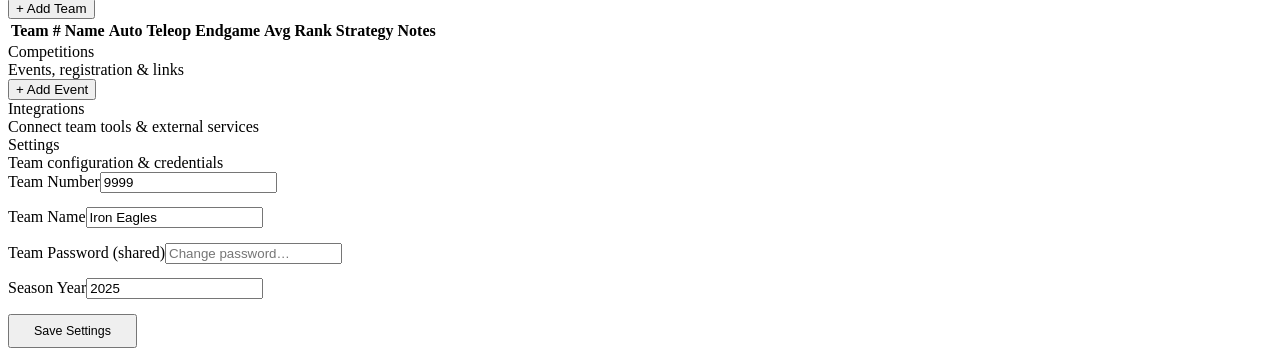
==== commit 72b264c0: "removed old unnessesary index.html file" ====
--- a/index.html
+++ b/index.html
@@ -4,583 +4,7 @@
 <meta charset="UTF-8"/><meta name="viewport" content="width=device-width,initial-scale=1"/>
 <title>FRC Team Hub</title>
 <link href="https://fonts.googleapis.com/css2?family=Exo+2:ital,wght@0,300;0,400;0,500;0,700;0,800;0,900;1,700&family=JetBrains+Mono:wght@400;500;700&display=swap" rel="stylesheet"/>
-<style>
-/* ════════════════════════════════════════════════
-   RESET & TOKENS
-════════════════════════════════════════════════ */
-*,*::before,*::after{box-sizing:border-box;margin:0;padding:0}
-:root{
-  --bg:#06080d;--s1:#0b0e16;--s2:#10141f;--s3:#161c2a;--s4:#1e2535;
-  --border:rgba(255,255,255,0.055);--border2:rgba(255,255,255,0.1);--border3:rgba(255,255,255,0.16);
-  --text:#cdd6f4;--text2:#a6adc8;--muted:#585b70;--muted2:#7f849c;
-  --red:#f38ba8;--redbg:rgba(243,139,168,0.12);--redbrd:rgba(243,139,168,0.25);
-  --blue:#89b4fa;--bluebg:rgba(137,180,250,0.1);--bluebrd:rgba(137,180,250,0.25);
-  --teal:#94e2d5;--tealbg:rgba(148,226,213,0.1);--tealbrd:rgba(148,226,213,0.25);
-  --yellow:#f9e2af;--yellowbg:rgba(249,226,175,0.1);--yellowbrd:rgba(249,226,175,0.25);
-  --orange:#fab387;--peach:#fab387;
-  --purple:#cba6f7;--purplebg:rgba(203,166,247,0.1);--purplebrd:rgba(203,166,247,0.25);
-  --pink:#f5c2e7;--green:#a6e3a1;--sky:#89dceb;--mauve:#cba6f7;
-  --accent:#f38ba8;
-  --r:6px;--r2:10px;
-  /* subsection colors */
-  --c-mech:#fab387;--c-cad:#89b4fa;--c-elec:#f9e2af;--c-soft:#f38ba8;
-  --c-biz:#cba6f7;--c-out:#89dceb;--c-med:#f5c2e7;--c-awd:#f9e2af;
-  --c-drv:#a6e3a1;--c-sco:#94e2d5;
-}
-html,body{height:100%;overflow:hidden;font-size:14px}
-body{font-family:'Exo 2',sans-serif;background:var(--bg);color:var(--text);display:flex;flex-direction:column}
-::-webkit-scrollbar{width:4px;height:4px}
-::-webkit-scrollbar-track{background:transparent}
-::-webkit-scrollbar-thumb{background:var(--s4);border-radius:2px}
-button{font-family:'Exo 2',sans-serif;cursor:pointer}
-input,select,textarea{font-family:'Exo 2',sans-serif}
-
-/* ════════════════════════════════════════════════
-   LOGIN SCREEN
-════════════════════════════════════════════════ */
-#loginScreen{
-  position:fixed;inset:0;z-index:9999;
-  background:var(--bg);
-  display:flex;align-items:center;justify-content:center;
-  padding:1rem;
-  overflow:auto;
-}
-.login-grid-bg{
-  position:fixed;inset:0;pointer-events:none;
-  background-image:
-    linear-gradient(var(--border) 1px,transparent 1px),
-    linear-gradient(90deg,var(--border) 1px,transparent 1px);
-  background-size:40px 40px;
-  mask-image:radial-gradient(ellipse 80% 80% at 50% 50%,black 30%,transparent 80%);
-}
-.login-glow{
-  position:fixed;top:20%;left:50%;transform:translateX(-50%);
-  width:700px;height:400px;
-  background:radial-gradient(ellipse,rgba(243,139,168,0.07) 0%,transparent 70%);
-  pointer-events:none;
-}
-.login-card{
-  background:var(--s2);
-  border:1px solid var(--border2);
-  border-radius:16px;
-  width:100%;max-width:460px;
-  padding:2.25rem 2rem;
-  position:relative;z-index:1;
-  box-shadow:0 32px 80px rgba(0,0,0,0.6),0 0 0 1px rgba(243,139,168,0.06);
-  animation:loginIn .4s ease both;
-}
-@keyframes loginIn{from{opacity:0;transform:translateY(20px)}to{opacity:1;transform:translateY(0)}}
-.login-header{text-align:center;margin-bottom:2rem}
-.login-logo{
-  font-family:'Exo 2',sans-serif;font-weight:900;font-size:2rem;
-  letter-spacing:-.02em;color:var(--red);line-height:1;
-}
-.login-logo span{color:var(--text)}
-.login-season{
-  font-family:'JetBrains Mono',monospace;font-size:.65rem;
-  color:var(--muted2);letter-spacing:.2em;text-transform:uppercase;margin-top:.3rem;
-}
-.login-divider-line{
-  height:1px;background:linear-gradient(90deg,transparent,var(--border2),transparent);
-  margin:1.5rem 0;
-}
-/* Role selector */
-.role-selector{display:grid;grid-template-columns:repeat(3,1fr);gap:.5rem;margin-bottom:1.5rem}
-.role-opt{
-  position:relative;
-  border:1px solid var(--border2);border-radius:var(--r);
-  padding:.75rem .5rem;text-align:center;cursor:pointer;
-  transition:all .2s;background:var(--s3);
-}
-.role-opt:hover{border-color:var(--border3);background:var(--s4)}
-.role-opt.selected{
-  border-color:var(--red);background:var(--redbg);
-}
-.role-opt input{position:absolute;opacity:0;pointer-events:none}
-.role-icon{font-size:1.4rem;margin-bottom:.3rem;display:block}
-.role-label{font-size:.72rem;font-weight:700;letter-spacing:.06em;text-transform:uppercase;color:var(--text2)}
-.role-opt.selected .role-label{color:var(--red)}
-
-/* form */
-.lf-field{margin-bottom:.9rem}
-.lf-field label{display:block;font-size:.62rem;font-weight:700;letter-spacing:.18em;text-transform:uppercase;color:var(--muted2);margin-bottom:.4rem}
-.lf-field input,.lf-field select{
-  width:100%;background:var(--s3);border:1px solid var(--border2);border-radius:var(--r);
-  padding:.65rem .85rem;font-size:.88rem;color:var(--text);
-  outline:none;transition:border-color .15s;-webkit-appearance:none;
-}
-.lf-field input:focus,.lf-field select:focus{border-color:var(--red)}
-.lf-field select option{background:#1a1e2e}
-.lf-field input::placeholder{color:var(--muted)}
-.lf-row{display:grid;grid-template-columns:1fr 1fr;gap:.75rem}
-.lf-hint{font-size:.68rem;color:var(--muted2);margin-top:.3rem}
-.login-btn{
-  width:100%;padding:.8rem;border:none;border-radius:var(--r);
-  font-family:'Exo 2',sans-serif;font-weight:800;font-size:.85rem;
-  letter-spacing:.12em;text-transform:uppercase;
-  background:var(--red);color:var(--bg);cursor:pointer;
-  transition:all .15s;margin-top:.5rem;
-  box-shadow:0 4px 20px rgba(243,139,168,0.25);
-}
-.login-btn:hover{background:#ff9bb5;box-shadow:0 6px 28px rgba(243,139,168,0.35)}
-.login-err{
-  background:var(--redbg);border:1px solid var(--redbrd);border-radius:var(--r);
-  padding:.5rem .75rem;font-size:.75rem;color:var(--red);
-  text-align:center;display:none;margin-bottom:.75rem;
-}
-.login-err.show{display:block}
-.demo-section{margin-top:1.5rem}
-.demo-title{font-size:.6rem;font-weight:700;letter-spacing:.2em;text-transform:uppercase;color:var(--muted);margin-bottom:.6rem;text-align:center}
-.demo-chips{display:flex;flex-wrap:wrap;gap:.4rem;justify-content:center}
-.demo-chip{
-  background:var(--s3);border:1px solid var(--border2);border-radius:20px;
-  padding:.3rem .75rem;font-size:.68rem;font-weight:600;color:var(--text2);
-  cursor:pointer;transition:all .15s;display:flex;align-items:center;gap:.4rem;
-}
-.demo-chip:hover{border-color:var(--red);color:var(--red);background:var(--redbg)}
-.demo-chip .dc-badge{font-size:.55rem;padding:.1rem .35rem;border-radius:3px;font-weight:700;text-transform:uppercase}
-
-/* ════════════════════════════════════════════════
-   APP SHELL
-════════════════════════════════════════════════ */
-#appShell{display:none;flex-direction:column;height:100%;overflow:hidden}
-
-/* ── TOPBAR ── */
-.topbar{
-  height:50px;background:var(--s1);border-bottom:1px solid var(--border);
-  display:flex;align-items:center;justify-content:space-between;
-  padding:0 1.1rem;flex-shrink:0;z-index:200;gap:.6rem;
-}
-.tb-left{display:flex;align-items:center;gap:.75rem;flex:1;min-width:0}
-.tb-logo{
-  font-family:'Exo 2',sans-serif;font-weight:900;font-size:1.1rem;
-  letter-spacing:-.01em;color:var(--red);white-space:nowrap;flex-shrink:0;
-}
-.tb-logo span{color:var(--text)}
-.tb-team{
-  font-family:'JetBrains Mono',monospace;font-size:.68rem;
-  color:var(--muted2);white-space:nowrap;
-}
-.tb-sprint-pill{
-  display:flex;align-items:center;gap:.4rem;
-  background:var(--redbg);border:1px solid var(--redbrd);
-  border-radius:20px;padding:.2rem .7rem;cursor:pointer;
-  transition:all .15s;flex-shrink:0;
-}
-.tb-sprint-pill:hover{background:rgba(243,139,168,.18)}
-.tb-sprint-name{font-family:'Exo 2',sans-serif;font-size:.7rem;font-weight:700;color:var(--red);letter-spacing:.04em}
-.tb-sprint-days{font-size:.62rem;color:var(--muted2)}
-.tb-right{display:flex;align-items:center;gap:.5rem;flex-shrink:0}
-.robot-wrap{display:flex;align-items:center;gap:.5rem}
-.robot-label{font-size:.62rem;color:var(--muted2);white-space:nowrap;font-family:'JetBrains Mono',monospace}
-.robot-bar{width:100px;height:5px;background:var(--s4);border-radius:3px;overflow:hidden}
-.robot-fill{height:100%;background:linear-gradient(90deg,var(--teal),var(--blue));border-radius:3px;transition:width .6s ease}
-.robot-pct{font-family:'JetBrains Mono',monospace;font-size:.72rem;font-weight:700;color:var(--teal);white-space:nowrap}
-.tb-btn{
-  background:var(--s3);border:1px solid var(--border2);color:var(--text2);
-  font-size:.65rem;font-weight:700;letter-spacing:.1em;text-transform:uppercase;
-  padding:.32rem .7rem;border-radius:var(--r);cursor:pointer;transition:all .15s;white-space:nowrap;
-}
-.tb-btn:hover{border-color:var(--border3);color:var(--text)}
-.tb-btn.accent{background:var(--red);color:var(--bg);border-color:var(--red)}
-.tb-btn.accent:hover{background:#ff9bb5}
-/* user avatar */
-.ua-wrap{position:relative}
-.ua{
-  width:30px;height:30px;border-radius:50%;
-  display:flex;align-items:center;justify-content:center;
-  font-weight:800;font-size:.7rem;cursor:pointer;
-  border:2px solid transparent;transition:border-color .15s;
-  flex-shrink:0;
-}
-.ua:hover{border-color:var(--border3)}
-.ua-menu{
-  position:absolute;top:calc(100% + 8px);right:0;
-  background:var(--s2);border:1px solid var(--border2);border-radius:var(--r2);
-  min-width:210px;z-index:600;
-  box-shadow:0 12px 40px rgba(0,0,0,.5);
-  display:none;overflow:hidden;
-}
-.ua-menu.open{display:block}
-.ua-menu-head{padding:.9rem 1rem;border-bottom:1px solid var(--border)}
-.ua-menu-name{font-weight:700;font-size:.88rem}
-.ua-menu-meta{font-size:.68rem;color:var(--muted2);margin-top:.15rem}
-.ua-menu-item{
-  display:flex;align-items:center;gap:.6rem;
-  padding:.55rem 1rem;font-size:.8rem;color:var(--text2);
-  cursor:pointer;transition:all .15s;
-}
-.ua-menu-item:hover{background:var(--s3);color:var(--text)}
-.ua-menu-item.danger:hover{color:var(--red);background:var(--redbg)}
-.ua-sep{height:1px;background:var(--border)}
-
-/* ── BODY ── */
-.app-body{display:flex;flex:1;overflow:hidden}
-
-/* ── SIDEBAR ── */
-.sidebar{
-  width:196px;background:var(--s1);border-right:1px solid var(--border);
-  display:flex;flex-direction:column;flex-shrink:0;overflow-y:auto;padding:.5rem 0;
-}
-.nav-group{
-  padding:.6rem .85rem .2rem;
-  font-family:'JetBrains Mono',monospace;
-  font-size:.55rem;font-weight:700;letter-spacing:.22em;text-transform:uppercase;color:var(--muted);
-}
-.nav-item{
-  display:flex;align-items:center;gap:.6rem;
-  padding:.48rem .85rem;margin:1px .35rem;border-radius:var(--r);
-  cursor:pointer;font-size:.82rem;font-weight:500;color:var(--muted2);
-  transition:all .15s;position:relative;
-}
-.nav-item:hover{background:rgba(255,255,255,.04);color:var(--text)}
-.nav-item.active{background:var(--redbg);color:var(--text)}
-.nav-item.active::before{
-  content:'';position:absolute;left:0;top:25%;bottom:25%;
-  width:2px;background:var(--red);border-radius:0 2px 2px 0;
-}
-.nav-item .ni-icon{font-size:.95rem;flex-shrink:0;width:18px;text-align:center}
-.nav-badge{
-  margin-left:auto;font-family:'JetBrains Mono',monospace;
-  font-size:.58rem;font-weight:700;
-  background:var(--s4);border-radius:10px;
-  padding:.1rem .45rem;color:var(--muted2);
-}
-.nav-item.locked{opacity:.35;pointer-events:none}
-.sidebar-footer{
-  margin-top:auto;padding:.75rem .85rem;
-  border-top:1px solid var(--border);
-}
-.sf-role{
-  font-family:'JetBrains Mono',monospace;font-size:.62rem;
-  color:var(--muted2);display:flex;align-items:center;gap:.4rem;
-}
-.sf-dot{width:6px;height:6px;border-radius:50%}
-
-/* ── MAIN ── */
-.main-area{flex:1;overflow:hidden;display:flex;flex-direction:column}
-.page{display:none;flex:1;overflow-y:auto;padding:1.4rem}
-.page.active{display:flex;flex-direction:column}
-.ph{display:flex;align-items:flex-start;justify-content:space-between;margin-bottom:1.25rem;gap:1rem;flex-wrap:wrap}
-.ph-left .ph-title{font-family:'Exo 2',sans-serif;font-weight:800;font-size:1.4rem;letter-spacing:-.01em}
-.ph-left .ph-sub{font-size:.78rem;color:var(--muted2);margin-top:.2rem}
-.ph-actions{display:flex;gap:.5rem;flex-wrap:wrap;align-items:flex-start}
-
-/* ── GRID UTILS ── */
-.g2{display:grid;grid-template-columns:1fr 1fr;gap:1rem}
-.g3{display:grid;grid-template-columns:repeat(3,1fr);gap:.85rem}
-.g4{display:grid;grid-template-columns:repeat(4,1fr);gap:.75rem}
-@media(max-width:1000px){.g3{grid-template-columns:1fr 1fr}.g4{grid-template-columns:1fr 1fr}}
-@media(max-width:680px){.g2,.g3,.g4{grid-template-columns:1fr}}
-
-/* ── CARD ── */
-.card{background:var(--s2);border:1px solid var(--border);border-radius:var(--r2);padding:1rem}
-.card-h{
-  font-family:'Exo 2',sans-serif;font-weight:700;font-size:.82rem;
-  display:flex;align-items:center;gap:.5rem;margin-bottom:.85rem;color:var(--text2);
-  letter-spacing:.03em;text-transform:uppercase;
-}
-
-/* ── STAT CARDS ── */
-.stat-card{
-  background:var(--s2);border:1px solid var(--border);border-radius:var(--r2);
-  padding:.9rem 1rem;overflow:hidden;position:relative;
-}
-.stat-card::after{
-  content:'';position:absolute;bottom:0;left:0;right:0;height:2px;
-  background:var(--sc-color,var(--red));
-}
-.sc-num{font-family:'Exo 2',sans-serif;font-weight:900;font-size:1.9rem;line-height:1;color:var(--text)}
-.sc-lbl{font-size:.65rem;color:var(--muted2);margin-top:.3rem;text-transform:uppercase;letter-spacing:.08em;font-weight:600}
-.sc-note{font-size:.7rem;color:var(--muted);margin-top:.35rem}
-
-/* ── PROGRESS ROW ── */
-.prog-row{display:flex;align-items:center;gap:.7rem;margin-bottom:.5rem}
-.prog-name{font-size:.78rem;font-weight:600;min-width:100px;flex-shrink:0}
-.prog-bar{flex:1;height:6px;background:var(--s4);border-radius:3px;overflow:hidden}
-.prog-fill{height:100%;border-radius:3px;transition:width .6s ease}
-.prog-pct{font-family:'JetBrains Mono',monospace;font-size:.68rem;font-weight:700;min-width:32px;text-align:right;color:var(--muted2)}
-
-/* ── TEAM ACTIVITY ROW ── */
-.act-row{
-  display:flex;align-items:center;gap:.7rem;
-  background:var(--s3);border:1px solid var(--border);border-radius:var(--r);
-  padding:.55rem .75rem;margin-bottom:.4rem;
-}
-.act-dot{width:7px;height:7px;border-radius:50%;flex-shrink:0}
-.act-name{font-size:.8rem;font-weight:600;min-width:100px;flex-shrink:0}
-.act-bar{flex:1;height:4px;background:var(--s4);border-radius:2px;overflow:hidden}
-.act-fill{height:100%;border-radius:2px;transition:width .6s ease}
-.act-stats{font-family:'JetBrains Mono',monospace;font-size:.62rem;color:var(--muted2);white-space:nowrap}
-
-/* ── SPRINT BOARD ── */
-.board{
-  display:flex;gap:1px;flex:1;overflow-x:auto;
-  background:var(--border);border:1px solid var(--border);
-  border-radius:var(--r2);min-height:380px;
-}
-.bcol{display:flex;flex-direction:column;min-width:230px;flex:1;background:var(--bg);overflow:hidden}
-.bcol-hd{
-  display:flex;align-items:center;justify-content:space-between;
-  padding:.7rem .85rem;flex-shrink:0;border-bottom:1px solid var(--border);
-}
-.bcol-title{
-  font-family:'Exo 2',sans-serif;font-weight:700;font-size:.7rem;
-  letter-spacing:.14em;text-transform:uppercase;
-  display:flex;align-items:center;gap:.45rem;
-}
-.bcol-dot{width:7px;height:7px;border-radius:50%;flex-shrink:0}
-.bcol-cnt{
-  font-family:'JetBrains Mono',monospace;font-size:.62rem;
-  background:var(--s4);border:1px solid var(--border);
-  padding:.1rem .45rem;border-radius:10px;color:var(--muted2);
-}
-.bcol-add{background:none;border:none;color:var(--muted);cursor:pointer;font-size:1.1rem;line-height:1;transition:color .15s}
-.bcol-add:hover{color:var(--text)}
-.bcol-cards{flex:1;overflow-y:auto;padding:.45rem;display:flex;flex-direction:column;gap:.4rem}
-
-/* ── TASK CARD ── */
-.tcard{
-  background:var(--s2);border:1px solid var(--border);border-radius:var(--r);
-  padding:.75rem .8rem;cursor:grab;transition:all .15s;
-  position:relative;overflow:hidden;user-select:none;
-}
-.tcard::before{content:'';position:absolute;left:0;top:0;bottom:0;width:3px;background:var(--tc-c,#444)}
-.tcard:hover{border-color:var(--border2);box-shadow:0 4px 16px rgba(0,0,0,.3)}
-.tcard.dragging{opacity:.45;transform:rotate(1.5deg);cursor:grabbing}
-.tc-sub{font-family:'JetBrains Mono',monospace;font-size:.58rem;font-weight:700;letter-spacing:.12em;text-transform:uppercase;color:var(--tc-c);margin-bottom:.35rem}
-.tc-title{font-size:.82rem;font-weight:500;line-height:1.4;margin-bottom:.45rem}
-.tc-who{font-size:.65rem;color:var(--muted2);margin-bottom:.4rem;display:flex;align-items:center;gap:.3rem}
-.tc-foot{display:flex;align-items:center;justify-content:space-between;gap:.4rem}
-.tc-pts{
-  font-family:'JetBrains Mono',monospace;font-size:.62rem;font-weight:700;
-  background:var(--s4);border:1px solid var(--border);
-  padding:.1rem .4rem;border-radius:3px;color:var(--muted2);
-}
-.tc-pri{font-family:'JetBrains Mono',monospace;font-size:.58rem;font-weight:700;padding:.1rem .4rem;border-radius:3px;text-transform:uppercase;letter-spacing:.06em}
-.pri-h{background:var(--redbg);color:var(--red);border:1px solid var(--redbrd)}
-.pri-m{background:var(--yellowbg);color:var(--yellow);border:1px solid var(--yellowbrd)}
-.pri-l{background:var(--tealbg);color:var(--teal);border:1px solid var(--tealbrd)}
-.tc-acts{display:none;position:absolute;top:.4rem;right:.4rem;gap:.2rem}
-.tcard:hover .tc-acts{display:flex}
-.tc-ab{background:var(--s3);border:1px solid var(--border);color:var(--muted2);font-size:.6rem;padding:.15rem .35rem;border-radius:2px;cursor:pointer;transition:all .1s}
-.tc-ab:hover{color:var(--text);border-color:var(--border2)}
-.drop-z{min-height:48px;border-radius:4px;border:2px dashed transparent;transition:all .15s;flex-shrink:0}
-.drop-z.active{border-color:rgba(243,139,168,.5);background:rgba(243,139,168,.04)}
-
-/* ── REPORTS ── */
-.report-card{
-  background:var(--s2);border:1px solid var(--border);border-radius:var(--r2);
-  padding:1rem;transition:border-color .15s;
-}
-.report-card:hover{border-color:var(--border2)}
-.rc-hd{display:flex;align-items:flex-start;justify-content:space-between;margin-bottom:.65rem;gap:.5rem}
-.rc-title{font-size:.88rem;font-weight:700}
-.rc-meta{font-size:.65rem;color:var(--muted2);margin-top:.15rem}
-.rc-badge{
-  font-family:'JetBrains Mono',monospace;font-size:.58rem;font-weight:700;
-  padding:.2rem .55rem;border-radius:3px;text-transform:uppercase;letter-spacing:.06em;
-  white-space:nowrap;flex-shrink:0;
-}
-.rc-body{font-size:.8rem;color:var(--text2);line-height:1.65;margin-bottom:.75rem}
-.rc-files{display:flex;flex-wrap:wrap;gap:.35rem}
-.rc-file{
-  display:flex;align-items:center;gap:.3rem;
-  background:var(--s3);border:1px solid var(--border);border-radius:4px;
-  padding:.28rem .6rem;font-size:.65rem;color:var(--muted2);cursor:pointer;transition:all .15s;
-}
-.rc-file:hover{border-color:var(--border2);color:var(--text)}
-.upload-zone{
-  border:2px dashed var(--border2);border-radius:var(--r2);
-  padding:1.75rem;text-align:center;cursor:pointer;transition:all .2s;
-  color:var(--muted2);font-size:.8rem;margin-bottom:1rem;
-}
-.upload-zone:hover{border-color:var(--blue);color:var(--text);background:var(--bluebg)}
-.upload-zone input{display:none}
-
-/* ── MEMBERS ── */
-.member-card{
-  background:var(--s2);border:1px solid var(--border);border-radius:var(--r2);
-  padding:.9rem;transition:border-color .15s;
-}
-.member-card:hover{border-color:var(--border2)}
-.mc-top{display:flex;align-items:center;gap:.65rem;margin-bottom:.55rem}
-.mc-av{
-  width:38px;height:38px;border-radius:50%;
-  display:flex;align-items:center;justify-content:center;
-  font-weight:800;font-size:.88rem;flex-shrink:0;
-}
-.mc-name{font-size:.88rem;font-weight:700}
-.mc-role{font-size:.68rem;color:var(--muted2)}
-.mc-teams{display:flex;flex-wrap:wrap;gap:.3rem;margin-bottom:.5rem}
-.mc-t{
-  font-family:'JetBrains Mono',monospace;font-size:.58rem;font-weight:700;
-  padding:.15rem .5rem;border-radius:3px;text-transform:uppercase;letter-spacing:.04em;
-  background:var(--s4);border:1px solid var(--border);color:var(--muted2);
-}
-.mc-foot{display:flex;align-items:center;justify-content:space-between}
-.mc-status{display:flex;align-items:center;gap:.35rem;font-size:.7rem;color:var(--muted2)}
-.mc-sdot{width:6px;height:6px;border-radius:50%}
-.absent-tag{
-  font-family:'JetBrains Mono',monospace;font-size:.58rem;font-weight:700;
-  background:var(--redbg);border:1px solid var(--redbrd);color:var(--red);
-  padding:.15rem .45rem;border-radius:3px;text-transform:uppercase;
-}
-
-/* ── ATTENDANCE ── */
-.att-grid{display:grid;grid-template-columns:repeat(auto-fill,minmax(150px,1fr));gap:.5rem}
-.att-card{
-  background:var(--s3);border:1px solid var(--border);border-radius:var(--r);
-  padding:.6rem .75rem;display:flex;align-items:center;gap:.55rem;
-  cursor:pointer;transition:all .15s;
-}
-.att-card.present{border-color:var(--tealbrd);background:var(--tealbg)}
-.att-card.absent{border-color:var(--redbrd);background:var(--redbg)}
-.att-dot{width:7px;height:7px;border-radius:50%;flex-shrink:0}
-.att-name{font-size:.78rem;font-weight:600}
-.att-role{font-size:.62rem;color:var(--muted2)}
-
-/* ── SCOUT TABLE ── */
-.tbl{width:100%;border-collapse:collapse;font-size:.78rem}
-.tbl th{
-  background:var(--s3);padding:.55rem .75rem;text-align:left;
-  font-family:'JetBrains Mono',monospace;font-size:.58rem;font-weight:700;
-  letter-spacing:.12em;text-transform:uppercase;color:var(--muted2);
-  border-bottom:1px solid var(--border);
-}
-.tbl td{padding:.5rem .75rem;border-bottom:1px solid var(--border);vertical-align:middle}
-.tbl tr:last-child td{border-bottom:none}
-.tbl tr:hover td{background:rgba(255,255,255,.018)}
-.rank-pill{
-  font-family:'JetBrains Mono',monospace;font-weight:700;font-size:.68rem;
-  padding:.15rem .45rem;border-radius:3px;
-}
-
-/* ── COMP CARDS ── */
-.comp-card{
-  background:var(--s2);border:1px solid var(--border);border-radius:var(--r2);
-  padding:1rem;transition:border-color .15s;display:flex;flex-direction:column;gap:.6rem;
-}
-.comp-card:hover{border-color:var(--border2)}
-.comp-name{font-size:.92rem;font-weight:700}
-.comp-meta{font-size:.72rem;color:var(--muted2);display:flex;flex-wrap:wrap;gap:.5rem}
-.comp-st{font-family:'JetBrains Mono',monospace;font-size:.6rem;font-weight:700;padding:.2rem .55rem;border-radius:3px;text-transform:uppercase}
-.st-reg{background:var(--tealbg);color:var(--teal);border:1px solid var(--tealbrd)}
-.st-open{background:var(--bluebg);color:var(--blue);border:1px solid var(--bluebrd)}
-.st-closed{background:var(--s4);color:var(--muted2);border:1px solid var(--border)}
-
-/* ── INTEGRATION ROW ── */
-.int-row{
-  display:flex;align-items:center;gap:.85rem;
-  background:var(--s2);border:1px solid var(--border);border-radius:var(--r2);
-  padding:.75rem 1rem;margin-bottom:.5rem;transition:border-color .15s;
-}
-.int-row:hover{border-color:var(--border2)}
-.int-icon{font-size:1.3rem;flex-shrink:0}
-.int-info{flex:1;min-width:0}
-.int-name{font-size:.85rem;font-weight:700}
-.int-desc{font-size:.68rem;color:var(--muted2);margin-top:.1rem}
-.int-st{
-  font-family:'JetBrains Mono',monospace;font-size:.6rem;font-weight:700;
-  padding:.18rem .5rem;border-radius:3px;text-transform:uppercase;white-space:nowrap;
-}
-.int-on{background:var(--tealbg);color:var(--teal);border:1px solid var(--tealbrd)}
-.int-off{background:var(--s4);color:var(--muted2);border:1px solid var(--border)}
-
-/* ── MODAL ── */
-.overlay{
-  position:fixed;inset:0;z-index:800;background:rgba(0,0,0,.72);
-  display:flex;align-items:center;justify-content:center;padding:1rem;
-  opacity:0;pointer-events:none;transition:opacity .2s;
-}
-.overlay.open{opacity:1;pointer-events:all}
-.modal{
-  background:var(--s2);border:1px solid var(--border2);border-radius:12px;
-  width:100%;max-width:490px;padding:1.6rem;
-  transform:translateY(10px);transition:transform .2s;
-  max-height:90vh;overflow-y:auto;
-}
-.overlay.open .modal{transform:translateY(0)}
-.modal h2{font-family:'Exo 2',sans-serif;font-weight:800;font-size:1.1rem;margin-bottom:1.25rem;letter-spacing:-.01em}
-.mf{margin-bottom:.9rem}
-.mf label{display:block;font-family:'JetBrains Mono',monospace;font-size:.58rem;font-weight:700;letter-spacing:.18em;text-transform:uppercase;color:var(--muted2);margin-bottom:.38rem}
-.mf input,.mf select,.mf textarea{
-  width:100%;background:var(--s3);border:1px solid var(--border2);border-radius:var(--r);
-  padding:.6rem .85rem;font-family:'Exo 2',sans-serif;font-size:.85rem;color:var(--text);
-  outline:none;transition:border-color .15s;-webkit-appearance:none;
-}
-.mf input:focus,.mf select:focus,.mf textarea:focus{border-color:var(--red)}
-.mf textarea{resize:vertical;min-height:80px}
-.mf select option{background:#1a1e2e}
-.mf-row{display:grid;grid-template-columns:1fr 1fr;gap:.75rem}
-.mb-row{display:flex;gap:.6rem;margin-top:1.25rem}
-.mb{flex:1;padding:.65rem;border:none;border-radius:var(--r);font-family:'Exo 2',sans-serif;font-weight:800;font-size:.75rem;letter-spacing:.1em;text-transform:uppercase;cursor:pointer;transition:all .15s}
-.mb-primary{background:var(--red);color:var(--bg)}
-.mb-primary:hover{background:#ff9bb5}
-.mb-cancel{background:var(--s3);color:var(--muted2);border:1px solid var(--border)}
-.mb-cancel:hover{color:var(--text);border-color:var(--border2)}
-.mb-danger{background:var(--redbg);color:var(--red);border:1px solid var(--redbrd)}
-.mb-danger:hover{background:rgba(243,139,168,.22)}
-
-/* ── SUBBAR FILTER ── */
-.subbar{display:flex;gap:.35rem;flex-wrap:wrap;margin-bottom:1rem}
-.sp{
-  display:flex;align-items:center;gap:.35rem;
-  padding:.28rem .65rem;border-radius:3px;border:1px solid transparent;
-  font-family:'JetBrains Mono',monospace;font-size:.6rem;font-weight:700;
-  letter-spacing:.08em;text-transform:uppercase;cursor:pointer;transition:all .15s;
-  background:rgba(255,255,255,.03);color:var(--muted2);
-}
-.sp .sp-d{width:5px;height:5px;border-radius:50%;background:var(--sp-c);flex-shrink:0}
-.sp:hover{background:rgba(255,255,255,.06);color:var(--text)}
-.sp.on{background:rgba(var(--sp-rgb),.12);border-color:rgba(var(--sp-rgb),.4);color:var(--sp-c)}
-.sp-all{
-  padding:.28rem .65rem;border-radius:3px;border:1px solid var(--border2);
-  font-family:'JetBrains Mono',monospace;font-size:.6rem;font-weight:700;
-  letter-spacing:.08em;text-transform:uppercase;cursor:pointer;transition:all .15s;
-  background:rgba(255,255,255,.05);color:var(--text);
-}
-.sp-all:hover,.sp-all.on{background:rgba(255,255,255,.1);border-color:var(--border3)}
-
-/* ── TOAST ── */
-.toast{
-  position:fixed;bottom:1.25rem;right:1.25rem;z-index:9990;
-  background:var(--s3);border:1px solid var(--border2);border-radius:var(--r);
-  padding:.6rem 1rem;font-size:.78rem;color:var(--text);
-  box-shadow:0 8px 32px rgba(0,0,0,.45);
-  transform:translateY(8px);opacity:0;transition:all .22s;pointer-events:none;
-  font-weight:500;
-}
-.toast.show{transform:translateY(0);opacity:1}
-.toast.ok{border-color:var(--tealbrd);background:var(--tealbg)}
-.toast.warn{border-color:var(--yellowbrd);background:var(--yellowbg)}
-
-/* ── MISC ── */
-.sec-lbl{
-  font-family:'JetBrains Mono',monospace;font-weight:700;font-size:.6rem;
-  letter-spacing:.18em;text-transform:uppercase;color:var(--muted);
-  margin-bottom:.65rem;margin-top:1.1rem;
-}
-.sec-lbl:first-child{margin-top:0}
-.chip{
-  display:inline-flex;align-items:center;gap:.3rem;
-  background:var(--s3);border:1px solid var(--border);border-radius:3px;
-  padding:.2rem .55rem;font-family:'JetBrains Mono',monospace;font-size:.62rem;font-weight:700;
-  letter-spacing:.05em;color:var(--muted2);
-}
-.empty{
-  text-align:center;padding:2.5rem;color:var(--muted);font-size:.8rem;
-  border:1px dashed var(--border);border-radius:var(--r2);
-}
-.badge{font-family:'JetBrains Mono',monospace;font-size:.6rem;font-weight:700;padding:.15rem .45rem;border-radius:3px}
-.access-wall{
-  display:flex;flex-direction:column;align-items:center;justify-content:center;
-  flex:1;padding:4rem 2rem;text-align:center;
-}
-.aw-icon{font-size:2.5rem;margin-bottom:1rem}
-.aw-title{font-family:'Exo 2',sans-serif;font-weight:800;font-size:1.25rem;color:var(--red);margin-bottom:.5rem}
-.aw-sub{font-size:.82rem;color:var(--muted2)}
-</style>
+<link rel="stylesheet" href="styles.css"/>
 </head>
 <body>
 
@@ -757,7 +181,7 @@
 <!-- ── DASHBOARD ── -->
 <div class="page active" id="page-dashboard">
   <div class="ph">
-    <div class="ph-left"><div class="ph-title">Dashboard</div><div class="ph-sub">Season overview & team status</div></div>
+    <div class="ph-left"><div class="ph-title">Dashboard</div><div class="ph-sub">Season overview &amp; team status</div></div>
     <div class="ph-actions">
       <button class="tb-btn" onclick="openModal('sprint')">+ New Sprint</button>
       <button class="tb-btn accent" onclick="openModal('task')">+ Add Task</button>
@@ -829,7 +253,7 @@
 <!-- ── PROGRESS REPORTS ── -->
 <div class="page" id="page-progress">
   <div class="ph">
-    <div class="ph-left"><div class="ph-title">Progress Reports</div><div class="ph-sub">CAD/CAM uploads, build logs & team updates</div></div>
+    <div class="ph-left"><div class="ph-title">Progress Reports</div><div class="ph-sub">CAD/CAM uploads, build logs &amp; team updates</div></div>
     <div class="ph-actions"><button class="tb-btn accent" onclick="openModal('report')">+ New Report</button></div>
   </div>
   <div class="upload-zone" onclick="document.getElementById('fileUp').click()">
@@ -845,7 +269,7 @@
 <!-- ── MEMBERS ── -->
 <div class="page" id="page-members">
   <div class="ph">
-    <div class="ph-left"><div class="ph-title">Team Members</div><div class="ph-sub">Roles, subsections & task assignments</div></div>
+    <div class="ph-left"><div class="ph-title">Team Members</div><div class="ph-sub">Roles, subsections &amp; task assignments</div></div>
     <div class="ph-actions"><button class="tb-btn accent" onclick="openModal('member')">+ Add Member</button></div>
   </div>
   <div class="subbar" id="memberSubbar"></div>
@@ -878,7 +302,7 @@
 <!-- ── SCOUTING ── -->
 <div class="page" id="page-scouting">
   <div class="ph">
-    <div class="ph-left"><div class="ph-title">Scouting</div><div class="ph-sub">Match data & alliance strategy</div></div>
+    <div class="ph-left"><div class="ph-title">Scouting</div><div class="ph-sub">Match data &amp; alliance strategy</div></div>
     <div class="ph-actions"><button class="tb-btn accent" onclick="openModal('scout')">+ Add Team</button></div>
   </div>
   <div class="card" style="overflow:auto">
@@ -892,7 +316,7 @@
 <!-- ── COMPETITIONS ── -->
 <div class="page" id="page-competitions">
   <div class="ph">
-    <div class="ph-left"><div class="ph-title">Competitions</div><div class="ph-sub">Events, registration & links</div></div>
+    <div class="ph-left"><div class="ph-title">Competitions</div><div class="ph-sub">Events, registration &amp; links</div></div>
     <div class="ph-actions"><button class="tb-btn accent" onclick="openModal('comp')">+ Add Event</button></div>
   </div>
   <div class="g2" id="compsGrid"></div>
@@ -901,7 +325,7 @@
 <!-- ── INTEGRATIONS ── -->
 <div class="page" id="page-integrations">
   <div class="ph">
-    <div class="ph-left"><div class="ph-title">Integrations</div><div class="ph-sub">Connect team tools & external services</div></div>
+    <div class="ph-left"><div class="ph-title">Integrations</div><div class="ph-sub">Connect team tools &amp; external services</div></div>
   </div>
   <div id="intList"></div>
 </div>
@@ -909,7 +333,7 @@
 <!-- ── SETTINGS ── -->
 <div class="page" id="page-settings">
   <div class="ph">
-    <div class="ph-left"><div class="ph-title">Settings</div><div class="ph-sub">Team configuration & credentials</div></div>
+    <div class="ph-left"><div class="ph-title">Settings</div><div class="ph-sub">Team configuration &amp; credentials</div></div>
   </div>
   <div style="max-width:460px;display:flex;flex-direction:column;gap:.9rem">
     <div class="mf"><label>Team Number</label><input id="setTeamNum" type="number" value="9999"/></div>
@@ -931,888 +355,6 @@
 
 <div class="toast" id="toast"></div>
 
-<script>
-// ═══════════════════════════════════════════════════════════
-//  CONSTANTS
-// ═══════════════════════════════════════════════════════════
-const SUBS = [
-  {key:'Mechanical', color:'#fab387', rgb:'250,179,135'},
-  {key:'Design/CAD', color:'#89b4fa', rgb:'137,180,250'},
-  {key:'Electrical', color:'#f9e2af', rgb:'249,226,175'},
-  {key:'Software',   color:'#f38ba8', rgb:'243,139,168'},
-  {key:'Business',   color:'#cba6f7', rgb:'203,166,247'},
-  {key:'Outreach',   color:'#89dceb', rgb:'137,220,235'},
-  {key:'Media',      color:'#f5c2e7', rgb:'245,194,231'},
-  {key:'Awards',     color:'#f9e2af', rgb:'249,226,175'},
-  {key:'Drive Team', color:'#a6e3a1', rgb:'166,227,161'},
-  {key:'Scouting',   color:'#94e2d5', rgb:'148,226,213'},
-];
-const SC = Object.fromEntries(SUBS.map(s=>[s.key,s.color]));
-
-const ROLES = {
-  captain:  {label:'Captain',  color:'#f38ba8', canEdit:true,  canAdmin:true},
-  mentor:   {label:'Mentor',   color:'#cba6f7', canEdit:true,  canAdmin:false},
-  student:  {label:'Student',  color:'#94e2d5', canEdit:true,  canAdmin:false},
-};
-
-const PAGE_ACCESS = {
-  dashboard:    ['captain','mentor','student'],
-  sprint:       ['captain','mentor','student'],
-  progress:     ['captain','mentor','student'],
-  members:      ['captain','mentor'],
-  tasks:        ['captain','mentor','student'],
-  attendance:   ['captain','mentor'],
-  scouting:     ['captain','mentor','student'],
-  competitions: ['captain','mentor','student'],
-  integrations: ['captain','mentor'],
-  settings:     ['captain'],
-};
-
-// ═══════════════════════════════════════════════════════════
-//  STATE
-// ═══════════════════════════════════════════════════════════
-const TEAM_PASSWORD = 'frc2025'; // default shared password
-let S = {
-  user: null,
-  sprint: {name:'Build Season · Sprint 1', end: Date.now()+12*864e5},
-  tasks: [],
-  members: [],
-  reports: [],
-  scouts: [],
-  comps: [],
-  files: [],
-  integrations: [
-    {name:'Slack',           icon:'💬', desc:'Team messaging & channel notifications', on:false,  url:'https://slack.com'},
-    {name:'The Blue Alliance',icon:'🔵',desc:'Competition data, rankings & match results',on:true, url:'https://thebluealliance.com'},
-    {name:'GitHub',          icon:'🐙', desc:'Code repos & version control',            on:true,  url:'https://github.com'},
-    {name:'Onshape',         icon:'📐', desc:'Cloud CAD collaboration & file sharing',  on:false, url:'https://onshape.com'},
-    {name:'Google Drive',    icon:'📁', desc:'File storage & shared documents',         on:true,  url:'https://drive.google.com'},
-    {name:'Chief Delphi',    icon:'🤖', desc:'FRC community forum & resources',         on:false, url:'https://chiefdelphi.com'},
-    {name:'FIRST Inspires',  icon:'🏆', desc:'Official event registration & team info', on:true,  url:'https://firstinspires.org'},
-  ],
-  settings:{teamNum:'9999',teamName:'Iron Eagles',year:'2025',password:TEAM_PASSWORD},
-  nid:1,
-};
-
-// Seed members
-[
-  {name:'Alex Chen',    role:'student', teams:['Design/CAD'],  absent:false},
-  {name:'Jordan Lee',   role:'student', teams:['Mechanical'],  absent:false},
-  {name:'Sam Rivera',   role:'student', teams:['Software'],    absent:true},
-  {name:'Taylor Kim',   role:'student', teams:['Electrical'],  absent:false},
-  {name:'Morgan Patel', role:'student', teams:['Mechanical'],  absent:false},
-  {name:'Casey Wu',     role:'student', teams:['Drive Team'],  absent:false},
-  {name:'Riley Brown',  role:'student', teams:['Scouting'],    absent:true},
-  {name:'Jamie Ortiz',  role:'student', teams:['Media'],       absent:false},
-  {name:'Drew Nguyen',  role:'student', teams:['Business'],    absent:false},
-  {name:'Quinn Adams',  role:'student', teams:['Outreach'],    absent:false},
-  {name:'Blake Torres', role:'student', teams:['Software'],    absent:false},
-  {name:'Sage Miller',  role:'student', teams:['Awards'],      absent:false},
-].forEach(m=>{
-  S.members.push({id:S.nid++,...m,
-    av:m.name.split(' ').map(w=>w[0]).join(''),
-    avColor:SUBS.find(s=>m.teams.includes(s.key))?.color||'#585b70'
-  });
-});
-
-// Seed tasks
-[
-  {title:'Model intake mechanism v2',  sub:'Design/CAD',  pri:'h',pts:8, col:'inprog', who:'Alex Chen'},
-  {title:'Design elevator carriage',   sub:'Design/CAD',  pri:'h',pts:13,col:'backlog',who:'Alex Chen'},
-  {title:'Drivetrain frame assembly',  sub:'Mechanical',  pri:'h',pts:13,col:'done',   who:'Jordan Lee'},
-  {title:'Mill arm pivot plates',      sub:'Mechanical',  pri:'h',pts:8, col:'inprog', who:'Morgan Patel'},
-  {title:'Fabricate shooter housing',  sub:'Mechanical',  pri:'m',pts:5, col:'backlog',who:'Morgan Patel'},
-  {title:'Wire PDP motor controllers', sub:'Electrical',  pri:'h',pts:5, col:'inprog', who:'Taylor Kim'},
-  {title:'Route CAN bus harness',      sub:'Electrical',  pri:'h',pts:5, col:'backlog',who:'Taylor Kim'},
-  {title:'Test pneumatics circuit',    sub:'Electrical',  pri:'m',pts:3, col:'review', who:'Taylor Kim'},
-  {title:'Implement auto path planner',sub:'Software',    pri:'h',pts:13,col:'inprog', who:'Sam Rivera'},
-  {title:'AprilTag vision pipeline',   sub:'Software',    pri:'h',pts:8, col:'backlog',who:'Blake Torres'},
-  {title:'Tune elevator PID',          sub:'Software',    pri:'h',pts:8, col:'review', who:'Sam Rivera'},
-  {title:'Write sponsorship deck',     sub:'Business',    pri:'h',pts:5, col:'done',   who:'Drew Nguyen'},
-  {title:'Update budget spreadsheet',  sub:'Business',    pri:'m',pts:2, col:'backlog',who:'Drew Nguyen'},
-  {title:'Film robot reveal video',    sub:'Media',       pri:'m',pts:5, col:'backlog',who:'Jamie Ortiz'},
-  {title:'Post build season update',   sub:'Media',       pri:'l',pts:1, col:'done',   who:'Jamie Ortiz'},
-  {title:'Schedule FLL demo day',      sub:'Outreach',    pri:'m',pts:3, col:'backlog',who:'Quinn Adams'},
-  {title:'Write Impact Award essay',   sub:'Awards',      pri:'h',pts:8, col:'inprog', who:'Sage Miller'},
-  {title:'Practice drive cycles',      sub:'Drive Team',  pri:'h',pts:3, col:'inprog', who:'Casey Wu'},
-  {title:'Scout Regional Week 1',      sub:'Scouting',    pri:'m',pts:3, col:'backlog',who:'Riley Brown'},
-].forEach(t=>S.tasks.push({id:S.nid++,...t}));
-
-// Seed reports
-S.reports = [
-  {id:S.nid++,title:'Drivetrain Assembly Complete',team:'Mechanical',date:'2025-01-15',
-   body:'Full swerve drivetrain assembled. All four modules installed and torqued. Drive motors calibrated. First driving test successful — straight-line consistency within spec.',
-   files:[{name:'drivetrain_v3.step',type:'cad'},{name:'assembly_photo.jpg',type:'img'}]},
-  {id:S.nid++,title:'Intake Mechanism CAD v1',team:'Design/CAD',date:'2025-01-18',
-   body:'First complete CAD model of intake mechanism. Uses 4 compliant rollers driven by 1 Falcon 500. Fits within frame perimeter. Awaiting mechanical review.',
-   files:[{name:'intake_v1.f3d',type:'cad'},{name:'intake_render.png',type:'img'}]},
-  {id:S.nid++,title:'Electrical Panel Layout',team:'Electrical',date:'2025-01-20',
-   body:'PDP and all motor controllers mounted. CAN chain verified — all devices enumerate. Gyro on central plate. Ready for software integration.',
-   files:[{name:'wiring_diagram.pdf',type:'pdf'}]},
-];
-
-// Seed scouting
-S.scouts = [
-  {id:S.nid++,num:'254', name:'The Cheesy Poofs', auto:18,tele:52,end:'Hang',   avg:72,notes:'Dominant auto, fast shooter'},
-  {id:S.nid++,num:'1678',name:'Citrus Circuits',  auto:16,tele:48,end:'Hang',   avg:68,notes:'Consistent, great defense'},
-  {id:S.nid++,num:'2056',name:'OP Robotics',       auto:14,tele:44,end:'Park',   avg:60,notes:'Good teleop, risky endgame'},
-  {id:S.nid++,num:'4414',name:'HighTide',           auto:12,tele:38,end:'None',   avg:50,notes:'Reliable shooter, no climb'},
-];
-
-// Seed comps
-S.comps = [
-  {id:S.nid++,name:'Silicon Valley Regional',date:'2025-03-13',loc:'San Jose, CA',   status:'registered',teams:40, link:'https://firstinspires.org'},
-  {id:S.nid++,name:'Sacramento Regional',    date:'2025-03-27',loc:'Sacramento, CA', status:'open',       teams:36, link:'https://firstinspires.org'},
-  {id:S.nid++,name:'FIRST Championship',     date:'2025-04-16',loc:'Houston, TX',    status:'closed',     teams:600,link:'https://firstinspires.org'},
-];
-
-// ═══════════════════════════════════════════════════════════
-//  LOGIN
-// ═══════════════════════════════════════════════════════════
-// Role radio highlight
-document.querySelectorAll('input[name="loginRole"]').forEach(r=>{
-  r.addEventListener('change',()=>{
-    document.querySelectorAll('.role-opt').forEach(o=>o.classList.remove('selected'));
-    r.closest('.role-opt').classList.add('selected');
-    document.getElementById('studentFields').style.display = r.value==='student'?'block':'none';
-  });
-});
-
-function quickLogin(role){
-  if(role==='captain'){
-    document.querySelector('input[value="captain"]').checked=true;
-    document.querySelector('input[value="captain"]').dispatchEvent(new Event('change'));
-    document.getElementById('liTeamNum').value='9999';
-    document.getElementById('liPass').value='frc2025';
-  } else if(role==='mentor'){
-    document.querySelector('input[value="mentor"]').checked=true;
-    document.querySelector('input[value="mentor"]').dispatchEvent(new Event('change'));
-    document.getElementById('liTeamNum').value='9999';
-    document.getElementById('liPass').value='frc2025';
-  } else {
-    document.querySelector('input[value="student"]').checked=true;
-    document.querySelector('input[value="student"]').dispatchEvent(new Event('change'));
-    document.getElementById('liTeamNum').value='9999';
-    document.getElementById('liPass').value='frc2025';
-    document.getElementById('liName').value='Demo Student';
-    document.getElementById('liSub').value='Software';
-  }
-  setTimeout(doLogin,60);
-}
-
-function doLogin(){
-  const role  = document.querySelector('input[name="loginRole"]:checked').value;
-  const num   = document.getElementById('liTeamNum').value.trim();
-  const pass  = document.getElementById('liPass').value;
-  const errEl = document.getElementById('loginErr');
-
-  if(!num||!pass){errEl.textContent='Please enter your team number and password.';errEl.classList.add('show');return}
-  if(pass!==S.settings.password){errEl.classList.add('show');return}
-  errEl.classList.remove('show');
-
-  let name=role==='captain'?'Team Captain':role==='mentor'?'Lead Mentor':'Demo Student';
-  let sub = 'Mechanical';
-  if(role==='student'){
-    const n=document.getElementById('liName').value.trim();
-    const s=document.getElementById('liSub').value;
-    if(!n){errEl.textContent='Please enter your name.';errEl.classList.add('show');return}
-    name=n;sub=s;
-  }
-
-  S.user = {role,name,sub,teamNum:num};
-  bootApp();
-}
-
-function bootApp(){
-  document.getElementById('loginScreen').style.display='none';
-  const shell=document.getElementById('appShell');
-  shell.style.display='flex';
-
-  // topbar team label
-  document.getElementById('tbTeam').textContent='Team '+S.user.teamNum+' · '+S.settings.teamName;
-
-  // user avatar
-  const initials=S.user.name.split(' ').map(w=>w[0]).join('').toUpperCase().slice(0,2);
-  const rc=ROLES[S.user.role];
-  const av=document.getElementById('userAv');
-  av.textContent=initials;
-  av.style.background=rc.color+'22';
-  av.style.color=rc.color;
-  av.style.borderColor=rc.color+'55';
-  document.getElementById('uaName').textContent=S.user.name;
-  document.getElementById('uaMeta').textContent=rc.label+' · Team '+S.user.teamNum;
-
-  // sidebar footer
-  document.getElementById('sfDot').style.background=rc.color;
-  document.getElementById('sfRoleLabel').textContent=rc.label;
-
-  // apply role restrictions
-  applyRestrictions();
-  updateGlobals();
-  renderDashboard();
-  renderIntegrations();
-  toast('Welcome, '+S.user.name.split(' ')[0]+'! 👋','ok');
-}
-
-function applyRestrictions(){
-  const role=S.user?.role||'student';
-  // Nav items
-  ['integrations','settings','members','attendance'].forEach(pg=>{
-    const allowed=PAGE_ACCESS[pg]||['captain'];
-    const el=document.getElementById('nav-'+pg);
-    if(el) el.classList.toggle('locked',!allowed.includes(role));
-  });
-  // Hide + Task for... everyone can add tasks (students too)
-}
-
-function doLogout(){
-  S.user=null;
-  document.getElementById('appShell').style.display='none';
-  document.getElementById('loginScreen').style.display='flex';
-  document.getElementById('uaMenu').classList.remove('open');
-  // reset form
-  document.getElementById('liPass').value='';
-  document.getElementById('loginErr').classList.remove('show');
-}
-
-// ═══════════════════════════════════════════════════════════
-//  NAVIGATION
-// ═══════════════════════════════════════════════════════════
-let curPage='dashboard';
-function nav(id){
-  if(!S.user)return;
-  const allowed=PAGE_ACCESS[id]||['captain'];
-  document.querySelectorAll('.page').forEach(p=>p.classList.remove('active'));
-  document.querySelectorAll('.nav-item').forEach(n=>n.classList.remove('active'));
-  document.querySelectorAll('.nav-item').forEach(n=>{
-    if(n.getAttribute('onclick')?.includes("'"+id+"'")) n.classList.add('active');
-  });
-  if(!allowed.includes(S.user.role)){
-    const dp=getOrMakeDenied();
-    dp.classList.add('active');curPage=id;return;
-  }
-  document.getElementById('page-'+id)?.classList.add('active');
-  curPage=id;
-  if(id==='dashboard') renderDashboard();
-  else if(id==='sprint') renderBoard();
-  else if(id==='progress') renderReports();
-  else if(id==='members') renderMembers();
-  else if(id==='tasks') renderTasksPage();
-  else if(id==='attendance') renderAttendance();
-  else if(id==='scouting') renderScouting();
-  else if(id==='competitions') renderComps();
-  else if(id==='integrations') renderIntegrations();
-  closeUA();
-}
-function getOrMakeDenied(){
-  let d=document.getElementById('page-denied');
-  if(!d){d=document.createElement('div');d.id='page-denied';d.className='page';document.querySelector('.main-area').appendChild(d)}
-  d.innerHTML=`<div class="access-wall"><div class="aw-icon">🔒</div><div class="aw-title">Access Restricted</div><div class="aw-sub">Your role (${ROLES[S.user?.role]?.label||'Student'}) does not have permission to view this page.<br>Ask your Captain or Mentor for access.</div></div>`;
-  return d;
-}
-
-// ═══════════════════════════════════════════════════════════
-//  DASHBOARD
-// ═══════════════════════════════════════════════════════════
-function renderDashboard(){
-  // Robot bars - build subsections only
-  const buildSubs=[
-    {key:'Mechanical',pct:72},{key:'Design/CAD',pct:85},
-    {key:'Electrical',pct:60},{key:'Software',pct:45}
-  ];
-  document.getElementById('dashRobotBars').innerHTML=buildSubs.map(s=>`
-    <div class="prog-row">
-      <div class="prog-name" style="color:${SC[s.key]}">${s.key}</div>
-      <div class="prog-bar"><div class="prog-fill" style="width:${s.pct}%;background:${SC[s.key]}"></div></div>
-      <div class="prog-pct" style="color:${SC[s.key]}">${s.pct}%</div>
-    </div>`).join('');
-
-  // Stat cards
-  const done=S.tasks.filter(t=>t.col==='done').length;
-  const inprog=S.tasks.filter(t=>t.col==='inprog').length;
-  const total=S.tasks.length;
-  const donePts=S.tasks.filter(t=>t.col==='done').reduce((a,t)=>a+t.pts,0);
-  document.getElementById('dashStats').innerHTML=[
-    {n:total,  l:'Total Tasks',    note:done+' completed',           c:'var(--blue)'},
-    {n:inprog, l:'In Progress',    note:S.tasks.filter(t=>t.col==='backlog').length+' in backlog', c:'var(--yellow)'},
-    {n:donePts+'pt',l:'Pts Done',  note:'this sprint',               c:'var(--teal)'},
-    {n:S.members.filter(m=>m.absent).length,l:'Absent Today',note:S.members.length+' total members',c:'var(--red)'},
-  ].map(s=>`<div class="stat-card" style="--sc-color:${s.c}"><div class="sc-num">${s.n}</div><div class="sc-lbl">${s.l}</div><div class="sc-note">${s.note}</div></div>`).join('');
-
-  // Sprint card
-  const daysLeft=Math.max(0,Math.ceil((S.sprint.end-Date.now())/864e5));
-  const allPts=S.tasks.reduce((a,t)=>a+t.pts,0);
-  const pct=allPts>0?Math.round(donePts/allPts*100):0;
-  document.getElementById('dashSprintCard').innerHTML=`
-    <div style="display:flex;justify-content:space-between;align-items:flex-start;margin-bottom:.75rem">
-      <div><div style="font-size:.9rem;font-weight:700">${esc(S.sprint.name)}</div><div style="font-size:.68rem;color:var(--muted2);margin-top:.2rem">${daysLeft} days remaining</div></div>
-      <div style="font-family:'Exo 2',sans-serif;font-weight:900;font-size:1.75rem;color:var(--teal);line-height:1">${pct}%</div>
-    </div>
-    <div style="height:7px;background:var(--s4);border-radius:4px;overflow:hidden;margin-bottom:.75rem">
-      <div style="height:100%;width:${pct}%;background:linear-gradient(90deg,var(--teal),var(--blue));border-radius:4px;transition:width .6s ease"></div>
-    </div>
-    <div style="display:grid;grid-template-columns:repeat(4,1fr);gap:.5rem;text-align:center">
-      ${['backlog','inprog','review','done'].map(c=>`
-        <div style="background:var(--s3);border:1px solid var(--border);border-radius:var(--r);padding:.5rem">
-          <div style="font-family:'Exo 2',sans-serif;font-weight:800;font-size:1.1rem">${S.tasks.filter(t=>t.col===c).length}</div>
-          <div style="font-size:.58rem;color:var(--muted2);text-transform:uppercase;letter-spacing:.06em">${{backlog:'Backlog',inprog:'Active',review:'Review',done:'Done'}[c]}</div>
-        </div>`).join('')}
-    </div>`;
-
-  // Team activity
-  document.getElementById('dashTeamAct').innerHTML=SUBS.slice(0,6).map(s=>{
-    const tt=S.tasks.filter(t=>t.sub===s.key);
-    const td=tt.filter(t=>t.col==='done').length;
-    const p=tt.length>0?Math.round(td/tt.length*100):0;
-    return `<div class="act-row">
-      <div class="act-dot" style="background:${s.color}"></div>
-      <div class="act-name">${s.key}</div>
-      <div class="act-bar"><div class="act-fill" style="width:${p}%;background:${s.color}"></div></div>
-      <div class="act-stats">${td}/${tt.length}</div>
-    </div>`;
-  }).join('');
-}
-
-// ═══════════════════════════════════════════════════════════
-//  SPRINT BOARD
-// ═══════════════════════════════════════════════════════════
-let dragId=null;
-function renderBoard(){
-  const fsub=document.getElementById('boardFilter')?.value||'all';
-  ['backlog','inprog','review','done'].forEach(col=>{
-    const wrap=document.getElementById('bcc-'+col);
-    [...wrap.querySelectorAll('.tcard')].forEach(c=>c.remove());
-    [...wrap.querySelectorAll('.empty')].forEach(c=>c.remove());
-    const dz=document.getElementById('dz-'+col);
-    let tasks=S.tasks.filter(t=>t.col===col);
-    if(fsub!=='all') tasks=tasks.filter(t=>t.sub===fsub);
-    tasks.forEach(t=>wrap.insertBefore(buildTCard(t),dz));
-    if(tasks.length===0){const e=document.createElement('div');e.className='empty';e.style.cssText='margin:.25rem;padding:1.5rem;font-size:.75rem';e.textContent='No tasks';wrap.insertBefore(e,dz)}
-    document.getElementById('bc-'+col).textContent=S.tasks.filter(t=>t.col===col).length;
-  });
-  // chips
-  const allPts=S.tasks.reduce((a,t)=>a+t.pts,0);
-  const donePts=S.tasks.filter(t=>t.col==='done').reduce((a,t)=>a+t.pts,0);
-  const pct=allPts>0?Math.round(donePts/allPts*100):0;
-  const days=Math.max(0,Math.ceil((S.sprint.end-Date.now())/864e5));
-  document.getElementById('sprintChips').innerHTML=[
-    S.sprint.name,`⏱ ${days}d left`,`📦 ${allPts} pts`,`✅ ${donePts} done`,`🚀 ${pct}% complete`
-  ].map(c=>`<div class="chip">${c}</div>`).join('');
-}
-function buildTCard(t){
-  const el=document.createElement('div');
-  el.className='tcard';el.draggable=true;el.dataset.id=t.id;
-  el.style.setProperty('--tc-c',SC[t.sub]||'#585b70');
-  const prv={h:'pri-h',m:'pri-m',l:'pri-l'}[t.pri]||'pri-l';
-  const prl={h:'High',m:'Med',l:'Low'}[t.pri]||'Low';
-  const absent=S.members.find(m=>m.name===t.who&&m.absent);
-  el.innerHTML=`
-    <div class="tc-acts">
-      <button class="tc-ab" onclick="editTask(${t.id})">✏</button>
-      <button class="tc-ab" onclick="openReassign(${t.id})">↔</button>
-      <button class="tc-ab" onclick="delTask(${t.id})">✕</button>
-    </div>
-    <div class="tc-sub">${t.sub}</div>
-    <div class="tc-title">${esc(t.title)}</div>
-    <div class="tc-who" style="${absent?'color:var(--red)':''}">👤 ${esc(t.who||'Unassigned')}${absent?' ⚠ ABSENT':''}</div>
-    <div class="tc-foot"><span class="tc-pts">${t.pts}pt</span><span class="tc-pri ${prv}">${prl}</span></div>`;
-  el.addEventListener('dragstart',e=>{dragId=t.id;el.classList.add('dragging');e.dataTransfer.effectAllowed='move'});
-  el.addEventListener('dragend',()=>{el.classList.remove('dragging');dragId=null;clearDZ()});
-  return el;
-}
-function onDragOver(e){e.preventDefault();const col=e.currentTarget.id.replace('bcc-','');document.getElementById('dz-'+col)?.classList.add('active')}
-function onDragLeave(e){const wrap=e.currentTarget;if(!wrap.contains(e.relatedTarget)){const col=wrap.id.replace('bcc-','');document.getElementById('dz-'+col)?.classList.remove('active')}}
-function onDrop(e,col){e.preventDefault();clearDZ();if(!dragId)return;const t=S.tasks.find(x=>x.id===dragId);if(t&&t.col!==col){t.col=col;toast('Moved to '+{backlog:'Backlog',inprog:'In Progress',review:'Review',done:'Done'}[col]);renderBoard();updateGlobals()}}
-function clearDZ(){document.querySelectorAll('.drop-z').forEach(d=>d.classList.remove('active'))}
-
-// ═══════════════════════════════════════════════════════════
-//  PROGRESS REPORTS
-// ═══════════════════════════════════════════════════════════
-function renderReports(){
-  const fEl=document.getElementById('uploadedFiles');
-  fEl.innerHTML=S.files.map(f=>`
-    <div class="rc-file">
-      <span>${fIcon(f.type)}</span><span>${esc(f.name)}</span>
-      <span style="margin-left:.2rem;color:var(--red);cursor:pointer" onclick="removeFile('${esc(f.name)}')">✕</span>
-    </div>`).join('');
-  const grid=document.getElementById('reportsGrid');
-  if(!S.reports.length){grid.innerHTML='<div class="empty" style="grid-column:1/-1">No reports yet. Create one with the button above.</div>';return}
-  grid.innerHTML=S.reports.map(r=>`
-    <div class="report-card">
-      <div class="rc-hd">
-        <div><div class="rc-title">${esc(r.title)}</div><div class="rc-meta">📅 ${r.date} · ${r.team}</div></div>
-        <span class="rc-badge" style="color:${SC[r.team]||'#888'};background:${SC[r.team]||'#888'}15;border:1px solid ${SC[r.team]||'#888'}33">${r.team}</span>
-      </div>
-      <div class="rc-body">${esc(r.body)}</div>
-      ${r.files.length?`<div class="rc-files">${r.files.map(f=>`<div class="rc-file"><span>${fIcon(f.type)}</span><span>${esc(f.name)}</span></div>`).join('')}</div>`:''}
-    </div>`).join('');
-}
-function fIcon(t){return{cad:'📐',pdf:'📄',img:'🖼',vid:'🎬'}[t]||'📎'}
-function handleUpload(e){
-  [...e.target.files].forEach(f=>{
-    const ext=f.name.split('.').pop().toLowerCase();
-    const type=['step','stl','f3d','sldprt','dxf'].includes(ext)?'cad':['pdf'].includes(ext)?'pdf':['jpg','jpeg','png','gif','webp'].includes(ext)?'img':['mp4','mov'].includes(ext)?'vid':'other';
-    if(!S.files.find(u=>u.name===f.name)) S.files.push({name:f.name,type,size:f.size});
-  });
-  toast(e.target.files.length+' file(s) staged','ok');
-  renderReports();
-}
-function removeFile(name){S.files=S.files.filter(f=>f.name!==name);renderReports()}
-
-// ═══════════════════════════════════════════════════════════
-//  MEMBERS
-// ═══════════════════════════════════════════════════════════
-let mSubFilter='all';
-function renderMembers(){
-  const sb=document.getElementById('memberSubbar');
-  sb.innerHTML=`<div class="sp-all ${mSubFilter==='all'?'on':''}" onclick="mSubFilter='all';renderMembers()">All</div>`
-    +SUBS.map(s=>`<div class="sp ${mSubFilter===s.key?'on':''}" style="--sp-c:${s.color};--sp-rgb:${s.rgb}" onclick="mSubFilter='${s.key}';renderMembers()"><span class="sp-d"></span>${s.key}</div>`).join('');
-  let members=S.members;
-  if(mSubFilter!=='all') members=members.filter(m=>m.teams.includes(mSubFilter));
-  const grid=document.getElementById('membersGrid');
-  if(!members.length){grid.innerHTML='<div class="empty" style="grid-column:1/-1">No members in this subsection</div>';return}
-  grid.innerHTML=members.map(m=>{
-    const ot=S.tasks.filter(t=>t.who===m.name&&t.col!=='done').length;
-    return `<div class="member-card">
-      <div class="mc-top">
-        <div class="mc-av" style="background:${m.avColor}22;color:${m.avColor}">${m.av}</div>
-        <div style="flex:1;min-width:0">
-          <div class="mc-name">${esc(m.name)}</div>
-          <div class="mc-role">${esc(m.role)}</div>
-        </div>
-        ${m.absent?'<span class="absent-tag">absent</span>':''}
-      </div>
-      <div class="mc-teams">${m.teams.map(t=>`<span class="mc-t" style="color:${SC[t]||'#888'};border-color:${SC[t]||'#888'}33">${t}</span>`).join('')}</div>
-      <div class="mc-foot">
-        <div class="mc-status"><div class="mc-sdot" style="background:${m.absent?'var(--red)':'var(--teal)'}"></div>${m.absent?'Absent':'Active'} · ${ot} tasks</div>
-        <div style="display:flex;gap:.3rem">
-          <button class="tb-btn" style="padding:.28rem .6rem;font-size:.62rem" onclick="toggleAbsent(${m.id})">${m.absent?'✓ Present':'✗ Absent'}</button>
-          <button class="tb-btn" style="padding:.28rem .5rem;font-size:.62rem" onclick="editMember(${m.id})">✏</button>
-          <button class="tb-btn" style="padding:.28rem .5rem;font-size:.62rem;color:var(--red)" onclick="delMember(${m.id})">✕</button>
-        </div>
-      </div>
-    </div>`;
-  }).join('');
-  document.getElementById('nb-members').textContent=S.members.length;
-}
-function toggleAbsent(id){const m=S.members.find(x=>x.id===id);if(!m)return;m.absent=!m.absent;toast(m.name+(m.absent?' marked absent':' is present'),m.absent?'warn':'ok');renderMembers();renderAttendance()}
-function delMember(id){S.members=S.members.filter(x=>x.id!==id);toast('Member removed');renderMembers();renderAttendance()}
-
-// ═══════════════════════════════════════════════════════════
-//  TASKS PAGE
-// ═══════════════════════════════════════════════════════════
-let tSubFilter='all';
-function renderTasksPage(){
-  const sb=document.getElementById('taskSubbar');
-  sb.innerHTML=`<div class="sp-all ${tSubFilter==='all'?'on':''}" onclick="tSubFilter='all';renderTasksPage()">All</div>`
-    +SUBS.map(s=>`<div class="sp ${tSubFilter===s.key?'on':''}" style="--sp-c:${s.color};--sp-rgb:${s.rgb}" onclick="tSubFilter='${s.key}';renderTasksPage()"><span class="sp-d"></span>${s.key}</div>`).join('');
-  let tasks=tSubFilter==='all'?S.tasks:S.tasks.filter(t=>t.sub===tSubFilter);
-  tasks=[...tasks].sort((a,b)=>({backlog:0,inprog:1,review:2,done:3}[a.col]-{backlog:0,inprog:1,review:2,done:3}[b.col]));
-  const tbl=document.getElementById('tasksTable');
-  if(!tasks.length){tbl.innerHTML='<div class="empty">No tasks found</div>';return}
-  tbl.innerHTML=`<div class="card" style="overflow:auto"><table class="tbl">
-    <thead><tr><th>Title</th><th>Subsection</th><th>Assignee</th><th>Priority</th><th>Points</th><th>Status</th><th>Actions</th></tr></thead>
-    <tbody>${tasks.map(t=>{
-      const prc={h:'pri-h',m:'pri-m',l:'pri-l'}[t.pri]||'pri-l';
-      const prl={h:'High',m:'Med',l:'Low'}[t.pri];
-      const cl={backlog:'var(--muted)',inprog:'var(--blue)',review:'var(--yellow)',done:'var(--teal)'}[t.col];
-      const cll={backlog:'Backlog',inprog:'In Progress',review:'Review',done:'Done'}[t.col];
-      const absent=S.members.find(m=>m.name===t.who&&m.absent);
-      return `<tr>
-        <td style="font-weight:600;max-width:220px">${esc(t.title)}</td>
-        <td><span style="font-family:'JetBrains Mono',monospace;font-size:.65rem;font-weight:700;color:${SC[t.sub]||'#888'}">${t.sub}</span></td>
-        <td style="${absent?'color:var(--red)':''}">${esc(t.who||'—')}${absent?'<span style="font-size:.6rem;margin-left:.3rem;color:var(--red)">⚠</span>':''}</td>
-        <td><span class="tc-pri ${prc}">${prl}</span></td>
-        <td style="font-family:'JetBrains Mono',monospace;font-weight:700">${t.pts}pt</td>
-        <td><span style="font-family:'JetBrains Mono',monospace;font-size:.65rem;font-weight:700;color:${cl}">${cll}</span></td>
-        <td style="white-space:nowrap">
-          <button class="tc-ab" onclick="editTask(${t.id})" style="padding:.25rem .5rem">✏ Edit</button>
-          <button class="tc-ab" onclick="openReassign(${t.id})" style="padding:.25rem .5rem;margin-left:.2rem">↔ Reassign</button>
-          <button class="tc-ab" onclick="delTask(${t.id})" style="padding:.25rem .5rem;margin-left:.2rem;color:var(--red)">✕</button>
-        </td>
-      </tr>`;}).join('')}
-    </tbody></table></div>`;
-  document.getElementById('nb-tasks').textContent=S.tasks.length;
-}
-function delTask(id){S.tasks=S.tasks.filter(t=>t.id!==id);toast('Task deleted');if(curPage==='sprint')renderBoard();else renderTasksPage();updateGlobals()}
-
-// ═══════════════════════════════════════════════════════════
-//  ATTENDANCE
-// ═══════════════════════════════════════════════════════════
-function renderAttendance(){
-  const d=new Date();
-  document.getElementById('attDateLbl').textContent=d.toLocaleDateString('en-US',{weekday:'long',month:'long',day:'numeric'});
-  document.getElementById('attGrid').innerHTML=S.members.map(m=>`
-    <div class="att-card ${m.absent?'absent':'present'}" onclick="toggleAbsent(${m.id})">
-      <div class="att-dot" style="background:${m.absent?'var(--red)':'var(--teal)'}"></div>
-      <div><div class="att-name">${esc(m.name)}</div><div class="att-role">${esc(m.teams[0])}</div></div>
-    </div>`).join('');
-
-  const absents=S.members.filter(m=>m.absent);
-  const alrt=document.getElementById('absentAlert');
-  if(!absents.length){alrt.innerHTML='';return}
-  const affected=S.tasks.filter(t=>absents.find(m=>m.name===t.who)&&t.col!=='done');
-  alrt.innerHTML=`<div class="card" style="border-color:var(--redbrd);background:var(--redbg)">
-    <div class="card-h" style="color:var(--red)">⚠ ${absents.length} absent — ${affected.length} task(s) at risk</div>
-    ${affected.map(t=>{
-      const avail=S.members.filter(m=>!m.absent&&m.teams.includes(t.sub)&&m.name!==t.who);
-      return `<div style="display:flex;align-items:center;gap:.75rem;margin-bottom:.4rem;background:var(--s3);border:1px solid var(--border);border-radius:var(--r);padding:.55rem .75rem">
-        <div style="flex:1;font-size:.8rem;font-weight:600">${esc(t.title)}</div>
-        <div style="font-size:.68rem;color:var(--red)">${esc(t.who)}</div>
-        <select style="background:var(--s2);border:1px solid var(--border2);color:var(--text);font-size:.7rem;padding:.25rem .5rem;border-radius:var(--r);outline:none;font-family:'Exo 2',sans-serif" onchange="quickReassign(${t.id},this.value)">
-          <option value="">Reassign to…</option>
-          ${avail.map(m=>`<option value="${esc(m.name)}">${esc(m.name)}</option>`).join('')}
-        </select>
-      </div>`;}).join('')}
-  </div>`;
-}
-function markAllPresent(){S.members.forEach(m=>m.absent=false);toast('All marked present','ok');renderAttendance();renderMembers()}
-function autoReassign(){
-  let n=0;
-  S.tasks.forEach(t=>{
-    const a=S.members.find(m=>m.name===t.who&&m.absent);
-    if(!a||t.col==='done')return;
-    const avail=S.members.filter(m=>!m.absent&&m.teams.includes(t.sub)&&m.name!==t.who);
-    if(!avail.length)return;
-    avail.sort((a,b)=>S.tasks.filter(x=>x.who===a.name&&x.col!=='done').length-S.tasks.filter(x=>x.who===b.name&&x.col!=='done').length);
-    t.who=avail[0].name;n++;
-  });
-  toast(`Auto-reassigned ${n} task(s)`,'ok');renderAttendance();if(curPage==='sprint')renderBoard();if(curPage==='tasks')renderTasksPage();
-}
-function quickReassign(id,name){if(!name)return;const t=S.tasks.find(x=>x.id===id);if(t){t.who=name;toast('Reassigned to '+name,'ok');renderAttendance();if(curPage==='sprint')renderBoard()}}
-
-// ═══════════════════════════════════════════════════════════
-//  SCOUTING
-// ═══════════════════════════════════════════════════════════
-function renderScouting(){
-  const sorted=[...S.scouts].sort((a,b)=>b.avg-a.avg);
-  document.getElementById('scoutBody').innerHTML=sorted.map((t,i)=>`<tr>
-    <td style="font-family:'JetBrains Mono',monospace;font-weight:700;color:var(--blue)">${t.num}</td>
-    <td style="font-weight:600">${esc(t.name)}</td>
-    <td>${t.auto}</td><td>${t.tele}</td>
-    <td><span class="badge" style="${t.end==='Hang'?'background:var(--tealbg);color:var(--teal)':t.end==='Park'?'background:var(--yellowbg);color:var(--yellow)':'background:var(--s4);color:var(--muted2)'}">${t.end}</span></td>
-    <td style="font-family:'JetBrains Mono',monospace;font-weight:700">${t.avg}</td>
-    <td><span class="rank-pill" style="${i<3?'background:var(--yellowbg);color:var(--yellow)':'background:var(--s4);color:var(--muted2)'}">#${i+1}</span></td>
-    <td style="color:var(--muted2);font-size:.72rem;max-width:150px">${esc(t.notes)}</td>
-    <td><button class="tc-ab" onclick="S.scouts=S.scouts.filter(x=>x.id!==${t.id});renderScouting()">✕</button></td>
-  </tr>`).join('');
-}
-
-// ═══════════════════════════════════════════════════════════
-//  COMPETITIONS
-// ═══════════════════════════════════════════════════════════
-function renderComps(){
-  const grid=document.getElementById('compsGrid');
-  grid.innerHTML=S.comps.map(c=>`
-    <div class="comp-card">
-      <div style="display:flex;justify-content:space-between;align-items:flex-start">
-        <div class="comp-name">${esc(c.name)}</div>
-        <span class="comp-st ${c.status==='registered'?'st-reg':c.status==='open'?'st-open':'st-closed'}">${c.status==='registered'?'✓ Registered':c.status==='open'?'Open':'Closed'}</span>
-      </div>
-      <div class="comp-meta"><span>📅 ${c.date}</span><span>📍 ${esc(c.loc)}</span><span>👥 ${c.teams} teams</span></div>
-      <div style="display:flex;gap:.4rem;flex-wrap:wrap;margin-top:.2rem">
-        ${c.status==='open'?`<button class="tb-btn accent" onclick="registerComp(${c.id})" style="font-size:.68rem;padding:.3rem .7rem">Register Now</button>`:''}
-        ${c.status==='registered'?`<button class="tb-btn" style="font-size:.68rem;padding:.3rem .7rem;color:var(--teal);border-color:var(--tealbrd)">✓ Registered</button>`:''}
-        <a href="${c.link}" target="_blank" class="tb-btn" style="text-decoration:none;font-size:.68rem;padding:.3rem .7rem">↗ View Event</a>
-        <button class="tb-btn" onclick="S.comps=S.comps.filter(x=>x.id!==${c.id});renderComps()" style="font-size:.68rem;padding:.3rem .5rem;color:var(--red)">✕</button>
-      </div>
-    </div>`).join('');
-}
-function registerComp(id){const c=S.comps.find(x=>x.id===id);if(c){c.status='registered';toast('Registered for '+c.name,'ok');renderComps()}}
-
-// ═══════════════════════════════════════════════════════════
-//  INTEGRATIONS
-// ═══════════════════════════════════════════════════════════
-function renderIntegrations(){
-  document.getElementById('intList').innerHTML=S.integrations.map((i,idx)=>`
-    <div class="int-row">
-      <div class="int-icon">${i.icon}</div>
-      <div class="int-info"><div class="int-name">${i.name}</div><div class="int-desc">${i.desc}</div></div>
-      <span class="int-st ${i.on?'int-on':'int-off'}">${i.on?'Connected':'Disconnected'}</span>
-      <button class="tb-btn" style="margin-left:.5rem;font-size:.65rem" onclick="toggleInt(${idx})">${i.on?'Disconnect':'Connect'}</button>
-      <a href="${i.url}" target="_blank" class="tb-btn" style="text-decoration:none;font-size:.65rem;margin-left:.3rem">↗</a>
-    </div>`).join('');
-}
-function toggleInt(idx){
-  S.integrations[idx].on=!S.integrations[idx].on;
-  toast((S.integrations[idx].on?'Connected: ':'Disconnected: ')+S.integrations[idx].name,S.integrations[idx].on?'ok':'warn');
-  renderIntegrations();
-}
-
-// ═══════════════════════════════════════════════════════════
-//  SETTINGS
-// ═══════════════════════════════════════════════════════════
-function saveSettings(){
-  S.settings.teamNum=document.getElementById('setTeamNum').value||S.settings.teamNum;
-  S.settings.teamName=document.getElementById('setTeamName').value||S.settings.teamName;
-  if(document.getElementById('setPass').value) S.settings.password=document.getElementById('setPass').value;
-  S.settings.year=document.getElementById('setYear').value||S.settings.year;
-  document.getElementById('tbTeam').textContent='Team '+S.settings.teamNum+' · '+S.settings.teamName;
-  toast('Settings saved','ok');
-}
-
-// ═══════════════════════════════════════════════════════════
-//  MODALS
-// ═══════════════════════════════════════════════════════════
-let mMode='',mEditId=null,mDefCol='backlog';
-function openModal(type,extra){
-  mMode=type;mEditId=null;mDefCol=extra||'backlog';
-  const box=document.getElementById('modalBox');
-  if(type==='task')       box.innerHTML=taskHTML();
-  else if(type==='sprint')box.innerHTML=sprintHTML();
-  else if(type==='report')box.innerHTML=reportHTML();
-  else if(type==='member')box.innerHTML=memberHTML();
-  else if(type==='scout') box.innerHTML=scoutHTML();
-  else if(type==='comp')  box.innerHTML=compHTML();
-  document.getElementById('overlay').classList.add('open');
-  setTimeout(()=>box.querySelector('input,textarea')?.focus(),80);
-}
-function closeModal(){document.getElementById('overlay').classList.remove('open')}
-function closeMOBG(e){if(e.target===document.getElementById('overlay'))closeModal()}
-
-function editTask(id){
-  const t=S.tasks.find(x=>x.id===id);if(!t)return;
-  mMode='task';mEditId=id;
-  document.getElementById('modalBox').innerHTML=taskHTML(t);
-  document.getElementById('overlay').classList.add('open');
-}
-function editMember(id){
-  const m=S.members.find(x=>x.id===id);if(!m)return;
-  mMode='member';mEditId=id;
-  document.getElementById('modalBox').innerHTML=memberHTML(m);
-  document.getElementById('overlay').classList.add('open');
-}
-function openReassign(id){
-  const t=S.tasks.find(x=>x.id===id);if(!t)return;
-  mMode='reassign';mEditId=id;
-  const box=document.getElementById('modalBox');
-  box.innerHTML=`<h2>Reassign Task</h2>
-    <div style="margin-bottom:1rem;font-size:.82rem;color:var(--text2);background:var(--s3);padding:.65rem .85rem;border-radius:var(--r);border:1px solid var(--border)">${esc(t.title)}</div>
-    <div class="mf"><label>Assign To</label>
-      <select id="reTo">
-        ${S.members.map(m=>`<option value="${esc(m.name)}" ${t.who===m.name?'selected':''}>${esc(m.name)} — ${m.teams.join(', ')}${m.absent?' ⚠ ABSENT':''}</option>`).join('')}
-      </select>
-    </div>
-    <div class="mb-row">
-      <button class="mb mb-cancel" onclick="closeModal()">Cancel</button>
-      <button class="mb mb-primary" onclick="doReassign()">Reassign</button>
-    </div>`;
-  document.getElementById('overlay').classList.add('open');
-}
-function doReassign(){
-  const t=S.tasks.find(x=>x.id===mEditId);if(!t)return;
-  t.who=document.getElementById('reTo').value;
-  toast('Reassigned to '+t.who,'ok');closeModal();
-  if(curPage==='sprint')renderBoard();
-  else if(curPage==='tasks')renderTasksPage();
-  renderAttendance();
-}
-
-// Task modal HTML
-function taskHTML(t){
-  return `<h2>${t?'Edit Task':'New Task'}</h2>
-    <div class="mf"><label>Title</label><input id="mTitle" value="${esc(t?.title||'')}"/></div>
-    <div class="mf-row">
-      <div class="mf"><label>Subsection</label><select id="mSub">
-        ${SUBS.map(s=>`<option value="${s.key}" ${(t?.sub||'Mechanical')===s.key?'selected':''}>${s.key}</option>`).join('')}
-      </select></div>
-      <div class="mf"><label>Assignee</label><select id="mWho">
-        <option value="">Unassigned</option>
-        ${S.members.map(m=>`<option value="${esc(m.name)}" ${t?.who===m.name?'selected':''}>${esc(m.name)}</option>`).join('')}
-      </select></div>
-    </div>
-    <div class="mf-row">
-      <div class="mf"><label>Priority</label><select id="mPri">
-        <option value="h" ${(!t||t?.pri==='h')?'selected':''}>🔴 High</option>
-        <option value="m" ${t?.pri==='m'?'selected':''}>🟡 Medium</option>
-        <option value="l" ${t?.pri==='l'?'selected':''}>🟢 Low</option>
-      </select></div>
-      <div class="mf"><label>Story Points</label><select id="mPts">
-        ${[1,2,3,5,8,13].map(n=>`<option value="${n}" ${(t?.pts||3)===n?'selected':''}>${n}</option>`).join('')}
-      </select></div>
-    </div>
-    <div class="mf"><label>Column</label><select id="mCol">
-      ${['backlog','inprog','review','done'].map(c=>`<option value="${c}" ${(t?.col||mDefCol)===c?'selected':''}>${{backlog:'Backlog',inprog:'In Progress',review:'Review',done:'Done'}[c]}</option>`).join('')}
-    </select></div>
-    <div class="mb-row">
-      <button class="mb mb-cancel" onclick="closeModal()">Cancel</button>
-      ${t?`<button class="mb mb-danger" onclick="delTask(${t.id});closeModal()">Delete</button>`:''}
-      <button class="mb mb-primary" onclick="saveTask()">Save Task</button>
-    </div>`;
-}
-function saveTask(){
-  const title=document.getElementById('mTitle')?.value?.trim();
-  if(!title){document.getElementById('mTitle')?.focus();return}
-  const d={title,sub:document.getElementById('mSub').value,who:document.getElementById('mWho').value,pri:document.getElementById('mPri').value,pts:Number(document.getElementById('mPts').value),col:document.getElementById('mCol').value};
-  if(mEditId){Object.assign(S.tasks.find(t=>t.id===mEditId),d);toast('Task updated','ok')}
-  else{S.tasks.push({id:S.nid++,...d});toast('Task added','ok')}
-  closeModal();
-  if(curPage==='sprint')renderBoard();
-  else if(curPage==='tasks')renderTasksPage();
-  else if(curPage==='dashboard')renderDashboard();
-  updateGlobals();
-}
-
-function sprintHTML(){
-  const fmt=d=>new Date(d).toISOString().split('T')[0];
-  return `<h2>Manage Sprint</h2>
-    <div class="mf"><label>Sprint Name</label><input id="mSpN" value="${esc(S.sprint.name)}"/></div>
-    <div class="mf-row">
-      <div class="mf"><label>Start Date</label><input type="date" id="mSpS" value="${fmt(Date.now()-7*864e5)}"/></div>
-      <div class="mf"><label>End Date</label><input type="date" id="mSpE" value="${fmt(S.sprint.end)}"/></div>
-    </div>
-    <div class="mb-row">
-      <button class="mb mb-cancel" onclick="closeModal()">Cancel</button>
-      <button class="mb mb-primary" onclick="saveSprint()">Save Sprint</button>
-    </div>`;
-}
-function saveSprint(){
-  S.sprint.name=document.getElementById('mSpN').value||S.sprint.name;
-  S.sprint.end=new Date(document.getElementById('mSpE').value).getTime();
-  document.getElementById('tbSprintName').textContent=S.sprint.name;
-  const days=Math.max(0,Math.ceil((S.sprint.end-Date.now())/864e5));
-  document.getElementById('tbSprintDays').textContent=days+'d left';
-  toast('Sprint updated','ok');closeModal();renderBoard();
-}
-
-function reportHTML(){
-  return `<h2>New Progress Report</h2>
-    <div class="mf"><label>Title</label><input id="mRTitle" placeholder="e.g. Intake Mechanism v2 Complete"/></div>
-    <div class="mf-row">
-      <div class="mf"><label>Subsection</label><select id="mRTeam">
-        ${SUBS.map(s=>`<option value="${s.key}">${s.key}</option>`).join('')}
-      </select></div>
-      <div class="mf"><label>Date</label><input type="date" id="mRDate" value="${new Date().toISOString().split('T')[0]}"/></div>
-    </div>
-    <div class="mf"><label>Report Body</label><textarea id="mRBody" placeholder="Progress made, blockers, next steps…"></textarea></div>
-    <div style="font-size:.7rem;color:var(--muted2);margin-top:-.4rem;margin-bottom:.7rem">📎 ${S.files.length} file(s) staged from upload area</div>
-    <div class="mb-row">
-      <button class="mb mb-cancel" onclick="closeModal()">Cancel</button>
-      <button class="mb mb-primary" onclick="saveReport()">Save Report</button>
-    </div>`;
-}
-function saveReport(){
-  const title=document.getElementById('mRTitle')?.value?.trim();if(!title)return;
-  S.reports.unshift({id:S.nid++,title,team:document.getElementById('mRTeam').value,date:document.getElementById('mRDate').value,body:document.getElementById('mRBody').value,files:[...S.files]});
-  S.files=[];toast('Report saved','ok');closeModal();renderReports();
-}
-
-function memberHTML(m){
-  return `<h2>${m?'Edit Member':'Add Member'}</h2>
-    <div class="mf"><label>Full Name</label><input id="mMName" value="${esc(m?.name||'')}"/></div>
-    <div class="mf-row">
-      <div class="mf"><label>Role</label><select id="mMRole">
-        <option value="student" ${(!m||m?.role==='student')?'selected':''}>Student</option>
-        <option value="mentor" ${m?.role==='mentor'?'selected':''}>Mentor</option>
-        <option value="captain" ${m?.role==='captain'?'selected':''}>Captain</option>
-      </select></div>
-      <div class="mf"><label>Primary Subsection</label><select id="mMSub">
-        ${SUBS.map(s=>`<option value="${s.key}" ${m?.teams.includes(s.key)?'selected':''}>${s.key}</option>`).join('')}
-      </select></div>
-    </div>
-    <div class="mb-row">
-      <button class="mb mb-cancel" onclick="closeModal()">Cancel</button>
-      <button class="mb mb-primary" onclick="saveMember()">Save Member</button>
-    </div>`;
-}
-function saveMember(){
-  const name=document.getElementById('mMName')?.value?.trim();if(!name)return;
-  const role=document.getElementById('mMRole').value;
-  const sub=document.getElementById('mMSub').value;
-  const color=SUBS.find(s=>s.key===sub)?.color||'#585b70';
-  if(mEditId){
-    const m=S.members.find(x=>x.id===mEditId);
-    Object.assign(m,{name,role,teams:[sub],avColor:color,av:name.split(' ').map(w=>w[0]).join('')});
-    toast('Member updated','ok');
-  } else {
-    S.members.push({id:S.nid++,name,role,teams:[sub],absent:false,avColor:color,av:name.split(' ').map(w=>w[0]).join('')});
-    toast('Member added','ok');
-  }
-  closeModal();renderMembers();renderAttendance();
-}
-
-function scoutHTML(){
-  return `<h2>Add Team Data</h2>
-    <div class="mf-row">
-      <div class="mf"><label>Team #</label><input id="mSNum" type="number" placeholder="1234"/></div>
-      <div class="mf"><label>Team Name</label><input id="mSName" placeholder="Team Name"/></div>
-    </div>
-    <div class="mf-row">
-      <div class="mf"><label>Auto Points</label><input id="mSAuto" type="number" placeholder="0"/></div>
-      <div class="mf"><label>Teleop Points</label><input id="mSTele" type="number" placeholder="0"/></div>
-    </div>
-    <div class="mf"><label>Endgame</label><select id="mSEnd"><option>Hang</option><option>Park</option><option>None</option></select></div>
-    <div class="mf"><label>Strategy Notes</label><textarea id="mSNote" placeholder="Observations, defense, consistency…"></textarea></div>
-    <div class="mb-row">
-      <button class="mb mb-cancel" onclick="closeModal()">Cancel</button>
-      <button class="mb mb-primary" onclick="saveScout()">Save</button>
-    </div>`;
-}
-function saveScout(){
-  const num=document.getElementById('mSNum')?.value;if(!num)return;
-  const auto=Number(document.getElementById('mSAuto').value)||0;
-  const tele=Number(document.getElementById('mSTele').value)||0;
-  S.scouts.push({id:S.nid++,num,name:document.getElementById('mSName').value,auto,tele,end:document.getElementById('mSEnd').value,avg:auto+tele,notes:document.getElementById('mSNote').value});
-  toast('Team data saved','ok');closeModal();renderScouting();
-}
-
-function compHTML(){
-  return `<h2>Add Competition</h2>
-    <div class="mf"><label>Event Name</label><input id="mCName" placeholder="Regional / District Event Name"/></div>
-    <div class="mf-row">
-      <div class="mf"><label>Date</label><input type="date" id="mCDate"/></div>
-      <div class="mf"><label>Location</label><input id="mCLoc" placeholder="City, State"/></div>
-    </div>
-    <div class="mf-row">
-      <div class="mf"><label>Team Count</label><input id="mCTeams" type="number" placeholder="40"/></div>
-      <div class="mf"><label>Status</label><select id="mCStat"><option value="open">Open</option><option value="registered">Registered</option><option value="closed">Closed</option></select></div>
-    </div>
-    <div class="mf"><label>Event Link</label><input id="mCLink" type="url" placeholder="https://firstinspires.org/…"/></div>
-    <div class="mb-row">
-      <button class="mb mb-cancel" onclick="closeModal()">Cancel</button>
-      <button class="mb mb-primary" onclick="saveComp()">Save Competition</button>
-    </div>`;
-}
-function saveComp(){
-  const name=document.getElementById('mCName')?.value?.trim();if(!name)return;
-  S.comps.push({id:S.nid++,name,date:document.getElementById('mCDate').value,loc:document.getElementById('mCLoc').value,status:document.getElementById('mCStat').value,teams:Number(document.getElementById('mCTeams').value)||0,link:document.getElementById('mCLink').value||'#'});
-  toast('Competition added','ok');closeModal();renderComps();
-}
-
-// ═══════════════════════════════════════════════════════════
-//  GLOBALS & UTILS
-// ═══════════════════════════════════════════════════════════
-function updateGlobals(){
-  const done=S.tasks.filter(t=>t.col==='done').length;
-  const total=S.tasks.length;
-  const buildSubs=['Mechanical','Design/CAD','Electrical','Software'];
-  const bd=S.tasks.filter(t=>buildSubs.includes(t.sub)&&t.col==='done').length;
-  const bt=S.tasks.filter(t=>buildSubs.includes(t.sub)).length;
-  const pct=bt>0?Math.round(bd/bt*100):0;
-  document.getElementById('robotFill').style.width=pct+'%';
-  document.getElementById('robotPct').textContent=pct+'%';
-  document.getElementById('nb-tasks').textContent=total;
-  document.getElementById('nb-members').textContent=S.members.length;
-}
-
-function toggleUA(){document.getElementById('uaMenu').classList.toggle('open')}
-function closeUA(){document.getElementById('uaMenu').classList.remove('open')}
-document.addEventListener('click',e=>{
-  const w=document.getElementById('ua-wrap')||document.querySelector('.ua-wrap');
-  if(w&&!w.contains(e.target)) closeUA();
-});
-
-function esc(s){return String(s||'').replace(/&/g,'&amp;').replace(/</g,'&lt;').replace(/>/g,'&gt;').replace(/"/g,'&quot;')}
-let toastT;
-function toast(msg,type=''){
-  const t=document.getElementById('toast');
-  t.textContent=msg;t.className='toast show'+(type?' '+type:'');
-  clearTimeout(toastT);toastT=setTimeout(()=>t.className='toast',2300);
-}
-document.addEventListener('keydown',e=>{
-  if(e.key==='Escape')closeModal();
-  if((e.ctrlKey||e.metaKey)&&e.key==='k'){e.preventDefault();if(S.user)openModal('task')}
-});
-</script>
+<script src="app.js"></script>
 </body>
 </html>
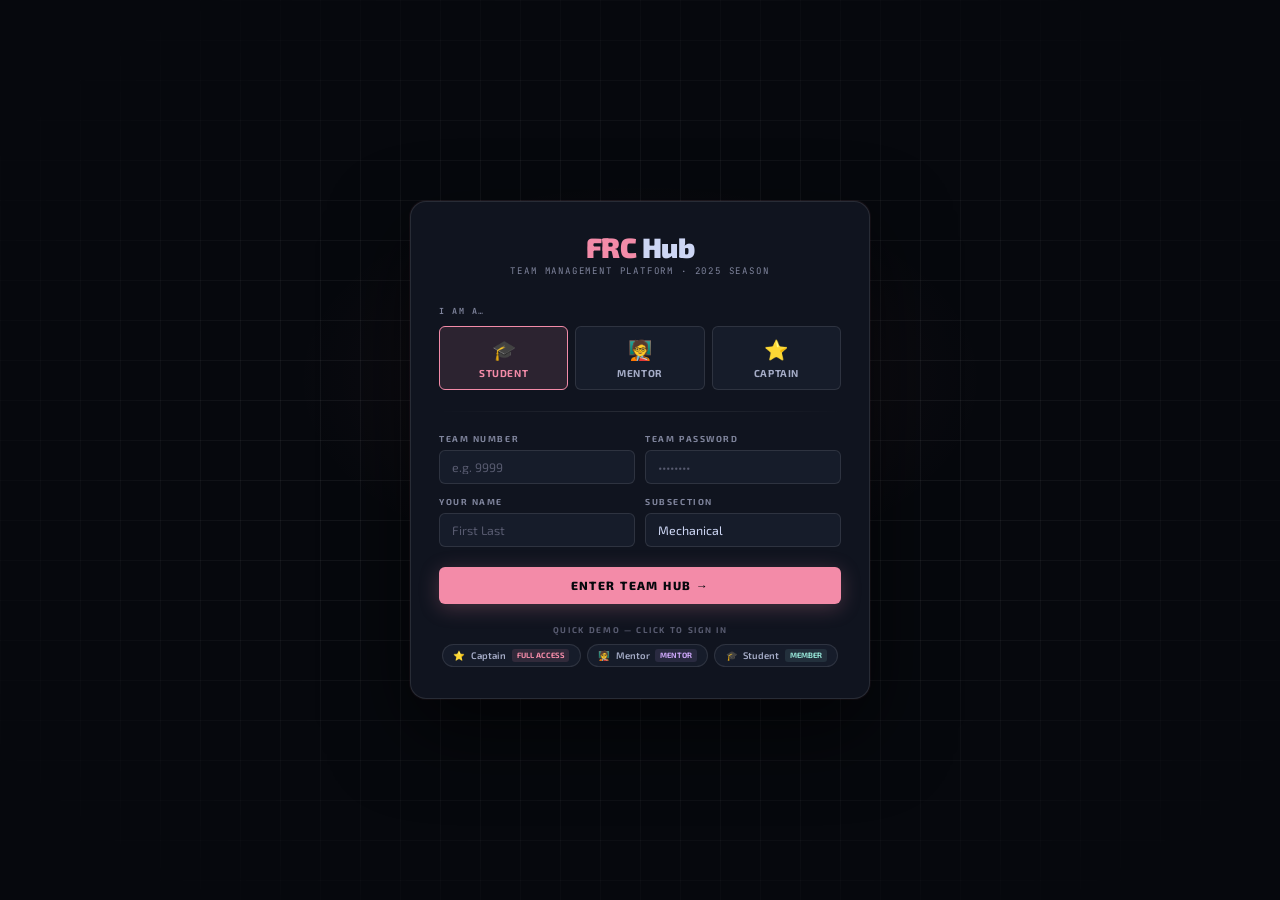
==== commit aee30f44: "Update index.html" ====
--- a/index.html
+++ b/index.html
@@ -4,7 +4,7 @@
 <meta charset="UTF-8"/><meta name="viewport" content="width=device-width,initial-scale=1"/>
 <title>FRC Team Hub</title>
 <link href="https://fonts.googleapis.com/css2?family=Exo+2:ital,wght@0,300;0,400;0,500;0,700;0,800;0,900;1,700&family=JetBrains+Mono:wght@400;500;700&display=swap" rel="stylesheet"/>
-<link rel="stylesheet" href="styles.css"/>
+<link rel="stylesheet" href="style.css"/>
 </head>
 <body>
 
--- a/style.css
+++ b/style.css
@@ -0,0 +1,575 @@
+/* ════════════════════════════════════════════════
+   RESET & TOKENS
+════════════════════════════════════════════════ */
+*,*::before,*::after{box-sizing:border-box;margin:0;padding:0}
+:root{
+  --bg:#06080d;--s1:#0b0e16;--s2:#10141f;--s3:#161c2a;--s4:#1e2535;
+  --border:rgba(255,255,255,0.055);--border2:rgba(255,255,255,0.1);--border3:rgba(255,255,255,0.16);
+  --text:#cdd6f4;--text2:#a6adc8;--muted:#585b70;--muted2:#7f849c;
+  --red:#f38ba8;--redbg:rgba(243,139,168,0.12);--redbrd:rgba(243,139,168,0.25);
+  --blue:#89b4fa;--bluebg:rgba(137,180,250,0.1);--bluebrd:rgba(137,180,250,0.25);
+  --teal:#94e2d5;--tealbg:rgba(148,226,213,0.1);--tealbrd:rgba(148,226,213,0.25);
+  --yellow:#f9e2af;--yellowbg:rgba(249,226,175,0.1);--yellowbrd:rgba(249,226,175,0.25);
+  --orange:#fab387;--peach:#fab387;
+  --purple:#cba6f7;--purplebg:rgba(203,166,247,0.1);--purplebrd:rgba(203,166,247,0.25);
+  --pink:#f5c2e7;--green:#a6e3a1;--sky:#89dceb;--mauve:#cba6f7;
+  --accent:#f38ba8;
+  --r:6px;--r2:10px;
+  /* subsection colors */
+  --c-mech:#fab387;--c-cad:#89b4fa;--c-elec:#f9e2af;--c-soft:#f38ba8;
+  --c-biz:#cba6f7;--c-out:#89dceb;--c-med:#f5c2e7;--c-awd:#f9e2af;
+  --c-drv:#a6e3a1;--c-sco:#94e2d5;
+}
+html,body{height:100%;overflow:hidden;font-size:14px}
+body{font-family:'Exo 2',sans-serif;background:var(--bg);color:var(--text);display:flex;flex-direction:column}
+::-webkit-scrollbar{width:4px;height:4px}
+::-webkit-scrollbar-track{background:transparent}
+::-webkit-scrollbar-thumb{background:var(--s4);border-radius:2px}
+button{font-family:'Exo 2',sans-serif;cursor:pointer}
+input,select,textarea{font-family:'Exo 2',sans-serif}
+
+/* ════════════════════════════════════════════════
+   LOGIN SCREEN
+════════════════════════════════════════════════ */
+#loginScreen{
+  position:fixed;inset:0;z-index:9999;
+  background:var(--bg);
+  display:flex;align-items:center;justify-content:center;
+  padding:1rem;
+  overflow:auto;
+}
+.login-grid-bg{
+  position:fixed;inset:0;pointer-events:none;
+  background-image:
+    linear-gradient(var(--border) 1px,transparent 1px),
+    linear-gradient(90deg,var(--border) 1px,transparent 1px);
+  background-size:40px 40px;
+  mask-image:radial-gradient(ellipse 80% 80% at 50% 50%,black 30%,transparent 80%);
+}
+.login-glow{
+  position:fixed;top:20%;left:50%;transform:translateX(-50%);
+  width:700px;height:400px;
+  background:radial-gradient(ellipse,rgba(243,139,168,0.07) 0%,transparent 70%);
+  pointer-events:none;
+}
+.login-card{
+  background:var(--s2);
+  border:1px solid var(--border2);
+  border-radius:16px;
+  width:100%;max-width:460px;
+  padding:2.25rem 2rem;
+  position:relative;z-index:1;
+  box-shadow:0 32px 80px rgba(0,0,0,0.6),0 0 0 1px rgba(243,139,168,0.06);
+  animation:loginIn .4s ease both;
+}
+@keyframes loginIn{from{opacity:0;transform:translateY(20px)}to{opacity:1;transform:translateY(0)}}
+.login-header{text-align:center;margin-bottom:2rem}
+.login-logo{
+  font-family:'Exo 2',sans-serif;font-weight:900;font-size:2rem;
+  letter-spacing:-.02em;color:var(--red);line-height:1;
+}
+.login-logo span{color:var(--text)}
+.login-season{
+  font-family:'JetBrains Mono',monospace;font-size:.65rem;
+  color:var(--muted2);letter-spacing:.2em;text-transform:uppercase;margin-top:.3rem;
+}
+.login-divider-line{
+  height:1px;background:linear-gradient(90deg,transparent,var(--border2),transparent);
+  margin:1.5rem 0;
+}
+/* Role selector */
+.role-selector{display:grid;grid-template-columns:repeat(3,1fr);gap:.5rem;margin-bottom:1.5rem}
+.role-opt{
+  position:relative;
+  border:1px solid var(--border2);border-radius:var(--r);
+  padding:.75rem .5rem;text-align:center;cursor:pointer;
+  transition:all .2s;background:var(--s3);
+}
+.role-opt:hover{border-color:var(--border3);background:var(--s4)}
+.role-opt.selected{
+  border-color:var(--red);background:var(--redbg);
+}
+.role-opt input{position:absolute;opacity:0;pointer-events:none}
+.role-icon{font-size:1.4rem;margin-bottom:.3rem;display:block}
+.role-label{font-size:.72rem;font-weight:700;letter-spacing:.06em;text-transform:uppercase;color:var(--text2)}
+.role-opt.selected .role-label{color:var(--red)}
+
+/* form */
+.lf-field{margin-bottom:.9rem}
+.lf-field label{display:block;font-size:.62rem;font-weight:700;letter-spacing:.18em;text-transform:uppercase;color:var(--muted2);margin-bottom:.4rem}
+.lf-field input,.lf-field select{
+  width:100%;background:var(--s3);border:1px solid var(--border2);border-radius:var(--r);
+  padding:.65rem .85rem;font-size:.88rem;color:var(--text);
+  outline:none;transition:border-color .15s;-webkit-appearance:none;
+}
+.lf-field input:focus,.lf-field select:focus{border-color:var(--red)}
+.lf-field select option{background:#1a1e2e}
+.lf-field input::placeholder{color:var(--muted)}
+.lf-row{display:grid;grid-template-columns:1fr 1fr;gap:.75rem}
+.lf-hint{font-size:.68rem;color:var(--muted2);margin-top:.3rem}
+.login-btn{
+  width:100%;padding:.8rem;border:none;border-radius:var(--r);
+  font-family:'Exo 2',sans-serif;font-weight:800;font-size:.85rem;
+  letter-spacing:.12em;text-transform:uppercase;
+  background:var(--red);color:var(--bg);cursor:pointer;
+  transition:all .15s;margin-top:.5rem;
+  box-shadow:0 4px 20px rgba(243,139,168,0.25);
+}
+.login-btn:hover{background:#ff9bb5;box-shadow:0 6px 28px rgba(243,139,168,0.35)}
+.login-err{
+  background:var(--redbg);border:1px solid var(--redbrd);border-radius:var(--r);
+  padding:.5rem .75rem;font-size:.75rem;color:var(--red);
+  text-align:center;display:none;margin-bottom:.75rem;
+}
+.login-err.show{display:block}
+.demo-section{margin-top:1.5rem}
+.demo-title{font-size:.6rem;font-weight:700;letter-spacing:.2em;text-transform:uppercase;color:var(--muted);margin-bottom:.6rem;text-align:center}
+.demo-chips{display:flex;flex-wrap:wrap;gap:.4rem;justify-content:center}
+.demo-chip{
+  background:var(--s3);border:1px solid var(--border2);border-radius:20px;
+  padding:.3rem .75rem;font-size:.68rem;font-weight:600;color:var(--text2);
+  cursor:pointer;transition:all .15s;display:flex;align-items:center;gap:.4rem;
+}
+.demo-chip:hover{border-color:var(--red);color:var(--red);background:var(--redbg)}
+.demo-chip .dc-badge{font-size:.55rem;padding:.1rem .35rem;border-radius:3px;font-weight:700;text-transform:uppercase}
+
+/* ════════════════════════════════════════════════
+   APP SHELL
+════════════════════════════════════════════════ */
+#appShell{display:none;flex-direction:column;height:100%;overflow:hidden}
+
+/* ── TOPBAR ── */
+.topbar{
+  height:50px;background:var(--s1);border-bottom:1px solid var(--border);
+  display:flex;align-items:center;justify-content:space-between;
+  padding:0 1.1rem;flex-shrink:0;z-index:200;gap:.6rem;
+}
+.tb-left{display:flex;align-items:center;gap:.75rem;flex:1;min-width:0}
+.tb-logo{
+  font-family:'Exo 2',sans-serif;font-weight:900;font-size:1.1rem;
+  letter-spacing:-.01em;color:var(--red);white-space:nowrap;flex-shrink:0;
+}
+.tb-logo span{color:var(--text)}
+.tb-team{
+  font-family:'JetBrains Mono',monospace;font-size:.68rem;
+  color:var(--muted2);white-space:nowrap;
+}
+.tb-sprint-pill{
+  display:flex;align-items:center;gap:.4rem;
+  background:var(--redbg);border:1px solid var(--redbrd);
+  border-radius:20px;padding:.2rem .7rem;cursor:pointer;
+  transition:all .15s;flex-shrink:0;
+}
+.tb-sprint-pill:hover{background:rgba(243,139,168,.18)}
+.tb-sprint-name{font-family:'Exo 2',sans-serif;font-size:.7rem;font-weight:700;color:var(--red);letter-spacing:.04em}
+.tb-sprint-days{font-size:.62rem;color:var(--muted2)}
+.tb-right{display:flex;align-items:center;gap:.5rem;flex-shrink:0}
+.robot-wrap{display:flex;align-items:center;gap:.5rem}
+.robot-label{font-size:.62rem;color:var(--muted2);white-space:nowrap;font-family:'JetBrains Mono',monospace}
+.robot-bar{width:100px;height:5px;background:var(--s4);border-radius:3px;overflow:hidden}
+.robot-fill{height:100%;background:linear-gradient(90deg,var(--teal),var(--blue));border-radius:3px;transition:width .6s ease}
+.robot-pct{font-family:'JetBrains Mono',monospace;font-size:.72rem;font-weight:700;color:var(--teal);white-space:nowrap}
+.tb-btn{
+  background:var(--s3);border:1px solid var(--border2);color:var(--text2);
+  font-size:.65rem;font-weight:700;letter-spacing:.1em;text-transform:uppercase;
+  padding:.32rem .7rem;border-radius:var(--r);cursor:pointer;transition:all .15s;white-space:nowrap;
+}
+.tb-btn:hover{border-color:var(--border3);color:var(--text)}
+.tb-btn.accent{background:var(--red);color:var(--bg);border-color:var(--red)}
+.tb-btn.accent:hover{background:#ff9bb5}
+/* user avatar */
+.ua-wrap{position:relative}
+.ua{
+  width:30px;height:30px;border-radius:50%;
+  display:flex;align-items:center;justify-content:center;
+  font-weight:800;font-size:.7rem;cursor:pointer;
+  border:2px solid transparent;transition:border-color .15s;
+  flex-shrink:0;
+}
+.ua:hover{border-color:var(--border3)}
+.ua-menu{
+  position:absolute;top:calc(100% + 8px);right:0;
+  background:var(--s2);border:1px solid var(--border2);border-radius:var(--r2);
+  min-width:210px;z-index:600;
+  box-shadow:0 12px 40px rgba(0,0,0,.5);
+  display:none;overflow:hidden;
+}
+.ua-menu.open{display:block}
+.ua-menu-head{padding:.9rem 1rem;border-bottom:1px solid var(--border)}
+.ua-menu-name{font-weight:700;font-size:.88rem}
+.ua-menu-meta{font-size:.68rem;color:var(--muted2);margin-top:.15rem}
+.ua-menu-item{
+  display:flex;align-items:center;gap:.6rem;
+  padding:.55rem 1rem;font-size:.8rem;color:var(--text2);
+  cursor:pointer;transition:all .15s;
+}
+.ua-menu-item:hover{background:var(--s3);color:var(--text)}
+.ua-menu-item.danger:hover{color:var(--red);background:var(--redbg)}
+.ua-sep{height:1px;background:var(--border)}
+
+/* ── BODY ── */
+.app-body{display:flex;flex:1;overflow:hidden}
+
+/* ── SIDEBAR ── */
+.sidebar{
+  width:196px;background:var(--s1);border-right:1px solid var(--border);
+  display:flex;flex-direction:column;flex-shrink:0;overflow-y:auto;padding:.5rem 0;
+}
+.nav-group{
+  padding:.6rem .85rem .2rem;
+  font-family:'JetBrains Mono',monospace;
+  font-size:.55rem;font-weight:700;letter-spacing:.22em;text-transform:uppercase;color:var(--muted);
+}
+.nav-item{
+  display:flex;align-items:center;gap:.6rem;
+  padding:.48rem .85rem;margin:1px .35rem;border-radius:var(--r);
+  cursor:pointer;font-size:.82rem;font-weight:500;color:var(--muted2);
+  transition:all .15s;position:relative;
+}
+.nav-item:hover{background:rgba(255,255,255,.04);color:var(--text)}
+.nav-item.active{background:var(--redbg);color:var(--text)}
+.nav-item.active::before{
+  content:'';position:absolute;left:0;top:25%;bottom:25%;
+  width:2px;background:var(--red);border-radius:0 2px 2px 0;
+}
+.nav-item .ni-icon{font-size:.95rem;flex-shrink:0;width:18px;text-align:center}
+.nav-badge{
+  margin-left:auto;font-family:'JetBrains Mono',monospace;
+  font-size:.58rem;font-weight:700;
+  background:var(--s4);border-radius:10px;
+  padding:.1rem .45rem;color:var(--muted2);
+}
+.nav-item.locked{opacity:.35;pointer-events:none}
+.sidebar-footer{
+  margin-top:auto;padding:.75rem .85rem;
+  border-top:1px solid var(--border);
+}
+.sf-role{
+  font-family:'JetBrains Mono',monospace;font-size:.62rem;
+  color:var(--muted2);display:flex;align-items:center;gap:.4rem;
+}
+.sf-dot{width:6px;height:6px;border-radius:50%}
+
+/* ── MAIN ── */
+.main-area{flex:1;overflow:hidden;display:flex;flex-direction:column}
+.page{display:none;flex:1;overflow-y:auto;padding:1.4rem}
+.page.active{display:flex;flex-direction:column}
+.ph{display:flex;align-items:flex-start;justify-content:space-between;margin-bottom:1.25rem;gap:1rem;flex-wrap:wrap}
+.ph-left .ph-title{font-family:'Exo 2',sans-serif;font-weight:800;font-size:1.4rem;letter-spacing:-.01em}
+.ph-left .ph-sub{font-size:.78rem;color:var(--muted2);margin-top:.2rem}
+.ph-actions{display:flex;gap:.5rem;flex-wrap:wrap;align-items:flex-start}
+
+/* ── GRID UTILS ── */
+.g2{display:grid;grid-template-columns:1fr 1fr;gap:1rem}
+.g3{display:grid;grid-template-columns:repeat(3,1fr);gap:.85rem}
+.g4{display:grid;grid-template-columns:repeat(4,1fr);gap:.75rem}
+@media(max-width:1000px){.g3{grid-template-columns:1fr 1fr}.g4{grid-template-columns:1fr 1fr}}
+@media(max-width:680px){.g2,.g3,.g4{grid-template-columns:1fr}}
+
+/* ── CARD ── */
+.card{background:var(--s2);border:1px solid var(--border);border-radius:var(--r2);padding:1rem}
+.card-h{
+  font-family:'Exo 2',sans-serif;font-weight:700;font-size:.82rem;
+  display:flex;align-items:center;gap:.5rem;margin-bottom:.85rem;color:var(--text2);
+  letter-spacing:.03em;text-transform:uppercase;
+}
+
+/* ── STAT CARDS ── */
+.stat-card{
+  background:var(--s2);border:1px solid var(--border);border-radius:var(--r2);
+  padding:.9rem 1rem;overflow:hidden;position:relative;
+}
+.stat-card::after{
+  content:'';position:absolute;bottom:0;left:0;right:0;height:2px;
+  background:var(--sc-color,var(--red));
+}
+.sc-num{font-family:'Exo 2',sans-serif;font-weight:900;font-size:1.9rem;line-height:1;color:var(--text)}
+.sc-lbl{font-size:.65rem;color:var(--muted2);margin-top:.3rem;text-transform:uppercase;letter-spacing:.08em;font-weight:600}
+.sc-note{font-size:.7rem;color:var(--muted);margin-top:.35rem}
+
+/* ── PROGRESS ROW ── */
+.prog-row{display:flex;align-items:center;gap:.7rem;margin-bottom:.5rem}
+.prog-name{font-size:.78rem;font-weight:600;min-width:100px;flex-shrink:0}
+.prog-bar{flex:1;height:6px;background:var(--s4);border-radius:3px;overflow:hidden}
+.prog-fill{height:100%;border-radius:3px;transition:width .6s ease}
+.prog-pct{font-family:'JetBrains Mono',monospace;font-size:.68rem;font-weight:700;min-width:32px;text-align:right;color:var(--muted2)}
+
+/* ── TEAM ACTIVITY ROW ── */
+.act-row{
+  display:flex;align-items:center;gap:.7rem;
+  background:var(--s3);border:1px solid var(--border);border-radius:var(--r);
+  padding:.55rem .75rem;margin-bottom:.4rem;
+}
+.act-dot{width:7px;height:7px;border-radius:50%;flex-shrink:0}
+.act-name{font-size:.8rem;font-weight:600;min-width:100px;flex-shrink:0}
+.act-bar{flex:1;height:4px;background:var(--s4);border-radius:2px;overflow:hidden}
+.act-fill{height:100%;border-radius:2px;transition:width .6s ease}
+.act-stats{font-family:'JetBrains Mono',monospace;font-size:.62rem;color:var(--muted2);white-space:nowrap}
+
+/* ── SPRINT BOARD ── */
+.board{
+  display:flex;gap:1px;flex:1;overflow-x:auto;
+  background:var(--border);border:1px solid var(--border);
+  border-radius:var(--r2);min-height:380px;
+}
+.bcol{display:flex;flex-direction:column;min-width:230px;flex:1;background:var(--bg);overflow:hidden}
+.bcol-hd{
+  display:flex;align-items:center;justify-content:space-between;
+  padding:.7rem .85rem;flex-shrink:0;border-bottom:1px solid var(--border);
+}
+.bcol-title{
+  font-family:'Exo 2',sans-serif;font-weight:700;font-size:.7rem;
+  letter-spacing:.14em;text-transform:uppercase;
+  display:flex;align-items:center;gap:.45rem;
+}
+.bcol-dot{width:7px;height:7px;border-radius:50%;flex-shrink:0}
+.bcol-cnt{
+  font-family:'JetBrains Mono',monospace;font-size:.62rem;
+  background:var(--s4);border:1px solid var(--border);
+  padding:.1rem .45rem;border-radius:10px;color:var(--muted2);
+}
+.bcol-add{background:none;border:none;color:var(--muted);cursor:pointer;font-size:1.1rem;line-height:1;transition:color .15s}
+.bcol-add:hover{color:var(--text)}
+.bcol-cards{flex:1;overflow-y:auto;padding:.45rem;display:flex;flex-direction:column;gap:.4rem}
+
+/* ── TASK CARD ── */
+.tcard{
+  background:var(--s2);border:1px solid var(--border);border-radius:var(--r);
+  padding:.75rem .8rem;cursor:grab;transition:all .15s;
+  position:relative;overflow:hidden;user-select:none;
+}
+.tcard::before{content:'';position:absolute;left:0;top:0;bottom:0;width:3px;background:var(--tc-c,#444)}
+.tcard:hover{border-color:var(--border2);box-shadow:0 4px 16px rgba(0,0,0,.3)}
+.tcard.dragging{opacity:.45;transform:rotate(1.5deg);cursor:grabbing}
+.tc-sub{font-family:'JetBrains Mono',monospace;font-size:.58rem;font-weight:700;letter-spacing:.12em;text-transform:uppercase;color:var(--tc-c);margin-bottom:.35rem}
+.tc-title{font-size:.82rem;font-weight:500;line-height:1.4;margin-bottom:.45rem}
+.tc-who{font-size:.65rem;color:var(--muted2);margin-bottom:.4rem;display:flex;align-items:center;gap:.3rem}
+.tc-foot{display:flex;align-items:center;justify-content:space-between;gap:.4rem}
+.tc-pts{
+  font-family:'JetBrains Mono',monospace;font-size:.62rem;font-weight:700;
+  background:var(--s4);border:1px solid var(--border);
+  padding:.1rem .4rem;border-radius:3px;color:var(--muted2);
+}
+.tc-pri{font-family:'JetBrains Mono',monospace;font-size:.58rem;font-weight:700;padding:.1rem .4rem;border-radius:3px;text-transform:uppercase;letter-spacing:.06em}
+.pri-h{background:var(--redbg);color:var(--red);border:1px solid var(--redbrd)}
+.pri-m{background:var(--yellowbg);color:var(--yellow);border:1px solid var(--yellowbrd)}
+.pri-l{background:var(--tealbg);color:var(--teal);border:1px solid var(--tealbrd)}
+.tc-acts{display:none;position:absolute;top:.4rem;right:.4rem;gap:.2rem}
+.tcard:hover .tc-acts{display:flex}
+.tc-ab{background:var(--s3);border:1px solid var(--border);color:var(--muted2);font-size:.6rem;padding:.15rem .35rem;border-radius:2px;cursor:pointer;transition:all .1s}
+.tc-ab:hover{color:var(--text);border-color:var(--border2)}
+.drop-z{min-height:48px;border-radius:4px;border:2px dashed transparent;transition:all .15s;flex-shrink:0}
+.drop-z.active{border-color:rgba(243,139,168,.5);background:rgba(243,139,168,.04)}
+
+/* ── REPORTS ── */
+.report-card{
+  background:var(--s2);border:1px solid var(--border);border-radius:var(--r2);
+  padding:1rem;transition:border-color .15s;
+}
+.report-card:hover{border-color:var(--border2)}
+.rc-hd{display:flex;align-items:flex-start;justify-content:space-between;margin-bottom:.65rem;gap:.5rem}
+.rc-title{font-size:.88rem;font-weight:700}
+.rc-meta{font-size:.65rem;color:var(--muted2);margin-top:.15rem}
+.rc-badge{
+  font-family:'JetBrains Mono',monospace;font-size:.58rem;font-weight:700;
+  padding:.2rem .55rem;border-radius:3px;text-transform:uppercase;letter-spacing:.06em;
+  white-space:nowrap;flex-shrink:0;
+}
+.rc-body{font-size:.8rem;color:var(--text2);line-height:1.65;margin-bottom:.75rem}
+.rc-files{display:flex;flex-wrap:wrap;gap:.35rem}
+.rc-file{
+  display:flex;align-items:center;gap:.3rem;
+  background:var(--s3);border:1px solid var(--border);border-radius:4px;
+  padding:.28rem .6rem;font-size:.65rem;color:var(--muted2);cursor:pointer;transition:all .15s;
+}
+.rc-file:hover{border-color:var(--border2);color:var(--text)}
+.upload-zone{
+  border:2px dashed var(--border2);border-radius:var(--r2);
+  padding:1.75rem;text-align:center;cursor:pointer;transition:all .2s;
+  color:var(--muted2);font-size:.8rem;margin-bottom:1rem;
+}
+.upload-zone:hover{border-color:var(--blue);color:var(--text);background:var(--bluebg)}
+.upload-zone input{display:none}
+
+/* ── MEMBERS ── */
+.member-card{
+  background:var(--s2);border:1px solid var(--border);border-radius:var(--r2);
+  padding:.9rem;transition:border-color .15s;
+}
+.member-card:hover{border-color:var(--border2)}
+.mc-top{display:flex;align-items:center;gap:.65rem;margin-bottom:.55rem}
+.mc-av{
+  width:38px;height:38px;border-radius:50%;
+  display:flex;align-items:center;justify-content:center;
+  font-weight:800;font-size:.88rem;flex-shrink:0;
+}
+.mc-name{font-size:.88rem;font-weight:700}
+.mc-role{font-size:.68rem;color:var(--muted2)}
+.mc-teams{display:flex;flex-wrap:wrap;gap:.3rem;margin-bottom:.5rem}
+.mc-t{
+  font-family:'JetBrains Mono',monospace;font-size:.58rem;font-weight:700;
+  padding:.15rem .5rem;border-radius:3px;text-transform:uppercase;letter-spacing:.04em;
+  background:var(--s4);border:1px solid var(--border);color:var(--muted2);
+}
+.mc-foot{display:flex;align-items:center;justify-content:space-between}
+.mc-status{display:flex;align-items:center;gap:.35rem;font-size:.7rem;color:var(--muted2)}
+.mc-sdot{width:6px;height:6px;border-radius:50%}
+.absent-tag{
+  font-family:'JetBrains Mono',monospace;font-size:.58rem;font-weight:700;
+  background:var(--redbg);border:1px solid var(--redbrd);color:var(--red);
+  padding:.15rem .45rem;border-radius:3px;text-transform:uppercase;
+}
+
+/* ── ATTENDANCE ── */
+.att-grid{display:grid;grid-template-columns:repeat(auto-fill,minmax(150px,1fr));gap:.5rem}
+.att-card{
+  background:var(--s3);border:1px solid var(--border);border-radius:var(--r);
+  padding:.6rem .75rem;display:flex;align-items:center;gap:.55rem;
+  cursor:pointer;transition:all .15s;
+}
+.att-card.present{border-color:var(--tealbrd);background:var(--tealbg)}
+.att-card.absent{border-color:var(--redbrd);background:var(--redbg)}
+.att-dot{width:7px;height:7px;border-radius:50%;flex-shrink:0}
+.att-name{font-size:.78rem;font-weight:600}
+.att-role{font-size:.62rem;color:var(--muted2)}
+
+/* ── SCOUT TABLE ── */
+.tbl{width:100%;border-collapse:collapse;font-size:.78rem}
+.tbl th{
+  background:var(--s3);padding:.55rem .75rem;text-align:left;
+  font-family:'JetBrains Mono',monospace;font-size:.58rem;font-weight:700;
+  letter-spacing:.12em;text-transform:uppercase;color:var(--muted2);
+  border-bottom:1px solid var(--border);
+}
+.tbl td{padding:.5rem .75rem;border-bottom:1px solid var(--border);vertical-align:middle}
+.tbl tr:last-child td{border-bottom:none}
+.tbl tr:hover td{background:rgba(255,255,255,.018)}
+.rank-pill{
+  font-family:'JetBrains Mono',monospace;font-weight:700;font-size:.68rem;
+  padding:.15rem .45rem;border-radius:3px;
+}
+
+/* ── COMP CARDS ── */
+.comp-card{
+  background:var(--s2);border:1px solid var(--border);border-radius:var(--r2);
+  padding:1rem;transition:border-color .15s;display:flex;flex-direction:column;gap:.6rem;
+}
+.comp-card:hover{border-color:var(--border2)}
+.comp-name{font-size:.92rem;font-weight:700}
+.comp-meta{font-size:.72rem;color:var(--muted2);display:flex;flex-wrap:wrap;gap:.5rem}
+.comp-st{font-family:'JetBrains Mono',monospace;font-size:.6rem;font-weight:700;padding:.2rem .55rem;border-radius:3px;text-transform:uppercase}
+.st-reg{background:var(--tealbg);color:var(--teal);border:1px solid var(--tealbrd)}
+.st-open{background:var(--bluebg);color:var(--blue);border:1px solid var(--bluebrd)}
+.st-closed{background:var(--s4);color:var(--muted2);border:1px solid var(--border)}
+
+/* ── INTEGRATION ROW ── */
+.int-row{
+  display:flex;align-items:center;gap:.85rem;
+  background:var(--s2);border:1px solid var(--border);border-radius:var(--r2);
+  padding:.75rem 1rem;margin-bottom:.5rem;transition:border-color .15s;
+}
+.int-row:hover{border-color:var(--border2)}
+.int-icon{font-size:1.3rem;flex-shrink:0}
+.int-info{flex:1;min-width:0}
+.int-name{font-size:.85rem;font-weight:700}
+.int-desc{font-size:.68rem;color:var(--muted2);margin-top:.1rem}
+.int-st{
+  font-family:'JetBrains Mono',monospace;font-size:.6rem;font-weight:700;
+  padding:.18rem .5rem;border-radius:3px;text-transform:uppercase;white-space:nowrap;
+}
+.int-on{background:var(--tealbg);color:var(--teal);border:1px solid var(--tealbrd)}
+.int-off{background:var(--s4);color:var(--muted2);border:1px solid var(--border)}
+
+/* ── MODAL ── */
+.overlay{
+  position:fixed;inset:0;z-index:800;background:rgba(0,0,0,.72);
+  display:flex;align-items:center;justify-content:center;padding:1rem;
+  opacity:0;pointer-events:none;transition:opacity .2s;
+}
+.overlay.open{opacity:1;pointer-events:all}
+.modal{
+  background:var(--s2);border:1px solid var(--border2);border-radius:12px;
+  width:100%;max-width:490px;padding:1.6rem;
+  transform:translateY(10px);transition:transform .2s;
+  max-height:90vh;overflow-y:auto;
+}
+.overlay.open .modal{transform:translateY(0)}
+.modal h2{font-family:'Exo 2',sans-serif;font-weight:800;font-size:1.1rem;margin-bottom:1.25rem;letter-spacing:-.01em}
+.mf{margin-bottom:.9rem}
+.mf label{display:block;font-family:'JetBrains Mono',monospace;font-size:.58rem;font-weight:700;letter-spacing:.18em;text-transform:uppercase;color:var(--muted2);margin-bottom:.38rem}
+.mf input,.mf select,.mf textarea{
+  width:100%;background:var(--s3);border:1px solid var(--border2);border-radius:var(--r);
+  padding:.6rem .85rem;font-family:'Exo 2',sans-serif;font-size:.85rem;color:var(--text);
+  outline:none;transition:border-color .15s;-webkit-appearance:none;
+}
+.mf input:focus,.mf select:focus,.mf textarea:focus{border-color:var(--red)}
+.mf textarea{resize:vertical;min-height:80px}
+.mf select option{background:#1a1e2e}
+.mf-row{display:grid;grid-template-columns:1fr 1fr;gap:.75rem}
+.mb-row{display:flex;gap:.6rem;margin-top:1.25rem}
+.mb{flex:1;padding:.65rem;border:none;border-radius:var(--r);font-family:'Exo 2',sans-serif;font-weight:800;font-size:.75rem;letter-spacing:.1em;text-transform:uppercase;cursor:pointer;transition:all .15s}
+.mb-primary{background:var(--red);color:var(--bg)}
+.mb-primary:hover{background:#ff9bb5}
+.mb-cancel{background:var(--s3);color:var(--muted2);border:1px solid var(--border)}
+.mb-cancel:hover{color:var(--text);border-color:var(--border2)}
+.mb-danger{background:var(--redbg);color:var(--red);border:1px solid var(--redbrd)}
+.mb-danger:hover{background:rgba(243,139,168,.22)}
+
+/* ── SUBBAR FILTER ── */
+.subbar{display:flex;gap:.35rem;flex-wrap:wrap;margin-bottom:1rem}
+.sp{
+  display:flex;align-items:center;gap:.35rem;
+  padding:.28rem .65rem;border-radius:3px;border:1px solid transparent;
+  font-family:'JetBrains Mono',monospace;font-size:.6rem;font-weight:700;
+  letter-spacing:.08em;text-transform:uppercase;cursor:pointer;transition:all .15s;
+  background:rgba(255,255,255,.03);color:var(--muted2);
+}
+.sp .sp-d{width:5px;height:5px;border-radius:50%;background:var(--sp-c);flex-shrink:0}
+.sp:hover{background:rgba(255,255,255,.06);color:var(--text)}
+.sp.on{background:rgba(var(--sp-rgb),.12);border-color:rgba(var(--sp-rgb),.4);color:var(--sp-c)}
+.sp-all{
+  padding:.28rem .65rem;border-radius:3px;border:1px solid var(--border2);
+  font-family:'JetBrains Mono',monospace;font-size:.6rem;font-weight:700;
+  letter-spacing:.08em;text-transform:uppercase;cursor:pointer;transition:all .15s;
+  background:rgba(255,255,255,.05);color:var(--text);
+}
+.sp-all:hover,.sp-all.on{background:rgba(255,255,255,.1);border-color:var(--border3)}
+
+/* ── TOAST ── */
+.toast{
+  position:fixed;bottom:1.25rem;right:1.25rem;z-index:9990;
+  background:var(--s3);border:1px solid var(--border2);border-radius:var(--r);
+  padding:.6rem 1rem;font-size:.78rem;color:var(--text);
+  box-shadow:0 8px 32px rgba(0,0,0,.45);
+  transform:translateY(8px);opacity:0;transition:all .22s;pointer-events:none;
+  font-weight:500;
+}
+.toast.show{transform:translateY(0);opacity:1}
+.toast.ok{border-color:var(--tealbrd);background:var(--tealbg)}
+.toast.warn{border-color:var(--yellowbrd);background:var(--yellowbg)}
+
+/* ── MISC ── */
+.sec-lbl{
+  font-family:'JetBrains Mono',monospace;font-weight:700;font-size:.6rem;
+  letter-spacing:.18em;text-transform:uppercase;color:var(--muted);
+  margin-bottom:.65rem;margin-top:1.1rem;
+}
+.sec-lbl:first-child{margin-top:0}
+.chip{
+  display:inline-flex;align-items:center;gap:.3rem;
+  background:var(--s3);border:1px solid var(--border);border-radius:3px;
+  padding:.2rem .55rem;font-family:'JetBrains Mono',monospace;font-size:.62rem;font-weight:700;
+  letter-spacing:.05em;color:var(--muted2);
+}
+.empty{
+  text-align:center;padding:2.5rem;color:var(--muted);font-size:.8rem;
+  border:1px dashed var(--border);border-radius:var(--r2);
+}
+.badge{font-family:'JetBrains Mono',monospace;font-size:.6rem;font-weight:700;padding:.15rem .45rem;border-radius:3px}
+.access-wall{
+  display:flex;flex-direction:column;align-items:center;justify-content:center;
+  flex:1;padding:4rem 2rem;text-align:center;
+}
+.aw-icon{font-size:2.5rem;margin-bottom:1rem}
+.aw-title{font-family:'Exo 2',sans-serif;font-weight:800;font-size:1.25rem;color:var(--red);margin-bottom:.5rem}
+.aw-sub{font-size:.82rem;color:var(--muted2)}
